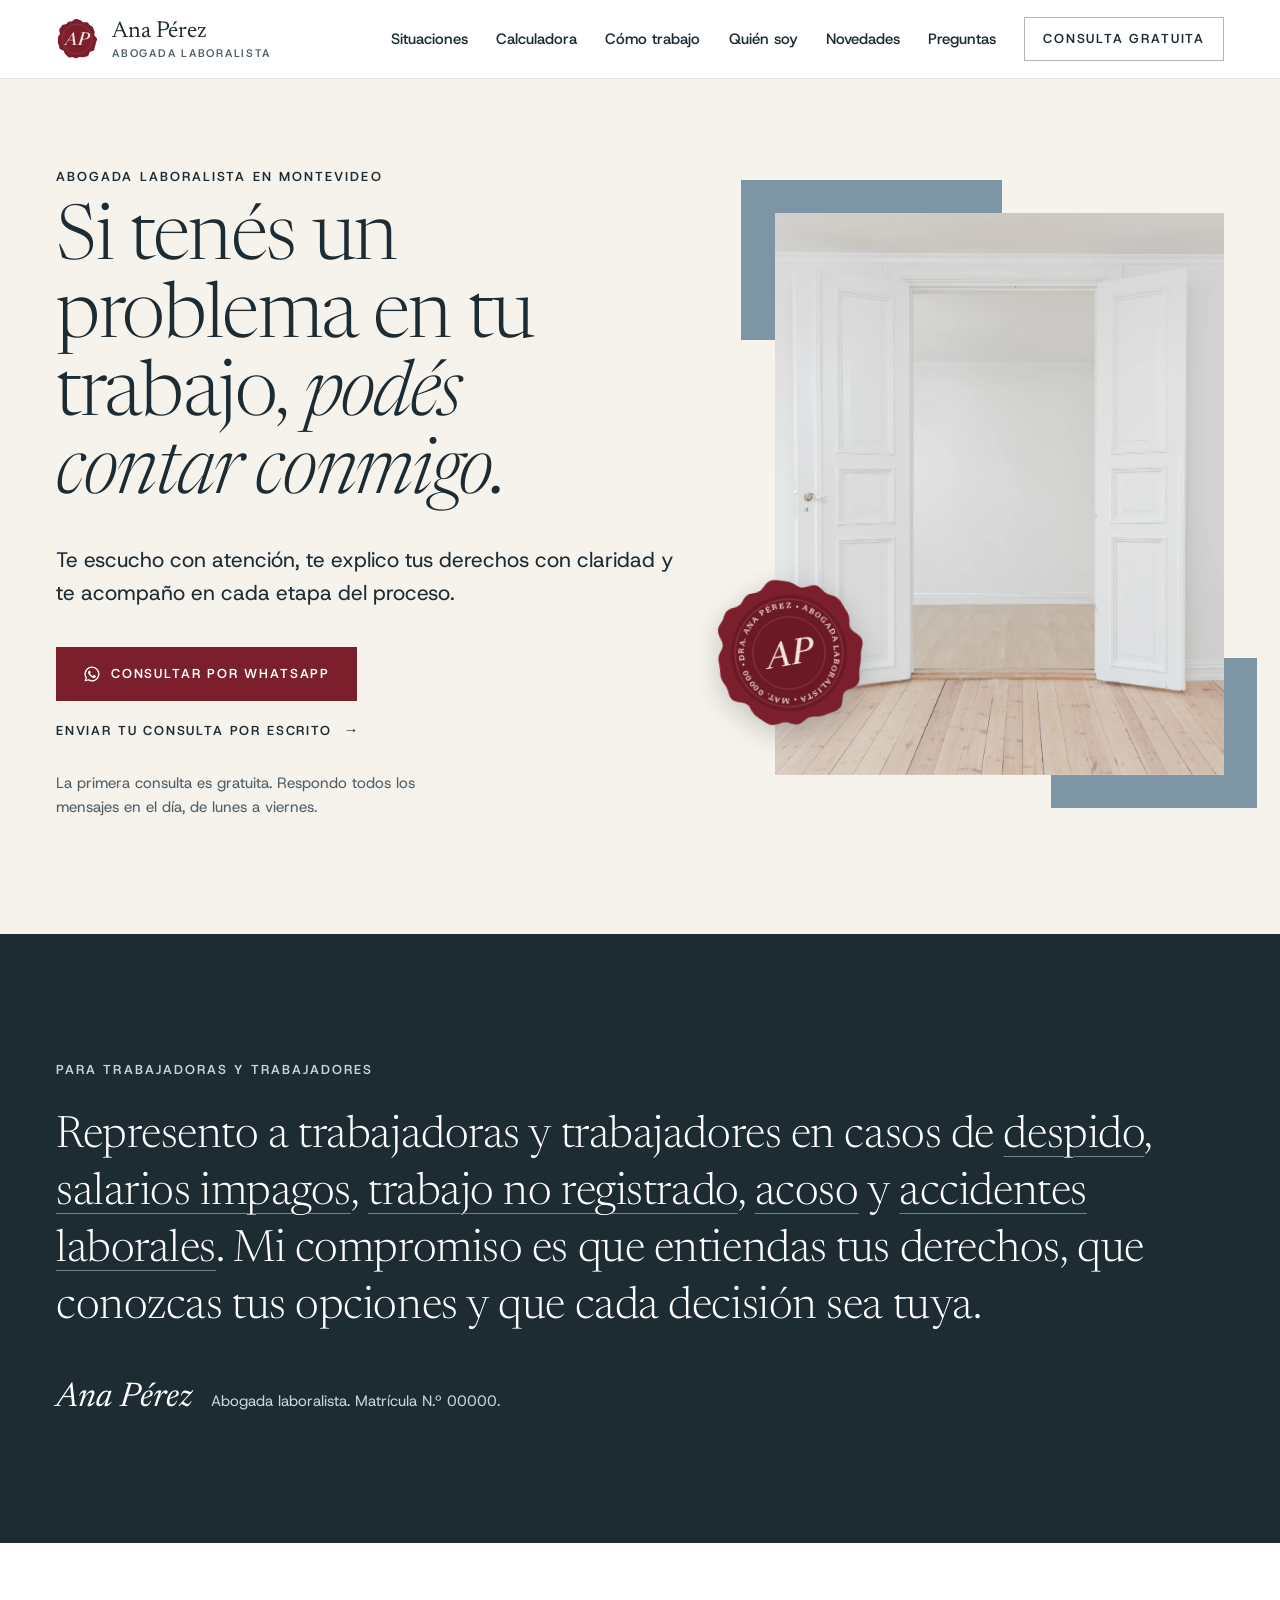
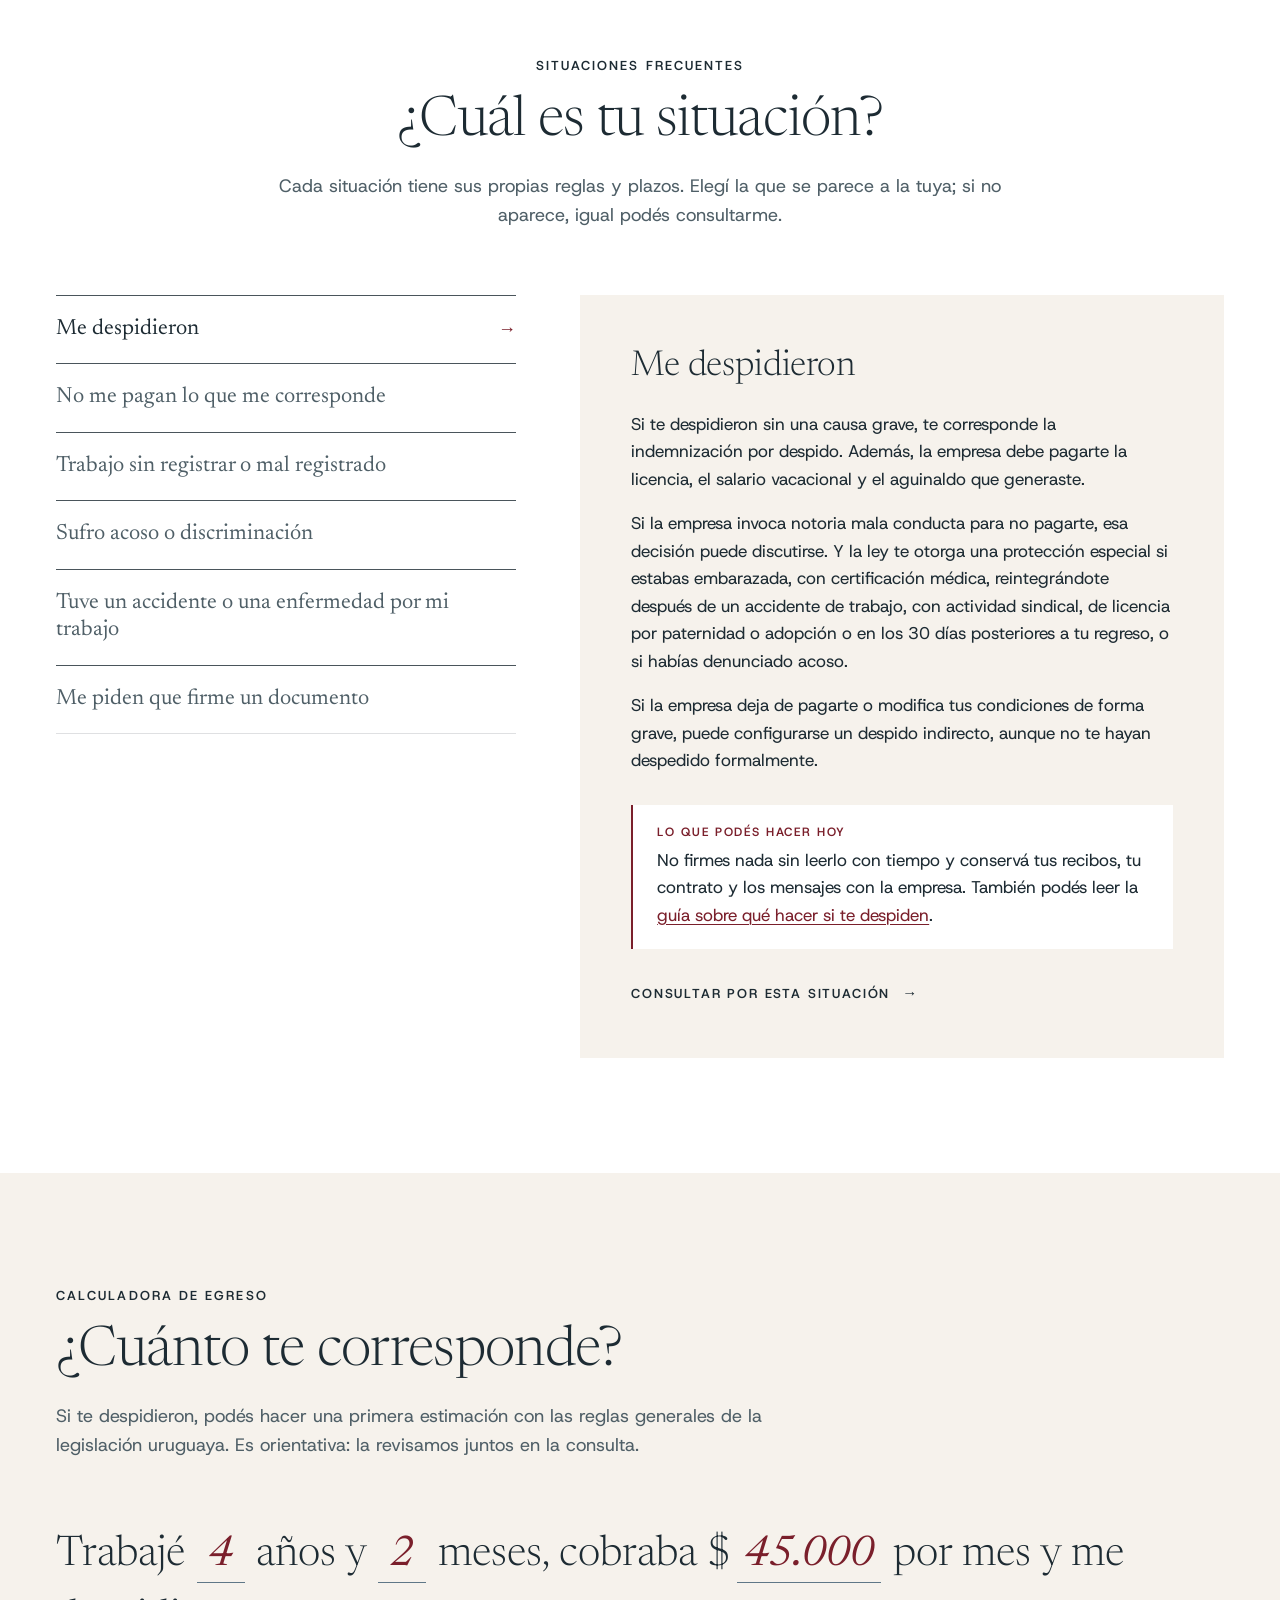
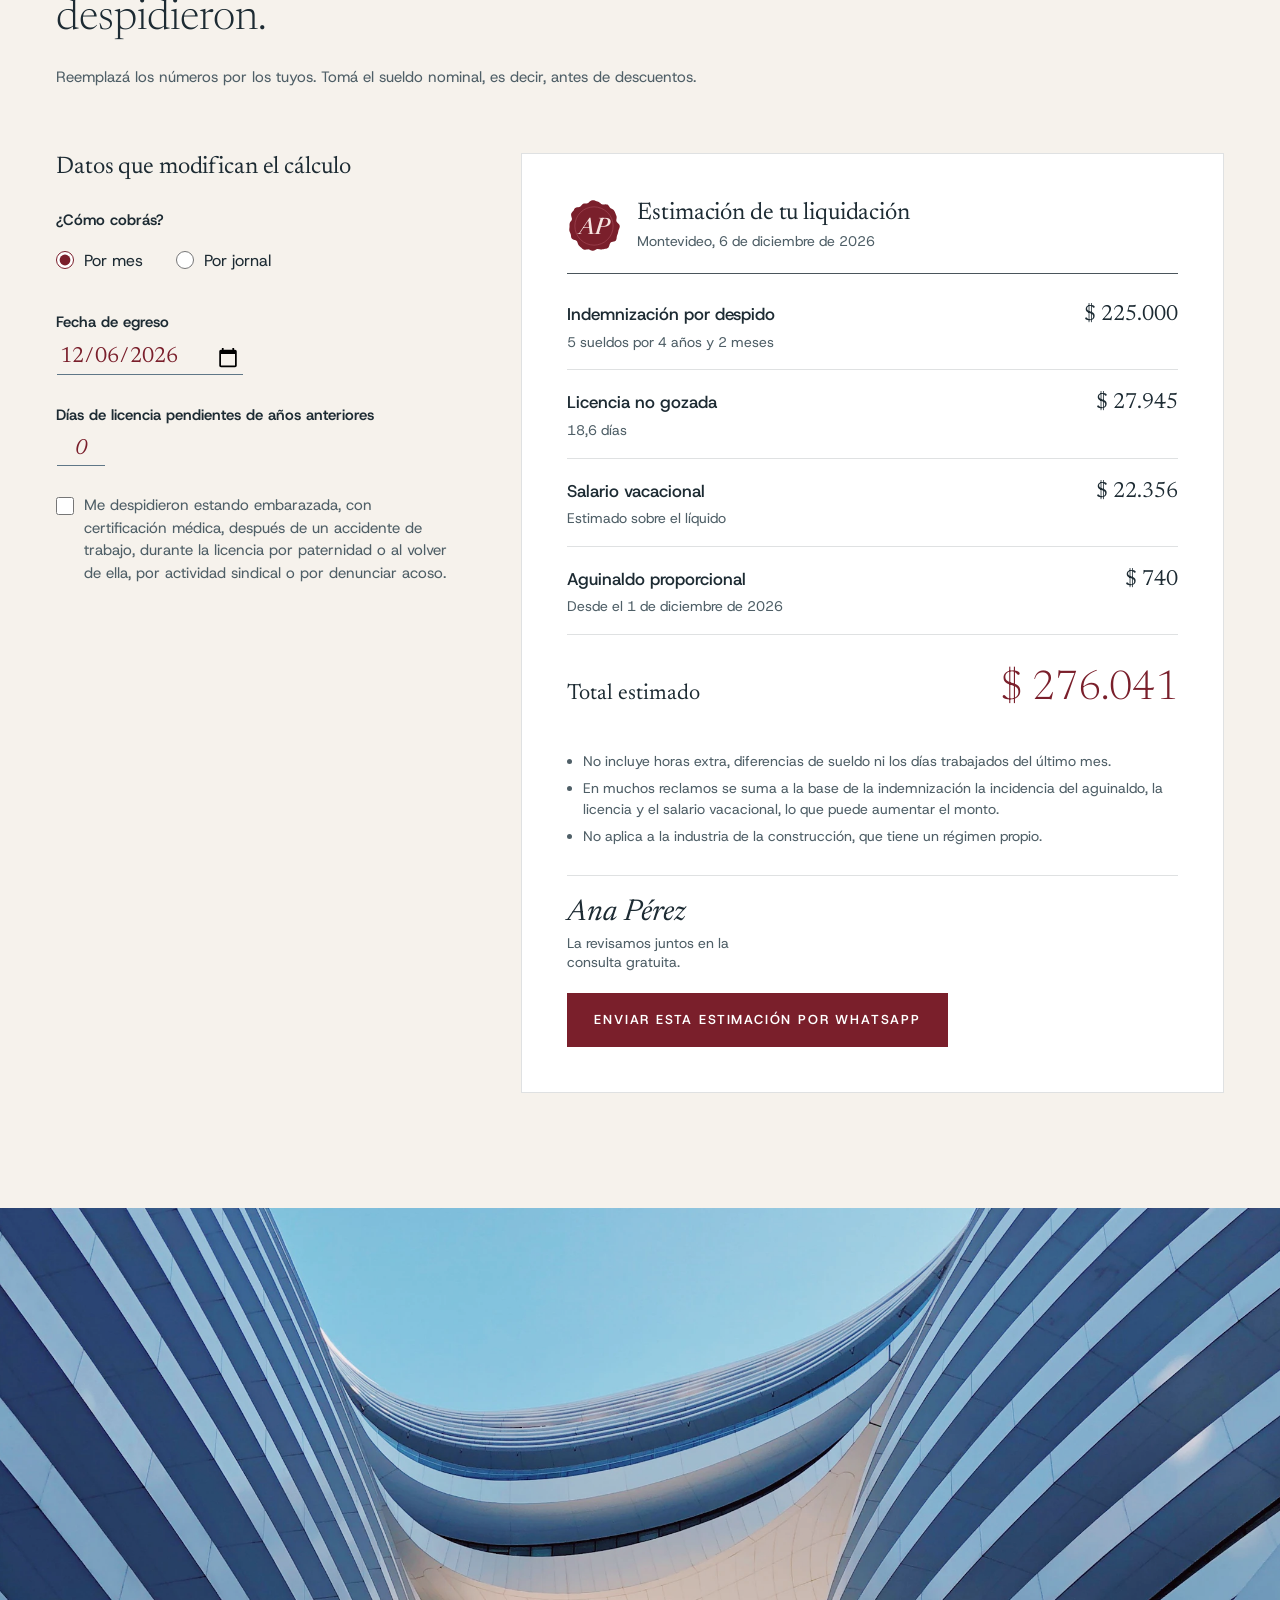
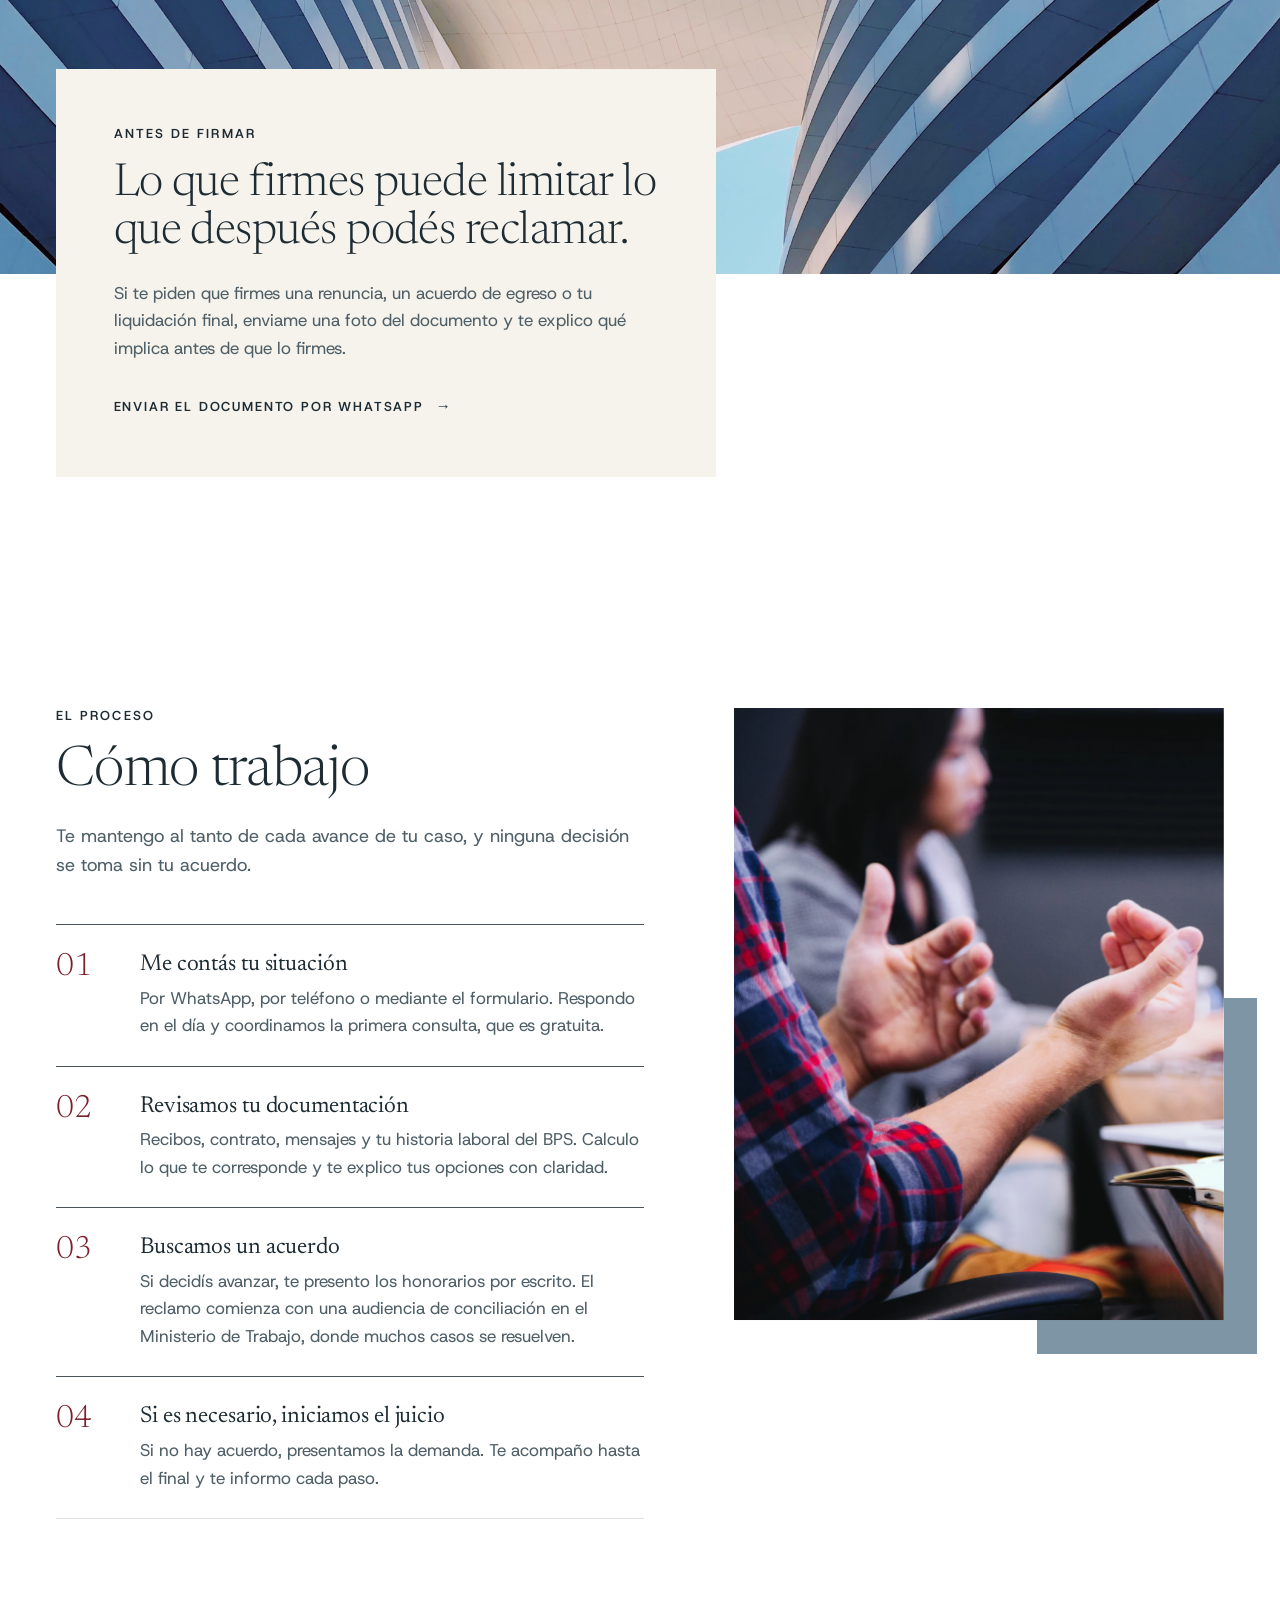
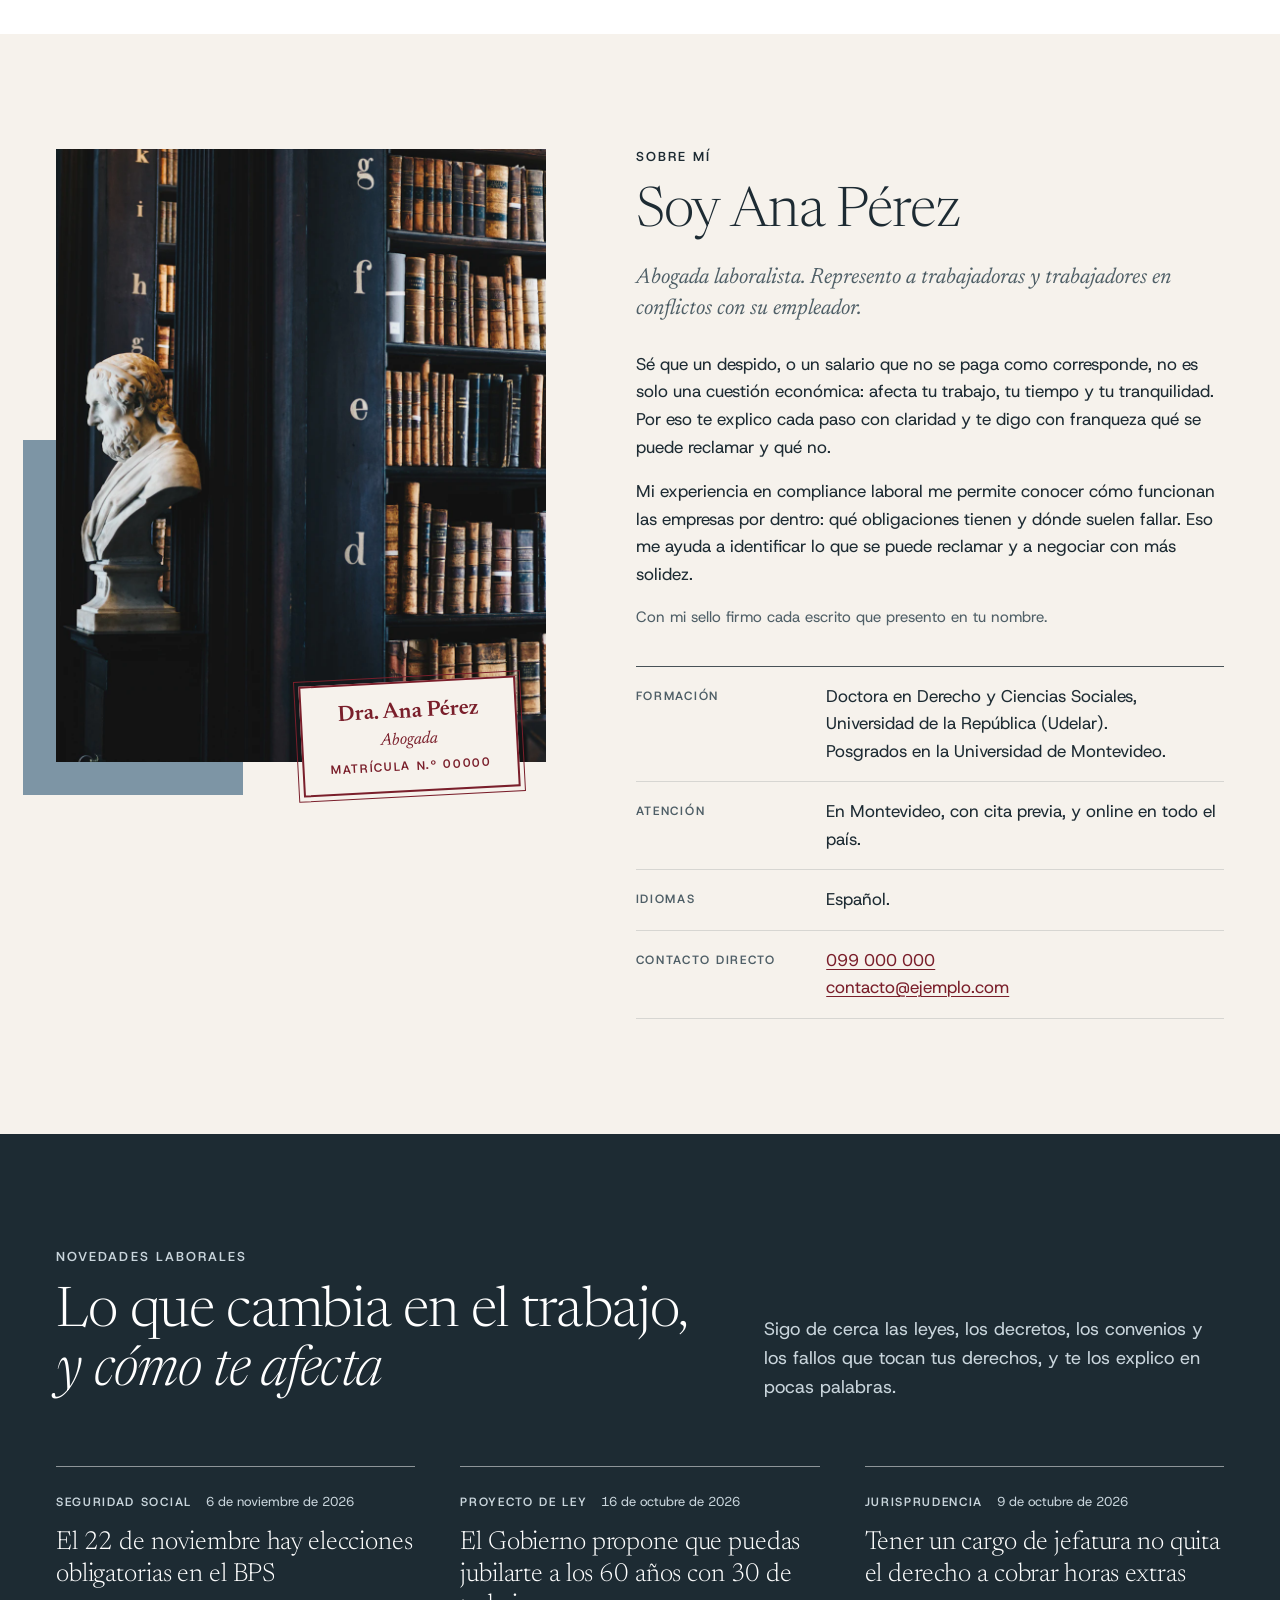
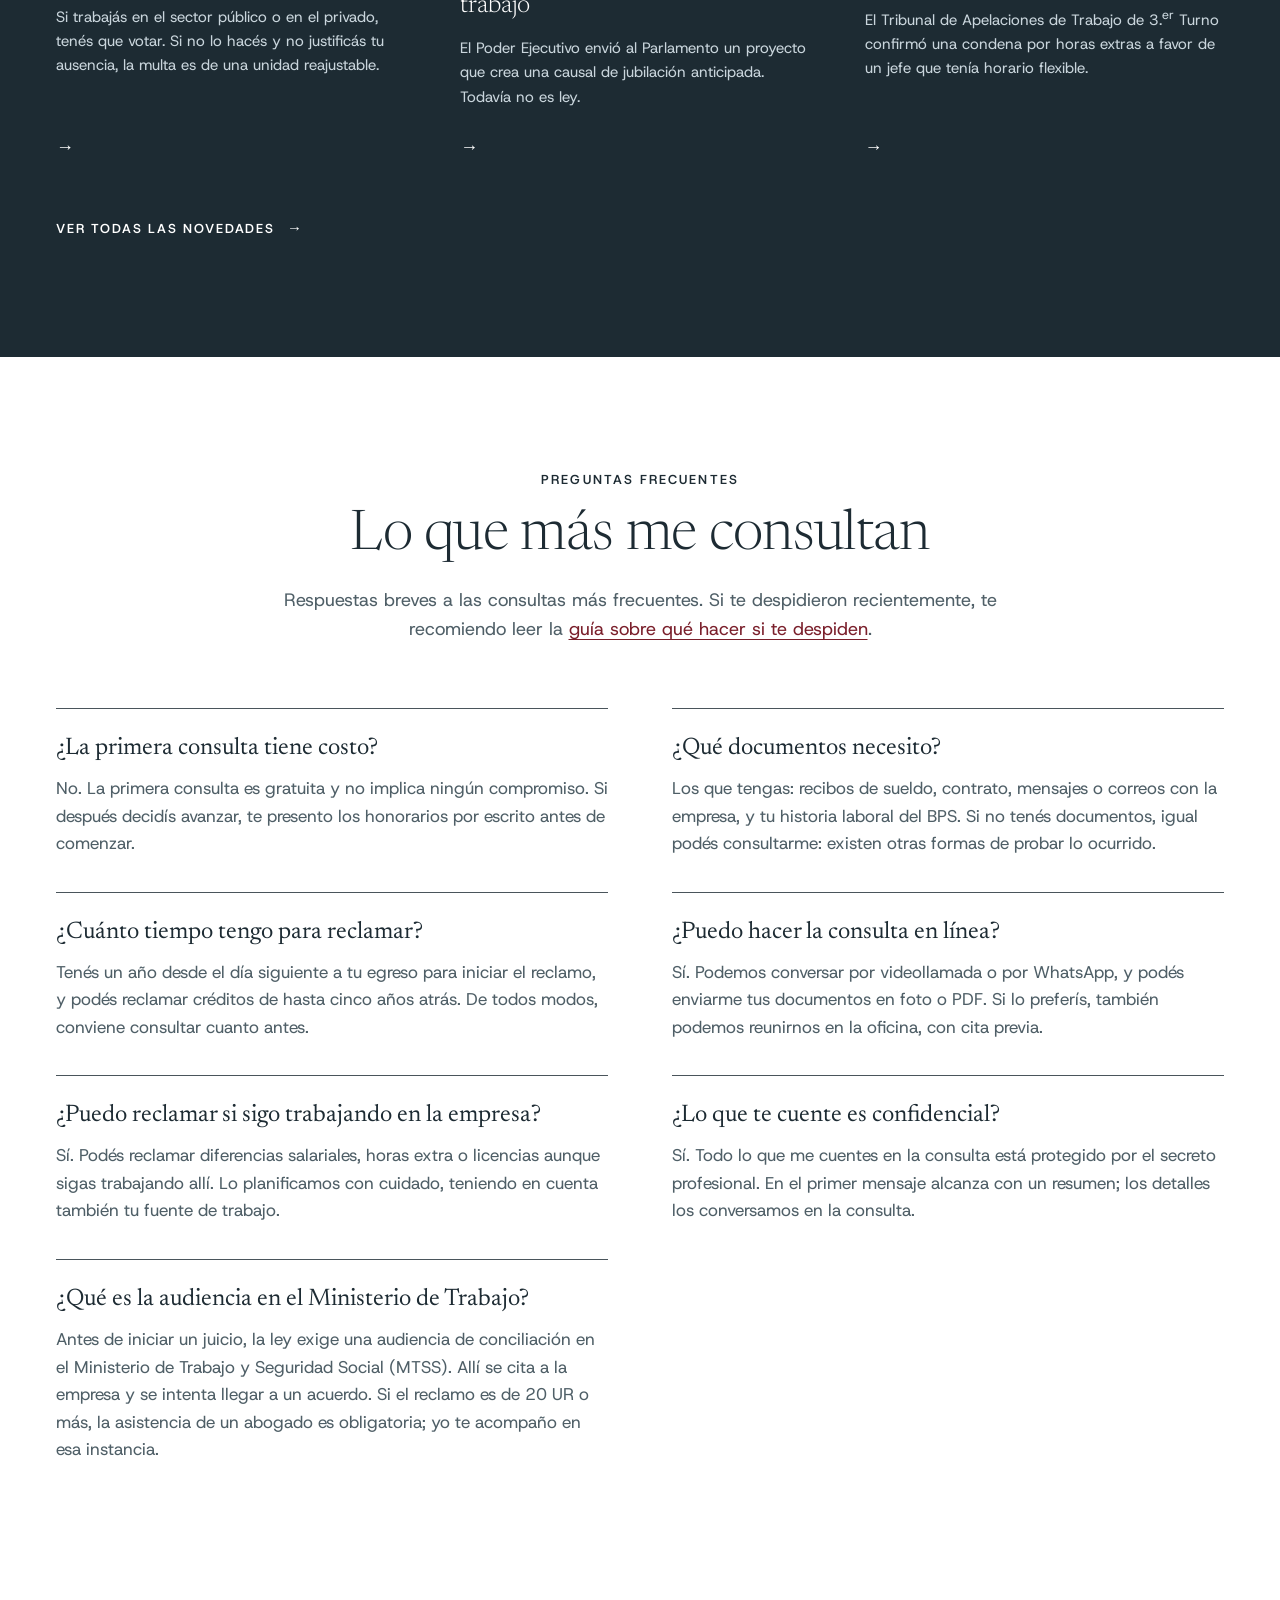
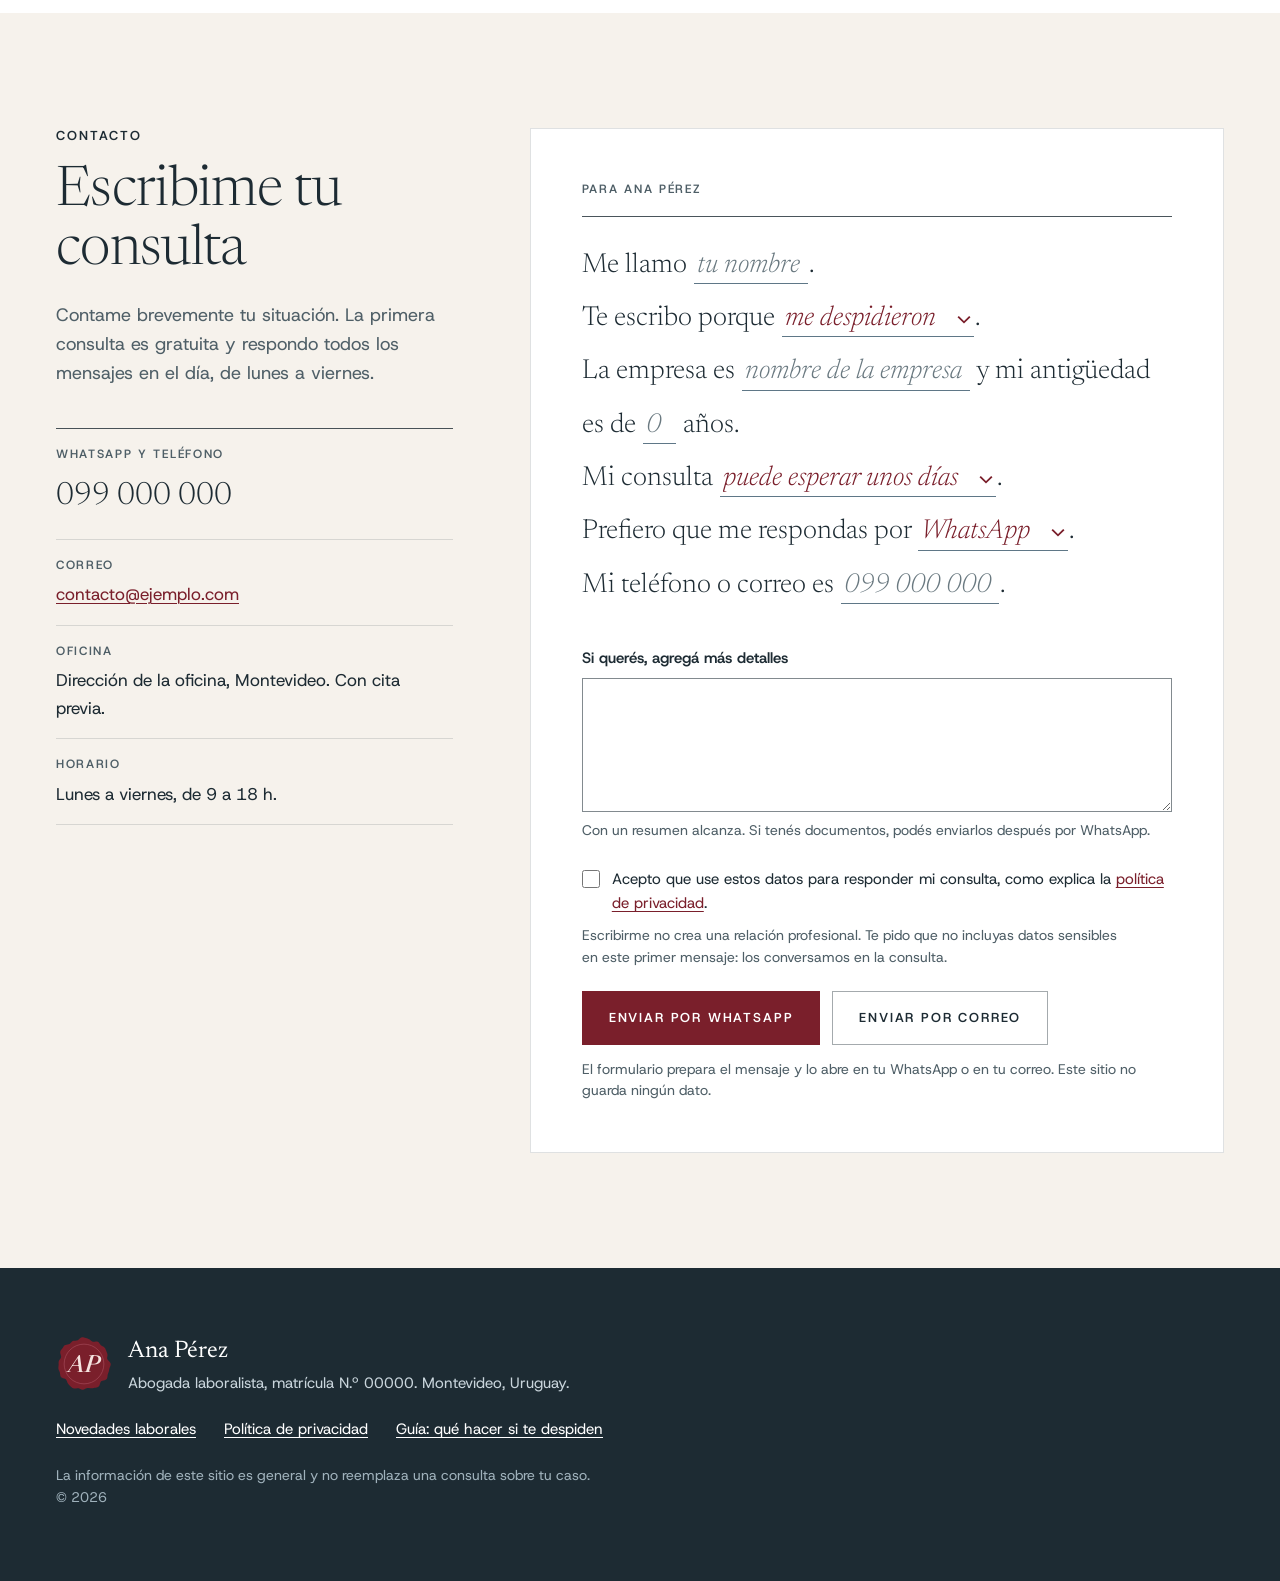
==== index.html @ 48a47f34 "Incluir la protección por paternidad entre los despidos especiales La Ley 19.161 (art. 8 bis) impide" ====
<!DOCTYPE html>
<html lang="es-UY">
<head>
  <meta charset="utf-8">
  <meta name="viewport" content="width=device-width, initial-scale=1">
  <title>Ana Pérez | Abogada laboralista en Montevideo</title>
  <meta name="description" content="Abogada laboralista en Montevideo. Despidos, salarios impagos, trabajo no registrado, acoso y accidentes laborales. Primera consulta gratuita y respuesta en el día.">
  <meta property="og:type" content="website">
  <meta property="og:locale" content="es_UY">
  <meta property="og:title" content="Ana Pérez, abogada laboralista en Montevideo">
  <meta property="og:description" content="Si tenés un problema en tu trabajo, podés contar conmigo. La primera consulta es gratuita.">
  <meta name="theme-color" content="#ffffff">
  <link rel="icon" href="favicon.svg" type="image/svg+xml">
  <link rel="preload" href="fonts/newsreader-latin-standard-normal.woff2" as="font" type="font/woff2" crossorigin>
  <link rel="preload" href="fonts/newsreader-latin-standard-italic.woff2" as="font" type="font/woff2" crossorigin>
  <link rel="preload" href="fonts/host-grotesk-latin-wght-normal.woff2" as="font" type="font/woff2" crossorigin>
  <link rel="preload" href="fotos/puertas.webp" as="image" type="image/webp">
  <link rel="stylesheet" href="styles.css">
</head>
<body>
  <!-- SELLO: forma de cera, monograma y aro con la matrícula. Para cambiar el nombre,
       las iniciales o la matrícula, editar los dos <text> de #sello y el de #sello-simple. -->
  <svg class="sr" width="0" height="0" aria-hidden="true" focusable="false">
    <defs>
      <path id="sello-aro" d="M110 110 m-64 0 a64 64 0 1 1 128 0 a64 64 0 1 1 -128 0"/>
      <symbol id="cera" viewBox="0 0 220 220">
        <path d="M214.9 110.0 L214.8 113.7 L213.8 117.3 L212.4 120.8 L211.0 124.2 L209.9 127.6 L209.1 131.1 L208.5 134.6 L207.8 138.0 L206.8 141.4 L205.6 144.8 L204.3 148.1 L203.3 151.5 L202.6 155.2 L202.2 159.0 L201.6 162.9 L200.4 166.5 L198.3 169.6 L195.1 171.9 L191.1 173.4 L186.8 174.4 L182.6 175.4 L179.1 176.7 L176.5 178.9 L174.8 181.9 L173.5 185.7 L172.4 189.9 L170.9 193.9 L168.9 197.3 L166.1 199.7 L162.7 201.3 L159.1 202.3 L155.4 203.0 L151.7 203.6 L148.1 204.3 L144.6 205.0 L141.0 205.5 L137.4 205.6 L133.7 205.2 L130.1 204.6 L126.6 204.1 L123.2 204.2 L120.0 205.0 L116.7 206.5 L113.4 208.4 L110.0 210.2 L106.5 211.2 L102.9 211.3 L99.5 210.3 L96.1 208.7 L92.9 207.0 L89.7 205.7 L86.3 205.2 L82.7 205.3 L78.8 205.9 L74.9 206.4 L71.1 206.3 L67.5 205.5 L64.2 203.8 L61.3 201.6 L58.6 199.1 L55.9 196.5 L53.3 194.1 L50.7 191.6 L48.3 189.0 L46.3 186.0 L44.6 182.6 L43.3 179.0 L42.1 175.6 L40.5 172.5 L38.3 170.2 L35.3 168.4 L31.5 167.0 L27.4 165.7 L23.5 164.0 L20.4 161.8 L18.2 158.8 L16.9 155.4 L16.4 151.7 L16.0 148.0 L15.4 144.4 L14.4 141.1 L12.9 137.8 L11.4 134.6 L10.2 131.2 L9.4 127.7 L9.3 124.2 L9.6 120.6 L10.0 117.0 L10.3 113.5 L10.3 110.0 L10.2 106.5 L10.3 103.0 L10.8 99.6 L12.1 96.2 L14.1 93.1 L16.3 90.1 L18.4 87.2 L19.7 84.1 L20.1 80.8 L19.5 77.1 L18.3 73.0 L17.1 68.7 L16.6 64.4 L17.0 60.5 L18.4 57.1 L20.6 54.1 L23.1 51.4 L25.5 48.6 L27.5 45.5 L29.2 42.2 L31.2 39.1 L33.9 36.6 L37.5 34.9 L41.6 34.0 L45.8 33.5 L49.7 32.8 L53.0 31.5 L55.7 29.5 L58.1 26.9 L60.4 24.1 L63.0 21.5 L65.9 19.6 L69.3 18.5 L72.9 18.2 L76.6 18.2 L80.2 18.1 L83.4 17.4 L86.5 15.8 L89.5 13.3 L92.5 10.5 L95.6 7.8 L99.1 5.9 L102.6 4.9 L106.3 4.8 L110.0 5.5 L113.6 6.6 L117.2 7.7 L120.6 8.8 L124.1 9.9 L127.4 11.3 L130.6 13.0 L133.6 15.2 L136.5 17.7 L139.3 20.0 L142.1 21.7 L145.3 22.5 L148.9 22.6 L152.8 22.2 L156.9 21.7 L160.9 21.9 L164.4 22.9 L167.4 24.9 L169.8 27.7 L171.9 30.7 L174.0 33.7 L176.5 36.2 L179.3 38.2 L182.5 40.0 L185.8 41.7 L188.9 43.8 L191.5 46.4 L193.5 49.4 L195.0 52.7 L196.3 56.1 L197.6 59.4 L198.9 62.7 L200.3 65.9 L201.5 69.3 L202.2 72.8 L202.2 76.4 L201.7 80.2 L201.1 83.9 L200.8 87.4 L201.4 90.6 L203.0 93.6 L205.6 96.6 L208.7 99.6 L211.7 102.9 L213.9 106.4Z" fill="#7a1f2b"/>
      </symbol>
      <symbol id="sello" viewBox="0 0 220 220">
        <path d="M214.9 110.0 L214.8 113.7 L213.8 117.3 L212.4 120.8 L211.0 124.2 L209.9 127.6 L209.1 131.1 L208.5 134.6 L207.8 138.0 L206.8 141.4 L205.6 144.8 L204.3 148.1 L203.3 151.5 L202.6 155.2 L202.2 159.0 L201.6 162.9 L200.4 166.5 L198.3 169.6 L195.1 171.9 L191.1 173.4 L186.8 174.4 L182.6 175.4 L179.1 176.7 L176.5 178.9 L174.8 181.9 L173.5 185.7 L172.4 189.9 L170.9 193.9 L168.9 197.3 L166.1 199.7 L162.7 201.3 L159.1 202.3 L155.4 203.0 L151.7 203.6 L148.1 204.3 L144.6 205.0 L141.0 205.5 L137.4 205.6 L133.7 205.2 L130.1 204.6 L126.6 204.1 L123.2 204.2 L120.0 205.0 L116.7 206.5 L113.4 208.4 L110.0 210.2 L106.5 211.2 L102.9 211.3 L99.5 210.3 L96.1 208.7 L92.9 207.0 L89.7 205.7 L86.3 205.2 L82.7 205.3 L78.8 205.9 L74.9 206.4 L71.1 206.3 L67.5 205.5 L64.2 203.8 L61.3 201.6 L58.6 199.1 L55.9 196.5 L53.3 194.1 L50.7 191.6 L48.3 189.0 L46.3 186.0 L44.6 182.6 L43.3 179.0 L42.1 175.6 L40.5 172.5 L38.3 170.2 L35.3 168.4 L31.5 167.0 L27.4 165.7 L23.5 164.0 L20.4 161.8 L18.2 158.8 L16.9 155.4 L16.4 151.7 L16.0 148.0 L15.4 144.4 L14.4 141.1 L12.9 137.8 L11.4 134.6 L10.2 131.2 L9.4 127.7 L9.3 124.2 L9.6 120.6 L10.0 117.0 L10.3 113.5 L10.3 110.0 L10.2 106.5 L10.3 103.0 L10.8 99.6 L12.1 96.2 L14.1 93.1 L16.3 90.1 L18.4 87.2 L19.7 84.1 L20.1 80.8 L19.5 77.1 L18.3 73.0 L17.1 68.7 L16.6 64.4 L17.0 60.5 L18.4 57.1 L20.6 54.1 L23.1 51.4 L25.5 48.6 L27.5 45.5 L29.2 42.2 L31.2 39.1 L33.9 36.6 L37.5 34.9 L41.6 34.0 L45.8 33.5 L49.7 32.8 L53.0 31.5 L55.7 29.5 L58.1 26.9 L60.4 24.1 L63.0 21.5 L65.9 19.6 L69.3 18.5 L72.9 18.2 L76.6 18.2 L80.2 18.1 L83.4 17.4 L86.5 15.8 L89.5 13.3 L92.5 10.5 L95.6 7.8 L99.1 5.9 L102.6 4.9 L106.3 4.8 L110.0 5.5 L113.6 6.6 L117.2 7.7 L120.6 8.8 L124.1 9.9 L127.4 11.3 L130.6 13.0 L133.6 15.2 L136.5 17.7 L139.3 20.0 L142.1 21.7 L145.3 22.5 L148.9 22.6 L152.8 22.2 L156.9 21.7 L160.9 21.9 L164.4 22.9 L167.4 24.9 L169.8 27.7 L171.9 30.7 L174.0 33.7 L176.5 36.2 L179.3 38.2 L182.5 40.0 L185.8 41.7 L188.9 43.8 L191.5 46.4 L193.5 49.4 L195.0 52.7 L196.3 56.1 L197.6 59.4 L198.9 62.7 L200.3 65.9 L201.5 69.3 L202.2 72.8 L202.2 76.4 L201.7 80.2 L201.1 83.9 L200.8 87.4 L201.4 90.6 L203.0 93.6 L205.6 96.6 L208.7 99.6 L211.7 102.9 L213.9 106.4Z" fill="#7a1f2b"/>
        <circle cx="110" cy="110" r="82" fill="#6b1a25"/>
        <circle cx="110" cy="110" r="76" fill="none" stroke="#a04553" stroke-width="1.1"/>
        <circle cx="110" cy="110" r="51" fill="none" stroke="#a04553" stroke-width="1"/>
        <text font-family="Newsreader, Georgia, serif" font-weight="600" font-size="10.5" fill="#ecd0cd"><textPath href="#sello-aro" textLength="398" lengthAdjust="spacing">DRA. ANA PÉREZ • ABOGADA LABORALISTA • MAT. 00000 •</textPath></text>
        <text x="110" y="127" text-anchor="middle" font-family="Newsreader, Georgia, serif" font-style="italic" font-weight="500" font-size="50" fill="#f6e4e1">AP</text>
      </symbol>
      <symbol id="sello-simple" viewBox="0 0 220 220">
        <path d="M214.9 110.0 L214.8 113.7 L213.8 117.3 L212.4 120.8 L211.0 124.2 L209.9 127.6 L209.1 131.1 L208.5 134.6 L207.8 138.0 L206.8 141.4 L205.6 144.8 L204.3 148.1 L203.3 151.5 L202.6 155.2 L202.2 159.0 L201.6 162.9 L200.4 166.5 L198.3 169.6 L195.1 171.9 L191.1 173.4 L186.8 174.4 L182.6 175.4 L179.1 176.7 L176.5 178.9 L174.8 181.9 L173.5 185.7 L172.4 189.9 L170.9 193.9 L168.9 197.3 L166.1 199.7 L162.7 201.3 L159.1 202.3 L155.4 203.0 L151.7 203.6 L148.1 204.3 L144.6 205.0 L141.0 205.5 L137.4 205.6 L133.7 205.2 L130.1 204.6 L126.6 204.1 L123.2 204.2 L120.0 205.0 L116.7 206.5 L113.4 208.4 L110.0 210.2 L106.5 211.2 L102.9 211.3 L99.5 210.3 L96.1 208.7 L92.9 207.0 L89.7 205.7 L86.3 205.2 L82.7 205.3 L78.8 205.9 L74.9 206.4 L71.1 206.3 L67.5 205.5 L64.2 203.8 L61.3 201.6 L58.6 199.1 L55.9 196.5 L53.3 194.1 L50.7 191.6 L48.3 189.0 L46.3 186.0 L44.6 182.6 L43.3 179.0 L42.1 175.6 L40.5 172.5 L38.3 170.2 L35.3 168.4 L31.5 167.0 L27.4 165.7 L23.5 164.0 L20.4 161.8 L18.2 158.8 L16.9 155.4 L16.4 151.7 L16.0 148.0 L15.4 144.4 L14.4 141.1 L12.9 137.8 L11.4 134.6 L10.2 131.2 L9.4 127.7 L9.3 124.2 L9.6 120.6 L10.0 117.0 L10.3 113.5 L10.3 110.0 L10.2 106.5 L10.3 103.0 L10.8 99.6 L12.1 96.2 L14.1 93.1 L16.3 90.1 L18.4 87.2 L19.7 84.1 L20.1 80.8 L19.5 77.1 L18.3 73.0 L17.1 68.7 L16.6 64.4 L17.0 60.5 L18.4 57.1 L20.6 54.1 L23.1 51.4 L25.5 48.6 L27.5 45.5 L29.2 42.2 L31.2 39.1 L33.9 36.6 L37.5 34.9 L41.6 34.0 L45.8 33.5 L49.7 32.8 L53.0 31.5 L55.7 29.5 L58.1 26.9 L60.4 24.1 L63.0 21.5 L65.9 19.6 L69.3 18.5 L72.9 18.2 L76.6 18.2 L80.2 18.1 L83.4 17.4 L86.5 15.8 L89.5 13.3 L92.5 10.5 L95.6 7.8 L99.1 5.9 L102.6 4.9 L106.3 4.8 L110.0 5.5 L113.6 6.6 L117.2 7.7 L120.6 8.8 L124.1 9.9 L127.4 11.3 L130.6 13.0 L133.6 15.2 L136.5 17.7 L139.3 20.0 L142.1 21.7 L145.3 22.5 L148.9 22.6 L152.8 22.2 L156.9 21.7 L160.9 21.9 L164.4 22.9 L167.4 24.9 L169.8 27.7 L171.9 30.7 L174.0 33.7 L176.5 36.2 L179.3 38.2 L182.5 40.0 L185.8 41.7 L188.9 43.8 L191.5 46.4 L193.5 49.4 L195.0 52.7 L196.3 56.1 L197.6 59.4 L198.9 62.7 L200.3 65.9 L201.5 69.3 L202.2 72.8 L202.2 76.4 L201.7 80.2 L201.1 83.9 L200.8 87.4 L201.4 90.6 L203.0 93.6 L205.6 96.6 L208.7 99.6 L211.7 102.9 L213.9 106.4Z" fill="#7a1f2b"/>
        <circle cx="110" cy="110" r="78" fill="none" stroke="#a04553" stroke-width="3"/>
        <text x="110" y="142" text-anchor="middle" font-family="Newsreader, Georgia, serif" font-style="italic" font-weight="500" font-size="92" fill="#f6e4e1">AP</text>
      </symbol>
    </defs>
  </svg>

  <a class="saltar" href="#contenido">Saltar al contenido</a>

  <header class="cabecera">
    <div class="contenedor cabecera-fila">
      <a class="marca" href="./">
        <svg class="marca-sello" viewBox="0 0 220 220" aria-hidden="true"><use href="#sello-simple"/></svg>
        <span class="marca-texto">
          <span class="marca-nombre">Ana Pérez</span>
          <span class="marca-rol">Abogada laboralista</span>
        </span>
      </a>
      <button class="menu-boton" type="button" aria-expanded="false" aria-controls="menu">Menú</button>
      <nav id="menu" class="menu" aria-label="Secciones">
        <a href="#situaciones">Situaciones</a>
        <a href="#calculadora">Calculadora</a>
        <a href="#como-trabajo">Cómo trabajo</a>
        <a href="#quien-soy">Quién soy</a>
        <a href="#novedades">Novedades</a>
        <a href="#preguntas">Preguntas</a>
        <a class="boton boton-chico" href="#contacto">Consulta gratuita</a>
      </nav>
    </div>
  </header>

  <main id="contenido">

    <!-- PORTADA -->
    <section class="portada" aria-labelledby="titulo">
      <div class="contenedor portada-grilla">
        <div class="portada-texto">
          <p class="ceja">Abogada laboralista en Montevideo</p>
          <h1 id="titulo">Si tenés un problema en tu trabajo, <em>podés contar conmigo.</em></h1>
          <p class="portada-bajada">Te escucho con atención, te explico tus derechos con claridad y te acompaño en cada etapa del proceso.</p>
          <div class="portada-acciones">
            <a class="boton js-wa" href="https://wa.me/59899000000" target="_blank" rel="noopener" data-texto="Hola, quisiera hacer una consulta laboral.">
              <svg class="icono-wa" viewBox="0 0 24 24" aria-hidden="true"><path d="M12 2a10 10 0 0 0-8.6 15.1L2 22l5-1.3A10 10 0 1 0 12 2zm0 18.2a8.2 8.2 0 0 1-4.2-1.1l-.3-.2-3 .8.8-2.9-.2-.3A8.2 8.2 0 1 1 12 20.2zm4.5-6.1c-.2-.1-1.5-.7-1.7-.8s-.4-.1-.6.1-.7.8-.8 1-.3.2-.5.1a6.7 6.7 0 0 1-2-1.2 7.4 7.4 0 0 1-1.4-1.7c-.1-.3 0-.4.1-.5l.4-.4.2-.4v-.4l-.8-1.9c-.2-.5-.4-.4-.6-.4h-.5a1 1 0 0 0-.7.3 3 3 0 0 0-.9 2.2 5.1 5.1 0 0 0 1.1 2.7 11.6 11.6 0 0 0 4.4 3.9c1.6.7 2.3.8 3.1.6a2.6 2.6 0 0 0 1.7-1.2 2.1 2.1 0 0 0 .2-1.2c-.1-.1-.3-.2-.5-.3z"/></svg>
              Consultar por WhatsApp
            </a>
            <a class="enlace-ceja" href="#contacto">Enviar tu consulta por escrito</a>
          </div>
          <p class="portada-nota">La primera consulta es gratuita. Respondo todos los mensajes en el día, de lunes a viernes.</p>
        </div>
        <figure class="portada-foto">
          <span class="bloque bloque-superior" aria-hidden="true"></span>
          <span class="bloque bloque-inferior" aria-hidden="true"></span>
          <img src="fotos/puertas.webp" alt="" width="1100" height="1375" fetchpriority="high">
          <svg class="portada-sello" viewBox="0 0 220 220" role="img" aria-label="Sello de la doctora Ana Pérez, abogada laboralista, matrícula 00000"><use href="#sello"/></svg>
        </figure>
      </div>
    </section>

    <!-- DECLARACIÓN -->
    <section class="declaracion" aria-labelledby="declaracion-titulo">
      <div class="contenedor">
        <h2 class="ceja" id="declaracion-titulo">Para trabajadoras y trabajadores</h2>
        <p class="declaracion-texto">Represento a trabajadoras y trabajadores en casos de <a href="#despido">despido</a>, <a href="#pagos">salarios impagos</a>, <a href="#registro">trabajo no registrado</a>, <a href="#acoso">acoso</a> y <a href="#accidente">accidentes laborales</a>. Mi compromiso es que entiendas tus derechos, que conozcas tus opciones y que cada decisión sea tuya.</p>
        <p class="declaracion-firma"><span class="firma">Ana Pérez</span>Abogada laboralista. Matrícula N.º&nbsp;00000.</p>
      </div>
    </section>

    <!-- SITUACIONES: un índice y la respuesta de cada una -->
    <section class="seccion" id="situaciones" aria-labelledby="situaciones-titulo">
      <div class="contenedor">
        <div class="encabezado encabezado-centrado">
          <p class="ceja">Situaciones frecuentes</p>
          <h2 id="situaciones-titulo">¿Cuál es tu situación?</h2>
          <p>Cada situación tiene sus propias reglas y plazos. Elegí la que se parece a la tuya; si no aparece, igual podés consultarme.</p>
        </div>

        <div class="consultorio" data-pestanas>
          <ul class="indice">
            <li><a href="#despido">Me despidieron</a></li>
            <li><a href="#pagos">No me pagan lo que me corresponde</a></li>
            <li><a href="#registro">Trabajo sin registrar o mal registrado</a></li>
            <li><a href="#acoso">Sufro acoso o discriminación</a></li>
            <li><a href="#accidente">Tuve un accidente o una enfermedad por mi trabajo</a></li>
            <li><a href="#firmar">Me piden que firme un documento</a></li>
          </ul>

          <div class="hojas">
            <article class="hoja" id="despido">
              <h3>Me despidieron</h3>
              <p>Si te despidieron sin una causa grave, te corresponde la indemnización por despido. Además, la empresa debe pagarte la licencia, el salario vacacional y el aguinaldo que generaste.</p>
              <p>Si la empresa invoca notoria mala conducta para no pagarte, esa decisión puede discutirse. Y la ley te otorga una protección especial si estabas embarazada, con certificación médica, reintegrándote después de un accidente de trabajo, con actividad sindical, de licencia por paternidad o adopción o en los 30 días posteriores a tu regreso, o si habías denunciado acoso.</p>
              <p>Si la empresa deja de pagarte o modifica tus condiciones de forma grave, puede configurarse un despido indirecto, aunque no te hayan despedido formalmente.</p>
              <p class="nota"><span class="nota-titulo">Lo que podés hacer hoy</span> No firmes nada sin leerlo con tiempo y conservá tus recibos, tu contrato y los mensajes con la empresa. También podés leer la <a href="guia-despido.html">guía sobre qué hacer si te despiden</a>.</p>
              <a class="enlace-fuerte" href="#contacto" data-tema="despido">Consultar por esta situación</a>
            </article>

            <article class="hoja" id="pagos">
              <h3>No me pagan lo que me corresponde</h3>
              <p>Salarios atrasados, horas extra que no figuran en el recibo, licencia o salario vacacional impagos, aguinaldo incompleto o un salario inferior al laudo de tu categoría.</p>
              <p>Podés reclamar aunque sigas trabajando en la empresa.</p>
              <p class="nota"><span class="nota-titulo">Lo que podés hacer hoy</span> Reuní tus recibos de sueldo y anotá tus horarios reales, con días y horas.</p>
              <a class="enlace-fuerte" href="#contacto" data-tema="pagos">Consultar por esta situación</a>
            </article>

            <article class="hoja" id="registro">
              <h3>Trabajo sin registrar o mal registrado</h3>
              <p>Si no estás registrado en el BPS, o figurás con menos horas o con un salario menor al real, perdés aportes jubilatorios y cobertura de salud, y puede verse afectado tu seguro de paro.</p>
              <p>Es posible reclamar lo adeudado y regularizar tu historia laboral.</p>
              <p class="nota"><span class="nota-titulo">Lo que podés hacer hoy</span> Revisá tu historia laboral en la web del BPS y conservá pruebas de tu trabajo, como mensajes, fotos o testigos.</p>
              <a class="enlace-fuerte" href="#contacto" data-tema="registro">Consultar por esta situación</a>
            </article>

            <article class="hoja" id="acoso">
              <h3>Sufro acoso o discriminación</h3>
              <p>Malos tratos reiterados, humillaciones, acoso sexual o discriminación por género, edad, origen, salud u otro motivo.</p>
              <p>El acoso sexual en el trabajo está regulado por la Ley 18.561, que obliga a la empresa a investigar y protege a quien denuncia.</p>
              <p class="nota"><span class="nota-titulo">Lo que podés hacer hoy</span> Anotá fechas, hechos y nombres de testigos, y conservá mensajes o correos. Todo lo que me cuentes es confidencial.</p>
              <a class="enlace-fuerte" href="#contacto" data-tema="acoso">Consultar por esta situación</a>
            </article>

            <article class="hoja" id="accidente">
              <h3>Tuve un accidente o una enfermedad por mi trabajo</h3>
              <p>Los accidentes de trabajo y las enfermedades profesionales están cubiertos por el Banco de Seguros del Estado (BSE). Te acompaño en el trámite y, si la empresa no cumplió con las medidas de seguridad, también en el reclamo correspondiente.</p>
              <p>Si te despiden después de tu reintegro, la ley te otorga una protección especial.</p>
              <p class="nota"><span class="nota-titulo">Lo que podés hacer hoy</span> Asegurate de que el accidente quede denunciado y conservá todos los certificados médicos.</p>
              <a class="enlace-fuerte" href="#contacto" data-tema="accidente">Consultar por esta situación</a>
            </article>

            <article class="hoja" id="firmar">
              <h3>Me piden que firme un documento</h3>
              <p>Una renuncia, un acuerdo de egreso, un cambio de horario o de tareas, una sanción o tu liquidación final. Lo que firmes puede limitar lo que después podés reclamar.</p>
              <p>Enviame una foto del documento por WhatsApp y te explico qué implica antes de que lo firmes.</p>
              <p class="nota"><span class="nota-titulo">Lo que podés hacer hoy</span> No firmes con apuro. Pedí una copia y tomate el tiempo necesario para leerlo.</p>
              <a class="enlace-fuerte js-wa" href="https://wa.me/59899000000" target="_blank" rel="noopener" data-texto="Hola, me piden que firme un documento y quisiera que lo revises antes.">Enviar el documento por WhatsApp</a>
            </article>
          </div>
        </div>
      </div>
    </section>

    <!-- CALCULADORA: la frase y una estimación con membrete -->
    <section class="seccion seccion-marfil" id="calculadora" aria-labelledby="calculadora-titulo">
      <div class="contenedor">
        <div class="encabezado">
          <p class="ceja">Calculadora de egreso</p>
          <h2 id="calculadora-titulo">¿Cuánto te corresponde?</h2>
          <p>Si te despidieron, podés hacer una primera estimación con las reglas generales de la legislación uruguaya. Es orientativa: la revisamos juntos en la consulta.</p>
        </div>

        <div class="frase" id="cuenta-rapida" role="group" aria-label="Datos para la cuenta">
          <p class="frase-texto">
            Trabajé
            <label class="sr" for="c-anios">Años trabajados</label><input type="text" class="blanco" id="c-anios" data-campo="anios" inputmode="numeric" autocomplete="off" maxlength="2" value="4">
            años y
            <label class="sr" for="c-meses">Meses trabajados, además de los años</label><input type="text" class="blanco" id="c-meses" data-campo="meses" inputmode="numeric" autocomplete="off" maxlength="2" value="2">
            meses, cobraba <span class="junto">$&#8239;<label class="sr" for="c-dinero" id="c-dinero-etiqueta">Sueldo nominal por mes, en pesos</label><input type="text" class="blanco" id="c-dinero" data-campo="monto" inputmode="numeric" autocomplete="off" maxlength="10" value="45.000"></span>
            <span id="c-periodo">por mes</span> y me despidieron.
          </p>
          <p class="frase-ayuda">Reemplazá los números por los tuyos. Tomá el sueldo nominal, es decir, antes de descuentos.</p>
        </div>

        <div class="calc">
          <div class="calc-form" id="calc" role="group" aria-labelledby="calc-titulo">
            <h3 class="calc-titulo" id="calc-titulo">Datos que modifican el cálculo</h3>

            <fieldset class="campo">
              <legend>¿Cómo cobrás?</legend>
              <label class="opcion"><input type="radio" name="forma" value="mes" data-campo="forma" checked> Por mes</label>
              <label class="opcion"><input type="radio" name="forma" value="jornal" data-campo="forma"> Por jornal</label>
            </fieldset>

            <div class="campo" data-solo="jornal" hidden>
              <label for="c-jornales">Jornales que trabajás por año</label>
              <input type="text" class="blanco blanco-numero" id="c-jornales" data-campo="jornalesAnio" inputmode="numeric" autocomplete="off" maxlength="3" value="290" aria-describedby="c-jornales-ayuda">
              <p class="ayuda" id="c-jornales-ayuda">Con seis días de trabajo por semana, son aproximadamente 290.</p>
            </div>

            <div class="campo">
              <label for="c-egreso">Fecha de egreso</label>
              <input class="blanco blanco-fecha" type="date" id="c-egreso" data-campo="egreso">
            </div>

            <div class="campo">
              <label for="c-pendiente">Días de licencia pendientes de años anteriores</label>
              <input type="text" class="blanco blanco-numero" id="c-pendiente" data-campo="licenciaPendiente" inputmode="numeric" autocomplete="off" maxlength="3" value="0">
            </div>

            <label class="opcion opcion-larga"><input type="checkbox" data-campo="especial"> Me despidieron estando embarazada, con certificación médica, después de un accidente de trabajo, durante la licencia por paternidad o al volver de ella, por actividad sindical o por denunciar acoso.</label>
          </div>

          <article class="estimacion" aria-labelledby="estimacion-titulo">
            <header class="membrete">
              <svg class="membrete-sello" viewBox="0 0 220 220" aria-hidden="true"><use href="#sello-simple"/></svg>
              <div>
                <h3 id="estimacion-titulo">Estimación de tu liquidación</h3>
                <p class="membrete-fecha js-fecha">Montevideo</p>
              </div>
            </header>
            <dl class="recibo-filas">
              <div class="fila">
                <dt>Indemnización por despido <span id="c-ipd-detalle">5 sueldos por 4 años y 2 meses</span></dt>
                <dd id="c-ipd">$&nbsp;225.000</dd>
              </div>
              <div class="fila">
                <dt>Licencia no gozada <span id="c-lic-detalle">Proporcional al año de egreso</span></dt>
                <dd id="c-lic">—</dd>
              </div>
              <div class="fila">
                <dt>Salario vacacional <span>Estimado sobre el líquido</span></dt>
                <dd id="c-sv">—</dd>
              </div>
              <div class="fila">
                <dt>Aguinaldo proporcional <span id="c-ag-detalle">Del semestre en curso</span></dt>
                <dd id="c-ag">—</dd>
              </div>
              <div class="fila fila-total">
                <dt>Total estimado</dt>
                <dd id="c-total">—</dd>
              </div>
            </dl>
            <ul class="recibo-notas" id="c-notas">
              <li>No incluye horas extra, diferencias de sueldo ni los días trabajados del último mes.</li>
              <li>En muchos reclamos se suma a la base de la indemnización la incidencia del aguinaldo, la licencia y el salario vacacional, lo que puede aumentar el monto.</li>
              <li>No aplica a la industria de la construcción, que tiene un régimen propio.</li>
            </ul>
            <div class="estimacion-pie">
              <p class="estimacion-firma"><span class="firma firma-chica">Ana Pérez</span>La revisamos juntos en la consulta gratuita.</p>
              <a class="boton js-wa-cuenta" href="https://wa.me/59899000000" target="_blank" rel="noopener">Enviar esta estimación por WhatsApp</a>
            </div>
          </article>
        </div>
      </div>
    </section>

    <!-- BANDA: antes de firmar -->
    <section class="banda" aria-labelledby="banda-titulo">
      <img class="banda-foto" src="fotos/arquitectura.webp" alt="" width="2200" height="1100" loading="lazy" decoding="async">
      <div class="contenedor">
        <div class="banda-tarjeta">
          <p class="ceja">Antes de firmar</p>
          <h2 id="banda-titulo">Lo que firmes puede limitar lo que después podés reclamar.</h2>
          <p>Si te piden que firmes una renuncia, un acuerdo de egreso o tu liquidación final, enviame una foto del documento y te explico qué implica antes de que lo firmes.</p>
          <a class="enlace-ceja js-wa" href="https://wa.me/59899000000" target="_blank" rel="noopener" data-texto="Hola, me piden que firme un documento y quisiera que lo revises antes.">Enviar el documento por WhatsApp</a>
        </div>
      </div>
    </section>

    <!-- CÓMO TRABAJO -->
    <section class="seccion" id="como-trabajo" aria-labelledby="como-titulo">
      <div class="contenedor dividido">
        <div class="dividido-texto">
          <p class="ceja">El proceso</p>
          <h2 id="como-titulo">Cómo trabajo</h2>
          <p class="dividido-bajada">Te mantengo al tanto de cada avance de tu caso, y ninguna decisión se toma sin tu acuerdo.</p>
          <ol class="pasos">
            <li>
              <h3>Me contás tu situación</h3>
              <p>Por WhatsApp, por teléfono o mediante el formulario. Respondo en el día y coordinamos la primera consulta, que es gratuita.</p>
            </li>
            <li>
              <h3>Revisamos tu documentación</h3>
              <p>Recibos, contrato, mensajes y tu historia laboral del BPS. Calculo lo que te corresponde y te explico tus opciones con claridad.</p>
            </li>
            <li>
              <h3>Buscamos un acuerdo</h3>
              <p>Si decidís avanzar, te presento los honorarios por escrito. El reclamo comienza con una audiencia de conciliación en el Ministerio de Trabajo, donde muchos casos se resuelven.</p>
            </li>
            <li>
              <h3>Si es necesario, iniciamos el juicio</h3>
              <p>Si no hay acuerdo, presentamos la demanda. Te acompaño hasta el final y te informo cada paso.</p>
            </li>
          </ol>
        </div>
        <figure class="dividido-foto">
          <span class="bloque bloque-lateral" aria-hidden="true"></span>
          <img src="fotos/conversacion.webp" alt="" width="1000" height="1250" loading="lazy" decoding="async">
        </figure>
      </div>
    </section>

    <!-- QUIÉN SOY -->
    <section class="seccion seccion-marfil" id="quien-soy" aria-labelledby="quien-titulo">
      <div class="contenedor dividido dividido-invertido">
        <figure class="dividido-foto">
          <span class="bloque bloque-lateral" aria-hidden="true"></span>
          <!-- Con un retrato de la abogada, reemplazar esta imagen por:
               <img src="fotos/retrato.webp" alt="Ana Pérez, abogada laboralista" width="1000" height="1250"> -->
          <img src="fotos/biblioteca.webp" alt="" width="1000" height="1250" loading="lazy" decoding="async">
          <p class="sello-profesional">
            <span class="sp-nombre">Dra. Ana Pérez</span>
            <span class="sp-rol">Abogada</span>
            <span class="sp-matricula">Matrícula N.º&nbsp;00000</span>
          </p>
        </figure>

        <div class="dividido-texto">
          <p class="ceja">Sobre mí</p>
          <h2 id="quien-titulo">Soy Ana Pérez</h2>
          <p class="perfil-rol">Abogada laboralista. Represento a trabajadoras y trabajadores en conflictos con su empleador.</p>
          <p>Sé que un despido, o un salario que no se paga como corresponde, no es solo una cuestión económica: afecta tu trabajo, tu tiempo y tu tranquilidad. Por eso te explico cada paso con claridad y te digo con franqueza qué se puede reclamar y qué no.</p>
          <p>Mi experiencia en compliance laboral me permite conocer cómo funcionan las empresas por dentro: qué obligaciones tienen y dónde suelen fallar. Eso me ayuda a identificar lo que se puede reclamar y a negociar con más solidez.</p>
          <p class="perfil-nota">Con mi sello firmo cada escrito que presento en tu nombre.</p>

          <dl class="ficha">
            <div>
              <dt>Formación</dt>
              <dd>Doctora en Derecho y Ciencias Sociales, Universidad de la República (Udelar).<br>Posgrados en la Universidad de Montevideo.</dd>
            </div>
            <div>
              <dt>Atención</dt>
              <dd>En Montevideo, con cita previa, y online en todo el país.</dd>
            </div>
            <div>
              <dt>Idiomas</dt>
              <dd>Español.</dd>
            </div>
            <!-- Agregar si corresponde:
            <div>
              <dt>Docencia y publicaciones</dt>
              <dd>…</dd>
            </div> -->
            <div>
              <dt>Contacto directo</dt>
              <dd><a class="js-tel" href="tel:+59899000000">099&nbsp;000&nbsp;000</a><br><a class="js-email" href="mailto:contacto@ejemplo.com">contacto@ejemplo.com</a></dd>
            </div>
          </dl>
        </div>
      </div>
    </section>

    <!-- NOVEDADES: las tarjetas se generan con herramientas/novedades.py a partir de novedades.html -->
    <section class="novedades" id="novedades" aria-labelledby="novedades-titulo">
      <div class="contenedor">
        <div class="novedades-encabezado">
          <div>
            <p class="ceja">Novedades laborales</p>
            <h2 id="novedades-titulo">Lo que cambia en el trabajo, <em>y cómo te afecta</em></h2>
          </div>
          <p class="novedades-bajada">Sigo de cerca las leyes, los decretos, los convenios y los fallos que tocan tus derechos, y te los explico en pocas palabras.</p>
        </div>
        <!-- NOVEDADES:INICIO -->
        <div class="novedades-grilla">
          <article class="novedad-tarjeta">
            <p class="novedad-meta"><span class="novedad-tema">Seguridad social</span> <time datetime="2026-11-06">6 de noviembre de 2026</time></p>
            <h3><a href="novedades.html#elecciones-bps">El 22 de noviembre hay elecciones obligatorias en el BPS</a></h3>
            <p>Si trabajás en el sector público o en el privado, tenés que votar. Si no lo hacés y no justificás tu ausencia, la multa es de una unidad reajustable.</p>
          </article>
          <article class="novedad-tarjeta">
            <p class="novedad-meta"><span class="novedad-tema">Proyecto de ley</span> <time datetime="2026-10-16">16 de octubre de 2026</time></p>
            <h3><a href="novedades.html#jubilacion-60">El Gobierno propone que puedas jubilarte a los 60 años con 30 de trabajo</a></h3>
            <p>El Poder Ejecutivo envió al Parlamento un proyecto que crea una causal de jubilación anticipada. Todavía no es ley.</p>
          </article>
          <article class="novedad-tarjeta">
            <p class="novedad-meta"><span class="novedad-tema">Jurisprudencia</span> <time datetime="2026-10-09">9 de octubre de 2026</time></p>
            <h3><a href="novedades.html#horas-extras-jefaturas">Tener un cargo de jefatura no quita el derecho a cobrar horas extras</a></h3>
            <p>El Tribunal de Apelaciones de Trabajo de 3.<sup>er</sup> Turno confirmó una condena por horas extras a favor de un jefe que tenía horario flexible.</p>
          </article>
        </div>
        <!-- NOVEDADES:FIN -->
        <a class="enlace-ceja" href="novedades.html">Ver todas las novedades</a>
      </div>
    </section>

    <!-- PREGUNTAS -->
    <section class="seccion" id="preguntas" aria-labelledby="preguntas-titulo">
      <div class="contenedor">
        <div class="encabezado encabezado-centrado">
          <p class="ceja">Preguntas frecuentes</p>
          <h2 id="preguntas-titulo">Lo que más me consultan</h2>
          <p>Respuestas breves a las consultas más frecuentes. Si te despidieron recientemente, te recomiendo leer la <a href="guia-despido.html">guía sobre qué hacer si te despiden</a>.</p>
        </div>
        <dl class="preguntas">
          <div class="pregunta">
            <dt>¿La primera consulta tiene costo?</dt>
            <dd>No. La primera consulta es gratuita y no implica ningún compromiso. Si después decidís avanzar, te presento los honorarios por escrito antes de comenzar.</dd>
          </div>
          <div class="pregunta">
            <dt>¿Cuánto tiempo tengo para reclamar?</dt>
            <dd>Tenés un año desde el día siguiente a tu egreso para iniciar el reclamo, y podés reclamar créditos de hasta cinco años atrás. De todos modos, conviene consultar cuanto antes.</dd>
          </div>
          <div class="pregunta">
            <dt>¿Puedo reclamar si sigo trabajando en la empresa?</dt>
            <dd>Sí. Podés reclamar diferencias salariales, horas extra o licencias aunque sigas trabajando allí. Lo planificamos con cuidado, teniendo en cuenta también tu fuente de trabajo.</dd>
          </div>
          <div class="pregunta">
            <dt>¿Qué es la audiencia en el Ministerio de Trabajo?</dt>
            <dd>Antes de iniciar un juicio, la ley exige una audiencia de conciliación en el Ministerio de Trabajo y Seguridad Social (MTSS). Allí se cita a la empresa y se intenta llegar a un acuerdo. Si el reclamo es de 20 UR o más, la asistencia de un abogado es obligatoria; yo te acompaño en esa instancia.</dd>
          </div>
          <div class="pregunta">
            <dt>¿Qué documentos necesito?</dt>
            <dd>Los que tengas: recibos de sueldo, contrato, mensajes o correos con la empresa, y tu historia laboral del BPS. Si no tenés documentos, igual podés consultarme: existen otras formas de probar lo ocurrido.</dd>
          </div>
          <div class="pregunta">
            <dt>¿Puedo hacer la consulta en línea?</dt>
            <dd>Sí. Podemos conversar por videollamada o por WhatsApp, y podés enviarme tus documentos en foto o PDF. Si lo preferís, también podemos reunirnos en la oficina, con cita previa.</dd>
          </div>
          <div class="pregunta">
            <dt>¿Lo que te cuente es confidencial?</dt>
            <dd>Sí. Todo lo que me cuentes en la consulta está protegido por el secreto profesional. En el primer mensaje alcanza con un resumen; los detalles los conversamos en la consulta.</dd>
          </div>
        </dl>
      </div>
    </section>

    <!-- CONTACTO -->
    <section class="seccion seccion-marfil" id="contacto" aria-labelledby="contacto-titulo">
      <div class="contenedor contacto-grilla">
        <div class="contacto-intro">
          <p class="ceja">Contacto</p>
          <h2 id="contacto-titulo">Escribime tu consulta</h2>
          <p>Contame brevemente tu situación. La primera consulta es gratuita y respondo todos los mensajes en el día, de lunes a viernes.</p>

          <dl class="canales">
            <div>
              <dt>WhatsApp y teléfono</dt>
              <dd><a class="js-tel canal-grande" href="tel:+59899000000">099&nbsp;000&nbsp;000</a></dd>
            </div>
            <div>
              <dt>Correo</dt>
              <dd><a class="js-email" href="mailto:contacto@ejemplo.com">contacto@ejemplo.com</a></dd>
            </div>
            <div>
              <dt>Oficina</dt>
              <dd>Dirección de la oficina, Montevideo. Con cita previa.</dd>
            </div>
            <div>
              <dt>Horario</dt>
              <dd>Lunes a viernes, de 9 a 18 h.</dd>
            </div>
          </dl>
        </div>

        <form class="formulario" id="formulario" novalidate>
          <p class="formulario-para">Para Ana Pérez</p>
          <div class="formulario-frase">
            <p>
              Me llamo
              <label class="sr" for="f-nombre">Tu nombre</label><input type="text" class="blanco" id="f-nombre" name="nombre" autocomplete="name" placeholder="tu nombre" required>.
            </p>
            <p>
              Te escribo porque
              <label class="sr" for="f-tema">Motivo de tu consulta</label><select class="blanco" id="f-tema" name="tema">
                <option value="despido">me despidieron</option>
                <option value="pagos">no me pagan lo que me corresponde</option>
                <option value="registro">no estoy registrado o estoy mal registrado</option>
                <option value="acoso">sufro acoso o discriminación</option>
                <option value="accidente">tuve un accidente o una enfermedad por mi trabajo</option>
                <option value="firmar">me piden que firme un documento</option>
                <option value="otra">tengo otra consulta</option>
              </select>.
            </p>
            <p>
              La empresa es
              <label class="sr" for="f-empresa">Nombre de la empresa (opcional)</label><input type="text" class="blanco" id="f-empresa" name="empresa" autocomplete="organization" placeholder="nombre de la empresa">
              y mi antigüedad es de
              <label class="sr" for="f-antiguedad">Años de antigüedad (opcional)</label><input type="text" class="blanco" id="f-antiguedad" name="antiguedad" inputmode="numeric" maxlength="2" placeholder="0">
              años.
            </p>
            <p>
              Mi consulta
              <label class="sr" for="f-urgencia">Urgencia de tu consulta</label><select class="blanco" id="f-urgencia" name="urgencia">
                <option value="no">puede esperar unos días</option>
                <option value="firmar">es urgente: tengo que firmar un documento</option>
                <option value="plazo">es urgente: se me vence un plazo</option>
                <option value="audiencia">es urgente: tengo una audiencia</option>
              </select>.
            </p>
            <p>
              Prefiero que me respondas por
              <label class="sr" for="f-preferencia">Cómo preferís que te responda</label><select class="blanco" id="f-preferencia" name="preferencia">
                <option value="whatsapp">WhatsApp</option>
                <option value="llamada">una llamada</option>
                <option value="correo">correo</option>
              </select><span class="js-horario" hidden>,
                <label class="sr" for="f-horario">Horario para llamarte</label><select class="blanco" id="f-horario" name="horario">
                  <option value="de mañana">de mañana</option>
                  <option value="de tarde">de tarde</option>
                  <option value="en cualquier horario">en cualquier horario</option>
                </select></span>.
            </p>
            <p>
              Mi teléfono o correo es
              <label class="sr" for="f-contacto">Tu teléfono o correo</label><input type="text" class="blanco" id="f-contacto" name="contacto" autocomplete="tel" placeholder="099 000 000">.
            </p>
          </div>

          <div class="campo-mensaje">
            <label for="f-mensaje">Si querés, agregá más detalles</label>
            <textarea id="f-mensaje" name="mensaje" rows="4" aria-describedby="f-mensaje-ayuda"></textarea>
            <p class="ayuda" id="f-mensaje-ayuda">Con un resumen alcanza. Si tenés documentos, podés enviarlos después por WhatsApp.</p>
          </div>

          <label class="consentimiento">
            <input type="checkbox" id="f-acepto" name="acepto" required>
            <span>Acepto que use estos datos para responder mi consulta, como explica la <a href="privacidad.html">política de privacidad</a>.</span>
          </label>
          <p class="aviso">Escribirme no crea una relación profesional. Te pido que no incluyas datos sensibles en este primer mensaje: los conversamos en la consulta.</p>

          <p class="form-error" id="form-error" role="alert" hidden></p>
          <div class="formulario-acciones">
            <button type="submit" class="boton" data-via="whatsapp">Enviar por WhatsApp</button>
            <button type="submit" class="boton boton-linea" data-via="email">Enviar por correo</button>
          </div>
          <p class="ayuda">El formulario prepara el mensaje y lo abre en tu WhatsApp o en tu correo. Este sitio no guarda ningún dato.</p>
        </form>
      </div>
    </section>
  </main>

  <footer class="pie">
    <div class="contenedor pie-grilla">
      <div class="pie-marca">
        <svg class="pie-sello" viewBox="0 0 220 220" aria-hidden="true"><use href="#sello-simple"/></svg>
        <p><strong>Ana Pérez</strong><br>Abogada laboralista, matrícula N.º&nbsp;00000. Montevideo, Uruguay.</p>
      </div>
      <ul class="pie-enlaces">
        <li><a href="novedades.html">Novedades laborales</a></li>
        <li><a href="privacidad.html">Política de privacidad</a></li>
        <li><a href="guia-despido.html">Guía: qué hacer si te despiden</a></li>
      </ul>
      <p class="pie-chico">La información de este sitio es general y no reemplaza una consulta sobre tu caso. ©&nbsp;<span class="js-anio">2026</span></p>
    </div>
  </footer>

  <a class="wa-flotante js-wa" href="https://wa.me/59899000000" target="_blank" rel="noopener" data-texto="Hola, quisiera hacer una consulta laboral.">
    <span class="wa-icono" aria-hidden="true"><svg viewBox="0 0 24 24"><path d="M12 2a10 10 0 0 0-8.6 15.1L2 22l5-1.3A10 10 0 1 0 12 2zm0 18.2a8.2 8.2 0 0 1-4.2-1.1l-.3-.2-3 .8.8-2.9-.2-.3A8.2 8.2 0 1 1 12 20.2zm4.5-6.1c-.2-.1-1.5-.7-1.7-.8s-.4-.1-.6.1-.7.8-.8 1-.3.2-.5.1a6.7 6.7 0 0 1-2-1.2 7.4 7.4 0 0 1-1.4-1.7c-.1-.3 0-.4.1-.5l.4-.4.2-.4v-.4l-.8-1.9c-.2-.5-.4-.4-.6-.4h-.5a1 1 0 0 0-.7.3 3 3 0 0 0-.9 2.2 5.1 5.1 0 0 0 1.1 2.7 11.6 11.6 0 0 0 4.4 3.9c1.6.7 2.3.8 3.1.6a2.6 2.6 0 0 0 1.7-1.2 2.1 2.1 0 0 0 .2-1.2c-.1-.1-.3-.2-.5-.3z"/></svg></span>
    <span class="wa-textos"><strong>WhatsApp con Ana Pérez</strong><span>Respuesta en el día</span></span>
  </a>

  <script src="calculo.js" defer></script>
  <script src="script.js" defer></script>
</body>
</html>
---- styles.css ----
/* =========================================================
   Estudio Ana Pérez · diseño editorial
   Referencias: la sobriedad editorial de los grandes estudios
   (titulares serif livianos, bloques geométricos, fotografía
   abstracta) con la identidad propia del sello de lacre.

   Tipografías (OFL, servidas desde el sitio):
   Newsreader (Production Type) para títulos y frases.
   Host Grotesk (Element Type) para texto e interfaz.
   ========================================================= */
@font-face {
  font-family: "Newsreader";
  src: url("fonts/newsreader-latin-standard-normal.woff2") format("woff2");
  font-weight: 200 800;
  font-style: normal;
  font-display: swap;
}
@font-face {
  font-family: "Newsreader";
  src: url("fonts/newsreader-latin-standard-italic.woff2") format("woff2");
  font-weight: 200 800;
  font-style: italic;
  font-display: swap;
}
@font-face {
  font-family: "Host Grotesk";
  src: url("fonts/host-grotesk-latin-wght-normal.woff2") format("woff2");
  font-weight: 300 800;
  font-style: normal;
  font-display: swap;
}

:root {
  --papel: #ffffff;
  --marfil: #f6f2ec;
  --tinta: #1d2b33;
  --tinta-suave: #4f5f67;
  --pizarra: #7d95a5;
  --pizarra-clara: #c9d5dc;
  --pizarra-oscura: #5f7787;
  --lacre: #7a1f2b;
  --lacre-oscuro: #5e1621;
  --lacre-claro: #f3e1de;
  --linea: rgba(29, 43, 51, 0.14);
  --linea-fuerte: rgba(29, 43, 51, 0.8);
  --wa: #25d366;
  --error: #8f1d22;

  --serif: "Newsreader", Georgia, "Times New Roman", serif;
  --sans: "Host Grotesk", "Helvetica Neue", Arial, sans-serif;
  --ancho: 1200px;
  --margen: clamp(16px, 4.5vw, 56px);
  --separacion: clamp(80px, 9vw, 136px);
  --bloque: clamp(18px, 2.6vw, 36px);
}

*, *::before, *::after { box-sizing: border-box; }
[hidden] { display: none !important; }

html {
  -webkit-text-size-adjust: 100%;
  text-size-adjust: 100%;
  scroll-behavior: smooth;
  scroll-padding-top: 96px;
}

body {
  margin: 0;
  background: var(--papel);
  color: var(--tinta);
  font-family: var(--sans);
  font-size: 1.0625rem;
  line-height: 1.62;
  -webkit-font-smoothing: antialiased;
  text-rendering: optimizeLegibility;
}

img { display: block; max-width: 100%; height: auto; }
figure { margin: 0; }
::selection { background: var(--lacre-claro); color: var(--tinta); }

h1, h2, h3 {
  margin: 0;
  color: var(--tinta);
  font-family: var(--serif);
  font-optical-sizing: auto;
  font-weight: 300;
}
h1 { font-size: clamp(2.75rem, 1.4rem + 4.2vw, 5.25rem); line-height: 1.02; letter-spacing: -0.018em; }
h2 { font-size: clamp(2.25rem, 1.4rem + 2.6vw, 3.75rem); line-height: 1.06; letter-spacing: -0.012em; }
h3 { font-size: 1.5rem; font-weight: 400; line-height: 1.2; letter-spacing: -0.005em; }
h1 em, h2 em { font-style: italic; font-weight: 300; }
p { margin: 0 0 1em; max-width: 64ch; }

a { color: var(--lacre); text-decoration-thickness: 1px; text-underline-offset: 0.2em; }
a:hover { color: var(--lacre-oscuro); }

:focus-visible { outline: 2px solid var(--lacre); outline-offset: 3px; }

.sr {
  position: absolute !important;
  width: 1px; height: 1px;
  margin: -1px; padding: 0;
  overflow: hidden;
  clip: rect(0 0 0 0);
  white-space: nowrap;
  border: 0;
}

.saltar {
  position: absolute;
  left: 16px; top: -60px;
  z-index: 100;
  padding: 10px 16px;
  background: var(--tinta);
  color: #fff;
}
.saltar:focus { top: 12px; color: #fff; }

.contenedor {
  width: min(var(--ancho), 100% - 2 * var(--margen));
  margin-inline: auto;
}

/* ---------- Etiquetas, botones y enlaces ---------- */
.ceja {
  max-width: none;
  margin: 0 0 18px;
  color: var(--tinta);
  font: 600 0.8125rem/1.3 var(--sans);
  letter-spacing: 0.16em;
  text-transform: uppercase;
}

.boton {
  display: inline-flex;
  align-items: center;
  justify-content: center;
  gap: 10px;
  min-height: 54px;
  padding: 0 26px;
  border: 1px solid var(--lacre);
  border-radius: 0;
  background: var(--lacre);
  color: #fff;
  font: 600 0.8125rem/1.1 var(--sans);
  letter-spacing: 0.14em;
  text-align: center;
  text-decoration: none;
  text-transform: uppercase;
  cursor: pointer;
  transition: background-color 0.2s, border-color 0.2s, color 0.2s;
}
.boton:hover { background: var(--lacre-oscuro); border-color: var(--lacre-oscuro); color: #fff; }
.boton-linea { background: transparent; border-color: rgba(29, 43, 51, 0.4); color: var(--tinta); }
.boton-linea:hover { background: var(--tinta); border-color: var(--tinta); color: #fff; }
.boton-chico { min-height: 44px; padding: 0 18px; }
.icono-wa { width: 18px; height: 18px; flex: none; fill: currentColor; }

.enlace-ceja, .enlace-fuerte {
  display: inline;
  color: var(--tinta);
  font: 600 0.8125rem/1.3 var(--sans);
  letter-spacing: 0.14em;
  text-decoration: none;
  text-transform: uppercase;
}
.enlace-ceja::after, .enlace-fuerte::after {
  content: "→";
  display: inline-block;
  margin-left: 12px;
  font-size: 1.15em;
  letter-spacing: 0;
  transition: transform 0.2s;
}
.enlace-ceja:hover, .enlace-fuerte:hover { color: var(--lacre); }
.enlace-ceja:hover::after, .enlace-fuerte:hover::after { transform: translateX(4px); }

.firma { font-family: var(--serif); font-style: italic; font-weight: 400; }

/* ---------- Cabecera ---------- */
.cabecera {
  position: sticky;
  top: 0;
  z-index: 30;
  border-bottom: 1px solid var(--linea);
  background: rgba(255, 255, 255, 0.97);
}
.cabecera-fila {
  display: flex;
  align-items: center;
  justify-content: space-between;
  gap: 24px;
  min-height: 78px;
}
.marca { display: flex; flex: none; align-items: center; gap: 14px; color: var(--tinta); text-decoration: none; }
.marca:hover { color: var(--tinta); }
.marca-sello { flex: none; width: 42px; height: 42px; }
.marca-texto { display: flex; flex-direction: column; gap: 2px; line-height: 1.1; }
.marca-nombre { font-family: var(--serif); font-size: 1.4375rem; font-weight: 400; letter-spacing: -0.005em; }
.marca-rol { color: var(--tinta-suave); font-size: 0.6875rem; font-weight: 600; letter-spacing: 0.16em; text-transform: uppercase; }

.menu { display: flex; align-items: center; gap: clamp(16px, 2.2vw, 32px); }
.menu a:not(.boton) {
  padding: 6px 0;
  color: var(--tinta);
  font-size: 0.9375rem;
  font-weight: 500;
  text-decoration: none;
  white-space: nowrap;
}
.menu a:not(.boton):hover { color: var(--lacre); }
.menu a[aria-current="page"] { color: var(--lacre); }
.menu .boton { background: transparent; border-color: rgba(29, 43, 51, 0.35); color: var(--tinta); white-space: nowrap; }
.menu .boton:hover { background: var(--tinta); border-color: var(--tinta); color: #fff; }

.menu-boton {
  display: none;
  min-height: 44px;
  padding: 0 16px;
  border: 1px solid rgba(29, 43, 51, 0.35);
  background: var(--papel);
  color: var(--tinta);
  font: 600 0.75rem var(--sans);
  letter-spacing: 0.14em;
  text-transform: uppercase;
  cursor: pointer;
}

/* ---------- Bloques geométricos (en L) ---------- */
.bloque { position: absolute; z-index: 0; background: var(--pizarra); }
.bloque::after { content: ""; position: absolute; background: inherit; }
.bloque-superior { top: calc(var(--bloque) * -1); left: calc(var(--bloque) * -1); width: 58%; height: var(--bloque); }
.bloque-superior::after { top: 0; left: 0; width: var(--bloque); height: 300%; min-height: 160px; }
.bloque-inferior { right: calc(var(--bloque) * -1); bottom: calc(var(--bloque) * -1); width: 46%; height: var(--bloque); }
.bloque-inferior::after { right: 0; bottom: 0; width: var(--bloque); height: 280%; min-height: 150px; }
.bloque-lateral { right: calc(var(--bloque) * -1); bottom: calc(var(--bloque) * -1); width: var(--bloque); height: 58%; }
.bloque-lateral::after { right: 0; bottom: 0; width: 220px; height: var(--bloque); }

/* ---------- Espacios para completar ---------- */
.blanco {
  margin: 0 0.04em;
  padding: 0 0.12em;
  min-width: 0;
  border: 0;
  border-bottom: 1.5px solid var(--pizarra-oscura);
  border-radius: 0;
  background-color: transparent;
  color: var(--lacre);
  font: inherit;
  font-style: italic;
  font-variant-numeric: lining-nums;
  line-height: 1.25;
  -webkit-appearance: none;
  appearance: none;
  transition: border-color 0.15s, background-color 0.15s;
}
.blanco:hover { border-bottom-color: var(--lacre); }
.blanco:focus { outline: none; border-bottom-color: var(--lacre); background-color: var(--lacre-claro); }
select.blanco {
  padding-right: 1.2em;
  background-image: url("data:image/svg+xml,%3Csvg xmlns='http://www.w3.org/2000/svg' viewBox='0 0 12 8'%3E%3Cpath d='M1 1.5l5 5 5-5' fill='none' stroke='%237a1f2b' stroke-width='1.6'/%3E%3C/svg%3E");
  background-repeat: no-repeat;
  background-position: right 0.1em center;
  background-size: 0.5em auto;
  cursor: pointer;
}
.junto { white-space: nowrap; }

/* ---------- Portada ---------- */
.portada {
  padding: clamp(56px, 7vw, 112px) 0 clamp(80px, 9vw, 136px);
  background: var(--marfil);
  overflow-x: hidden;
  overflow-x: clip;
}
.portada-grilla {
  display: grid;
  grid-template-columns: minmax(0, 7fr) minmax(0, 5fr);
  gap: clamp(48px, 7vw, 112px);
  align-items: center;
}
.portada-texto h1 { max-width: 12.5ch; margin-bottom: 30px; }
.portada-bajada { max-width: 32em; margin-bottom: 38px; font-size: clamp(1.125rem, 1.05rem + 0.35vw, 1.3125rem); line-height: 1.55; }
.portada-acciones { display: flex; flex-wrap: wrap; align-items: center; gap: 20px 32px; }
.portada-nota { max-width: 42ch; margin: 30px 0 0; color: var(--tinta-suave); font-size: 0.9375rem; }

.portada-foto { position: relative; }
.portada-foto img {
  position: relative;
  z-index: 1;
  width: 100%;
  aspect-ratio: 4 / 5;
  object-fit: cover;
  animation: revelar 1.1s cubic-bezier(0.2, 0.7, 0.2, 1) 0.1s both;
}
.portada-sello {
  position: absolute;
  z-index: 2;
  bottom: 44px;
  left: -64px;
  width: 156px;
  height: 156px;
  filter: drop-shadow(0 8px 14px rgba(29, 43, 51, 0.24));
  transform: rotate(-10deg);
  animation: sellar 0.7s cubic-bezier(0.2, 0.8, 0.2, 1) 0.95s both;
}
@keyframes revelar {
  from { clip-path: inset(100% 0 0 0); transform: scale(1.05); }
  to { clip-path: inset(0 0 0 0); transform: none; }
}
@keyframes sellar {
  from { opacity: 0; transform: rotate(-20deg) scale(1.25); }
  65% { opacity: 1; transform: rotate(-8deg) scale(0.96); }
  to { opacity: 1; transform: rotate(-10deg) scale(1); }
}

/* ---------- Declaración ---------- */
.declaracion { padding: clamp(88px, 10vw, 152px) 0; background: var(--tinta); color: #fff; }
.declaracion .ceja { margin-bottom: 30px; color: var(--pizarra-clara); }
.declaracion-texto {
  max-width: 27em;
  margin: 0 0 44px;
  color: #fff;
  font-family: var(--serif);
  font-size: clamp(1.75rem, 1.1rem + 2.1vw, 3rem);
  font-weight: 300;
  line-height: 1.28;
  letter-spacing: -0.01em;
}
.declaracion a { color: #fff; text-decoration-color: rgba(255, 255, 255, 0.4); text-decoration-thickness: 1px; }
.declaracion a:hover { color: #fff; text-decoration-color: #fff; }
.declaracion-firma { display: flex; flex-wrap: wrap; align-items: baseline; gap: 6px 18px; max-width: none; margin: 0; color: var(--pizarra-clara); font-size: 0.9375rem; }
.declaracion .firma { color: #fff; font-size: 2.125rem; line-height: 1; }

/* ---------- Secciones ---------- */
.seccion { padding: var(--separacion) 0; }
.seccion-marfil { background: var(--marfil); }
.encabezado { max-width: 46rem; margin-bottom: clamp(44px, 5vw, 72px); }
.encabezado > p:not(.ceja) { margin-top: 20px; color: var(--tinta-suave); font-size: 1.125rem; }
.encabezado-centrado { margin-inline: auto; text-align: center; }
.encabezado-centrado > p:not(.ceja) { margin-inline: auto; }

/* ---------- Situaciones: índice y respuesta ---------- */
.consultorio {
  display: grid;
  grid-template-columns: minmax(0, 5fr) minmax(0, 7fr);
  gap: clamp(32px, 5vw, 88px);
  align-items: start;
}
.indice { position: sticky; top: 112px; margin: 0; padding: 0; list-style: none; }
.indice li { border-top: 1px solid var(--linea-fuerte); }
.indice li:last-child { border-bottom: 1px solid var(--linea); }
.indice a, .indice button {
  display: flex;
  align-items: center;
  justify-content: space-between;
  gap: 16px;
  width: 100%;
  padding: 20px 0;
  border: 0;
  background: none;
  color: var(--tinta-suave);
  font: 400 1.375rem/1.25 var(--serif);
  text-align: left;
  text-decoration: none;
  cursor: pointer;
  transition: color 0.2s;
}
.indice a::after, .indice button::after {
  content: "→";
  flex: none;
  color: var(--lacre);
  font: 400 1.125rem var(--sans);
  opacity: 0;
  transform: translateX(-6px);
  transition: opacity 0.2s, transform 0.2s;
}
.indice a:hover, .indice button:hover, .indice [aria-selected="true"] { color: var(--tinta); }
.indice button:hover::after, .indice [aria-selected="true"]::after { opacity: 1; transform: none; }

.hoja { padding: clamp(28px, 4vw, 56px); background: var(--marfil); scroll-margin-top: 104px; }
.hoja + .hoja { margin-top: 24px; }
.con-pestanas .hoja + .hoja { margin-top: 0; }
.hoja h3 { margin-bottom: 22px; font-size: clamp(1.75rem, 1.35rem + 1.1vw, 2.5rem); font-weight: 300; }
.nota { margin: 30px 0; padding: 20px 24px; border-left: 2px solid var(--lacre); background: var(--papel); }
.nota-titulo {
  display: block;
  margin-bottom: 6px;
  color: var(--lacre);
  font: 600 0.75rem/1.3 var(--sans);
  letter-spacing: 0.14em;
  text-transform: uppercase;
}

/* ---------- Calculadora ---------- */
.frase { margin-bottom: clamp(44px, 5vw, 72px); }
.frase-texto {
  max-width: 27em;
  margin: 0;
  font-family: var(--serif);
  font-size: clamp(1.75rem, 1.2rem + 1.8vw, 2.875rem);
  font-weight: 300;
  line-height: 1.5;
}
.frase-texto .blanco { font-weight: 400; text-align: center; }
.frase-ayuda { margin: 14px 0 0; color: var(--tinta-suave); font-size: 0.9375rem; }

.calc {
  display: grid;
  grid-template-columns: minmax(0, 4fr) minmax(0, 7fr);
  gap: clamp(32px, 5vw, 88px);
  align-items: start;
}
.calc-titulo { margin-bottom: 26px; font-size: 1.5rem; }
.campo { min-width: 0; margin: 0 0 28px; padding: 0; border: 0; }
.campo > label:not(.opcion), .campo > legend { display: block; margin-bottom: 6px; padding: 0; font-size: 0.9375rem; font-weight: 600; }
.calc .blanco { padding: 2px 2px; font-family: var(--serif); font-size: 1.375rem; }
.blanco-numero { width: 4ch; text-align: center; }
.blanco-fecha { font-style: normal; }
.ayuda { margin: 8px 0 0; color: var(--tinta-suave); font-size: 0.875rem; line-height: 1.5; }

.opcion { display: inline-flex; align-items: center; gap: 10px; min-height: 44px; margin-right: 28px; font-size: 1rem; cursor: pointer; }
.opcion input { width: 18px; height: 18px; margin: 0; flex: none; accent-color: var(--lacre); }
.opcion-larga { display: flex; align-items: flex-start; max-width: 44ch; margin-right: 0; color: var(--tinta-suave); font-size: 0.9375rem; line-height: 1.5; }
.opcion-larga input { margin-top: 3px; }

.estimacion { position: sticky; top: 104px; padding: clamp(28px, 3.5vw, 52px); border: 1px solid var(--linea); background: var(--papel); }
.membrete { display: flex; align-items: center; gap: 16px; margin-bottom: 8px; padding-bottom: 20px; border-bottom: 1px solid var(--linea-fuerte); }
.membrete-sello { flex: none; width: 54px; height: 54px; }
.membrete h3 { font-size: 1.5rem; }
.membrete-fecha { margin: 2px 0 0; color: var(--tinta-suave); font-size: 0.875rem; }

.recibo-filas { margin: 0; }
.fila { display: flex; align-items: baseline; justify-content: space-between; gap: 16px; padding: 16px 0; border-bottom: 1px solid var(--linea); }
.fila dt { font-weight: 500; }
.fila dt span { display: block; margin-top: 2px; color: var(--tinta-suave); font-size: 0.875rem; font-weight: 400; }
.fila dd { margin: 0; font-family: var(--serif); font-size: 1.375rem; font-variant-numeric: lining-nums tabular-nums; white-space: nowrap; }
.fila-total { padding-top: 22px; border-bottom: 0; }
.fila-total dt { font-family: var(--serif); font-size: 1.375rem; font-weight: 400; }
.fila-total dd { color: var(--lacre); font-size: clamp(2rem, 1.6rem + 1.2vw, 2.75rem); font-weight: 300; }
.recibo-notas { margin: 12px 0 0; padding-left: 1.1em; color: var(--tinta-suave); font-size: 0.875rem; line-height: 1.5; }
.recibo-notas li + li { margin-top: 6px; }
.recibo-notas .nota-fuerte { color: var(--tinta); font-weight: 600; }
.estimacion-pie {
  display: flex;
  flex-wrap: wrap;
  align-items: flex-end;
  justify-content: space-between;
  gap: 20px;
  margin-top: 28px;
  padding-top: 22px;
  border-top: 1px solid var(--linea);
}
.estimacion-firma { max-width: 24ch; margin: 0; color: var(--tinta-suave); font-size: 0.875rem; line-height: 1.4; }
.firma-chica { display: block; margin-bottom: 4px; color: var(--tinta); font-size: 1.875rem; line-height: 1.05; }

/* Cuando una cifra cambia, se tiñe un instante para que se note qué se actualizó. */
.cambio { animation: aviso 0.8s ease-out; }
@keyframes aviso { from { color: var(--pizarra); } }

/* ---------- Banda fotográfica ---------- */
.banda { padding-bottom: var(--separacion); }
.banda-foto { width: 100%; height: clamp(360px, 52vw, 680px); object-fit: cover; filter: saturate(0.85); }
.banda .contenedor { position: relative; }
.banda-tarjeta {
  position: relative;
  max-width: 660px;
  margin-top: clamp(-280px, -16vw, -110px);
  padding: clamp(32px, 4.5vw, 64px);
  background: var(--marfil);
}
.banda-tarjeta h2 { margin-bottom: 22px; font-size: clamp(2rem, 1.4rem + 1.8vw, 3.125rem); }
.banda-tarjeta p:not(.ceja) { margin-bottom: 30px; color: var(--tinta-suave); font-size: 1.0625rem; }

/* ---------- Tarjetas divididas (cómo trabajo, quién soy) ---------- */
.dividido {
  display: grid;
  grid-template-columns: minmax(0, 6fr) minmax(0, 5fr);
  gap: clamp(48px, 7vw, 112px);
  align-items: start;
}
.dividido-invertido { grid-template-columns: minmax(0, 5fr) minmax(0, 6fr); }
.dividido-bajada { margin: 20px 0 44px; color: var(--tinta-suave); font-size: 1.125rem; }
.dividido-foto { position: sticky; top: 112px; }
.dividido-foto img { position: relative; z-index: 1; width: 100%; aspect-ratio: 4 / 5; object-fit: cover; }
.dividido-invertido .bloque-lateral { right: auto; left: calc(var(--bloque) * -1); }
.dividido-invertido .bloque-lateral::after { right: auto; left: 0; }

.pasos { margin: 0; padding: 0; list-style: none; counter-reset: paso; }
.pasos li {
  display: grid;
  grid-template-columns: 64px minmax(0, 1fr);
  column-gap: 20px;
  padding: 26px 0;
  border-top: 1px solid var(--linea-fuerte);
  counter-increment: paso;
}
.pasos li:last-child { border-bottom: 1px solid var(--linea); }
.pasos li::before {
  content: counter(paso, decimal-leading-zero);
  grid-row: span 2;
  color: var(--lacre);
  font-family: var(--serif);
  font-size: 2rem;
  font-variant-numeric: lining-nums;
  font-weight: 300;
  line-height: 1;
}
.pasos h3 { margin-bottom: 6px; font-size: 1.4375rem; }
.pasos p { margin: 0; color: var(--tinta-suave); }

.sello-profesional {
  position: absolute;
  z-index: 2;
  right: 28px;
  bottom: -30px;
  display: flex;
  flex-direction: column;
  align-items: center;
  gap: 2px;
  margin: 0;
  padding: 16px 26px 14px;
  border: 2px solid var(--lacre);
  outline: 1px solid var(--lacre);
  outline-offset: 4px;
  background: var(--marfil);
  color: var(--lacre);
  font-family: var(--serif);
  text-align: center;
  transform: rotate(-3deg);
}
.sp-nombre { font-size: 1.375rem; font-weight: 600; line-height: 1.2; }
.sp-rol { font-size: 1.0625rem; font-style: italic; }
.sp-matricula { font-family: var(--sans); font-size: 0.75rem; font-weight: 600; letter-spacing: 0.14em; text-transform: uppercase; }

.perfil-rol { margin: 20px 0 26px; color: var(--tinta-suave); font-family: var(--serif); font-size: 1.375rem; font-style: italic; line-height: 1.4; }
.perfil-nota { color: var(--tinta-suave); font-size: 0.9375rem; font-style: normal; }
.ficha { margin: 36px 0 0; border-top: 1px solid var(--linea-fuerte); }
.ficha > div { display: grid; grid-template-columns: minmax(0, 3fr) minmax(0, 7fr); gap: 20px; padding: 16px 0; border-bottom: 1px solid var(--linea); }
.ficha dt { color: var(--tinta-suave); font-size: 0.75rem; font-weight: 600; letter-spacing: 0.14em; text-transform: uppercase; padding-top: 4px; }
.ficha dd { margin: 0; }

/* ---------- Preguntas ---------- */
.preguntas { margin: 0; columns: 2; column-gap: clamp(32px, 5vw, 88px); }
.pregunta { padding: 24px 0 34px; border-top: 1px solid var(--linea-fuerte); break-inside: avoid; }
.pregunta dt { margin-bottom: 12px; font-family: var(--serif); font-size: 1.5rem; font-weight: 400; line-height: 1.25; }
.pregunta dd { margin: 0; color: var(--tinta-suave); }

/* ---------- Novedades en la portada ---------- */
.novedades { padding: var(--separacion) 0; background: var(--tinta); color: #fff; }
.novedades h2, .novedades h3 { color: #fff; }
.novedades .ceja { color: var(--pizarra-clara); }
.novedades-encabezado {
  display: grid;
  grid-template-columns: minmax(0, 7fr) minmax(0, 5fr);
  gap: 20px clamp(32px, 5vw, 88px);
  align-items: end;
  margin-bottom: clamp(44px, 5vw, 72px);
}
.novedades-encabezado h2 { max-width: 13em; }
.novedades-bajada { margin: 0; color: var(--pizarra-clara); font-size: 1.125rem; }
.novedades-grilla {
  display: grid;
  grid-template-columns: repeat(3, minmax(0, 1fr));
  gap: clamp(28px, 3.5vw, 56px);
  margin-bottom: 52px;
}
.novedad-tarjeta {
  position: relative;
  display: flex;
  flex-direction: column;
  padding-top: 24px;
  border-top: 1px solid rgba(255, 255, 255, 0.5);
}
.novedad-tarjeta::after {
  content: "→";
  margin-top: auto;
  padding-top: 24px;
  font-size: 1.125rem;
  transition: transform 0.2s;
}
.novedad-tarjeta:hover::after { transform: translateX(4px); }
.novedad-tarjeta:focus-within { outline: 2px solid #fff; outline-offset: 8px; }
.novedad-meta {
  display: flex;
  flex-wrap: wrap;
  align-items: baseline;
  gap: 4px 14px;
  max-width: none;
  margin: 0 0 16px;
  font-size: 0.8125rem;
}
.novedad-tema { font-size: 0.75rem; font-weight: 600; letter-spacing: 0.14em; text-transform: uppercase; }
.novedades .novedad-meta { color: var(--pizarra-clara); }
.novedad-tarjeta h3 { margin-bottom: 14px; font-size: 1.625rem; font-weight: 300; line-height: 1.2; }
.novedad-tarjeta h3 a { color: inherit; text-decoration: none; }
.novedad-tarjeta h3 a::after { content: ""; position: absolute; inset: 0; }
.novedad-tarjeta h3 a:focus-visible { outline: none; }
.novedad-tarjeta:hover h3 a { text-decoration: underline; text-decoration-thickness: 1px; text-underline-offset: 0.18em; }
.novedad-tarjeta p:not(.novedad-meta) { margin: 0; color: var(--pizarra-clara); font-size: 0.9375rem; }
.novedades .enlace-ceja { color: #fff; }
.novedades .enlace-ceja:hover { color: var(--pizarra-clara); }
.novedades :focus-visible { outline-color: #fff; }

/* ---------- Contacto ---------- */
.contacto-grilla {
  display: grid;
  grid-template-columns: minmax(0, 4fr) minmax(0, 7fr);
  gap: clamp(40px, 6vw, 104px);
  align-items: start;
}
.contacto-intro > p:not(.ceja) { margin-top: 20px; color: var(--tinta-suave); font-size: 1.125rem; }
.canales { margin: 40px 0 0; border-top: 1px solid var(--linea-fuerte); }
.canales > div { padding: 16px 0; border-bottom: 1px solid var(--linea); }
.canales dt { color: var(--tinta-suave); font-size: 0.75rem; font-weight: 600; letter-spacing: 0.14em; text-transform: uppercase; }
.canales dd { margin: 6px 0 0; overflow-wrap: anywhere; }
.canal-grande { color: var(--tinta); font-family: var(--serif); font-size: 2rem; font-weight: 300; text-decoration: none; }
.canal-grande:hover { color: var(--lacre); }

.formulario { padding: clamp(28px, 4vw, 56px); border: 1px solid var(--linea); background: var(--papel); }
.formulario-para {
  max-width: none;
  margin: 0 0 22px;
  padding-bottom: 16px;
  border-bottom: 1px solid var(--linea-fuerte);
  color: var(--tinta-suave);
  font-size: 0.75rem;
  font-weight: 600;
  letter-spacing: 0.14em;
  text-transform: uppercase;
}
.formulario-frase { font-family: var(--serif); font-size: clamp(1.375rem, 1.15rem + 0.7vw, 1.75rem); font-weight: 300; line-height: 1.95; }
.formulario-frase p { max-width: none; margin: 0; }
.formulario .blanco { max-width: 100%; }
.formulario .blanco::placeholder { color: #6a7980; font-style: italic; opacity: 1; }
.formulario .blanco[aria-invalid="true"] { border-bottom-color: var(--error); background-color: #f8dcdc; }
.formulario option { background: #fff; color: var(--tinta); font-style: normal; }

.campo-mensaje { margin-top: 34px; }
.campo-mensaje label { display: block; margin-bottom: 8px; font-size: 0.9375rem; font-weight: 600; }
.formulario textarea {
  display: block;
  width: 100%;
  min-height: 130px;
  padding: 14px 16px;
  border: 1px solid rgba(29, 43, 51, 0.55);
  border-radius: 0;
  background: var(--papel);
  color: var(--tinta);
  font: inherit;
  font-size: 1rem;
  resize: vertical;
}
.formulario textarea:focus { outline: none; border-color: var(--lacre); box-shadow: 0 0 0 3px var(--lacre-claro); }

.consentimiento { display: flex; align-items: flex-start; gap: 12px; max-width: 60ch; margin: 26px 0 8px; font-size: 0.9375rem; cursor: pointer; }
.consentimiento input { width: 18px; height: 18px; margin: 3px 0 0; flex: none; accent-color: var(--lacre); }
.consentimiento input[aria-invalid="true"] { outline: 2px solid var(--error); outline-offset: 2px; }
.aviso { max-width: 60ch; color: var(--tinta-suave); font-size: 0.875rem; }
.form-error { max-width: 60ch; margin: 16px 0; padding: 12px 16px; border-left: 3px solid var(--error); background: #fbeeee; color: var(--error); font-weight: 600; }
.formulario-acciones { display: flex; flex-wrap: wrap; gap: 12px; margin: 22px 0 14px; }

/* ---------- Pie ---------- */
.pie { padding: 64px 0 72px; background: var(--tinta); color: var(--pizarra-clara); font-size: 0.9375rem; }
.pie a { color: #fff; }
.pie a:hover { color: #fff; }
.pie :focus-visible { outline-color: #fff; }
.pie-grilla { display: grid; gap: 22px; }
.pie-grilla p { margin: 0; }
.pie-marca { display: flex; align-items: center; gap: 16px; }
.pie-sello { flex: none; width: 56px; height: 56px; }
.pie-marca strong { color: #fff; font-family: var(--serif); font-size: 1.5rem; font-weight: 400; }
.pie-enlaces { display: flex; flex-wrap: wrap; gap: 8px 28px; margin: 0; padding: 0; list-style: none; }
.pie-chico { color: #9fb1bb; font-size: 0.875rem; }

/* ---------- WhatsApp fijo (solo en pantallas chicas) ---------- */
.wa-flotante {
  position: fixed;
  right: 16px;
  bottom: calc(16px + env(safe-area-inset-bottom));
  z-index: 50;
  display: none;
  align-items: center;
  gap: 10px;
  padding: 6px 18px 6px 6px;
  border-radius: 999px;
  background: var(--papel);
  box-shadow: 0 4px 18px rgba(29, 43, 51, 0.2);
  color: var(--tinta);
  text-decoration: none;
  transition: opacity 0.2s, transform 0.2s;
}
.wa-flotante:hover { color: var(--tinta); }
.wa-flotante.oculto { opacity: 0; transform: translateY(12px); pointer-events: none; }
.wa-icono { display: grid; place-items: center; width: 40px; height: 40px; border-radius: 50%; background: var(--wa); }
.wa-icono svg { width: 22px; height: 22px; fill: #fff; }
.wa-textos { display: flex; flex-direction: column; line-height: 1.2; }
.wa-textos strong { font-size: 0.875rem; font-weight: 600; }
.wa-textos span { color: var(--tinta-suave); font-size: 0.75rem; }

/* ---------- Páginas interiores (guía y privacidad) ---------- */
.pagina { padding: clamp(56px, 7vw, 104px) 0 var(--separacion); }
.pagina-cuerpo { max-width: 46rem; margin-inline: auto; }
.pagina h1 { margin-bottom: 22px; font-size: clamp(2.5rem, 1.6rem + 3vw, 4.25rem); }
.pagina-bajada { color: var(--tinta-suave); font-size: 1.25rem; line-height: 1.55; }
.pagina-fecha { color: var(--tinta-suave); font-size: 0.875rem; }
.pagina h2 { margin: 48px 0 12px; font-size: clamp(1.625rem, 1.35rem + 0.9vw, 2.125rem); font-weight: 400; }
.pagina ul { padding-left: 1.2em; }
.pagina li + li { margin-top: 6px; }
.pagina-foto { position: relative; margin: 44px 0 16px; }
.pagina-foto img { position: relative; z-index: 1; width: 100%; aspect-ratio: 16 / 9; object-fit: cover; }

.guia-pasos { margin: 44px 0 0; padding: 0; list-style: none; counter-reset: paso; }
.guia-pasos li { position: relative; padding: 26px 0 10px 72px; border-top: 1px solid var(--linea-fuerte); counter-increment: paso; }
.guia-pasos li + li { margin-top: 0; }
.guia-pasos li::before {
  content: counter(paso, decimal-leading-zero);
  position: absolute;
  top: 24px;
  left: 0;
  color: var(--lacre);
  font-family: var(--serif);
  font-size: 2rem;
  font-variant-numeric: lining-nums;
  font-weight: 300;
  line-height: 1;
}
.guia-pasos h2 { margin: 0 0 6px; font-size: 1.5rem; font-weight: 400; }
.guia-pasos p { color: var(--tinta-suave); }

.cierre { display: grid; grid-template-columns: auto minmax(0, 1fr); gap: 26px; align-items: start; margin-top: 56px; padding: clamp(28px, 4vw, 48px); background: var(--marfil); }
.cierre-sello { width: 72px; height: 72px; }
.cierre h2 { margin: 0 0 10px; font-weight: 300; }
.cierre p { color: var(--tinta-suave); }
.cierre .acciones { display: flex; flex-wrap: wrap; align-items: center; gap: 16px 28px; margin-top: 22px; }

/* ---------- Página de novedades ---------- */
.novedades-cabeza { padding-bottom: 12px; }
.lista-novedades { margin-top: 36px; }
.novedad { padding: 40px 0 44px; border-top: 1px solid var(--linea-fuerte); scroll-margin-top: 104px; }
.novedad .novedad-meta { color: var(--tinta-suave); }
.novedad .novedad-tema { color: var(--lacre); }
.pagina .novedad h2 { margin: 0 0 16px; font-size: clamp(1.75rem, 1.35rem + 1.3vw, 2.5rem); font-weight: 300; line-height: 1.14; }
.novedad p { max-width: none; }
.novedad-resumen { font-size: 1.1875rem; line-height: 1.55; }
.novedad-practica { margin: 28px 0 22px; padding: 20px 24px; border-left: 2px solid var(--lacre); background: var(--marfil); }
.novedad-practica p:last-child { margin-bottom: 0; }
.novedad-fuente { margin: 0; color: var(--tinta-suave); font-size: 0.875rem; }
.novedad:target .novedad-practica { background: var(--lacre-claro); }

/* ---------- Pantallas medianas y chicas ---------- */
@media (max-width: 1000px) {
  .portada-grilla, .consultorio, .calc, .dividido, .dividido-invertido, .contacto-grilla { grid-template-columns: minmax(0, 1fr); }
  .portada-foto { max-width: 560px; margin-left: var(--bloque); }
  .portada-sello { left: -40px; }
  .estimacion, .indice { position: static; }
  .dividido-foto { position: relative; top: auto; }
  .dividido-foto { max-width: 560px; margin-right: var(--bloque); }
  .dividido-invertido .dividido-foto { margin-right: 0; margin-left: var(--bloque); }
  .preguntas { columns: 1; }
  .novedades-encabezado, .novedades-grilla { grid-template-columns: minmax(0, 1fr); }
  .novedades-grilla { gap: 40px; }
}

@media (max-width: 1180px) {
  .menu-boton { display: inline-flex; align-items: center; }
  .menu {
    position: absolute;
    top: 100%;
    left: 0;
    right: 0;
    z-index: 40;
    display: none;
    flex-direction: column;
    align-items: stretch;
    gap: 0;
    padding: 8px var(--margen) 22px;
    border-bottom: 1px solid var(--linea);
    background: var(--papel);
    box-shadow: 0 12px 24px rgba(29, 43, 51, 0.08);
  }
  .menu.abierto { display: flex; }
  .menu a:not(.boton) { padding: 15px 0; border-bottom: 1px solid var(--linea); font-size: 1.0625rem; }
  .menu .boton { margin-top: 18px; }
}

@media (max-width: 780px) {
  .wa-flotante { display: flex; }
  .pie { padding-bottom: 104px; }
  .portada-sello { left: -26px; bottom: 28px; width: 118px; height: 118px; }
}

@media (max-width: 560px) {
  body { font-size: 1rem; }
  .portada-acciones .boton, .formulario-acciones .boton { width: 100%; }
  .portada-acciones { gap: 18px; }
  .ficha > div { grid-template-columns: minmax(0, 1fr); gap: 4px; }
  .pasos li { grid-template-columns: 48px minmax(0, 1fr); column-gap: 14px; }
  .pasos li::before { font-size: 1.625rem; }
  .guia-pasos li { padding-left: 56px; }
  .guia-pasos li::before { font-size: 1.625rem; }
  .cierre { grid-template-columns: minmax(0, 1fr); }
  .estimacion-pie .boton { width: 100%; }
  .sello-profesional { right: 14px; padding: 12px 18px 10px; }
  .pagina-foto { margin-right: var(--bloque); }
  .sp-nombre { font-size: 1.125rem; }
}

@media (prefers-reduced-motion: reduce) {
  html { scroll-behavior: auto; }
  *, *::before, *::after { transition: none !important; animation: none !important; }
}
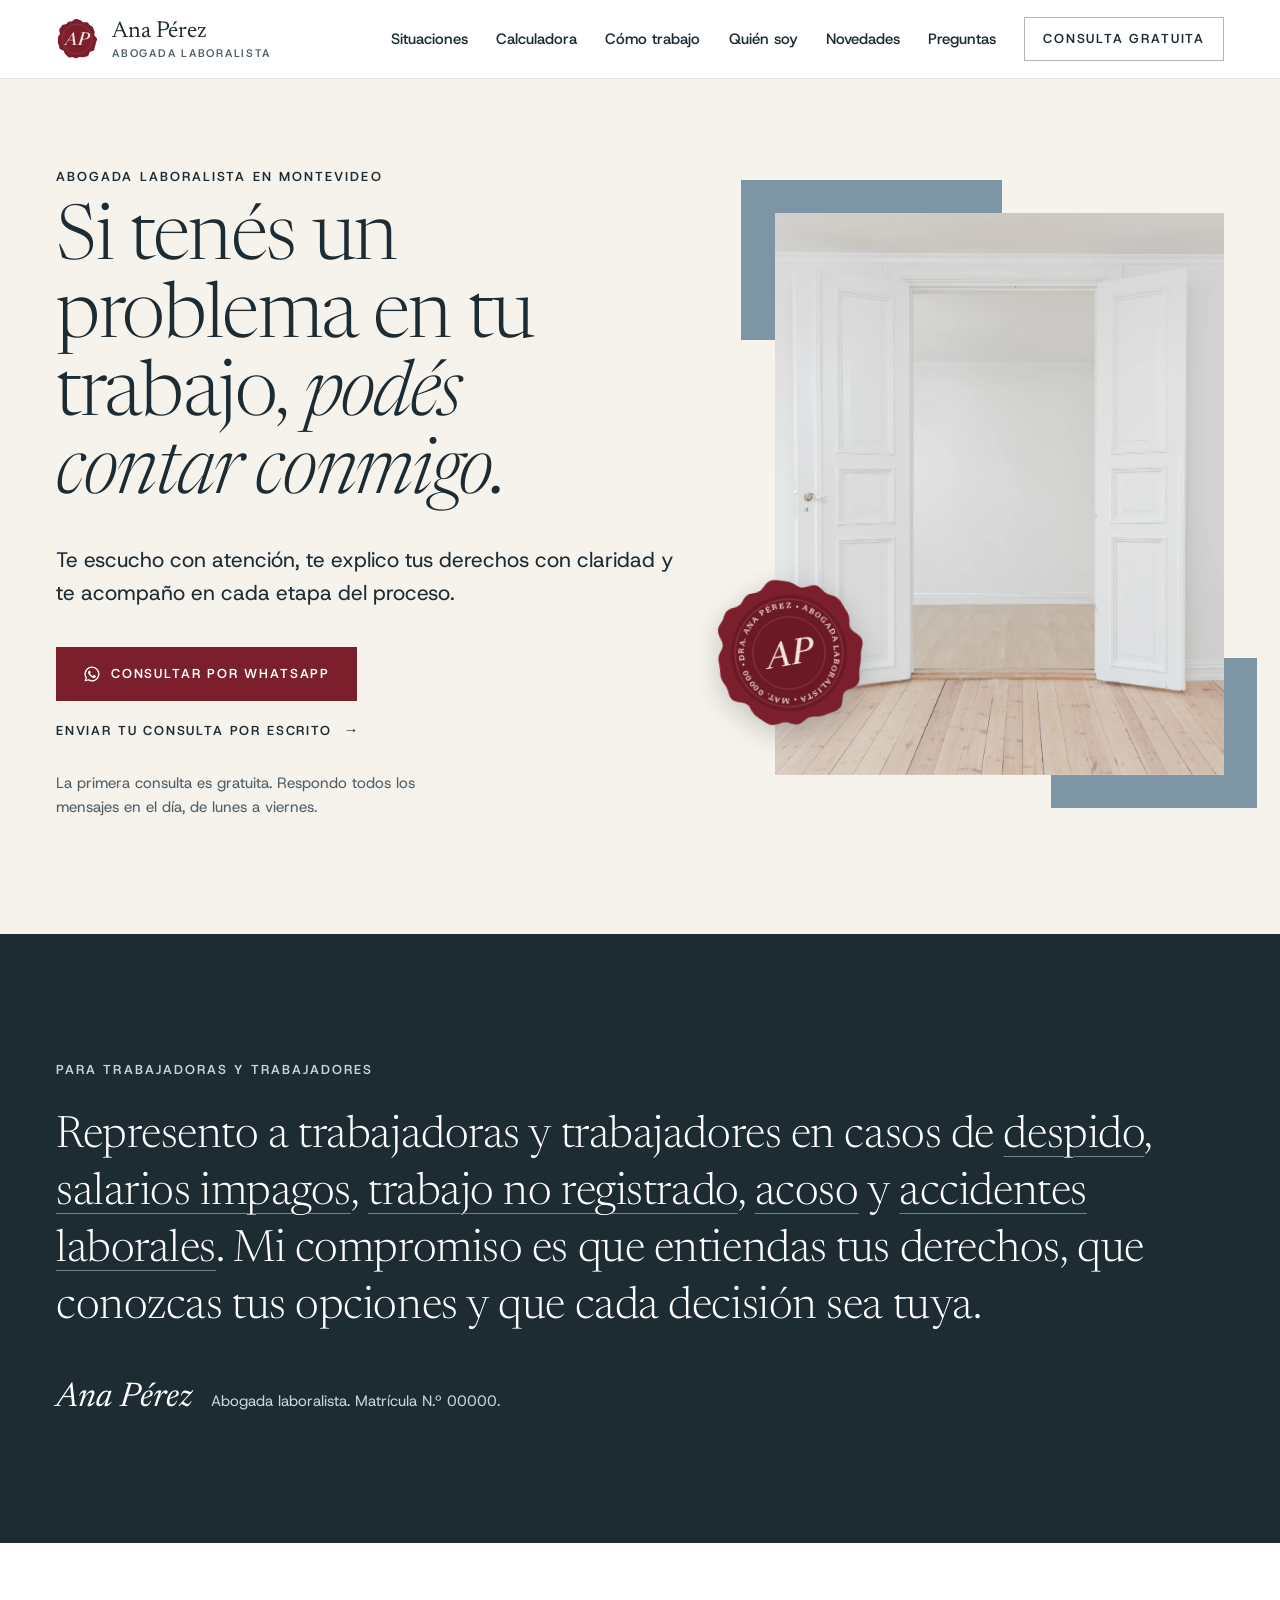
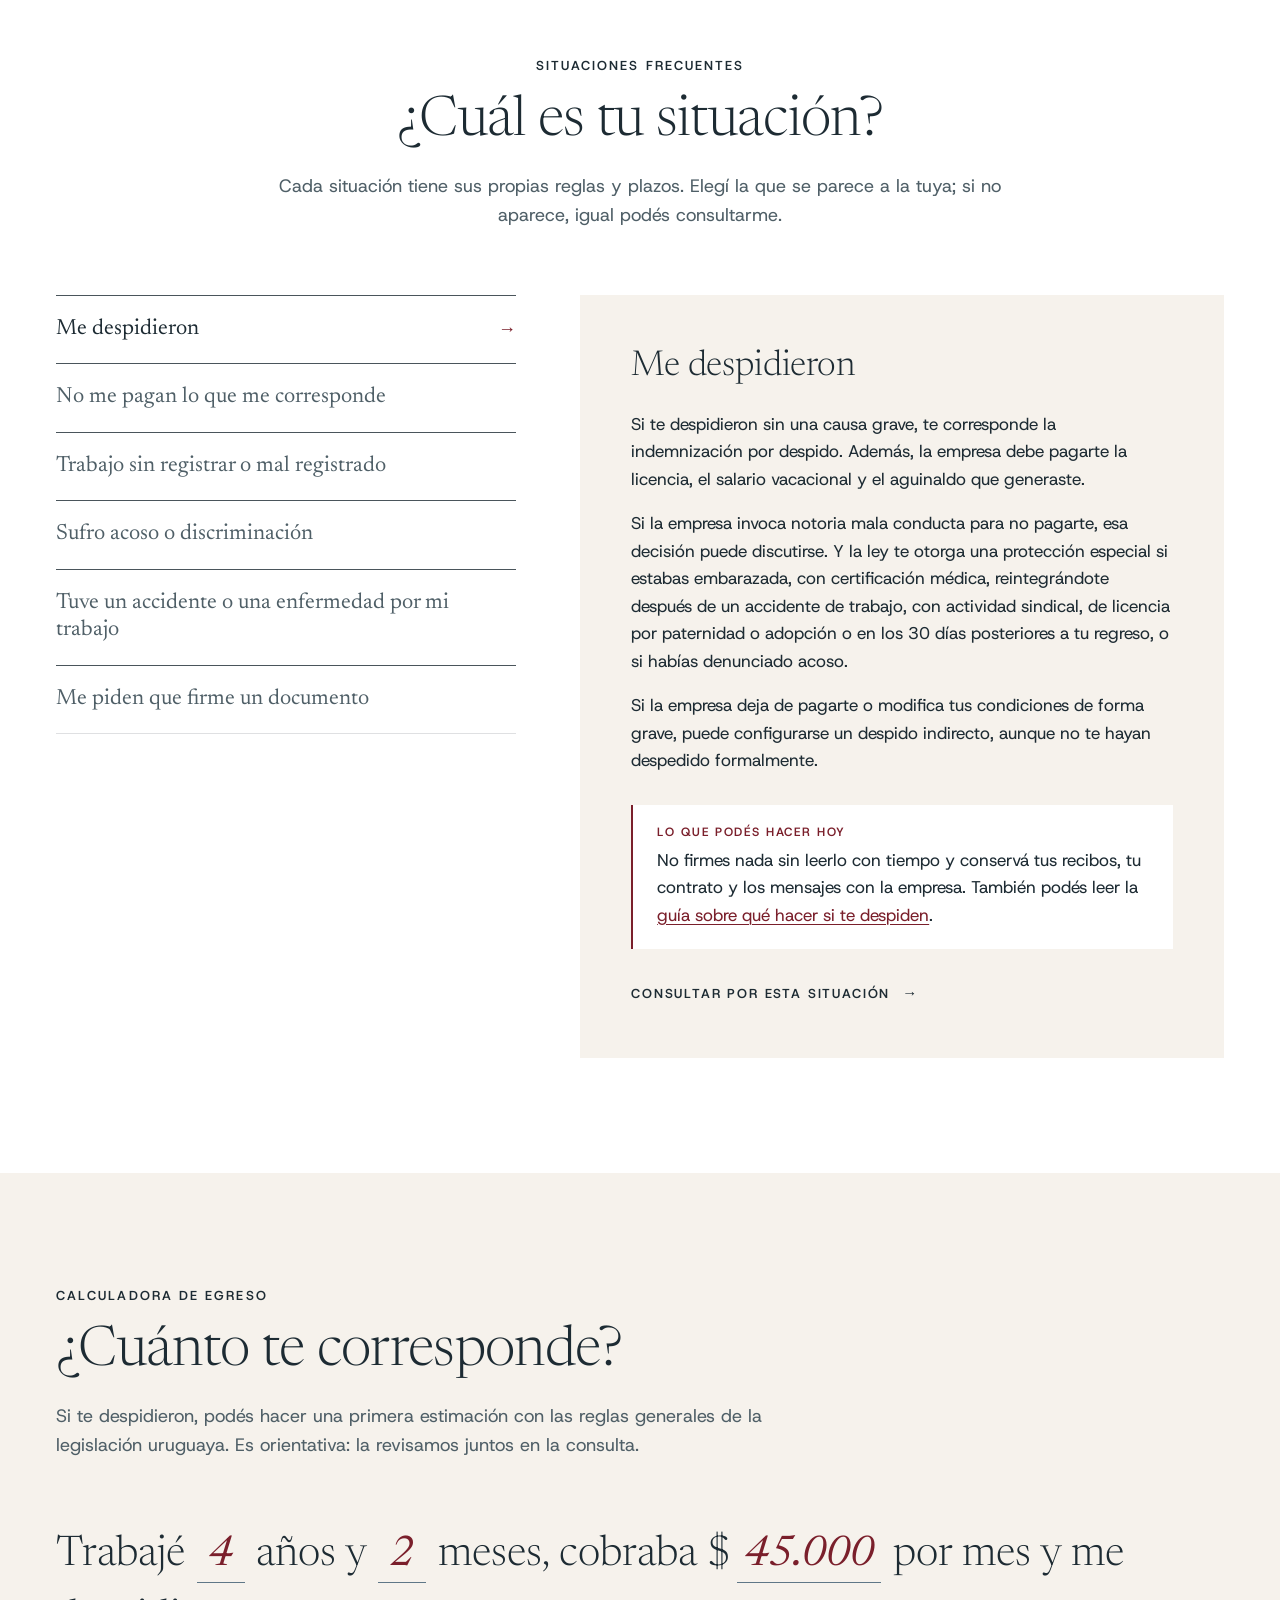
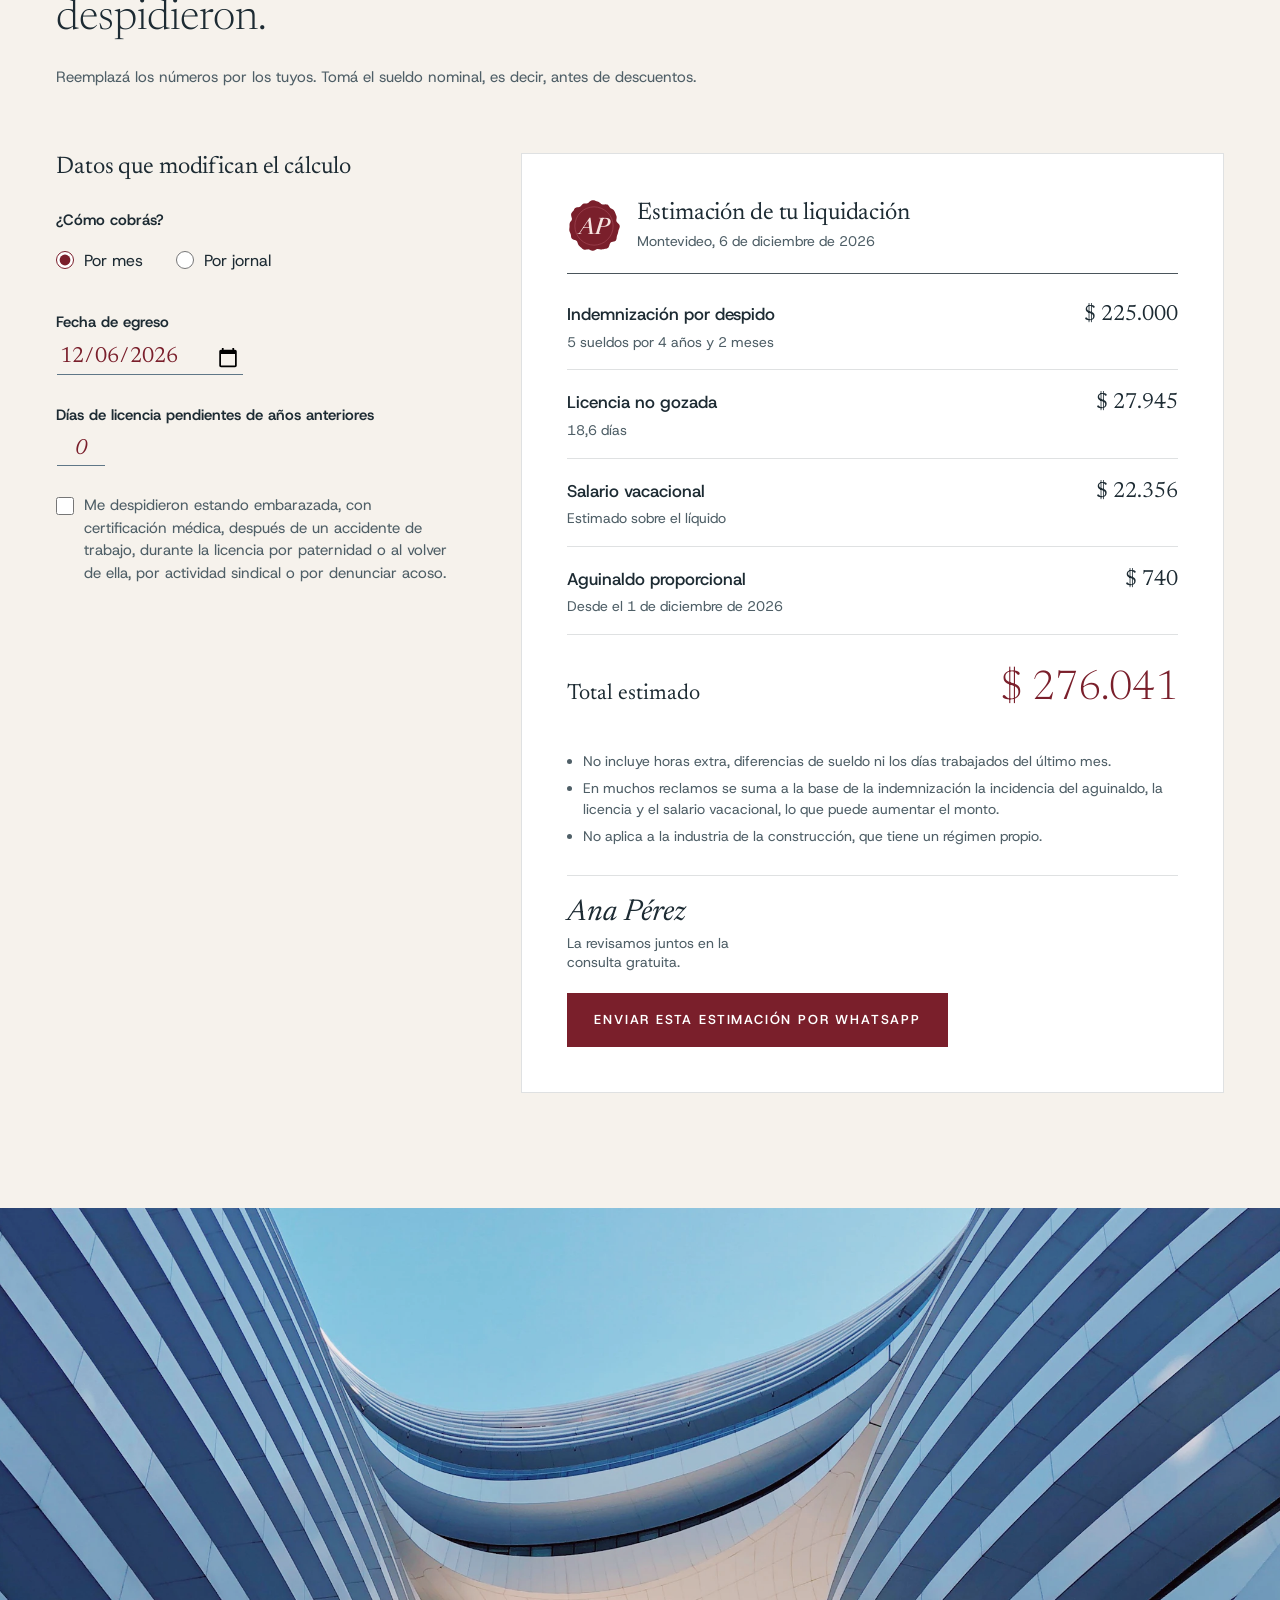
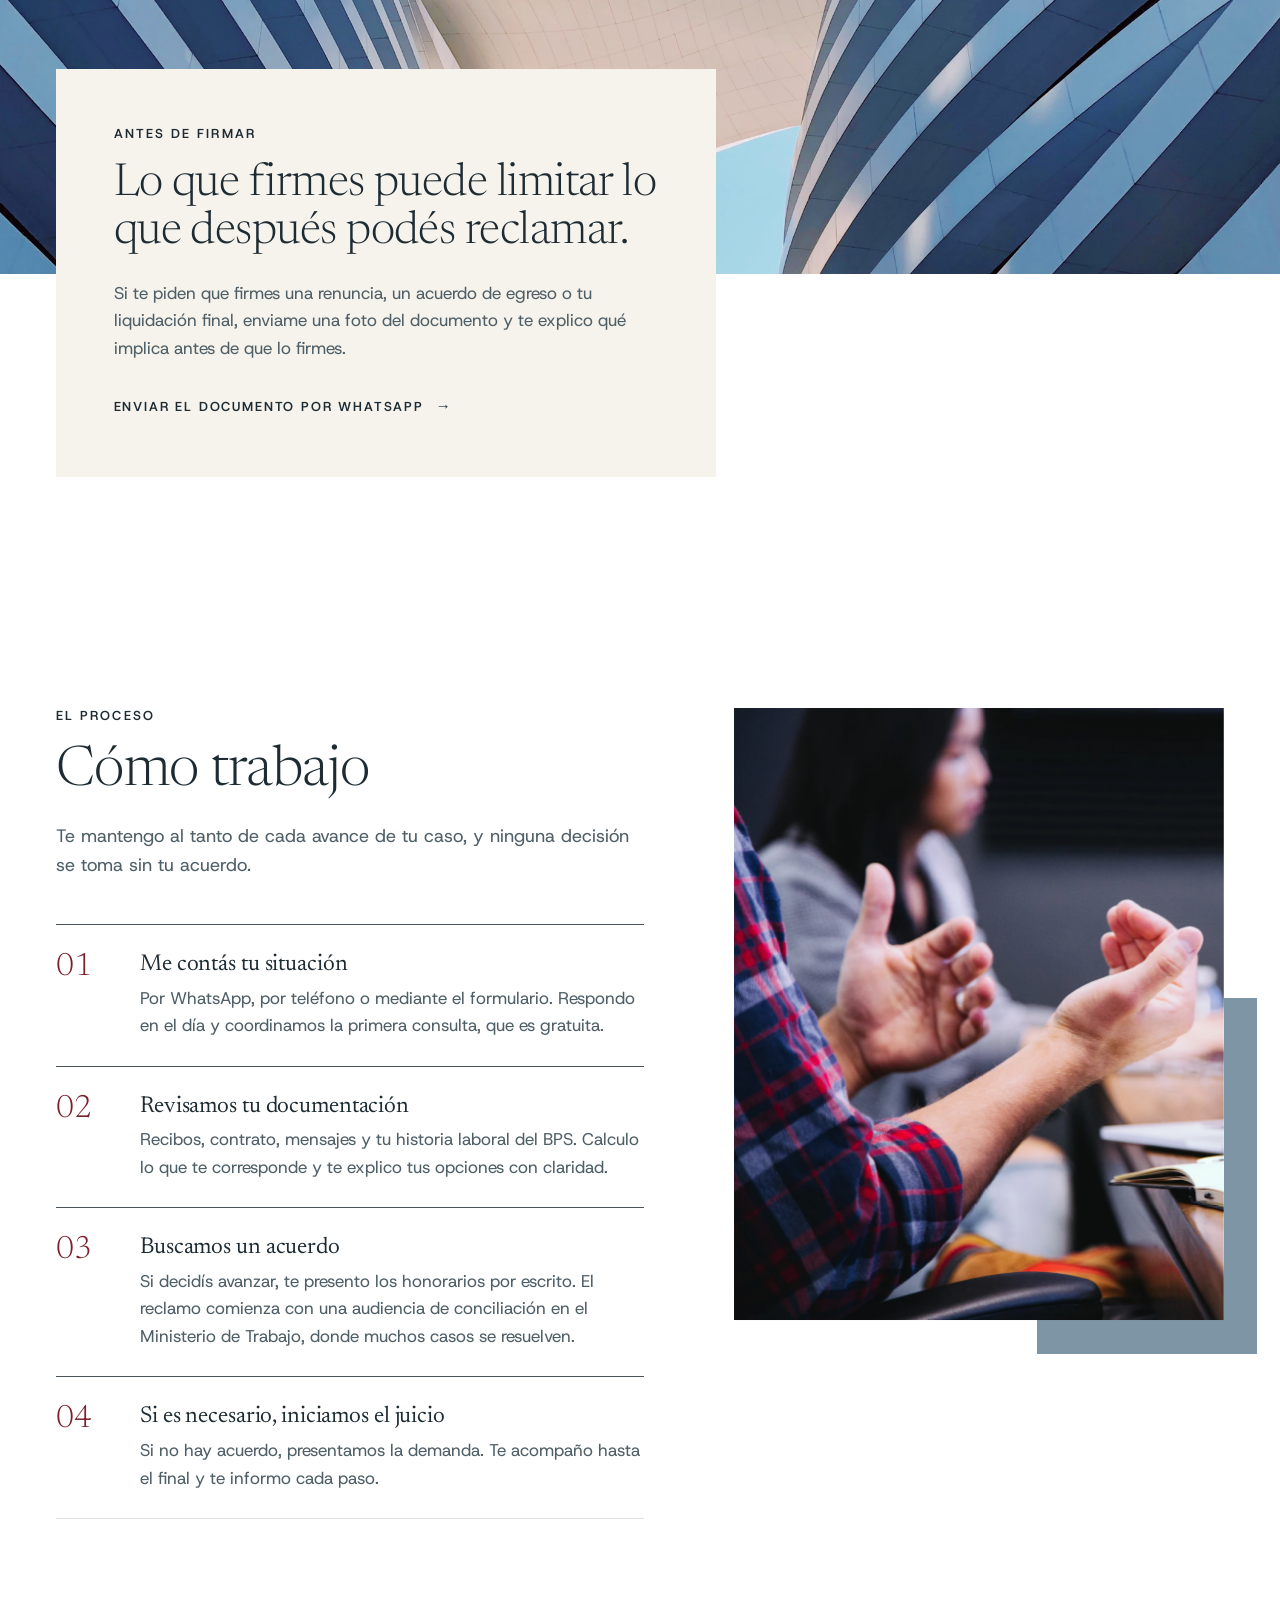
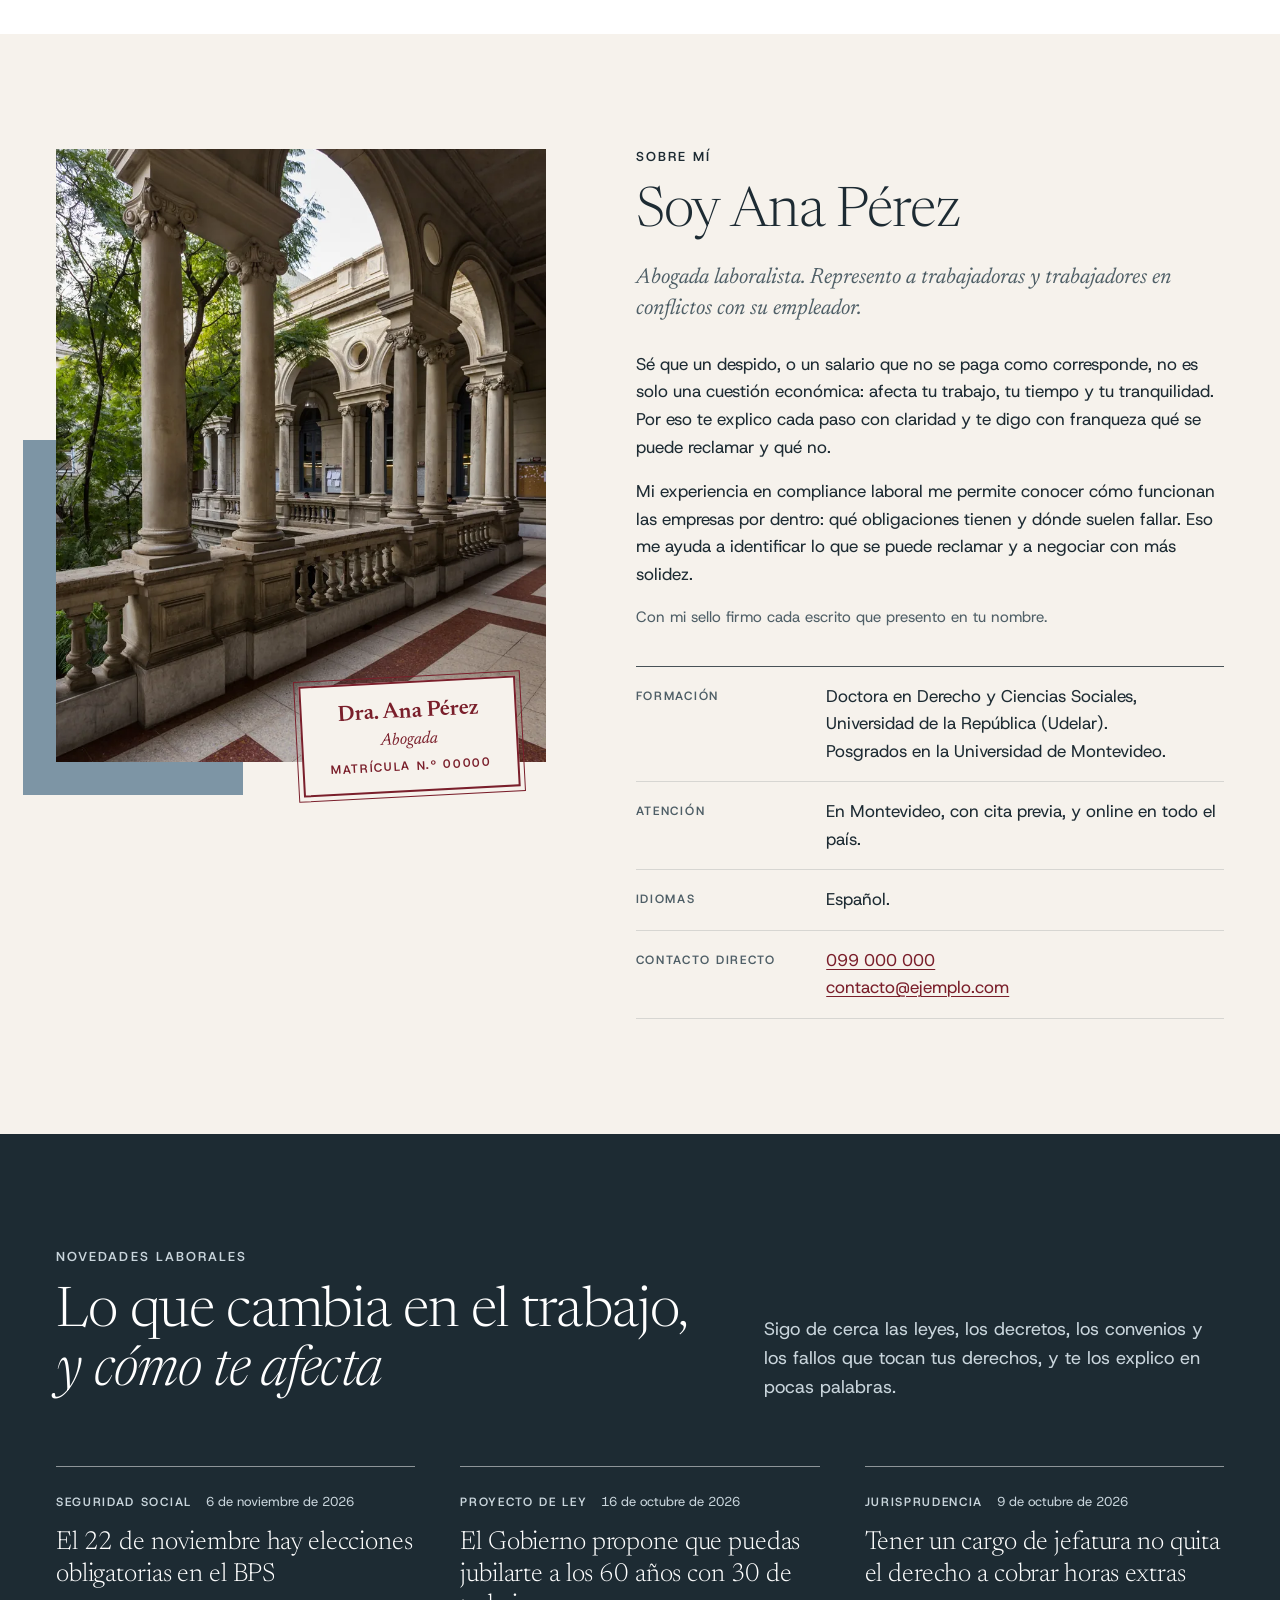
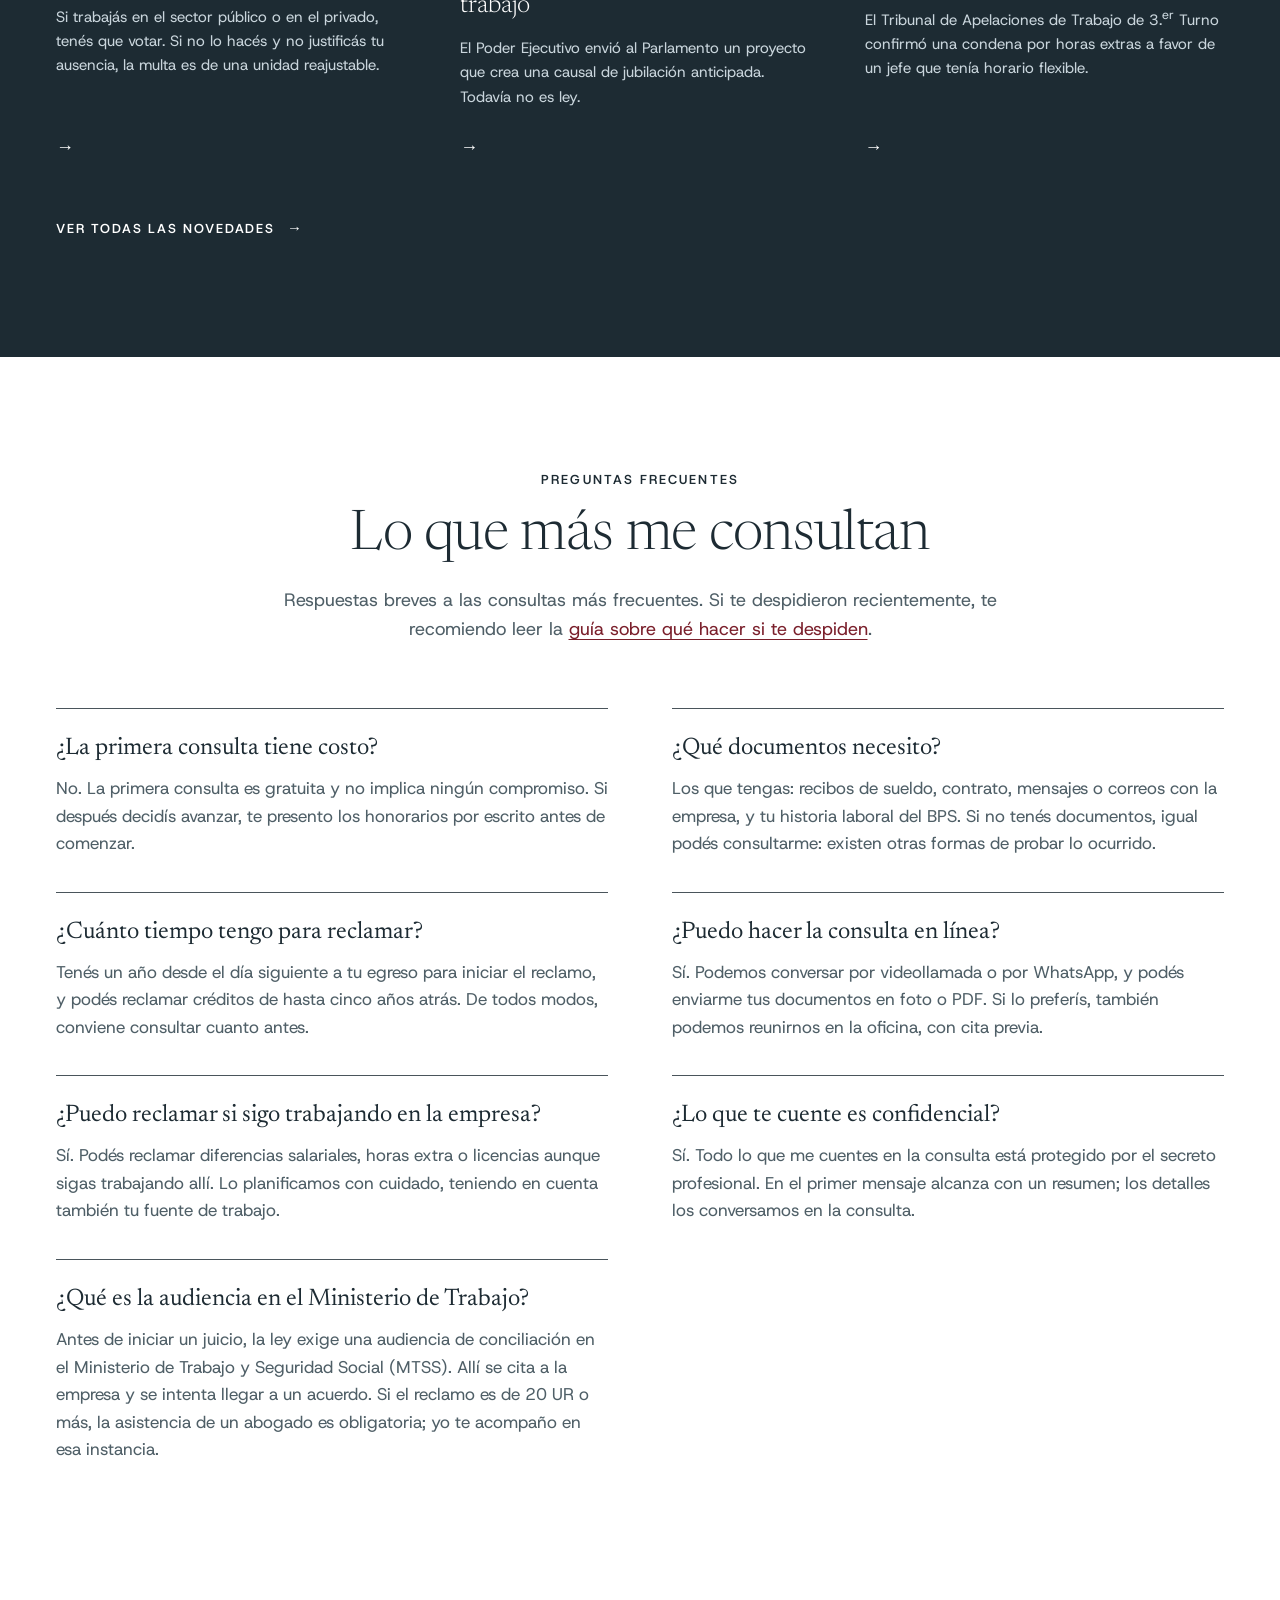
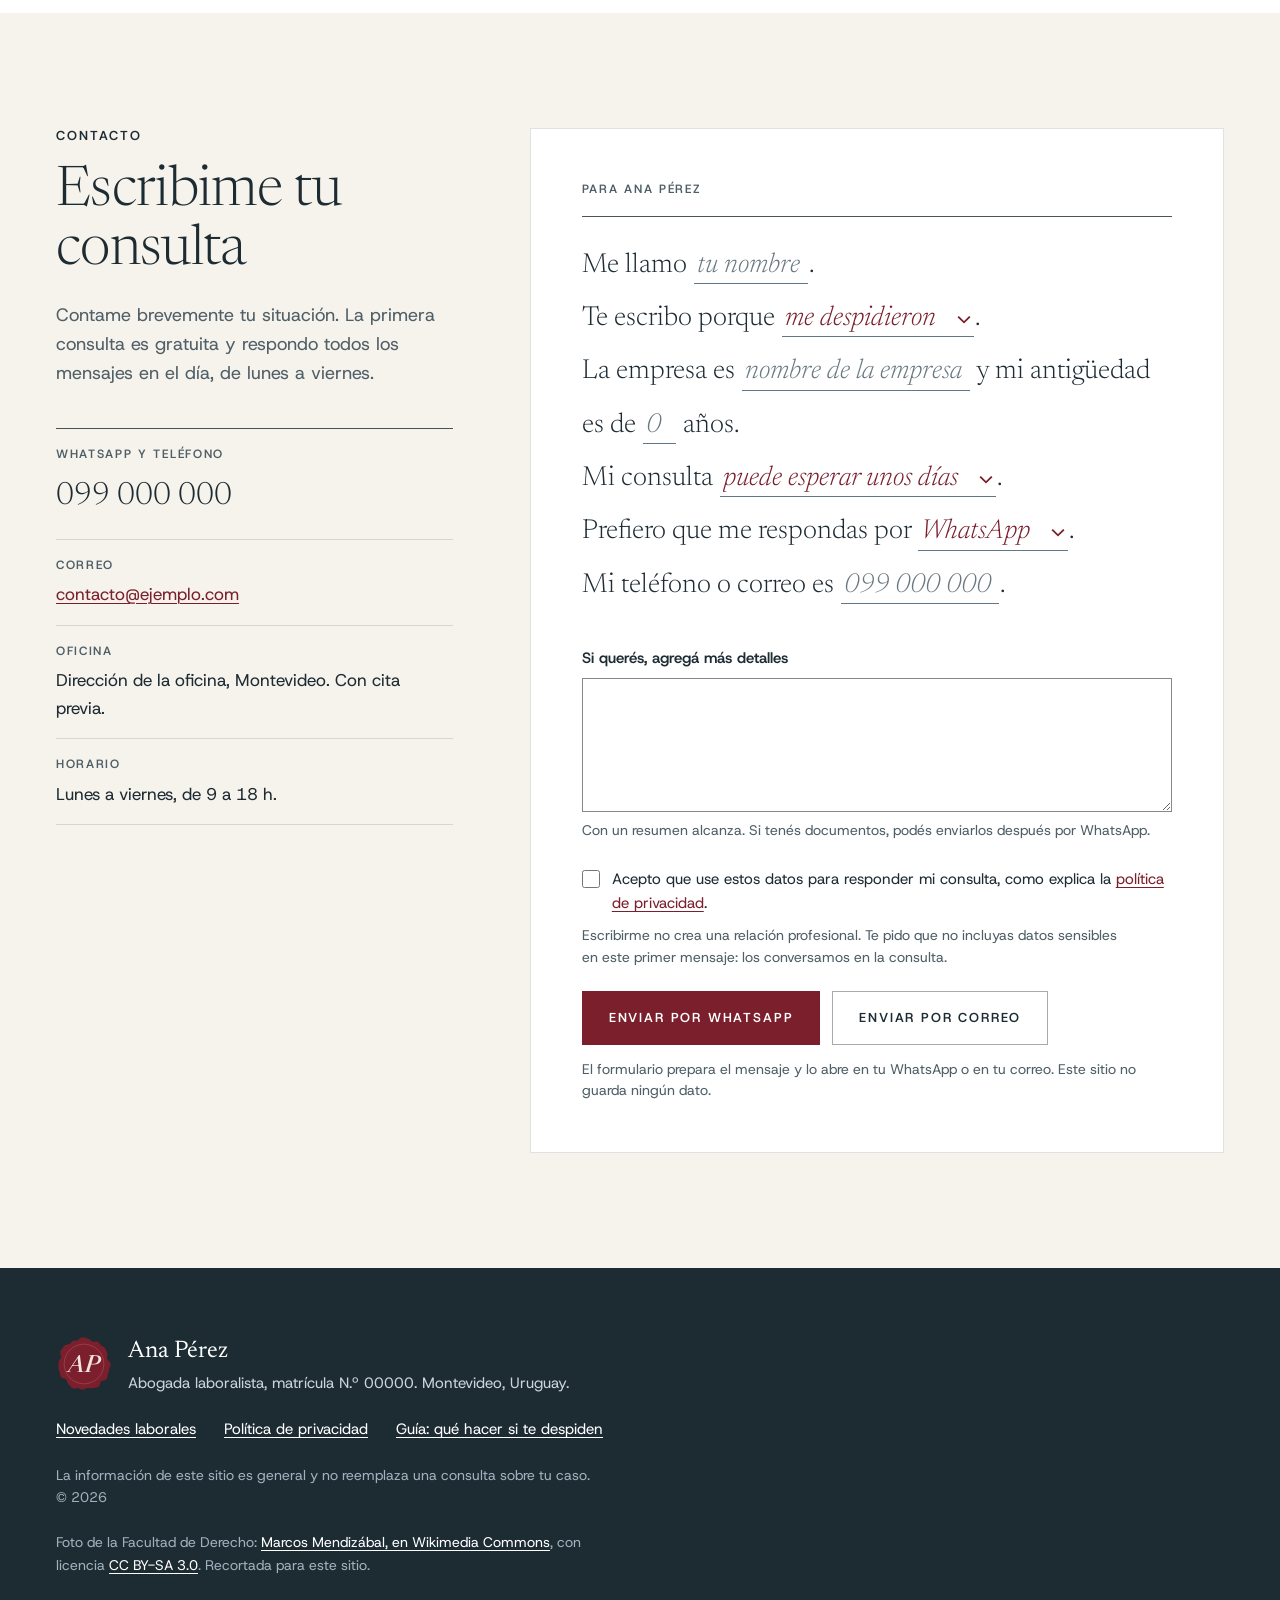
==== commit e8a4097b: "Usar una foto de la Facultad de Derecho en "Quién soy" La foto de la biblioteca se reemplaza por una" ====
--- a/index.html
+++ b/index.html
@@ -320,9 +320,9 @@
       <div class="contenedor dividido dividido-invertido">
         <figure class="dividido-foto">
           <span class="bloque bloque-lateral" aria-hidden="true"></span>
-          <!-- Con un retrato de la abogada, reemplazar esta imagen por:
+          <!-- Con un retrato de la abogada, reemplazar esta imagen por la siguiente y quitar su crédito del pie:
                <img src="fotos/retrato.webp" alt="Ana Pérez, abogada laboralista" width="1000" height="1250"> -->
-          <img src="fotos/biblioteca.webp" alt="" width="1000" height="1250" loading="lazy" decoding="async">
+          <img src="fotos/facultad.webp" alt="Galería de la Facultad de Derecho de la Universidad de la República, en Montevideo" width="800" height="1000" loading="lazy" decoding="async">
           <p class="sello-profesional">
             <span class="sp-nombre">Dra. Ana Pérez</span>
             <span class="sp-rol">Abogada</span>
@@ -556,6 +556,7 @@
         <li><a href="guia-despido.html">Guía: qué hacer si te despiden</a></li>
       </ul>
       <p class="pie-chico">La información de este sitio es general y no reemplaza una consulta sobre tu caso. ©&nbsp;<span class="js-anio">2026</span></p>
+      <p class="pie-chico">Foto de la Facultad de Derecho: <a href="https://commons.wikimedia.org/wiki/File:Facultad_de_Derecho,_exterior_14.jpg">Marcos Mendizábal, en Wikimedia Commons</a>, con licencia <a href="https://creativecommons.org/licenses/by-sa/3.0/deed.es">CC BY-SA 3.0</a>. Recortada para este sitio.</p>
     </div>
   </footer>
 
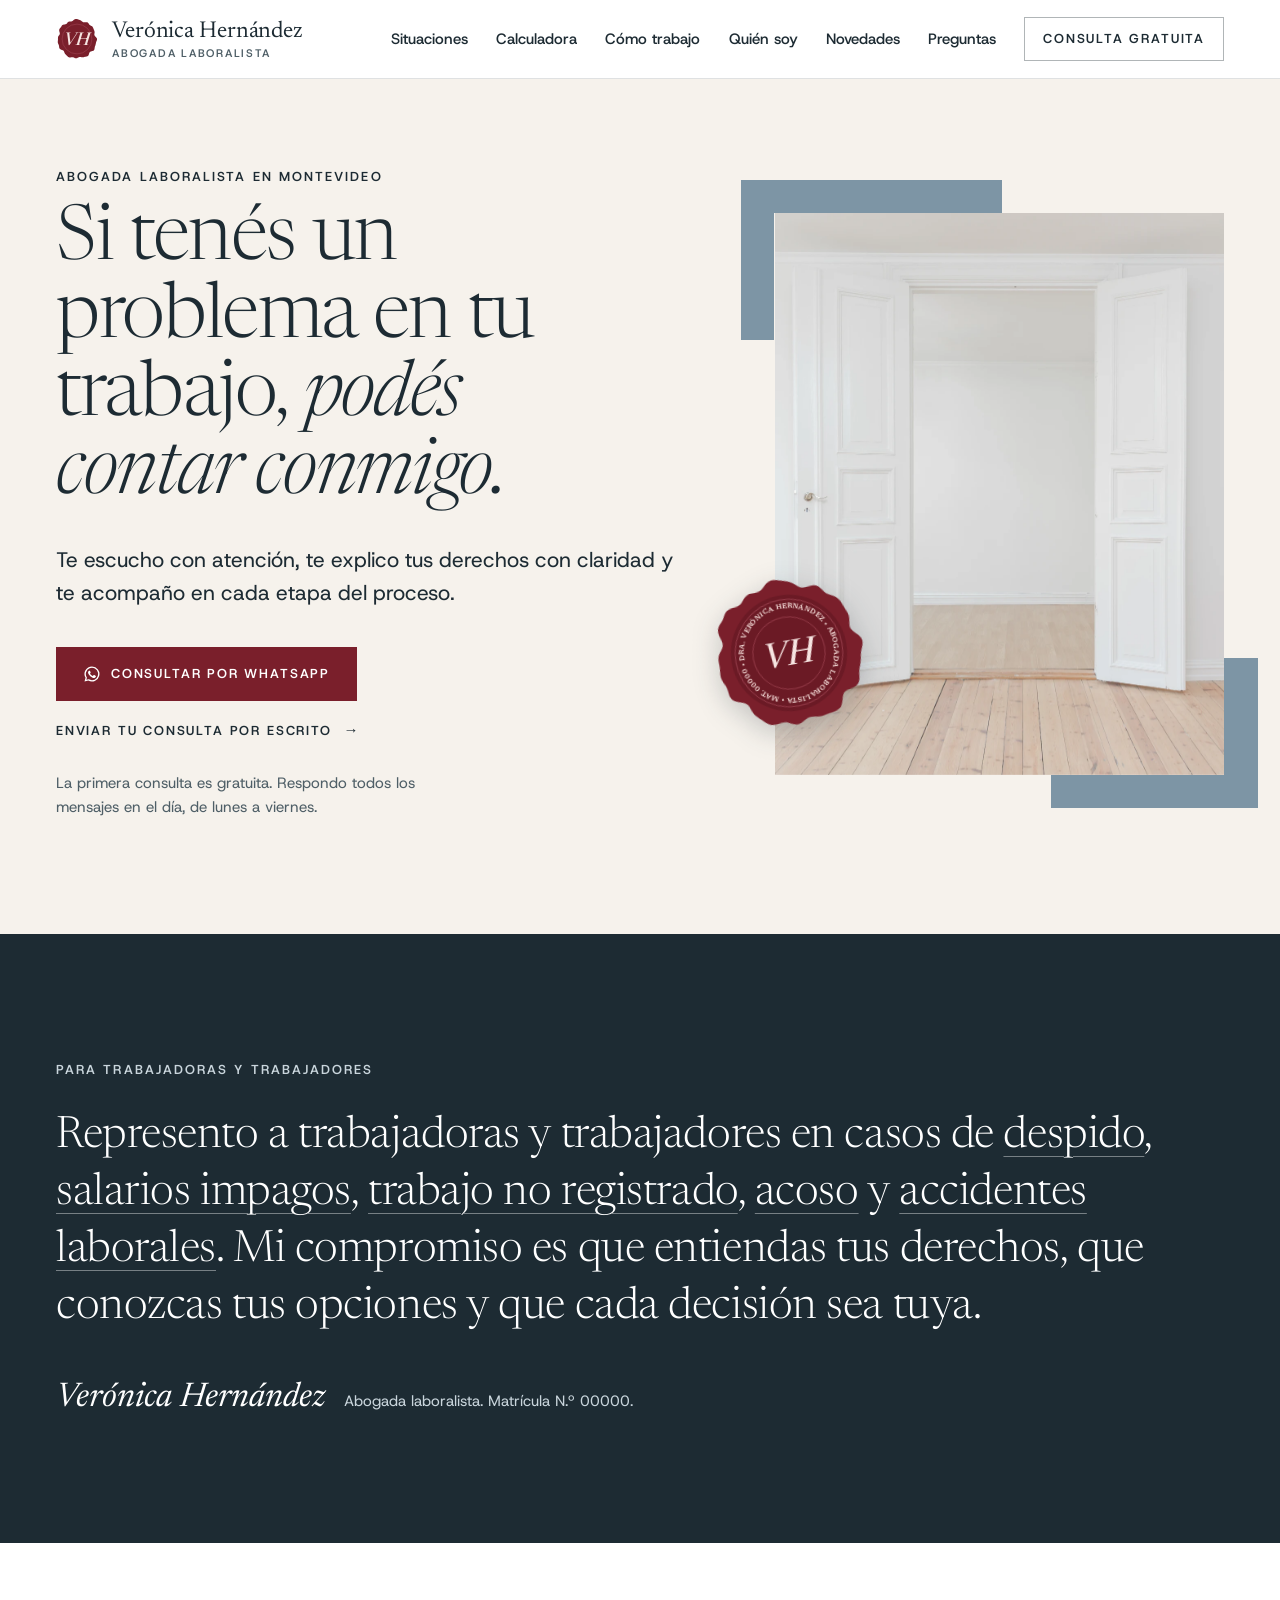
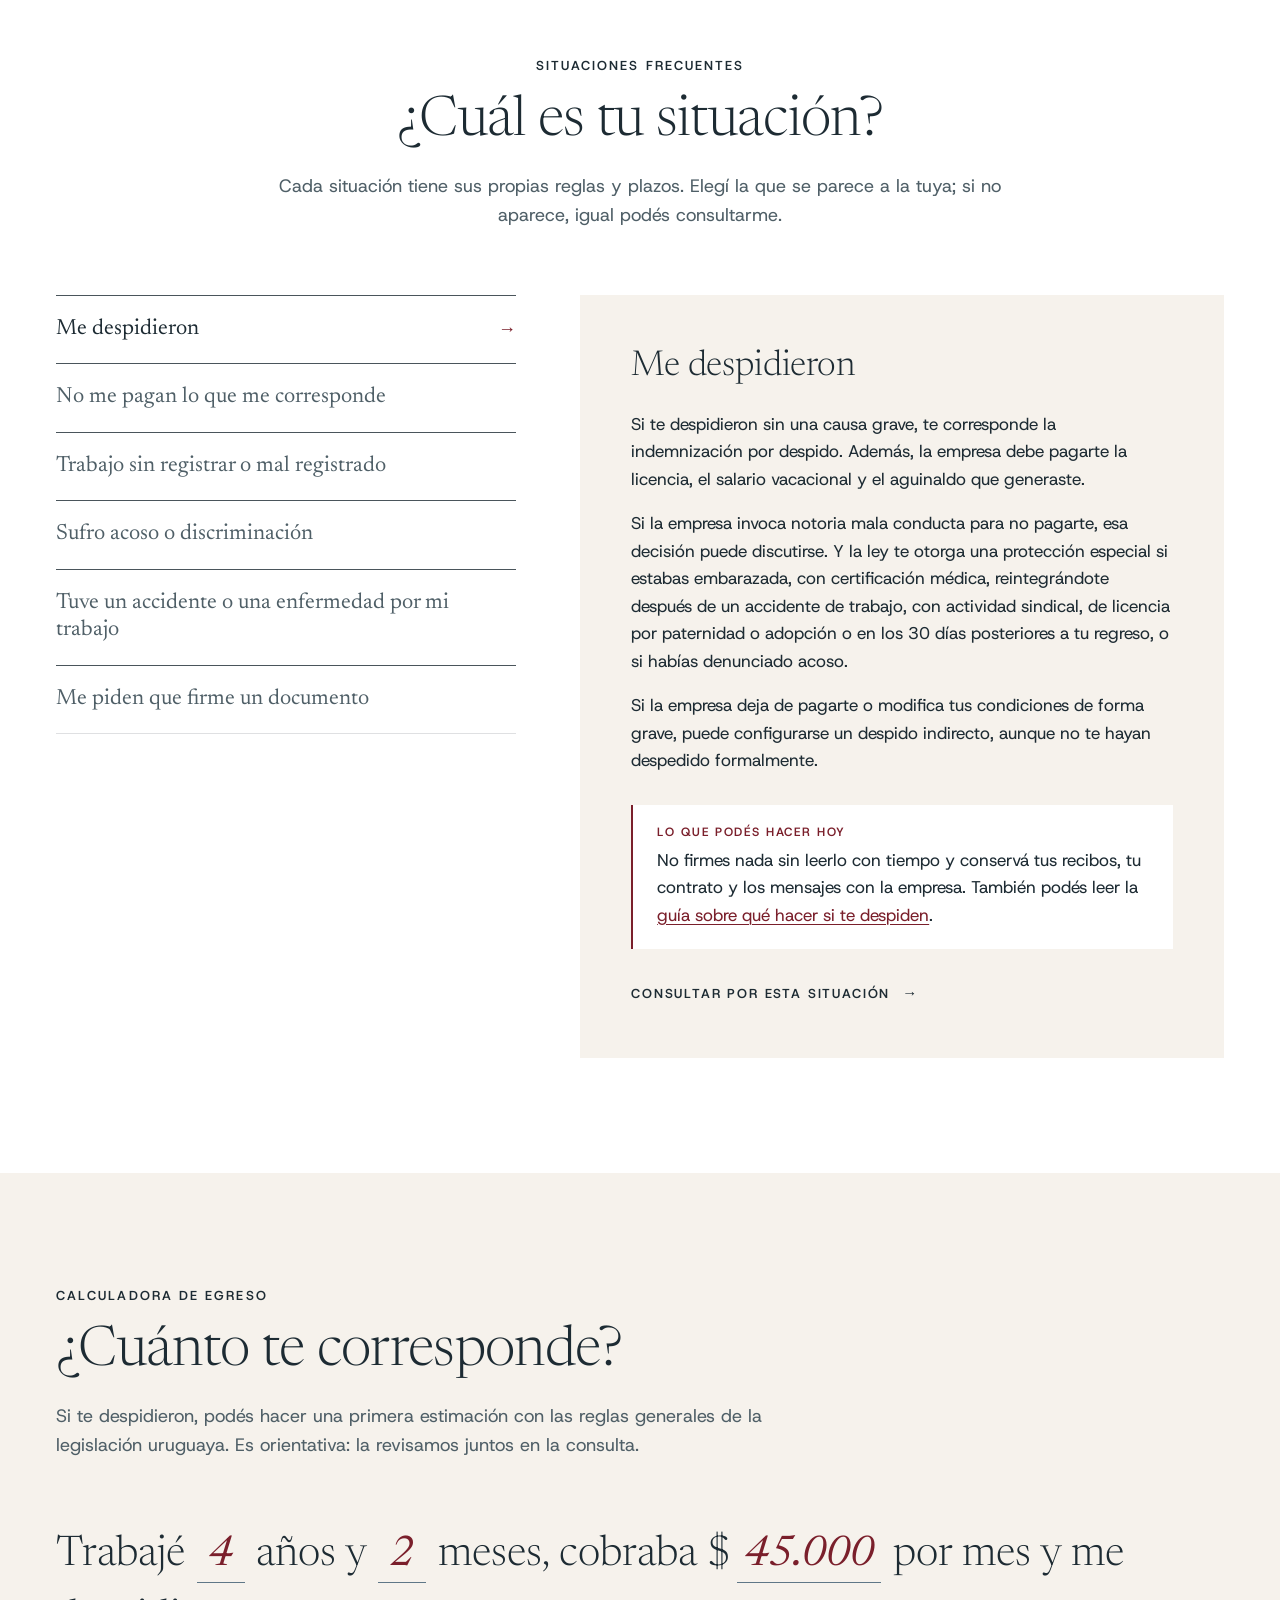
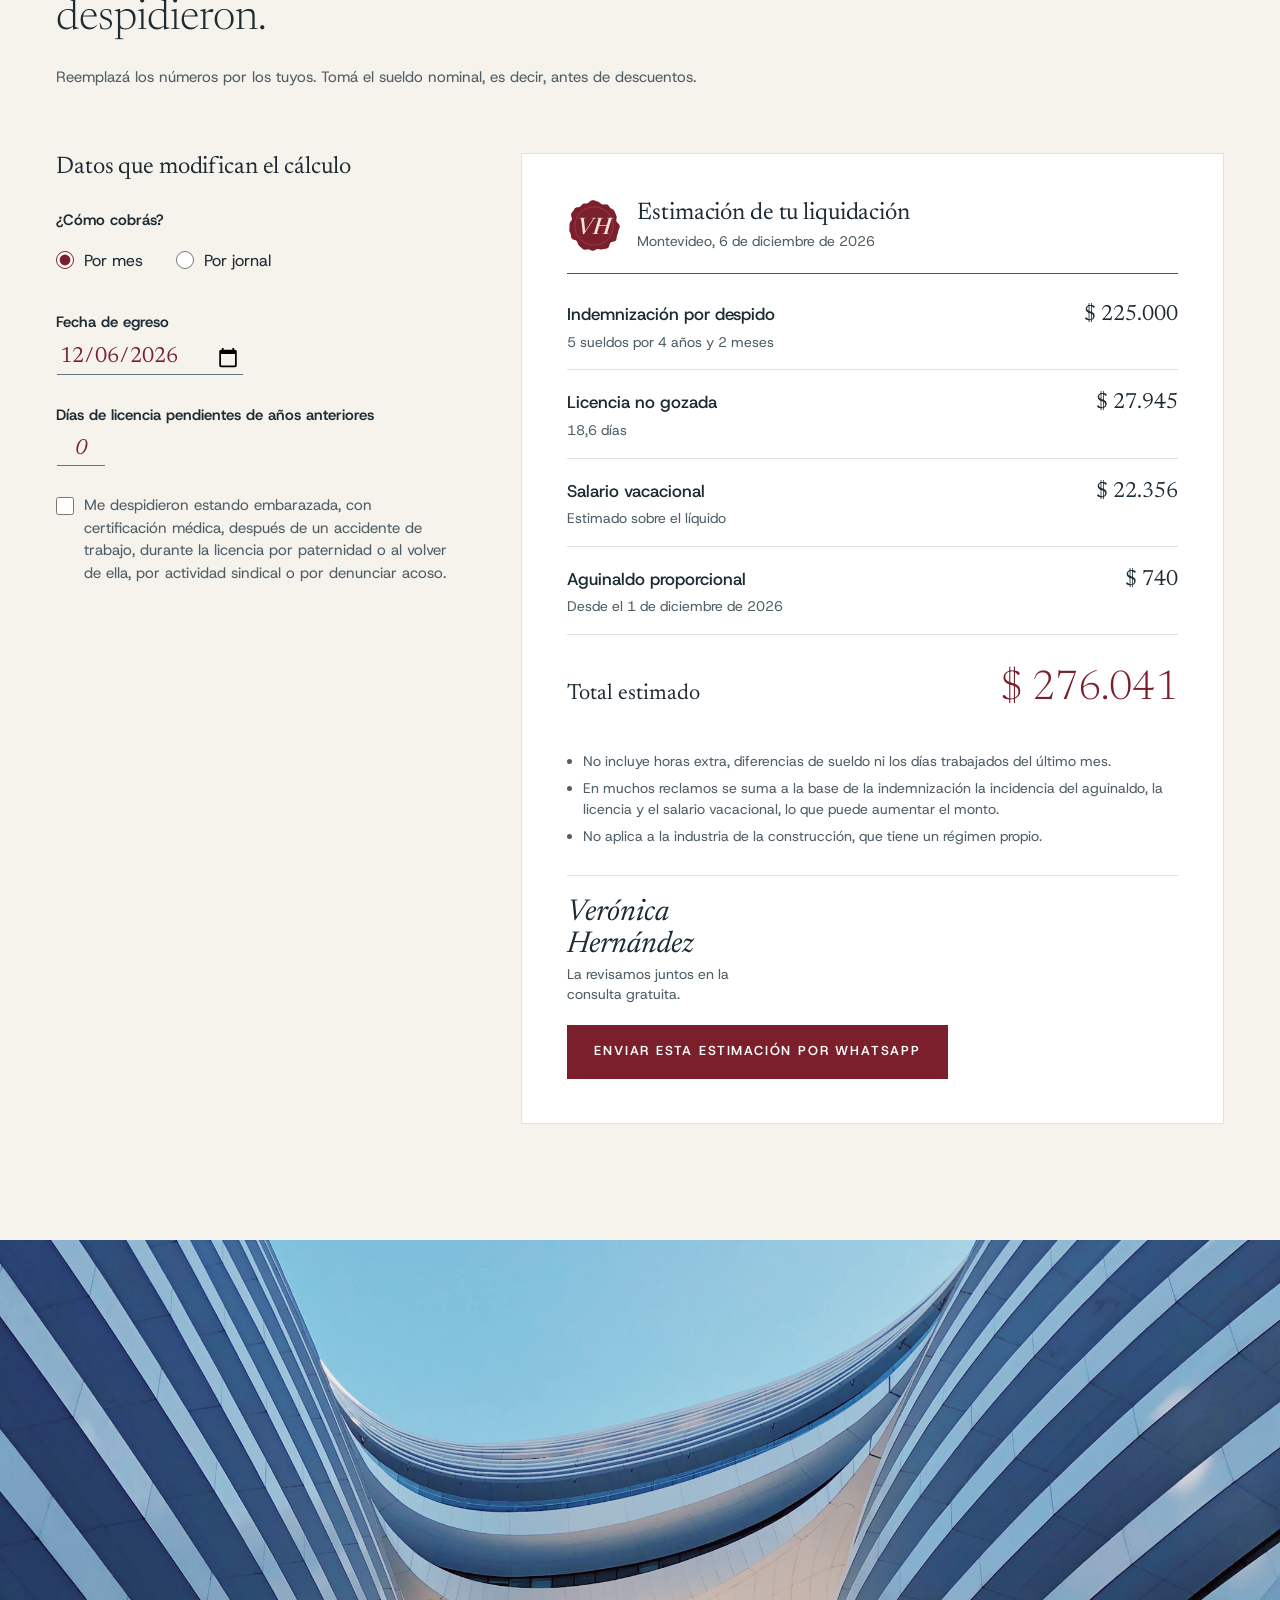
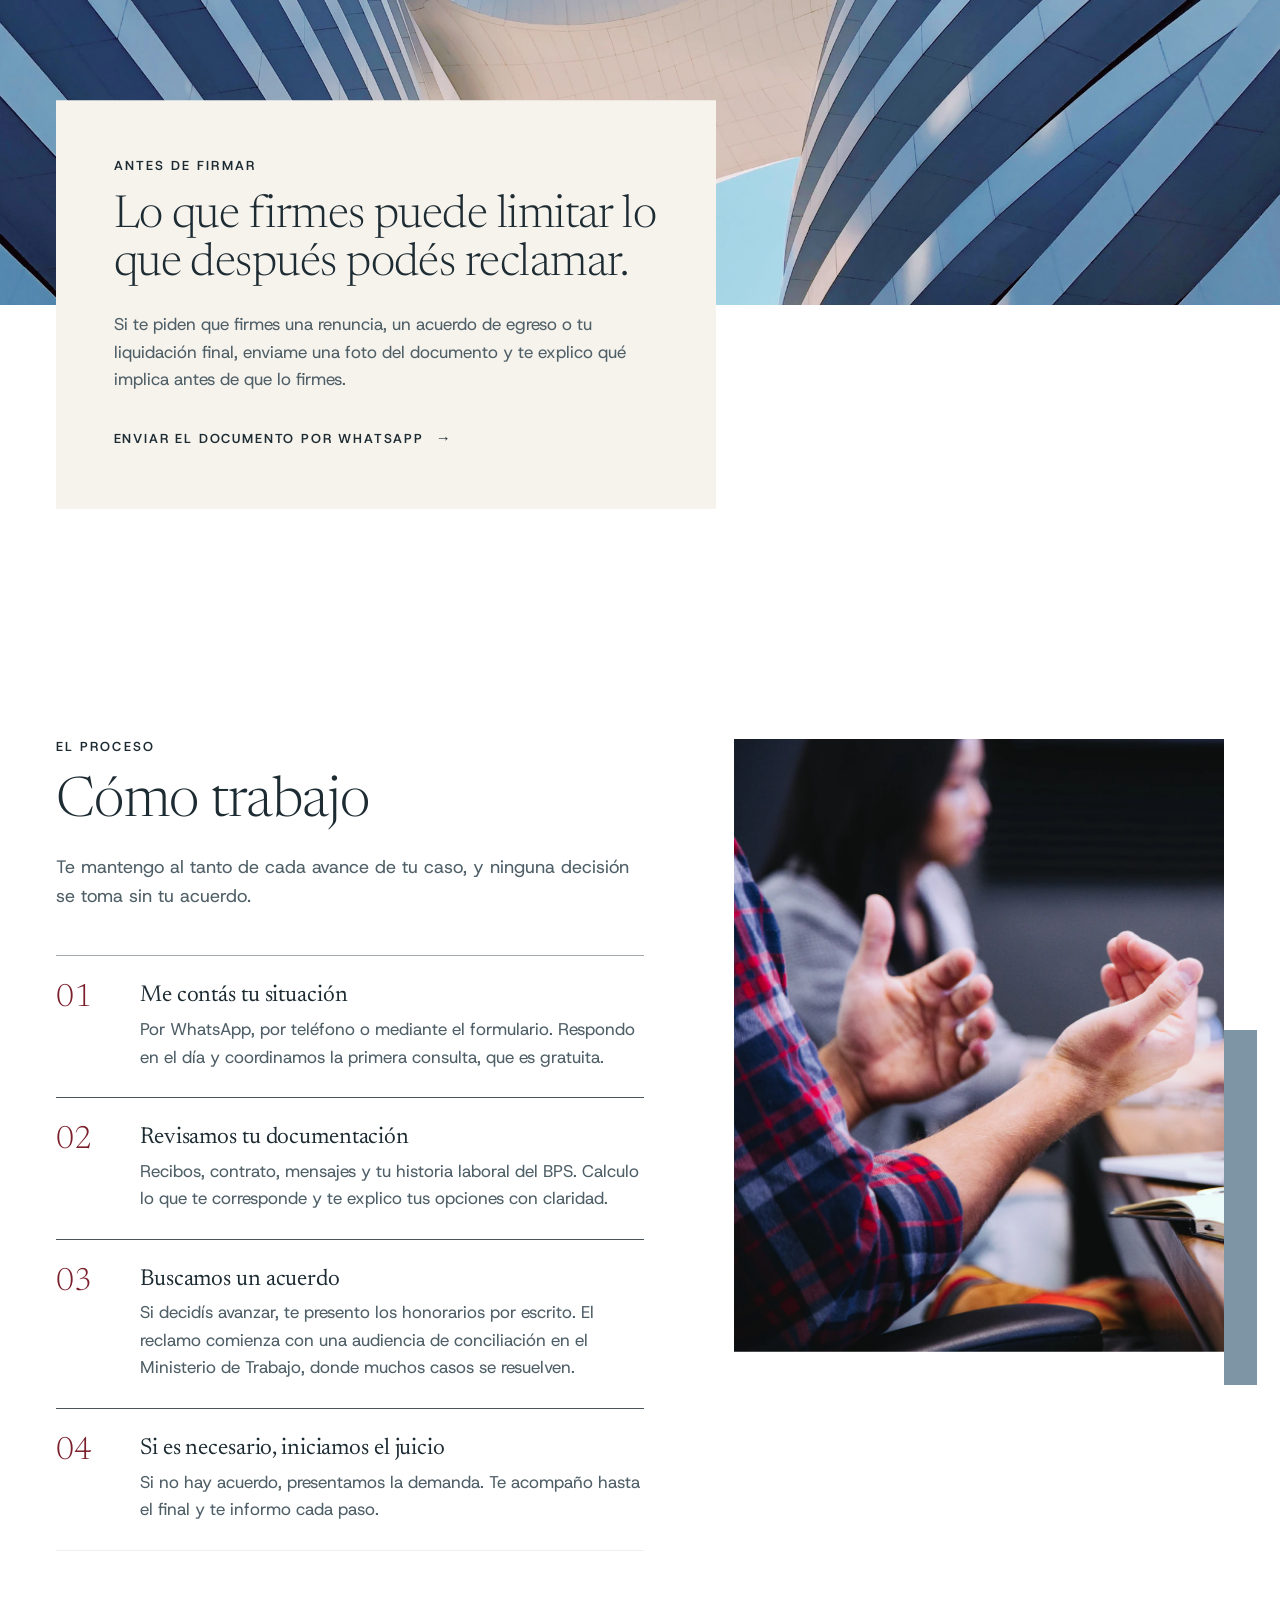
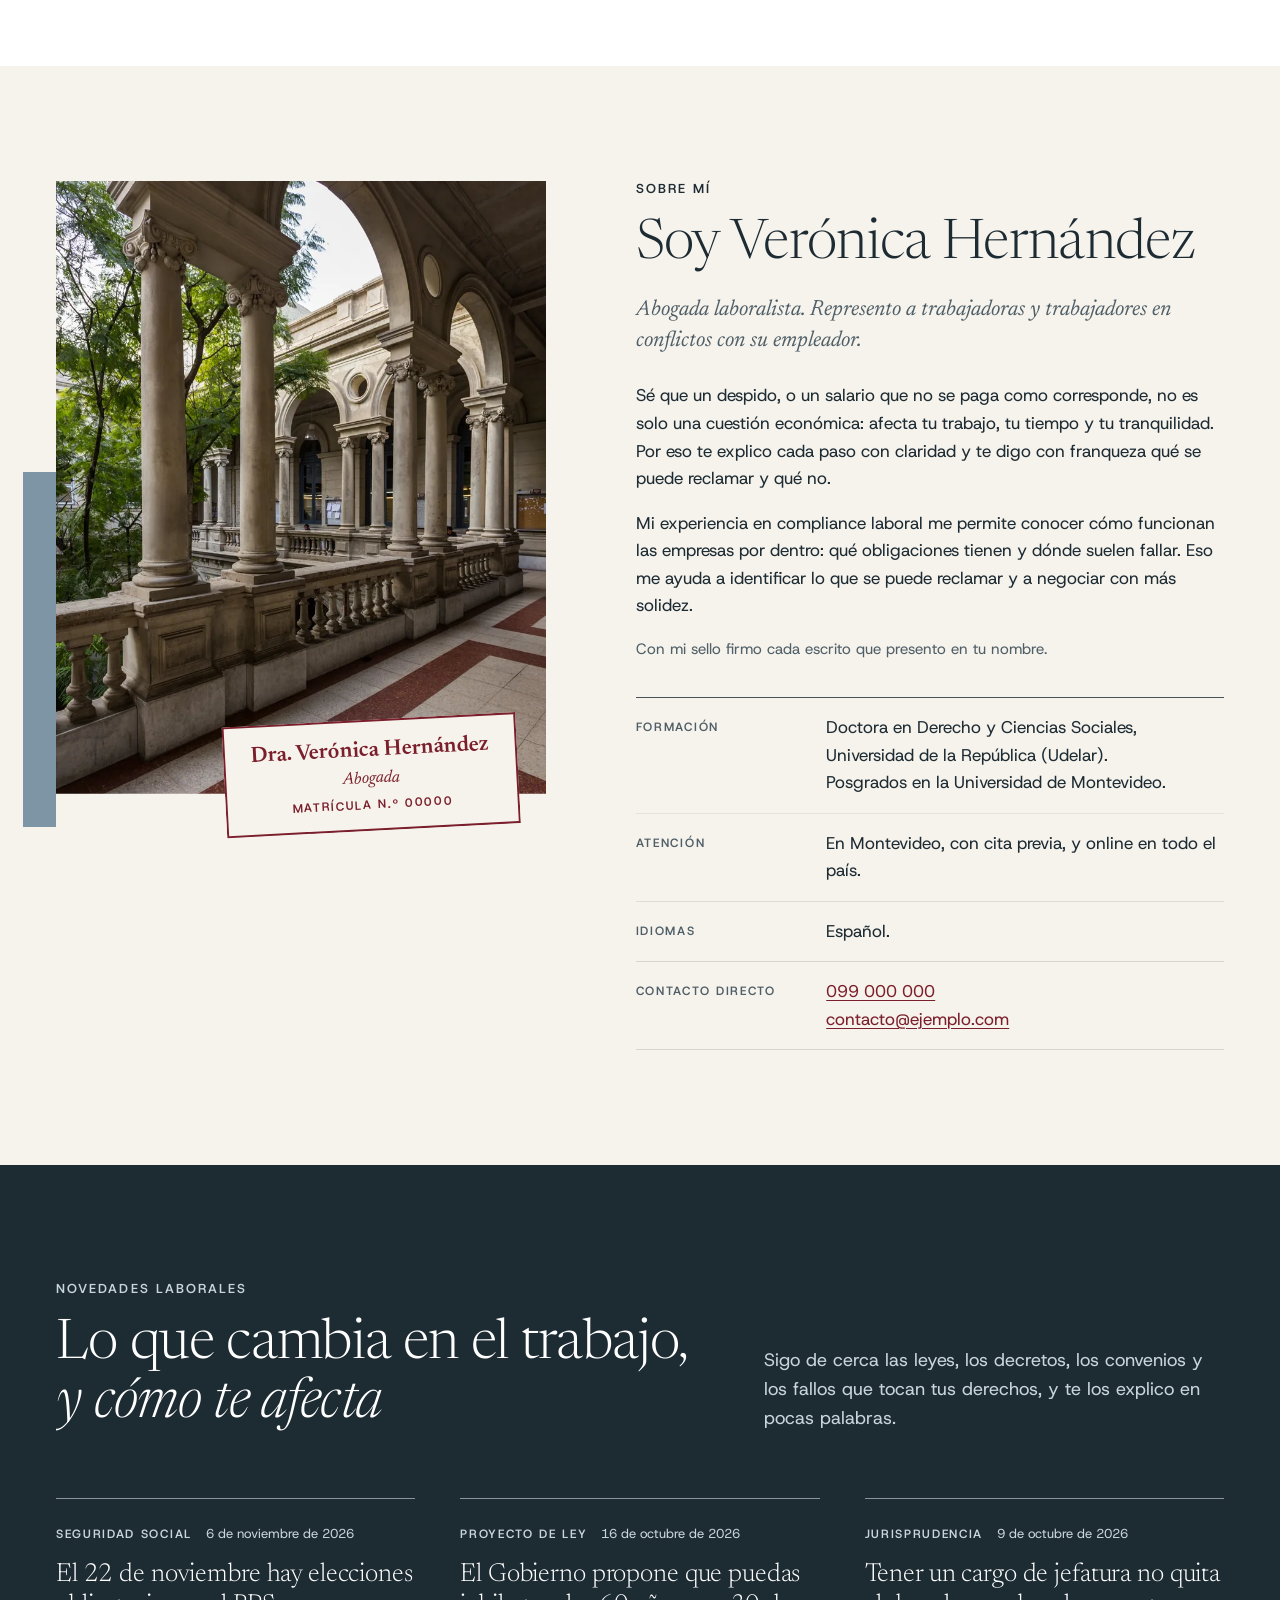
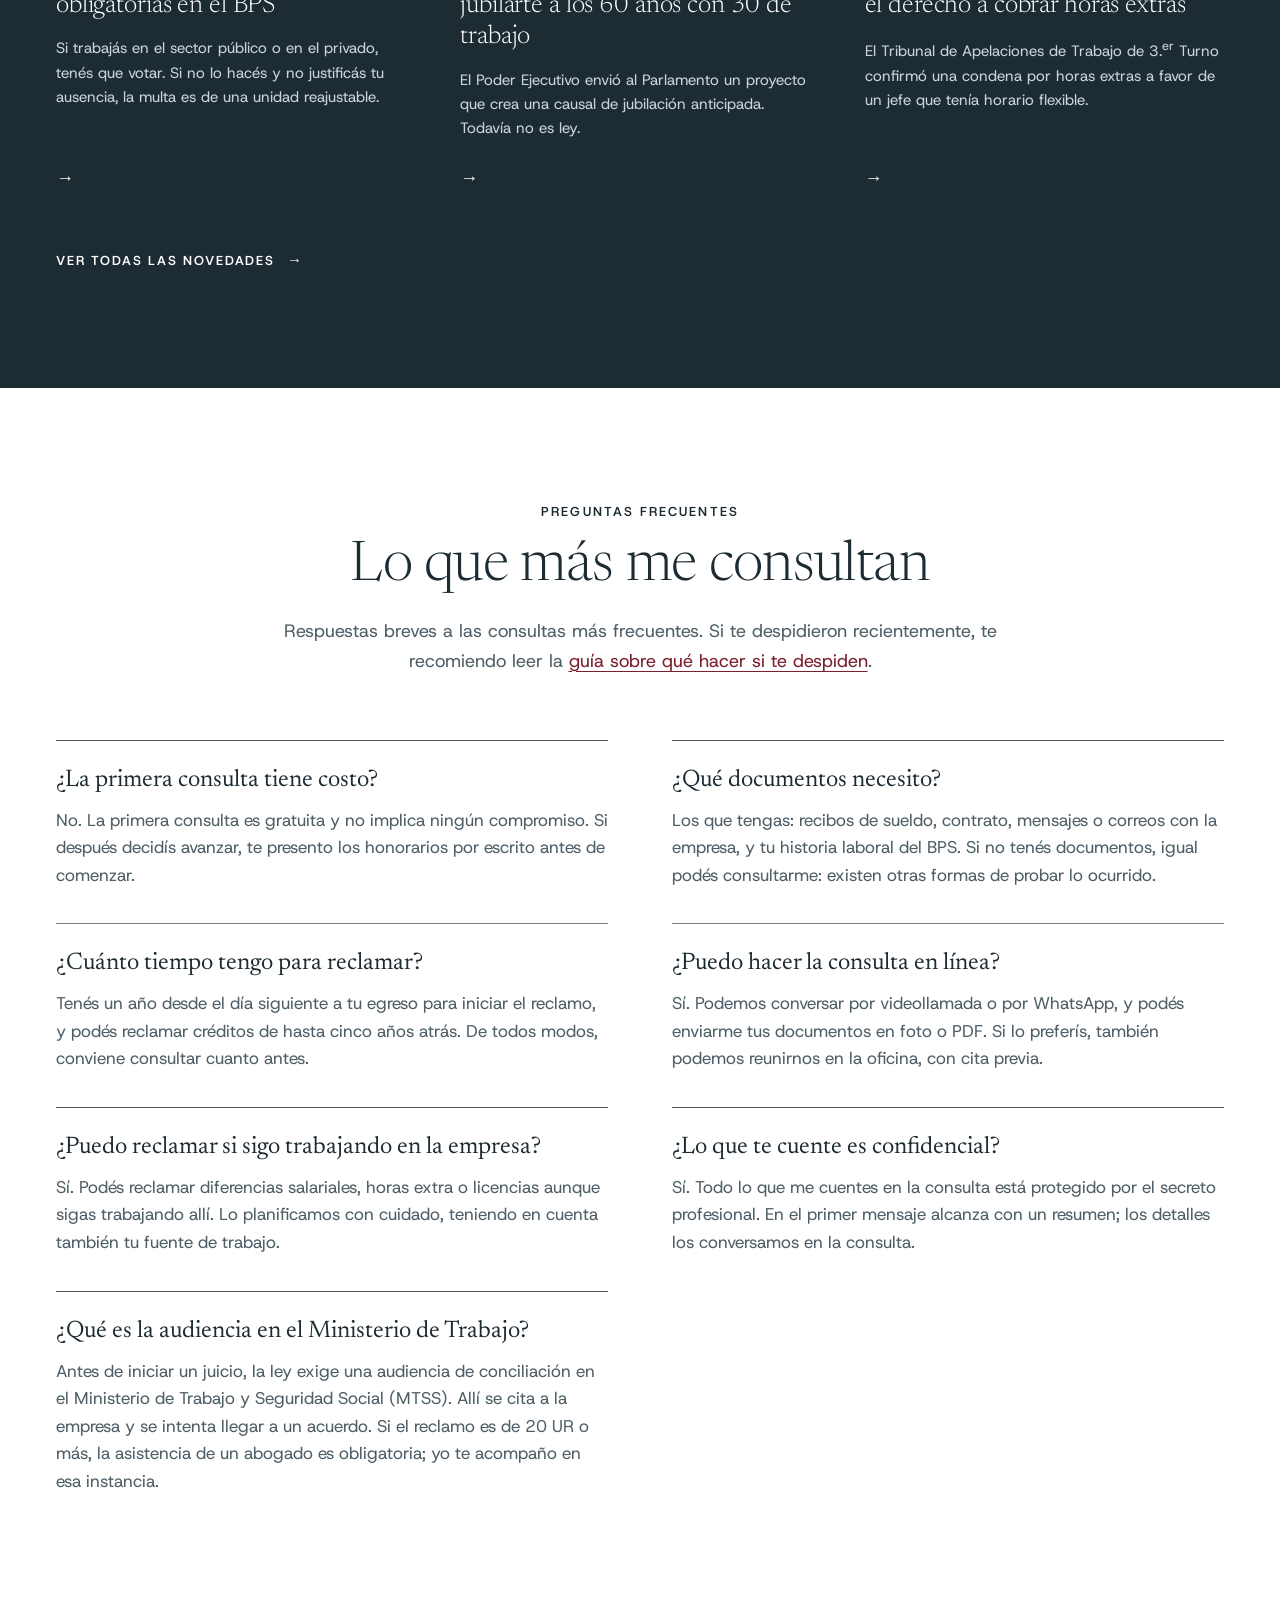
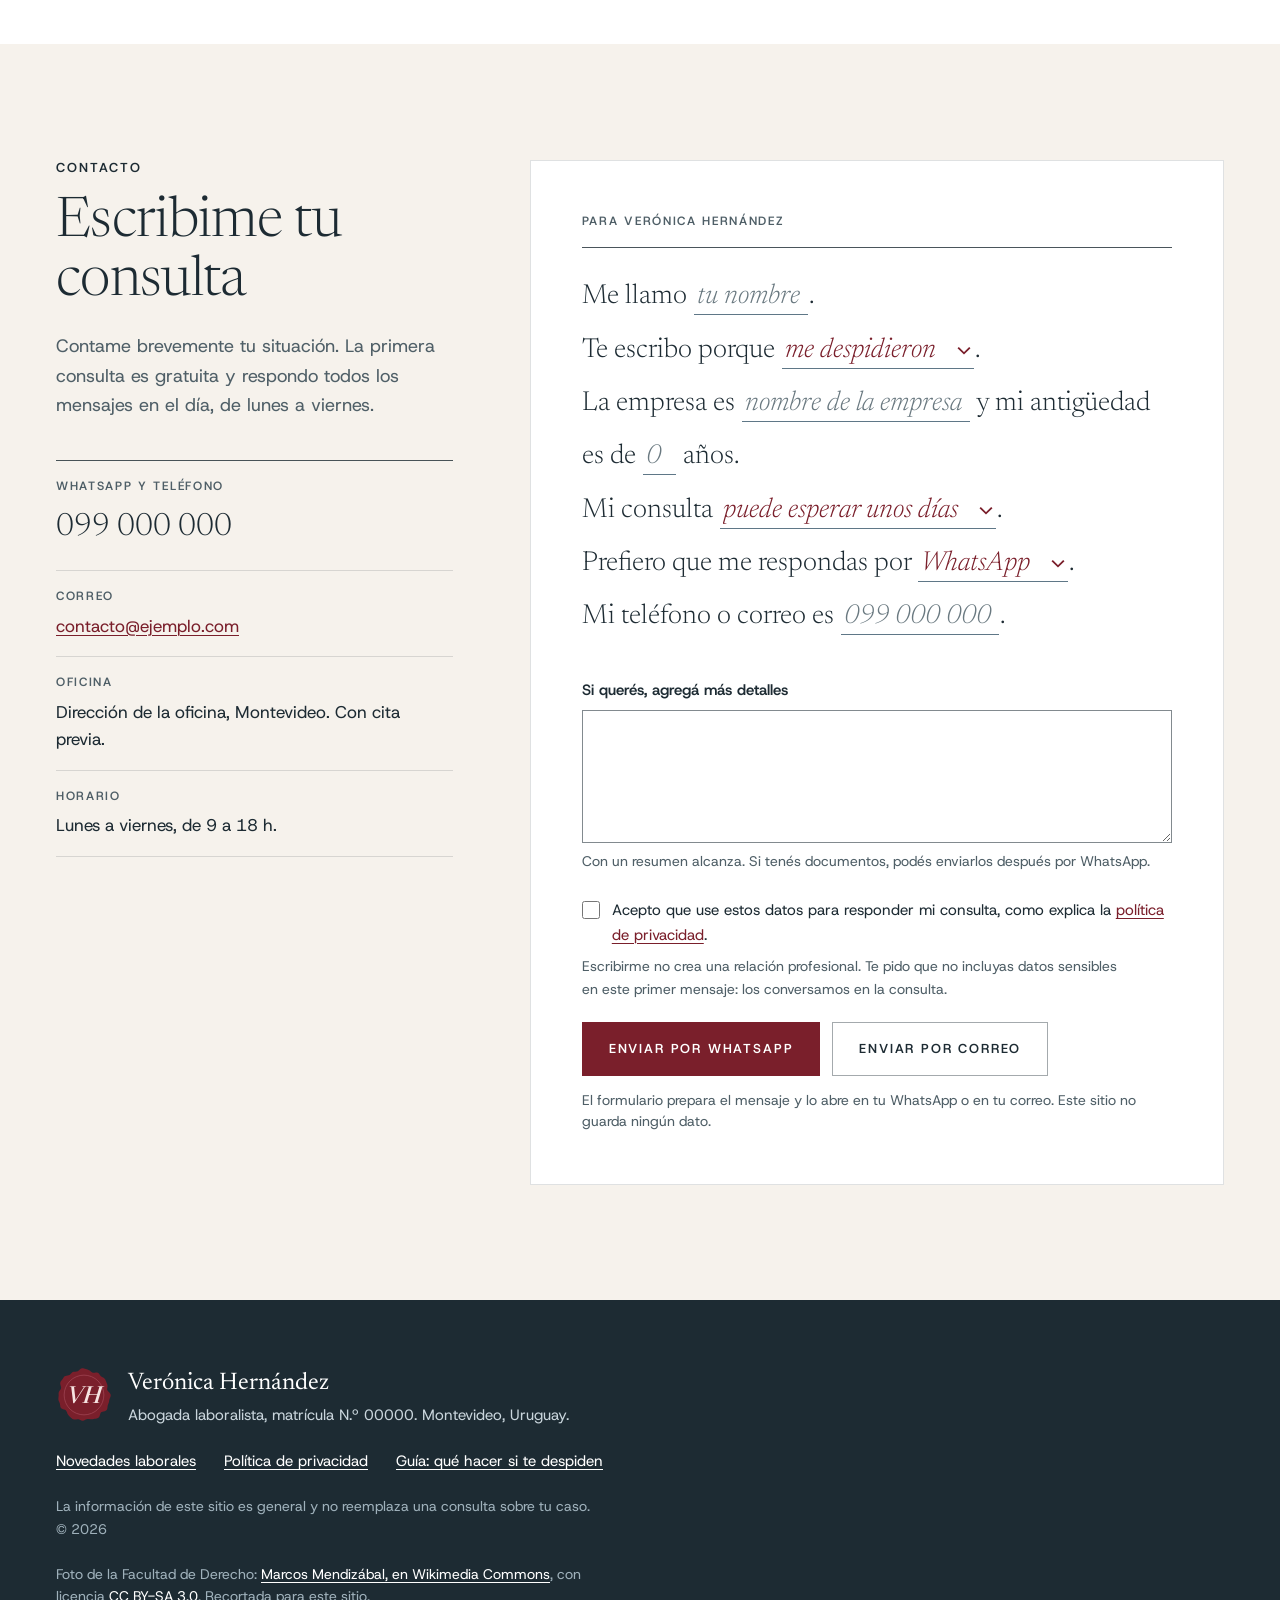
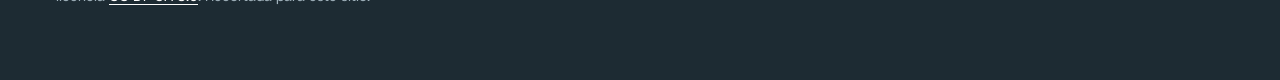
==== commit 0f65784d: "Cambiar el nombre de ejemplo a Verónica Hernández El nombre provisorio pasa a ser Verónica Hernández" ====
--- a/index.html
+++ b/index.html
@@ -3,11 +3,11 @@
 <head>
   <meta charset="utf-8">
   <meta name="viewport" content="width=device-width, initial-scale=1">
-  <title>Ana Pérez | Abogada laboralista en Montevideo</title>
+  <title>Verónica Hernández | Abogada laboralista en Montevideo</title>
   <meta name="description" content="Abogada laboralista en Montevideo. Despidos, salarios impagos, trabajo no registrado, acoso y accidentes laborales. Primera consulta gratuita y respuesta en el día.">
   <meta property="og:type" content="website">
   <meta property="og:locale" content="es_UY">
-  <meta property="og:title" content="Ana Pérez, abogada laboralista en Montevideo">
+  <meta property="og:title" content="Verónica Hernández, abogada laboralista en Montevideo">
   <meta property="og:description" content="Si tenés un problema en tu trabajo, podés contar conmigo. La primera consulta es gratuita.">
   <meta name="theme-color" content="#ffffff">
   <link rel="icon" href="favicon.svg" type="image/svg+xml">
@@ -31,13 +31,13 @@
         <circle cx="110" cy="110" r="82" fill="#6b1a25"/>
         <circle cx="110" cy="110" r="76" fill="none" stroke="#a04553" stroke-width="1.1"/>
         <circle cx="110" cy="110" r="51" fill="none" stroke="#a04553" stroke-width="1"/>
-        <text font-family="Newsreader, Georgia, serif" font-weight="600" font-size="10.5" fill="#ecd0cd"><textPath href="#sello-aro" textLength="398" lengthAdjust="spacing">DRA. ANA PÉREZ • ABOGADA LABORALISTA • MAT. 00000 •</textPath></text>
-        <text x="110" y="127" text-anchor="middle" font-family="Newsreader, Georgia, serif" font-style="italic" font-weight="500" font-size="50" fill="#f6e4e1">AP</text>
+        <text font-family="Newsreader, Georgia, serif" font-weight="600" font-size="9.8" fill="#ecd0cd"><textPath href="#sello-aro" textLength="398" lengthAdjust="spacing">DRA. VERÓNICA HERNÁNDEZ • ABOGADA LABORALISTA • MAT. 00000 •</textPath></text>
+        <text x="110" y="127" text-anchor="middle" font-family="Newsreader, Georgia, serif" font-style="italic" font-weight="500" font-size="50" fill="#f6e4e1">VH</text>
       </symbol>
       <symbol id="sello-simple" viewBox="0 0 220 220">
         <path d="M214.9 110.0 L214.8 113.7 L213.8 117.3 L212.4 120.8 L211.0 124.2 L209.9 127.6 L209.1 131.1 L208.5 134.6 L207.8 138.0 L206.8 141.4 L205.6 144.8 L204.3 148.1 L203.3 151.5 L202.6 155.2 L202.2 159.0 L201.6 162.9 L200.4 166.5 L198.3 169.6 L195.1 171.9 L191.1 173.4 L186.8 174.4 L182.6 175.4 L179.1 176.7 L176.5 178.9 L174.8 181.9 L173.5 185.7 L172.4 189.9 L170.9 193.9 L168.9 197.3 L166.1 199.7 L162.7 201.3 L159.1 202.3 L155.4 203.0 L151.7 203.6 L148.1 204.3 L144.6 205.0 L141.0 205.5 L137.4 205.6 L133.7 205.2 L130.1 204.6 L126.6 204.1 L123.2 204.2 L120.0 205.0 L116.7 206.5 L113.4 208.4 L110.0 210.2 L106.5 211.2 L102.9 211.3 L99.5 210.3 L96.1 208.7 L92.9 207.0 L89.7 205.7 L86.3 205.2 L82.7 205.3 L78.8 205.9 L74.9 206.4 L71.1 206.3 L67.5 205.5 L64.2 203.8 L61.3 201.6 L58.6 199.1 L55.9 196.5 L53.3 194.1 L50.7 191.6 L48.3 189.0 L46.3 186.0 L44.6 182.6 L43.3 179.0 L42.1 175.6 L40.5 172.5 L38.3 170.2 L35.3 168.4 L31.5 167.0 L27.4 165.7 L23.5 164.0 L20.4 161.8 L18.2 158.8 L16.9 155.4 L16.4 151.7 L16.0 148.0 L15.4 144.4 L14.4 141.1 L12.9 137.8 L11.4 134.6 L10.2 131.2 L9.4 127.7 L9.3 124.2 L9.6 120.6 L10.0 117.0 L10.3 113.5 L10.3 110.0 L10.2 106.5 L10.3 103.0 L10.8 99.6 L12.1 96.2 L14.1 93.1 L16.3 90.1 L18.4 87.2 L19.7 84.1 L20.1 80.8 L19.5 77.1 L18.3 73.0 L17.1 68.7 L16.6 64.4 L17.0 60.5 L18.4 57.1 L20.6 54.1 L23.1 51.4 L25.5 48.6 L27.5 45.5 L29.2 42.2 L31.2 39.1 L33.9 36.6 L37.5 34.9 L41.6 34.0 L45.8 33.5 L49.7 32.8 L53.0 31.5 L55.7 29.5 L58.1 26.9 L60.4 24.1 L63.0 21.5 L65.9 19.6 L69.3 18.5 L72.9 18.2 L76.6 18.2 L80.2 18.1 L83.4 17.4 L86.5 15.8 L89.5 13.3 L92.5 10.5 L95.6 7.8 L99.1 5.9 L102.6 4.9 L106.3 4.8 L110.0 5.5 L113.6 6.6 L117.2 7.7 L120.6 8.8 L124.1 9.9 L127.4 11.3 L130.6 13.0 L133.6 15.2 L136.5 17.7 L139.3 20.0 L142.1 21.7 L145.3 22.5 L148.9 22.6 L152.8 22.2 L156.9 21.7 L160.9 21.9 L164.4 22.9 L167.4 24.9 L169.8 27.7 L171.9 30.7 L174.0 33.7 L176.5 36.2 L179.3 38.2 L182.5 40.0 L185.8 41.7 L188.9 43.8 L191.5 46.4 L193.5 49.4 L195.0 52.7 L196.3 56.1 L197.6 59.4 L198.9 62.7 L200.3 65.9 L201.5 69.3 L202.2 72.8 L202.2 76.4 L201.7 80.2 L201.1 83.9 L200.8 87.4 L201.4 90.6 L203.0 93.6 L205.6 96.6 L208.7 99.6 L211.7 102.9 L213.9 106.4Z" fill="#7a1f2b"/>
         <circle cx="110" cy="110" r="78" fill="none" stroke="#a04553" stroke-width="3"/>
-        <text x="110" y="142" text-anchor="middle" font-family="Newsreader, Georgia, serif" font-style="italic" font-weight="500" font-size="92" fill="#f6e4e1">AP</text>
+        <text x="110" y="142" text-anchor="middle" font-family="Newsreader, Georgia, serif" font-style="italic" font-weight="500" font-size="92" fill="#f6e4e1">VH</text>
       </symbol>
     </defs>
   </svg>
@@ -49,7 +49,7 @@
       <a class="marca" href="./">
         <svg class="marca-sello" viewBox="0 0 220 220" aria-hidden="true"><use href="#sello-simple"/></svg>
         <span class="marca-texto">
-          <span class="marca-nombre">Ana Pérez</span>
+          <span class="marca-nombre">Verónica Hernández</span>
           <span class="marca-rol">Abogada laboralista</span>
         </span>
       </a>
@@ -88,7 +88,7 @@
           <span class="bloque bloque-superior" aria-hidden="true"></span>
           <span class="bloque bloque-inferior" aria-hidden="true"></span>
           <img src="fotos/puertas.webp" alt="" width="1100" height="1375" fetchpriority="high">
-          <svg class="portada-sello" viewBox="0 0 220 220" role="img" aria-label="Sello de la doctora Ana Pérez, abogada laboralista, matrícula 00000"><use href="#sello"/></svg>
+          <svg class="portada-sello" viewBox="0 0 220 220" role="img" aria-label="Sello de la doctora Verónica Hernández, abogada laboralista, matrícula 00000"><use href="#sello"/></svg>
         </figure>
       </div>
     </section>
@@ -98,7 +98,7 @@
       <div class="contenedor">
         <h2 class="ceja" id="declaracion-titulo">Para trabajadoras y trabajadores</h2>
         <p class="declaracion-texto">Represento a trabajadoras y trabajadores en casos de <a href="#despido">despido</a>, <a href="#pagos">salarios impagos</a>, <a href="#registro">trabajo no registrado</a>, <a href="#acoso">acoso</a> y <a href="#accidente">accidentes laborales</a>. Mi compromiso es que entiendas tus derechos, que conozcas tus opciones y que cada decisión sea tuya.</p>
-        <p class="declaracion-firma"><span class="firma">Ana Pérez</span>Abogada laboralista. Matrícula N.º&nbsp;00000.</p>
+        <p class="declaracion-firma"><span class="firma">Verónica Hernández</span>Abogada laboralista. Matrícula N.º&nbsp;00000.</p>
       </div>
     </section>
 
@@ -261,7 +261,7 @@
               <li>No aplica a la industria de la construcción, que tiene un régimen propio.</li>
             </ul>
             <div class="estimacion-pie">
-              <p class="estimacion-firma"><span class="firma firma-chica">Ana Pérez</span>La revisamos juntos en la consulta gratuita.</p>
+              <p class="estimacion-firma"><span class="firma firma-chica">Verónica Hernández</span>La revisamos juntos en la consulta gratuita.</p>
               <a class="boton js-wa-cuenta" href="https://wa.me/59899000000" target="_blank" rel="noopener">Enviar esta estimación por WhatsApp</a>
             </div>
           </article>
@@ -321,10 +321,10 @@
         <figure class="dividido-foto">
           <span class="bloque bloque-lateral" aria-hidden="true"></span>
           <!-- Con un retrato de la abogada, reemplazar esta imagen por la siguiente y quitar su crédito del pie:
-               <img src="fotos/retrato.webp" alt="Ana Pérez, abogada laboralista" width="1000" height="1250"> -->
+               <img src="fotos/retrato.webp" alt="Verónica Hernández, abogada laboralista" width="1000" height="1250"> -->
           <img src="fotos/facultad.webp" alt="Galería de la Facultad de Derecho de la Universidad de la República, en Montevideo" width="800" height="1000" loading="lazy" decoding="async">
           <p class="sello-profesional">
-            <span class="sp-nombre">Dra. Ana Pérez</span>
+            <span class="sp-nombre">Dra. Verónica Hernández</span>
             <span class="sp-rol">Abogada</span>
             <span class="sp-matricula">Matrícula N.º&nbsp;00000</span>
           </p>
@@ -332,7 +332,7 @@
 
         <div class="dividido-texto">
           <p class="ceja">Sobre mí</p>
-          <h2 id="quien-titulo">Soy Ana Pérez</h2>
+          <h2 id="quien-titulo">Soy Verónica Hernández</h2>
           <p class="perfil-rol">Abogada laboralista. Represento a trabajadoras y trabajadores en conflictos con su empleador.</p>
           <p>Sé que un despido, o un salario que no se paga como corresponde, no es solo una cuestión económica: afecta tu trabajo, tu tiempo y tu tranquilidad. Por eso te explico cada paso con claridad y te digo con franqueza qué se puede reclamar y qué no.</p>
           <p>Mi experiencia en compliance laboral me permite conocer cómo funcionan las empresas por dentro: qué obligaciones tienen y dónde suelen fallar. Eso me ayuda a identificar lo que se puede reclamar y a negociar con más solidez.</p>
@@ -468,7 +468,7 @@
         </div>
 
         <form class="formulario" id="formulario" novalidate>
-          <p class="formulario-para">Para Ana Pérez</p>
+          <p class="formulario-para">Para Verónica Hernández</p>
           <div class="formulario-frase">
             <p>
               Me llamo
@@ -548,7 +548,7 @@
     <div class="contenedor pie-grilla">
       <div class="pie-marca">
         <svg class="pie-sello" viewBox="0 0 220 220" aria-hidden="true"><use href="#sello-simple"/></svg>
-        <p><strong>Ana Pérez</strong><br>Abogada laboralista, matrícula N.º&nbsp;00000. Montevideo, Uruguay.</p>
+        <p><strong>Verónica Hernández</strong><br>Abogada laboralista, matrícula N.º&nbsp;00000. Montevideo, Uruguay.</p>
       </div>
       <ul class="pie-enlaces">
         <li><a href="novedades.html">Novedades laborales</a></li>
@@ -562,7 +562,7 @@
 
   <a class="wa-flotante js-wa" href="https://wa.me/59899000000" target="_blank" rel="noopener" data-texto="Hola, quisiera hacer una consulta laboral.">
     <span class="wa-icono" aria-hidden="true"><svg viewBox="0 0 24 24"><path d="M12 2a10 10 0 0 0-8.6 15.1L2 22l5-1.3A10 10 0 1 0 12 2zm0 18.2a8.2 8.2 0 0 1-4.2-1.1l-.3-.2-3 .8.8-2.9-.2-.3A8.2 8.2 0 1 1 12 20.2zm4.5-6.1c-.2-.1-1.5-.7-1.7-.8s-.4-.1-.6.1-.7.8-.8 1-.3.2-.5.1a6.7 6.7 0 0 1-2-1.2 7.4 7.4 0 0 1-1.4-1.7c-.1-.3 0-.4.1-.5l.4-.4.2-.4v-.4l-.8-1.9c-.2-.5-.4-.4-.6-.4h-.5a1 1 0 0 0-.7.3 3 3 0 0 0-.9 2.2 5.1 5.1 0 0 0 1.1 2.7 11.6 11.6 0 0 0 4.4 3.9c1.6.7 2.3.8 3.1.6a2.6 2.6 0 0 0 1.7-1.2 2.1 2.1 0 0 0 .2-1.2c-.1-.1-.3-.2-.5-.3z"/></svg></span>
-    <span class="wa-textos"><strong>WhatsApp con Ana Pérez</strong><span>Respuesta en el día</span></span>
+    <span class="wa-textos"><strong>WhatsApp con Verónica Hernández</strong><span>Respuesta en el día</span></span>
   </a>
 
   <script src="calculo.js" defer></script>
--- a/styles.css
+++ b/styles.css
@@ -1,5 +1,5 @@
 /* =========================================================
-   Estudio Ana Pérez · diseño editorial
+   Estudio Verónica Hernández · diseño editorial
    Referencias: la sobriedad editorial de los grandes estudios
    (titulares serif livianos, bloques geométricos, fotografía
    abstracta) con la identidad propia del sello de lacre.
@@ -52,6 +52,16 @@
   --margen: clamp(16px, 4.5vw, 56px);
   --separacion: clamp(80px, 9vw, 136px);
   --bloque: clamp(18px, 2.6vw, 36px);
+
+  /* Movimiento: tiempos y curvas (ver "Movimiento" más abajo) */
+  --mov-breve: 160ms;
+  --mov-medio: 480ms;
+  --mov-largo: 900ms;
+  --mov-escalon: 80ms;
+  --mov-distancia: 16px;
+  --curva-calma: cubic-bezier(0.22, 0.61, 0.36, 1);
+  --curva-firme: cubic-bezier(0.65, 0, 0.35, 1);
+  --curva-sello: cubic-bezier(0.2, 0.8, 0.2, 1);
 }
 
 *, *::before, *::after { box-sizing: border-box; }
@@ -149,7 +159,7 @@
   text-decoration: none;
   text-transform: uppercase;
   cursor: pointer;
-  transition: background-color 0.2s, border-color 0.2s, color 0.2s;
+  transition: background-color var(--mov-breve), border-color var(--mov-breve), color var(--mov-breve);
 }
 .boton:hover { background: var(--lacre-oscuro); border-color: var(--lacre-oscuro); color: #fff; }
 .boton-linea { background: transparent; border-color: rgba(29, 43, 51, 0.4); color: var(--tinta); }
@@ -171,8 +181,9 @@
   margin-left: 12px;
   font-size: 1.15em;
   letter-spacing: 0;
-  transition: transform 0.2s;
-}
+  transition: transform var(--mov-breve) var(--curva-calma);
+}
+.enlace-ceja, .enlace-fuerte { transition: color var(--mov-breve); }
 .enlace-ceja:hover, .enlace-fuerte:hover { color: var(--lacre); }
 .enlace-ceja:hover::after, .enlace-fuerte:hover::after { transform: translateX(4px); }
 
@@ -236,6 +247,9 @@
 .bloque-inferior::after { right: 0; bottom: 0; width: var(--bloque); height: 280%; min-height: 150px; }
 .bloque-lateral { right: calc(var(--bloque) * -1); bottom: calc(var(--bloque) * -1); width: var(--bloque); height: 58%; }
 .bloque-lateral::after { right: 0; bottom: 0; width: 220px; height: var(--bloque); }
+/* Cada L crece desde su esquina. */
+.bloque-superior { transform-origin: left top; }
+.bloque-inferior, .bloque-lateral { transform-origin: right bottom; }
 
 /* ---------- Espacios para completar ---------- */
 .blanco {
@@ -253,7 +267,7 @@
   line-height: 1.25;
   -webkit-appearance: none;
   appearance: none;
-  transition: border-color 0.15s, background-color 0.15s;
+  transition: border-color var(--mov-breve), background-color var(--mov-breve);
 }
 .blanco:hover { border-bottom-color: var(--lacre); }
 .blanco:focus { outline: none; border-bottom-color: var(--lacre); background-color: var(--lacre-claro); }
@@ -292,7 +306,7 @@
   width: 100%;
   aspect-ratio: 4 / 5;
   object-fit: cover;
-  animation: revelar 1.1s cubic-bezier(0.2, 0.7, 0.2, 1) 0.1s both;
+  animation: revelar var(--mov-largo) var(--curva-firme) 120ms both;
 }
 .portada-sello {
   position: absolute;
@@ -303,7 +317,23 @@
   height: 156px;
   filter: drop-shadow(0 8px 14px rgba(29, 43, 51, 0.24));
   transform: rotate(-10deg);
-  animation: sellar 0.7s cubic-bezier(0.2, 0.8, 0.2, 1) 0.95s both;
+  animation: sellar 700ms var(--curva-sello) 1300ms both;
+}
+/* Entrada de la portada: primero se lee y después se firma. Etiqueta, título,
+   texto, acciones y nota, de a una; la foto se revela a la par; los bloques
+   crecen desde su esquina y el sello llega al final. */
+.portada-texto > * { animation: aparecer var(--mov-medio) var(--curva-calma) both; }
+.portada-texto > :nth-child(1) { animation-delay: 100ms; }
+.portada-texto > :nth-child(2) { animation-delay: 180ms; }
+.portada-texto > :nth-child(3) { animation-delay: 260ms; }
+.portada-texto > :nth-child(4) { animation-delay: 340ms; }
+.portada-texto > :nth-child(5) { animation-delay: 420ms; }
+.portada-foto .bloque { animation: crecer var(--mov-largo) var(--curva-firme) 700ms both; }
+@keyframes aparecer {
+  from { opacity: 0; translate: 0 var(--mov-distancia); }
+}
+@keyframes crecer {
+  from { scale: 0; }
 }
 @keyframes revelar {
   from { clip-path: inset(100% 0 0 0); transform: scale(1.05); }
@@ -365,7 +395,7 @@
   text-align: left;
   text-decoration: none;
   cursor: pointer;
-  transition: color 0.2s;
+  transition: color var(--mov-breve);
 }
 .indice a::after, .indice button::after {
   content: "→";
@@ -374,7 +404,7 @@
   font: 400 1.125rem var(--sans);
   opacity: 0;
   transform: translateX(-6px);
-  transition: opacity 0.2s, transform 0.2s;
+  transition: opacity var(--mov-breve), transform var(--mov-breve) var(--curva-calma);
 }
 .indice a:hover, .indice button:hover, .indice [aria-selected="true"] { color: var(--tinta); }
 .indice button:hover::after, .indice [aria-selected="true"]::after { opacity: 1; transform: none; }
@@ -486,6 +516,7 @@
 .dividido-foto img { position: relative; z-index: 1; width: 100%; aspect-ratio: 4 / 5; object-fit: cover; }
 .dividido-invertido .bloque-lateral { right: auto; left: calc(var(--bloque) * -1); }
 .dividido-invertido .bloque-lateral::after { right: auto; left: 0; }
+.dividido-invertido .bloque-lateral { transform-origin: left bottom; }
 
 .pasos { margin: 0; padding: 0; list-style: none; counter-reset: paso; }
 .pasos li {
@@ -529,6 +560,8 @@
   font-family: var(--serif);
   text-align: center;
   transform: rotate(-3deg);
+  /* Al sellarse crece desde el borde derecho, para no salirse de la pantalla en el teléfono. */
+  transform-origin: 100% 50%;
 }
 .sp-nombre { font-size: 1.375rem; font-weight: 600; line-height: 1.2; }
 .sp-rol { font-size: 1.0625rem; font-style: italic; }
@@ -578,7 +611,7 @@
   margin-top: auto;
   padding-top: 24px;
   font-size: 1.125rem;
-  transition: transform 0.2s;
+  transition: transform var(--mov-breve) var(--curva-calma);
 }
 .novedad-tarjeta:hover::after { transform: translateX(4px); }
 .novedad-tarjeta:focus-within { outline: 2px solid #fff; outline-offset: 8px; }
@@ -689,7 +722,7 @@
   box-shadow: 0 4px 18px rgba(29, 43, 51, 0.2);
   color: var(--tinta);
   text-decoration: none;
-  transition: opacity 0.2s, transform 0.2s;
+  transition: opacity var(--mov-medio) var(--curva-calma), transform var(--mov-medio) var(--curva-calma);
 }
 .wa-flotante:hover { color: var(--tinta); }
 .wa-flotante.oculto { opacity: 0; transform: translateY(12px); pointer-events: none; }
@@ -763,7 +796,7 @@
   .novedades-grilla { gap: 40px; }
 }
 
-@media (max-width: 1180px) {
+@media (max-width: 1240px) {
   .menu-boton { display: inline-flex; align-items: center; }
   .menu {
     position: absolute;
@@ -807,6 +840,57 @@
   .sp-nombre { font-size: 1.125rem; }
 }
 
+/* ---------- Movimiento ----------
+   Lo que entra al cargar (la portada y el comienzo de cada página) usa
+   animaciones. Lo que aparece al bajar lo marca script.js con data-mov
+   ("aparece", "revela", "crece" o "sella") y el orden dentro de su grupo
+   (--orden); cuando el grupo entra en pantalla recibe .en-vista, una sola vez. */
+.pagina-cuerpo > .ceja, .pagina-cuerpo > h1, .novedades-cabeza > *, .pagina-bajada, .pagina-fecha {
+  animation: aparecer var(--mov-medio) var(--curva-calma) both;
+}
+.pagina-cuerpo > .ceja, .novedades-cabeza > .ceja { animation-delay: 100ms; }
+.pagina-cuerpo > h1, .novedades-cabeza > h1 { animation-delay: 180ms; }
+.pagina-bajada { animation-delay: 260ms; }
+.pagina-fecha { animation-delay: 340ms; }
+.pagina-foto img { animation: revelar var(--mov-largo) var(--curva-firme) 200ms both; }
+.pagina-foto .bloque { animation: crecer var(--mov-largo) var(--curva-firme) 750ms both; }
+
+[data-mov] { transition-delay: calc(var(--orden, 0) * var(--mov-escalon) + var(--mov-retraso, 0ms)); }
+[data-mov="aparece"] {
+  opacity: 0;
+  translate: 0 var(--mov-distancia);
+  transition-property: opacity, translate;
+  transition-duration: var(--mov-medio);
+  transition-timing-function: var(--curva-calma);
+}
+[data-mov="revela"] {
+  clip-path: inset(100% 0 0 0);
+  transition-property: clip-path;
+  transition-duration: var(--mov-largo);
+  transition-timing-function: var(--curva-firme);
+}
+[data-mov="crece"] {
+  --mov-retraso: 450ms;
+  scale: 0;
+  transition-property: scale;
+  transition-duration: var(--mov-largo);
+  transition-timing-function: var(--curva-firme);
+}
+[data-mov="sella"] {
+  --mov-retraso: 900ms;
+  opacity: 0;
+  scale: 1.3;
+  transition-property: opacity, scale;
+  transition-duration: 200ms, var(--mov-medio);
+  transition-timing-function: ease-out, var(--curva-sello);
+}
+.banda-tarjeta[data-mov] { --mov-retraso: 300ms; }
+.en-vista [data-mov], [data-mov].en-vista { opacity: 1; translate: 0 0; scale: 1; clip-path: inset(0 0 0 0); }
+
+@media print {
+  [data-mov] { opacity: 1 !important; translate: 0 0 !important; scale: 1 !important; clip-path: none !important; }
+}
+
 @media (prefers-reduced-motion: reduce) {
   html { scroll-behavior: auto; }
   *, *::before, *::after { transition: none !important; animation: none !important; }
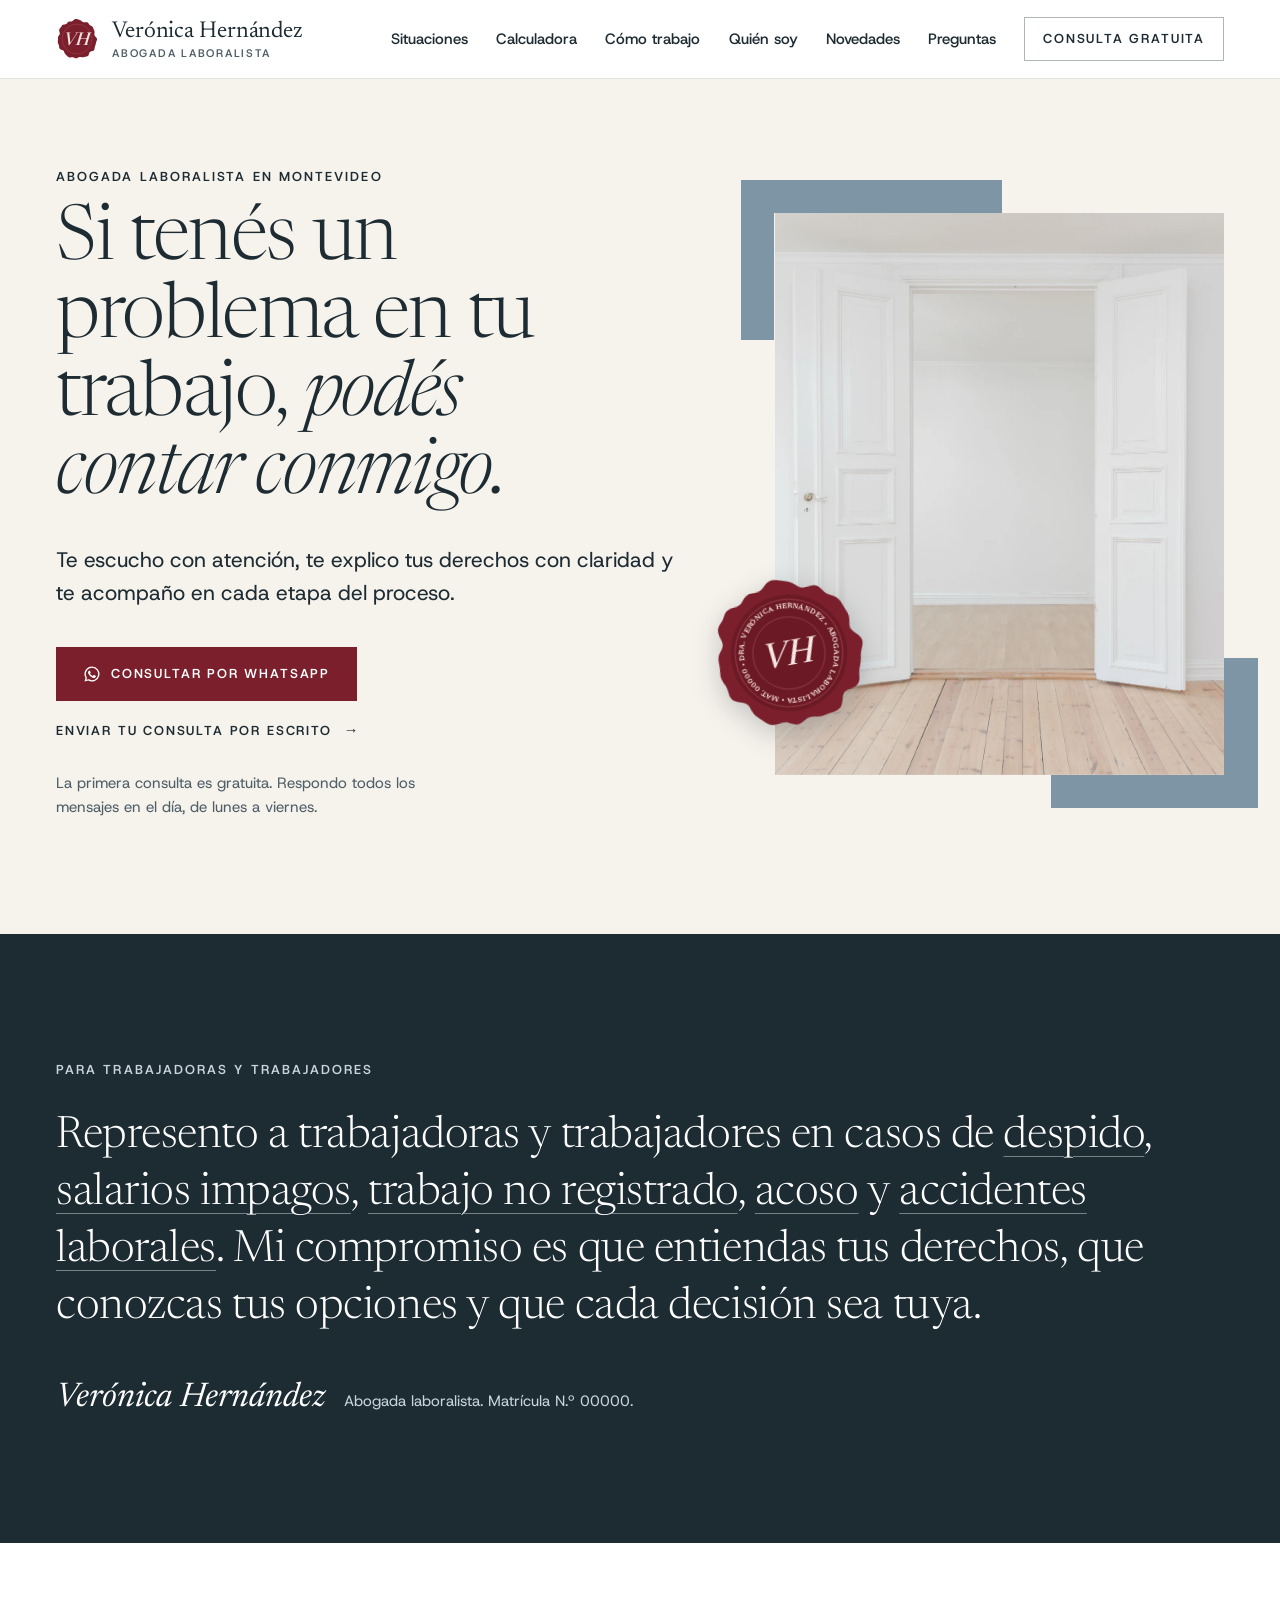
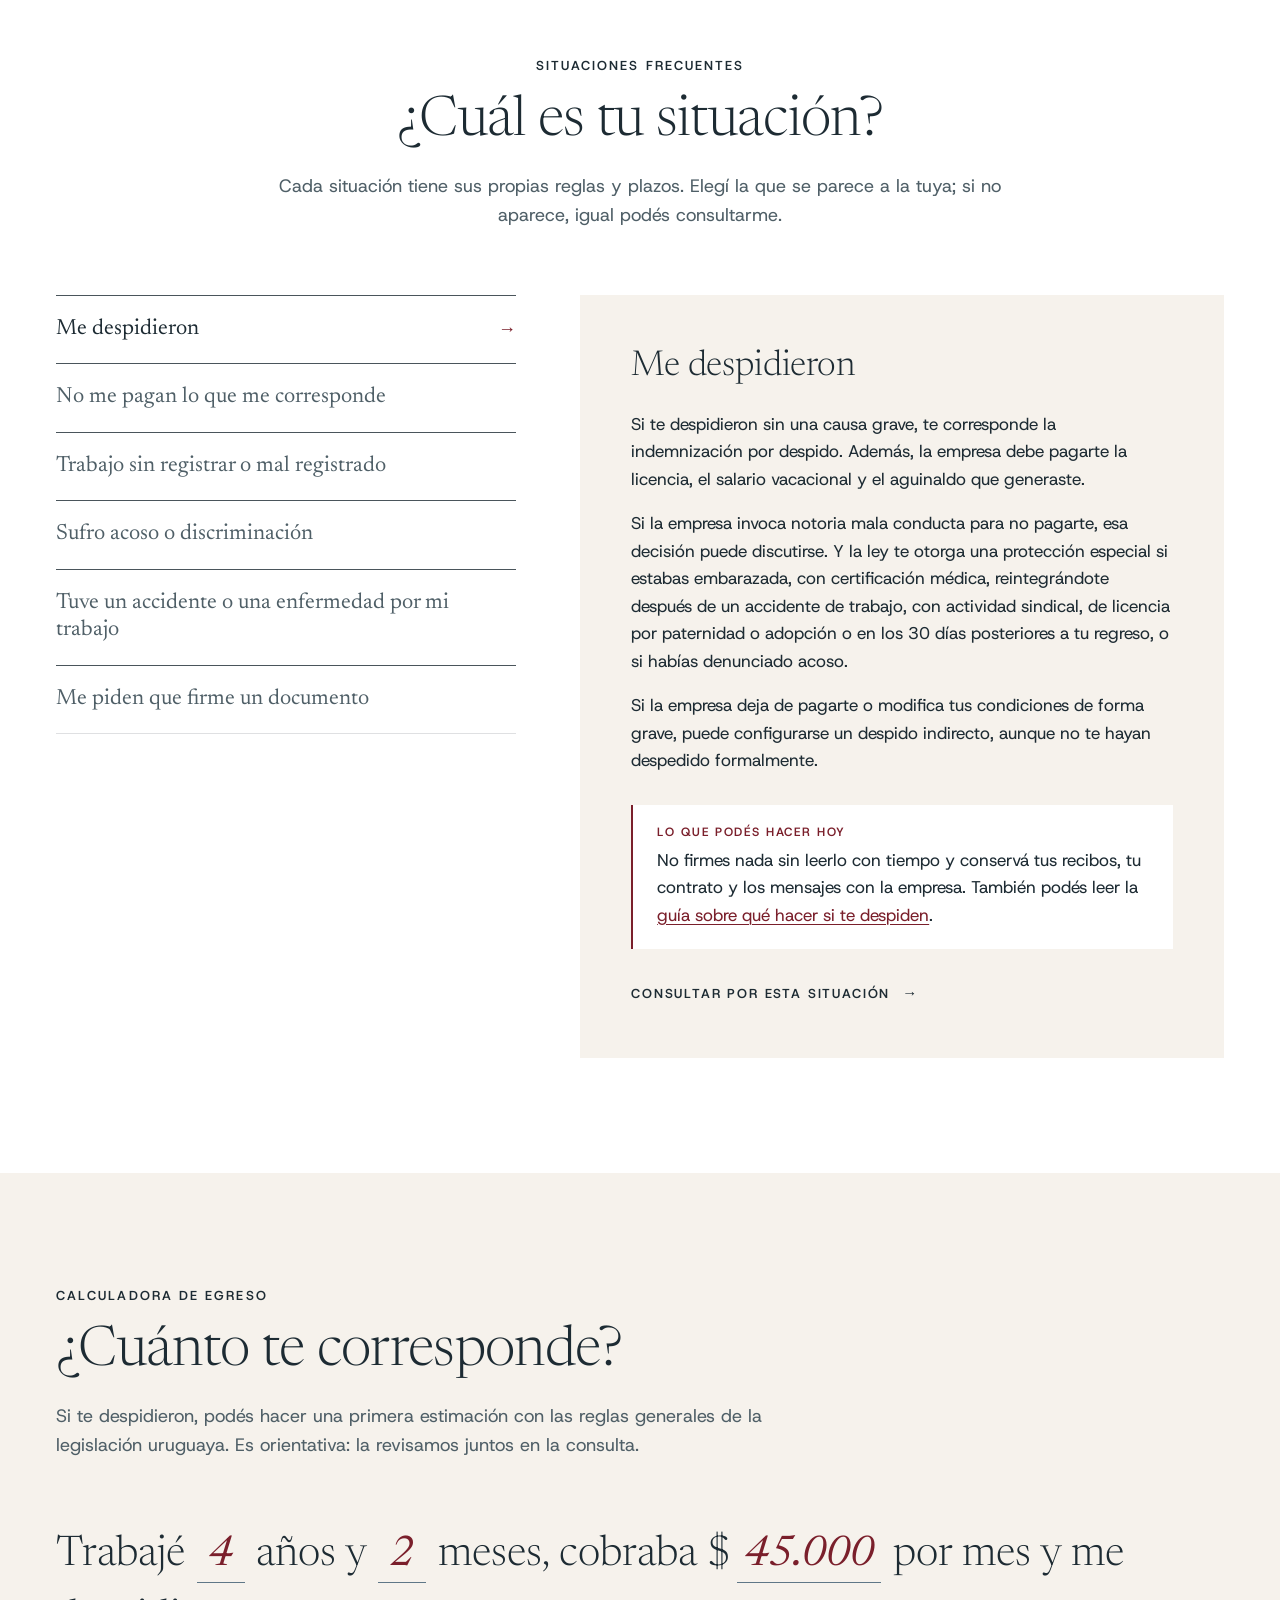
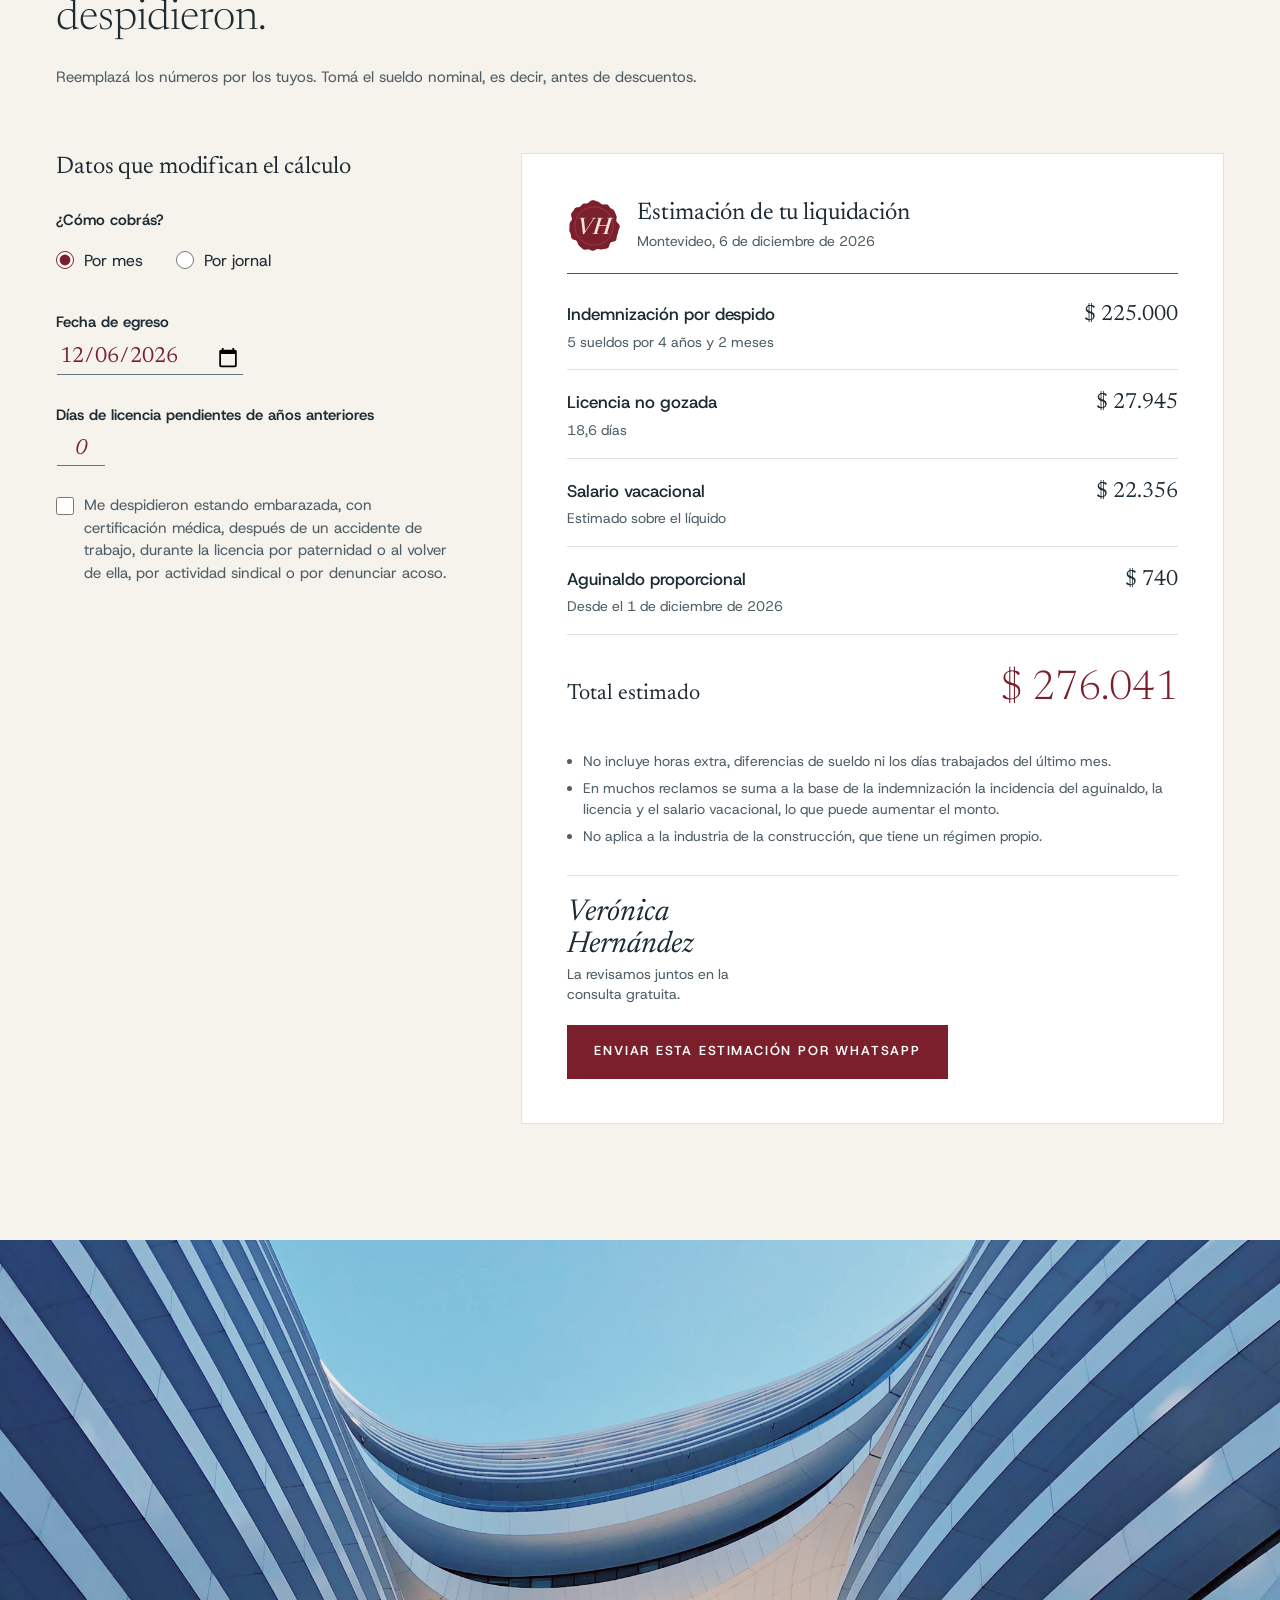
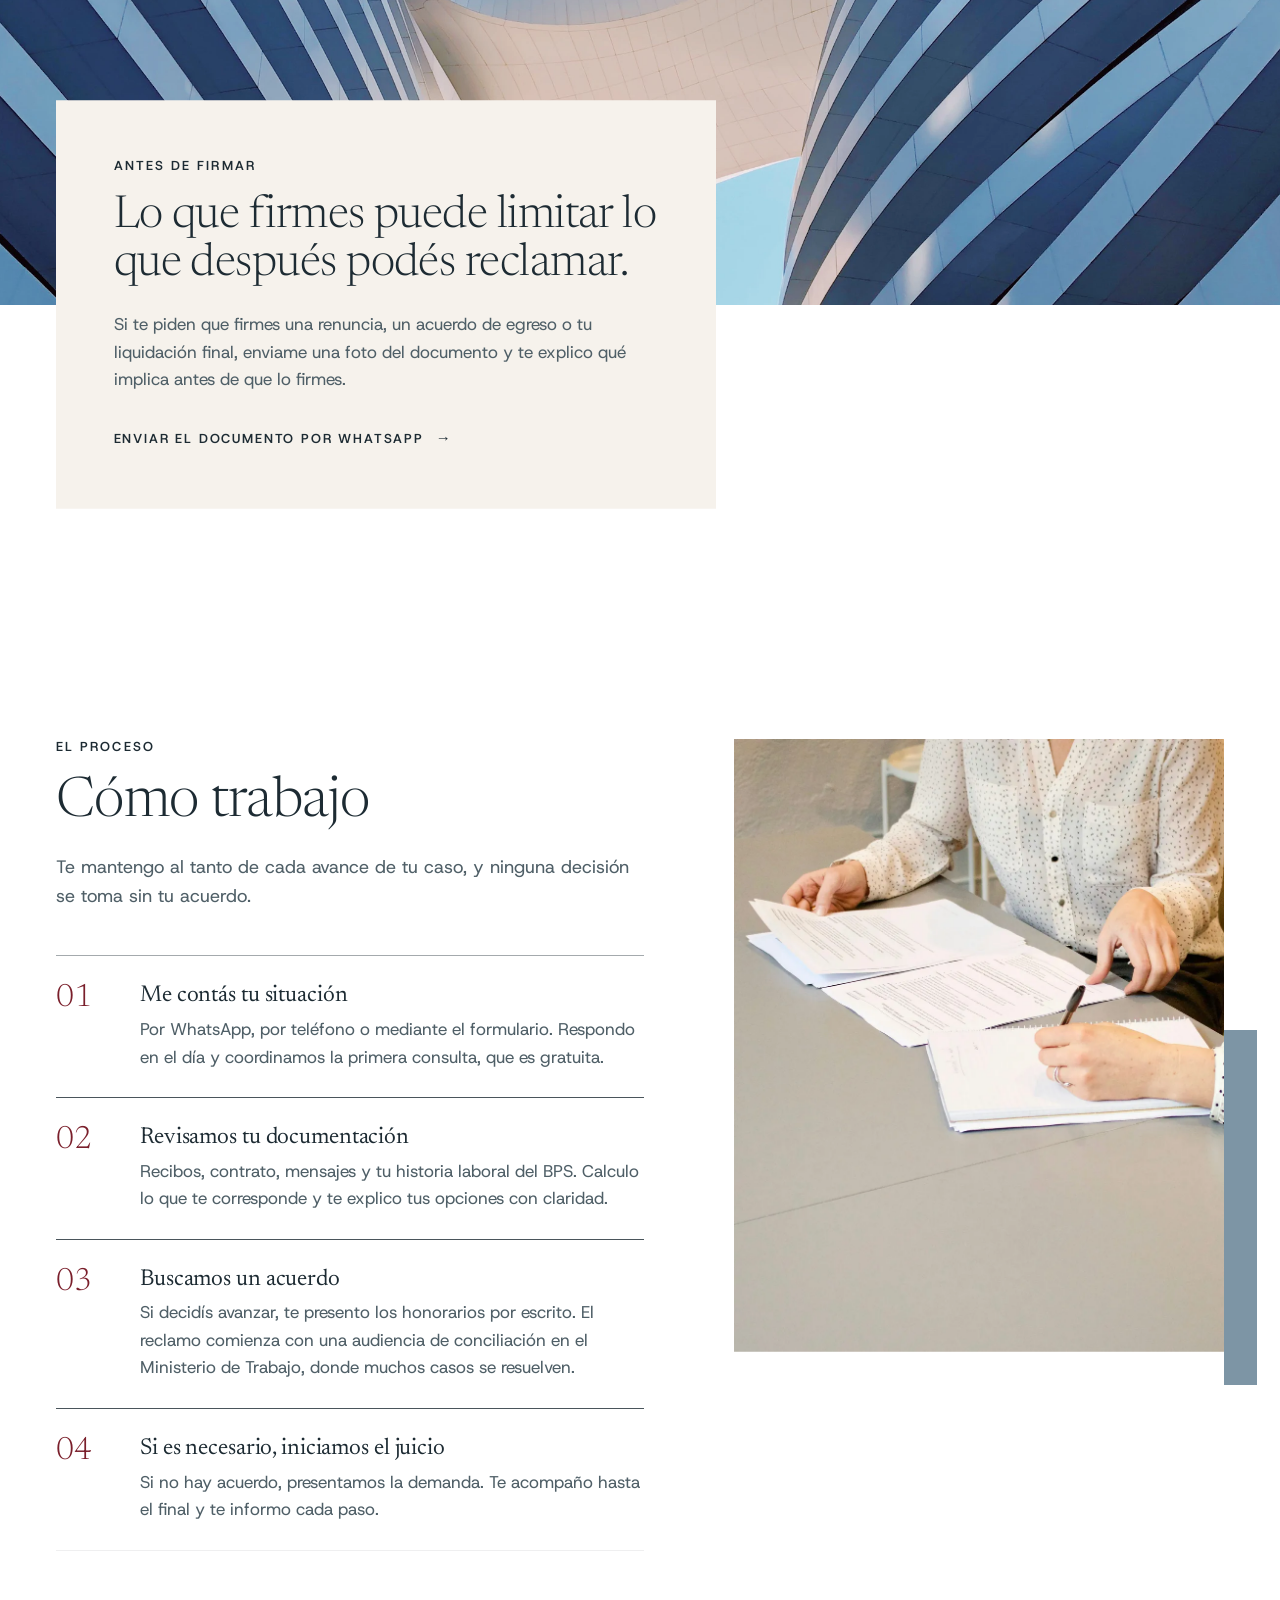
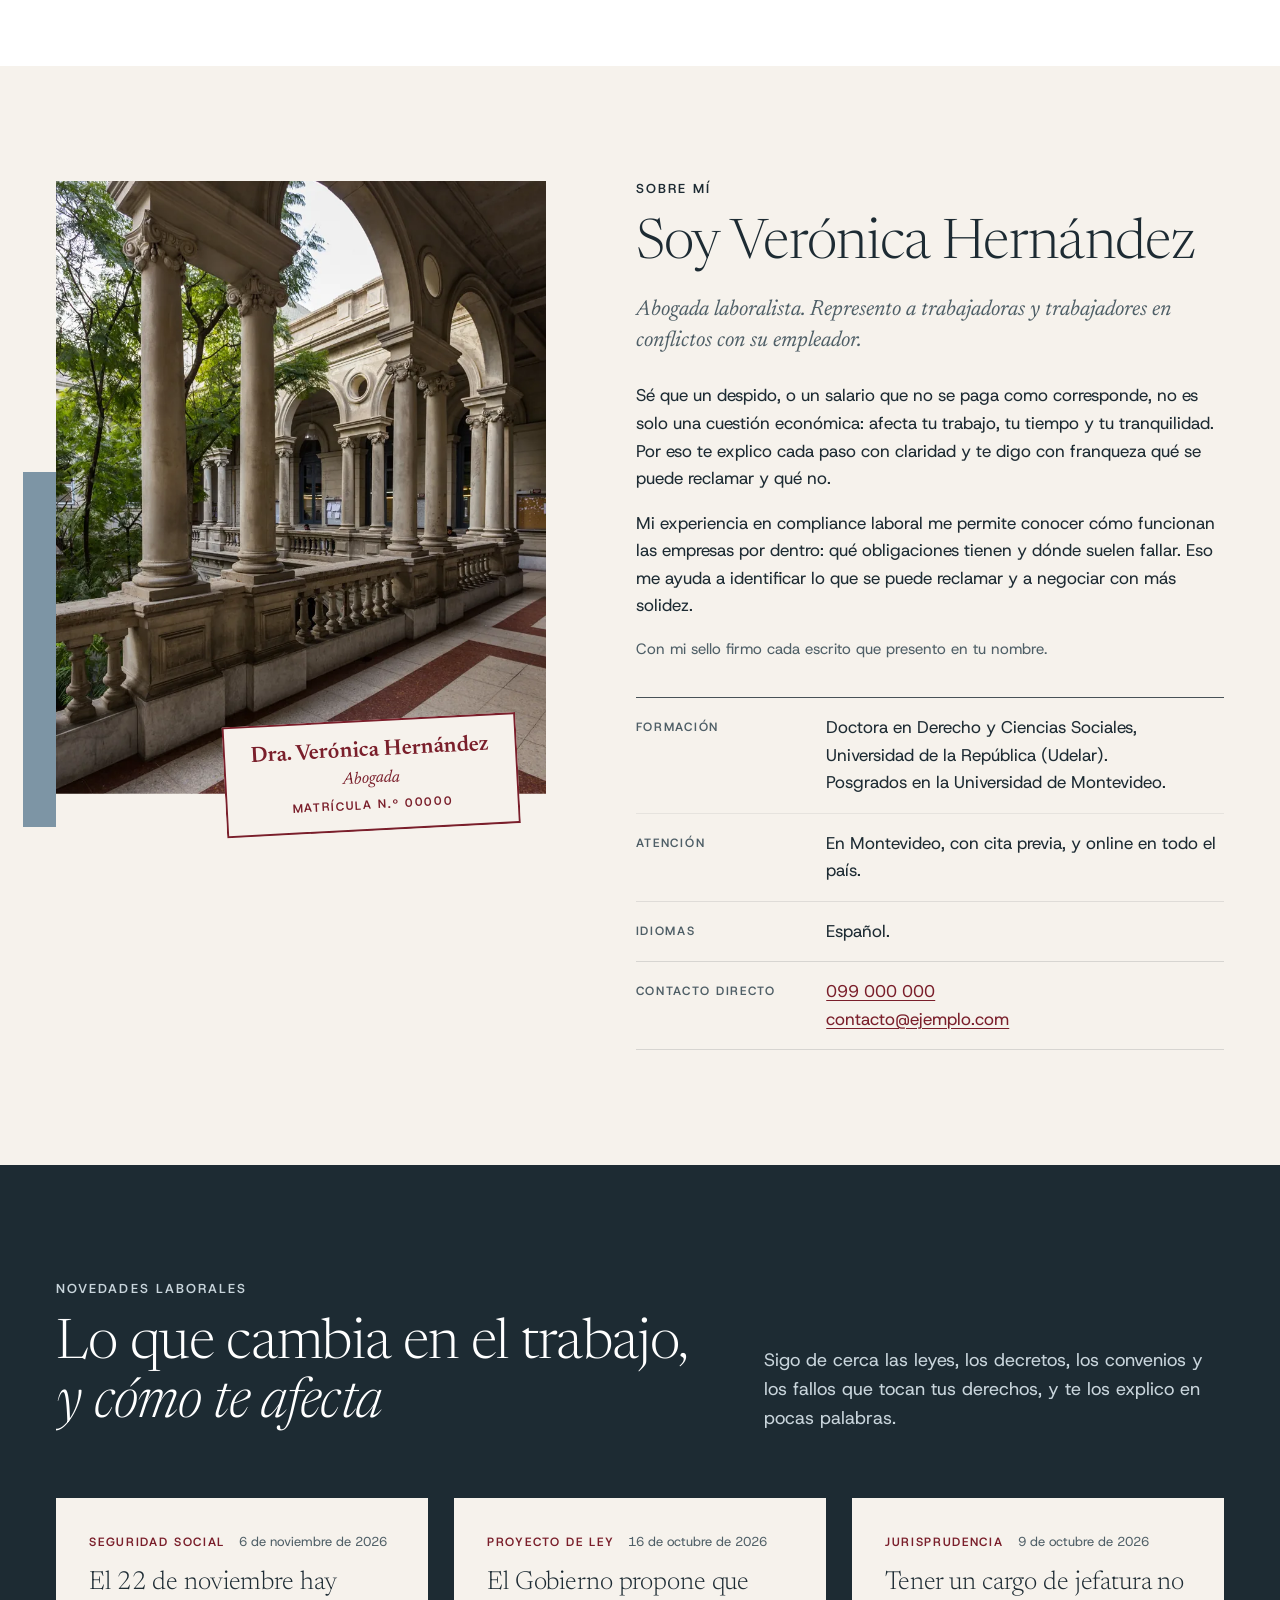
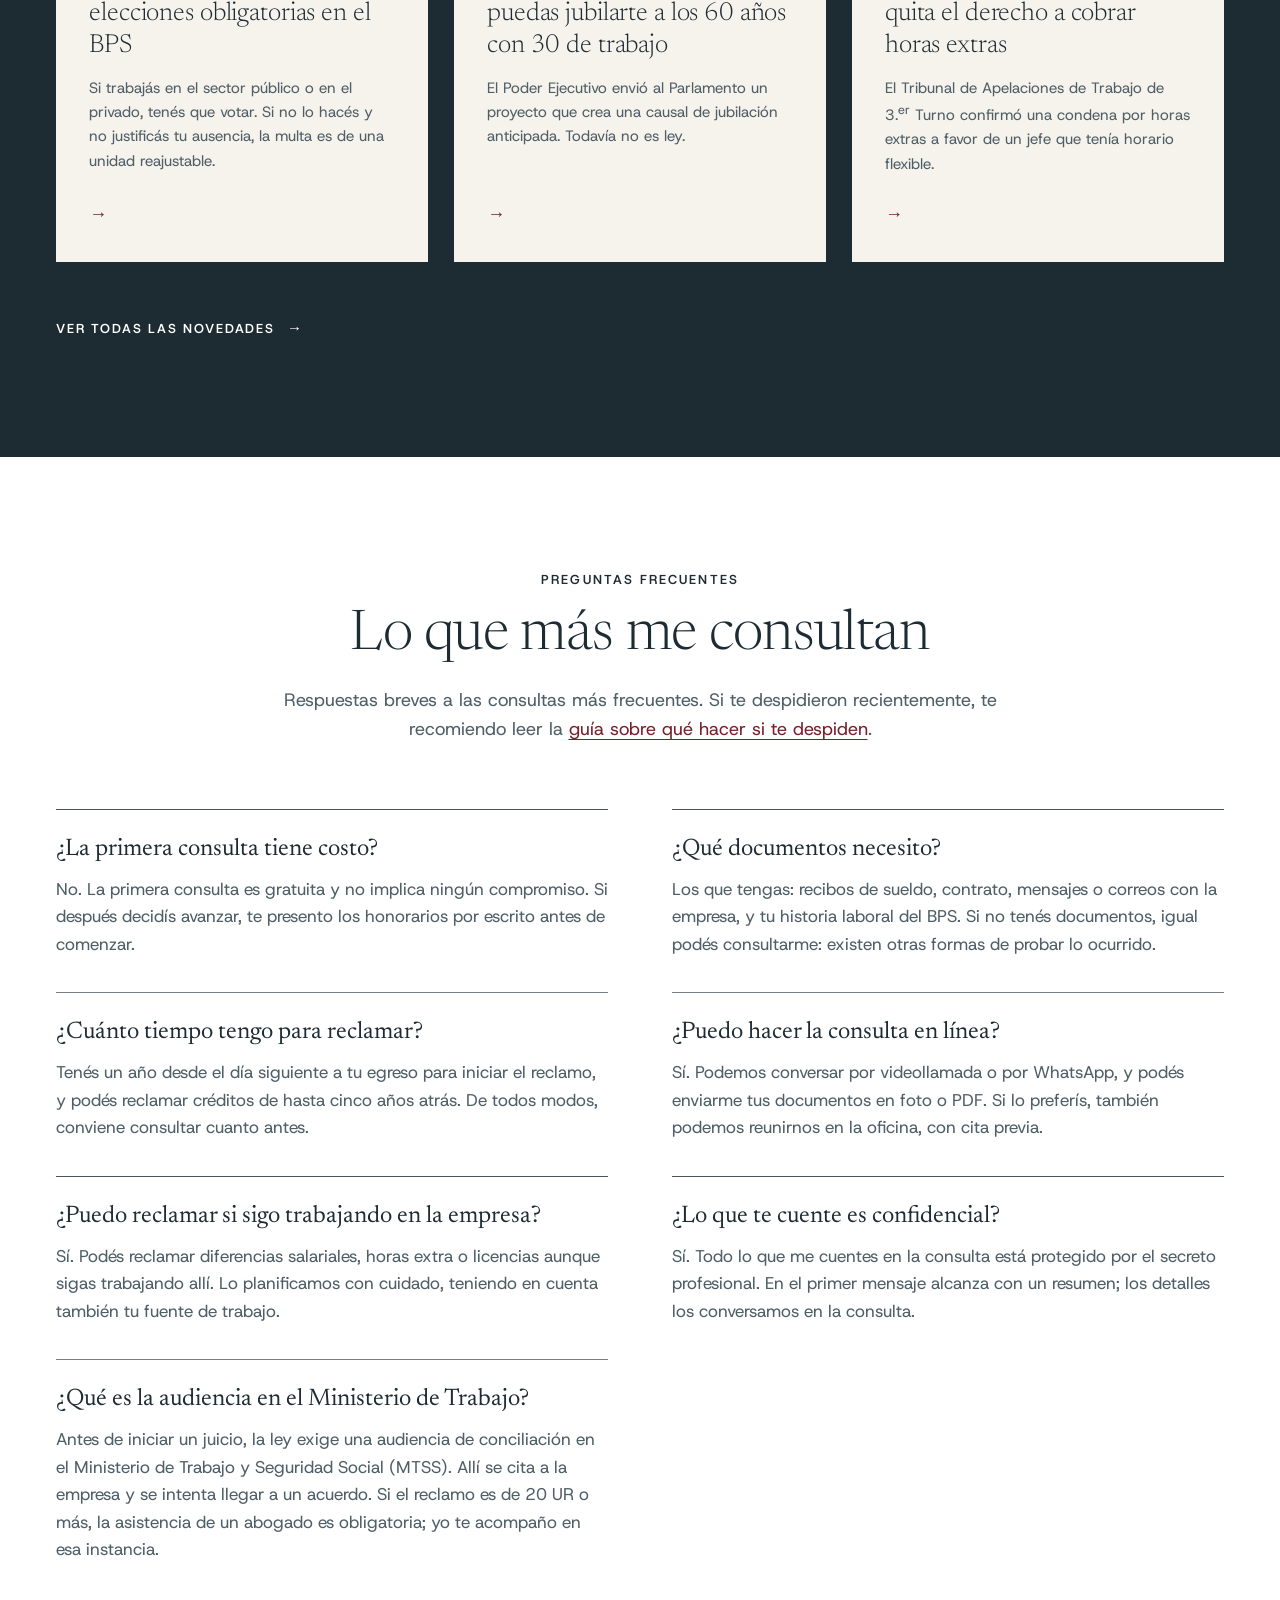
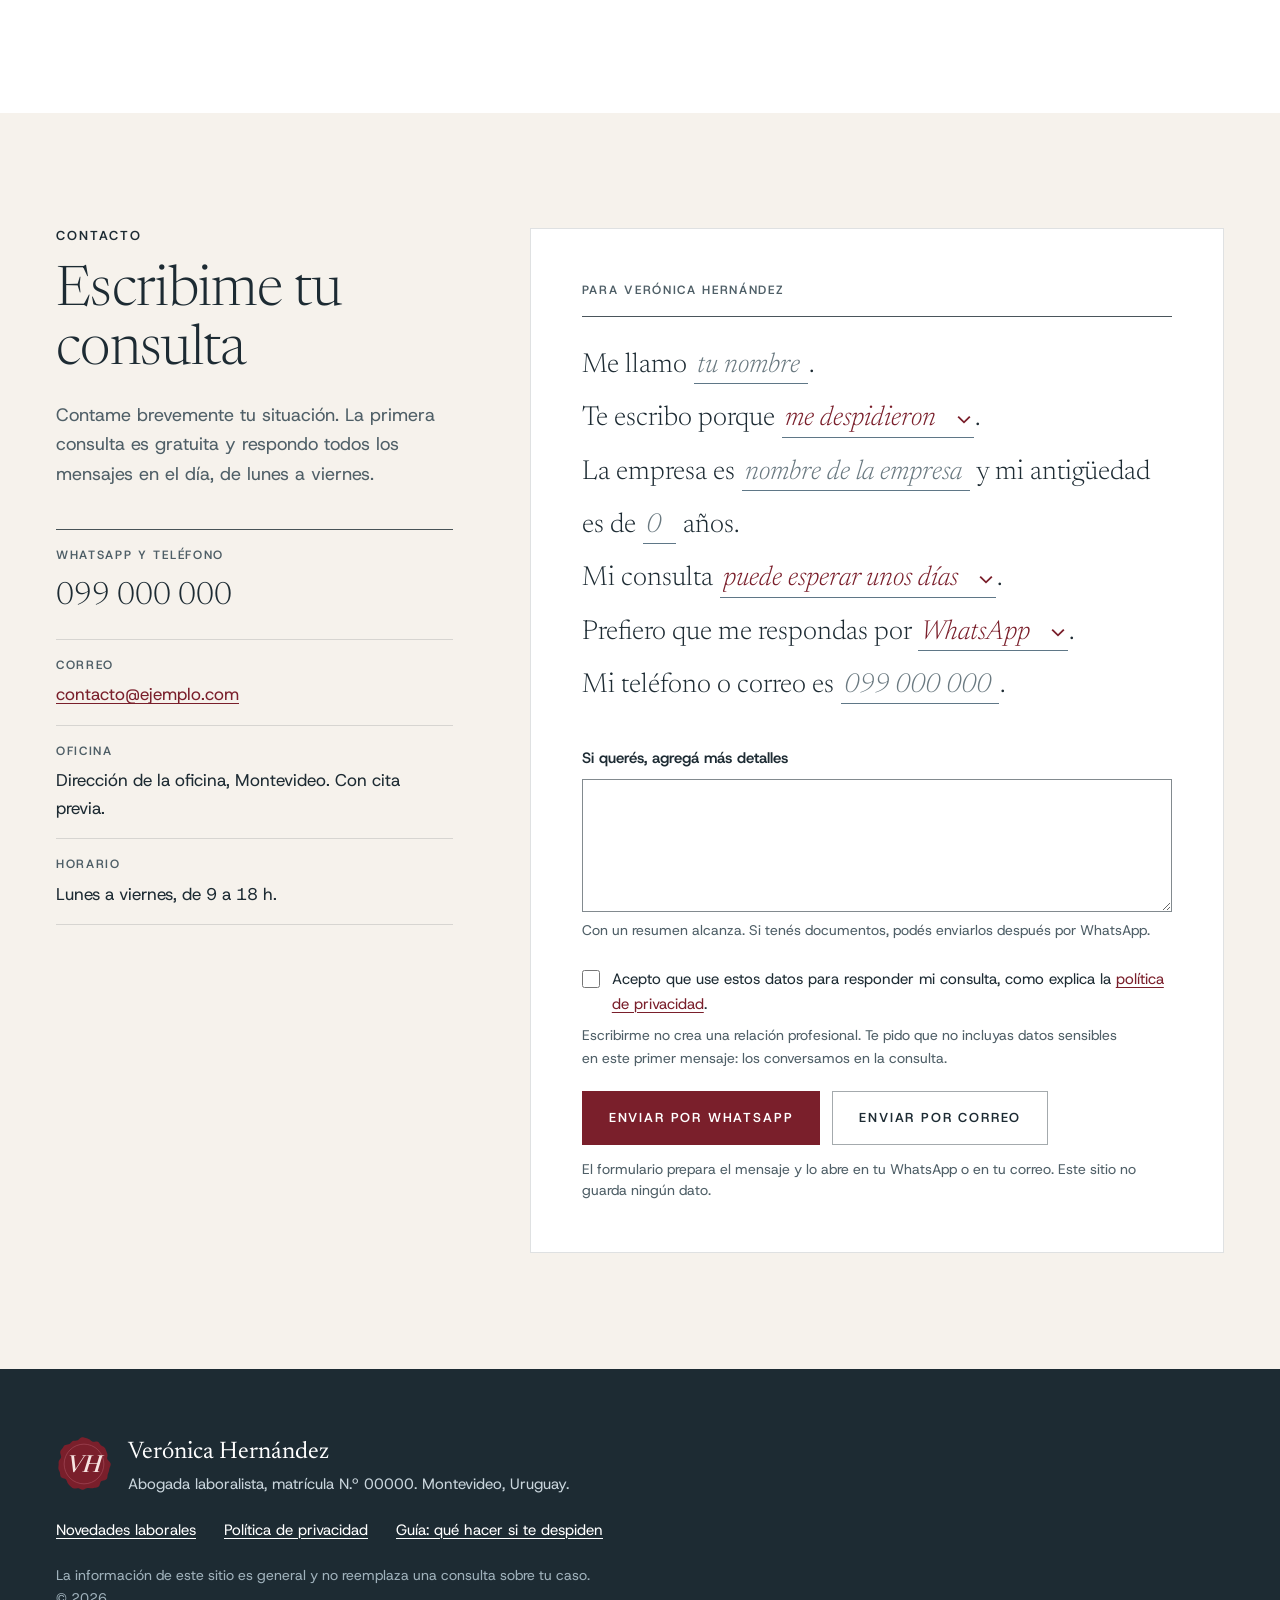
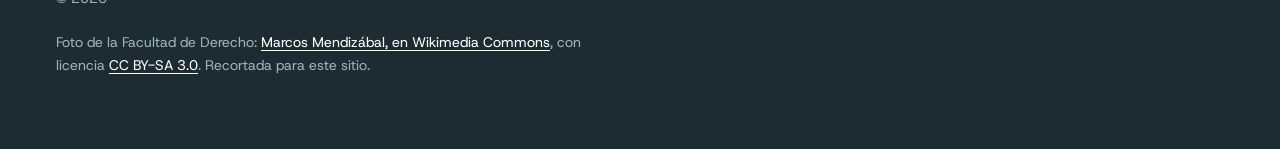
==== commit 313722b0: "Usar una foto de una firma en "Cómo trabajo" La foto de las manos conversando se reemplaza por la de" ====
--- a/index.html
+++ b/index.html
@@ -310,7 +310,7 @@
         </div>
         <figure class="dividido-foto">
           <span class="bloque bloque-lateral" aria-hidden="true"></span>
-          <img src="fotos/conversacion.webp" alt="" width="1000" height="1250" loading="lazy" decoding="async">
+          <img src="fotos/firma.webp" alt="" width="1000" height="1250" loading="lazy" decoding="async">
         </figure>
       </div>
     </section>
--- a/styles.css
+++ b/styles.css
@@ -596,25 +596,30 @@
 .novedades-grilla {
   display: grid;
   grid-template-columns: repeat(3, minmax(0, 1fr));
-  gap: clamp(28px, 3.5vw, 56px);
+  gap: clamp(16px, 2vw, 28px);
   margin-bottom: 52px;
 }
+/* Cada noticia es una tarjeta marfil sobre la franja oscura; al pasar el puntero se aclara. */
 .novedad-tarjeta {
   position: relative;
   display: flex;
   flex-direction: column;
-  padding-top: 24px;
-  border-top: 1px solid rgba(255, 255, 255, 0.5);
-}
+  padding: clamp(26px, 2.6vw, 36px);
+  background: var(--marfil);
+  color: var(--tinta);
+  transition: background-color var(--mov-breve);
+}
+.novedad-tarjeta:hover { background: var(--papel); }
 .novedad-tarjeta::after {
   content: "→";
   margin-top: auto;
   padding-top: 24px;
+  color: var(--lacre);
   font-size: 1.125rem;
   transition: transform var(--mov-breve) var(--curva-calma);
 }
 .novedad-tarjeta:hover::after { transform: translateX(4px); }
-.novedad-tarjeta:focus-within { outline: 2px solid #fff; outline-offset: 8px; }
+.novedad-tarjeta:focus-within { outline: 2px solid #fff; outline-offset: 6px; }
 .novedad-meta {
   display: flex;
   flex-wrap: wrap;
@@ -625,13 +630,15 @@
   font-size: 0.8125rem;
 }
 .novedad-tema { font-size: 0.75rem; font-weight: 600; letter-spacing: 0.14em; text-transform: uppercase; }
-.novedades .novedad-meta { color: var(--pizarra-clara); }
+.novedad-tarjeta .novedad-meta { color: var(--tinta-suave); }
+.novedad-tarjeta .novedad-tema { color: var(--lacre); }
 .novedad-tarjeta h3 { margin-bottom: 14px; font-size: 1.625rem; font-weight: 300; line-height: 1.2; }
+.novedades .novedad-tarjeta h3 { color: var(--tinta); }
 .novedad-tarjeta h3 a { color: inherit; text-decoration: none; }
 .novedad-tarjeta h3 a::after { content: ""; position: absolute; inset: 0; }
 .novedad-tarjeta h3 a:focus-visible { outline: none; }
 .novedad-tarjeta:hover h3 a { text-decoration: underline; text-decoration-thickness: 1px; text-underline-offset: 0.18em; }
-.novedad-tarjeta p:not(.novedad-meta) { margin: 0; color: var(--pizarra-clara); font-size: 0.9375rem; }
+.novedad-tarjeta p:not(.novedad-meta) { margin: 0; color: var(--tinta-suave); font-size: 0.9375rem; }
 .novedades .enlace-ceja { color: #fff; }
 .novedades .enlace-ceja:hover { color: var(--pizarra-clara); }
 .novedades :focus-visible { outline-color: #fff; }
@@ -793,7 +800,7 @@
   .dividido-invertido .dividido-foto { margin-right: 0; margin-left: var(--bloque); }
   .preguntas { columns: 1; }
   .novedades-encabezado, .novedades-grilla { grid-template-columns: minmax(0, 1fr); }
-  .novedades-grilla { gap: 40px; }
+  .novedades-grilla { gap: 16px; }
 }
 
 @media (max-width: 1240px) {
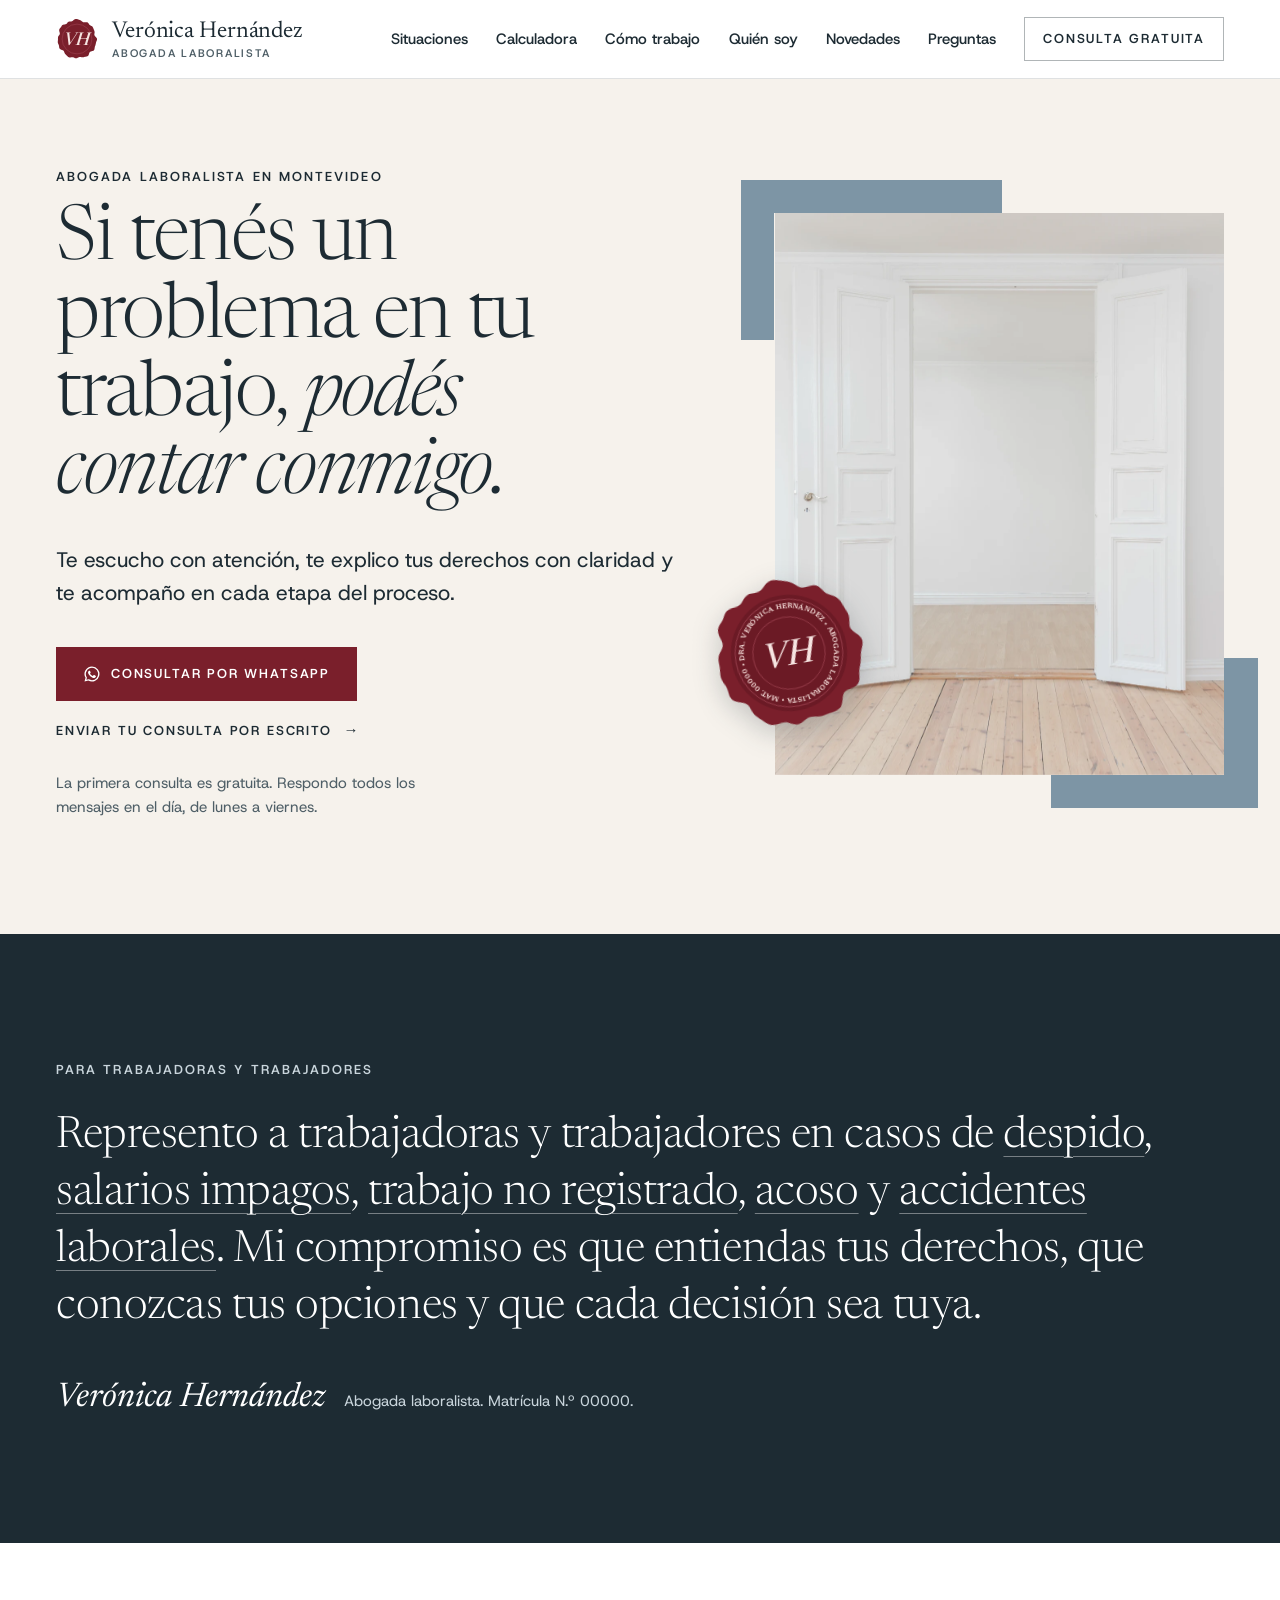
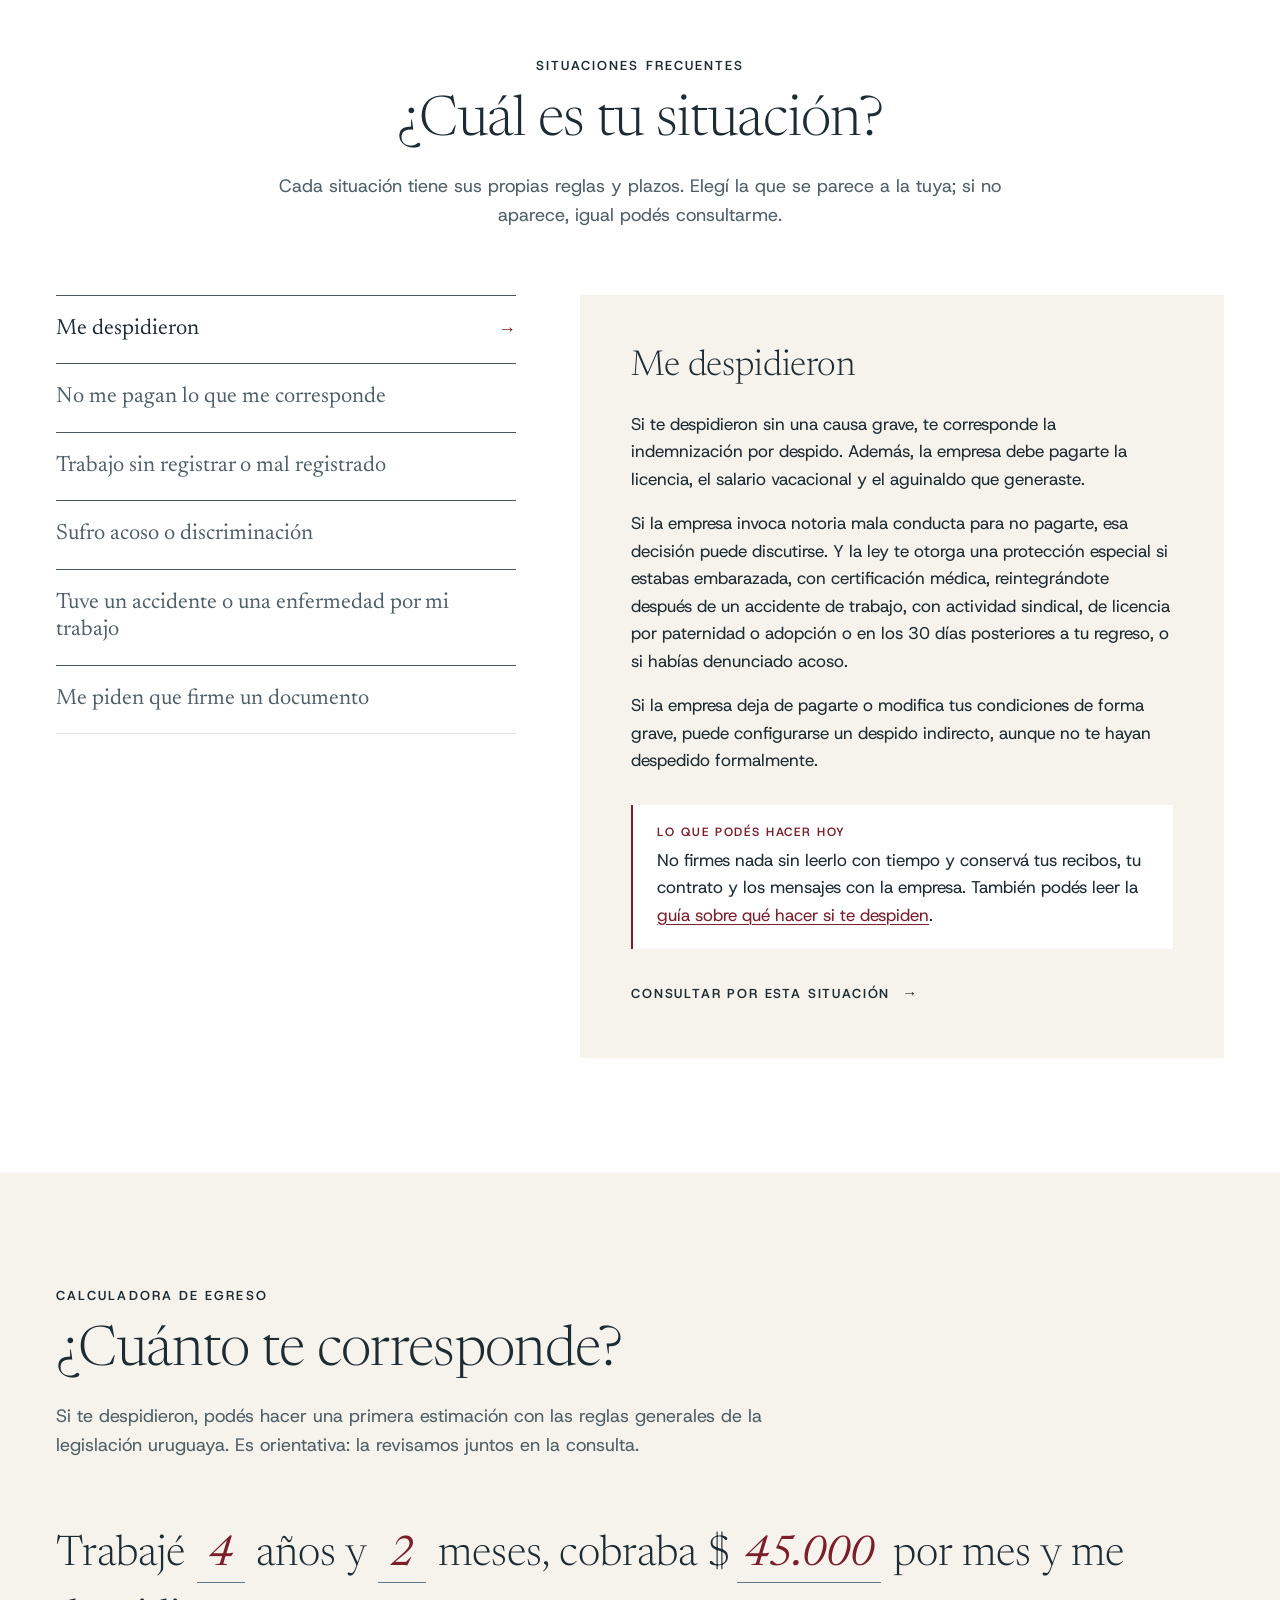
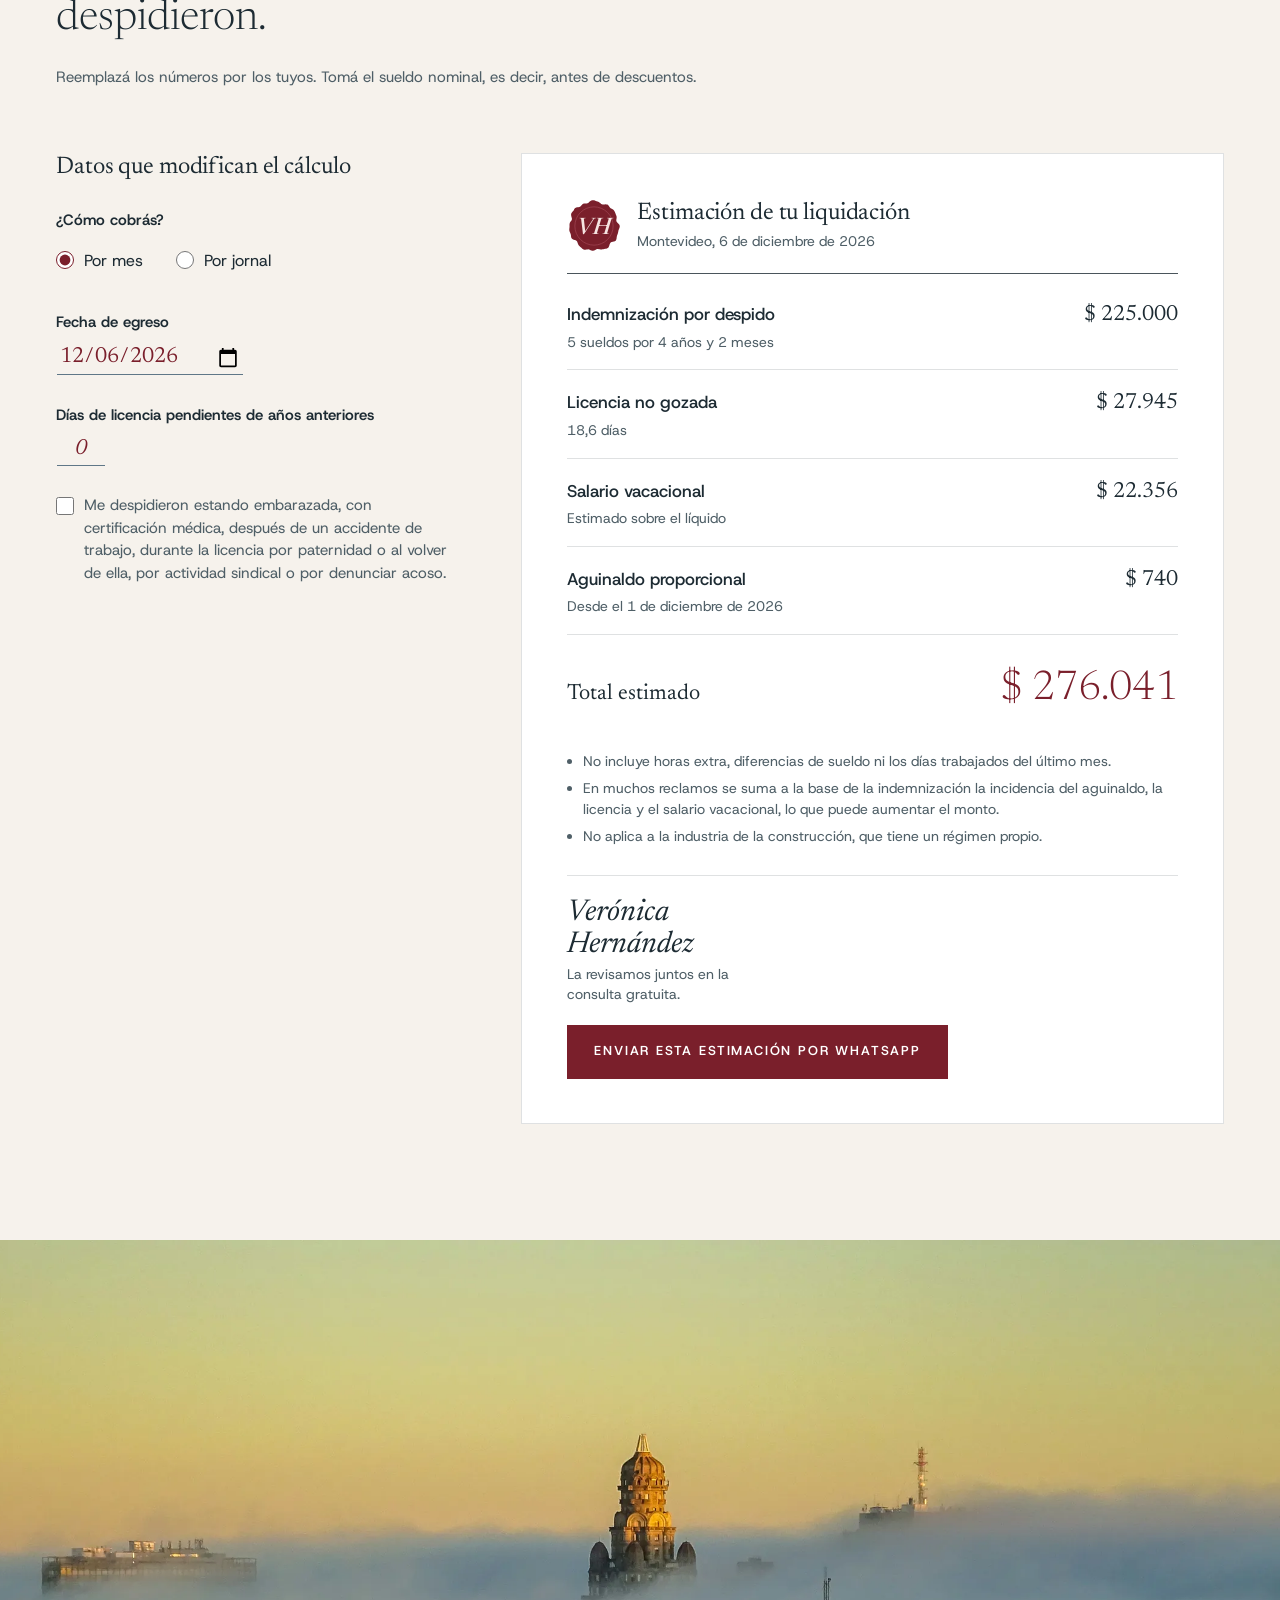
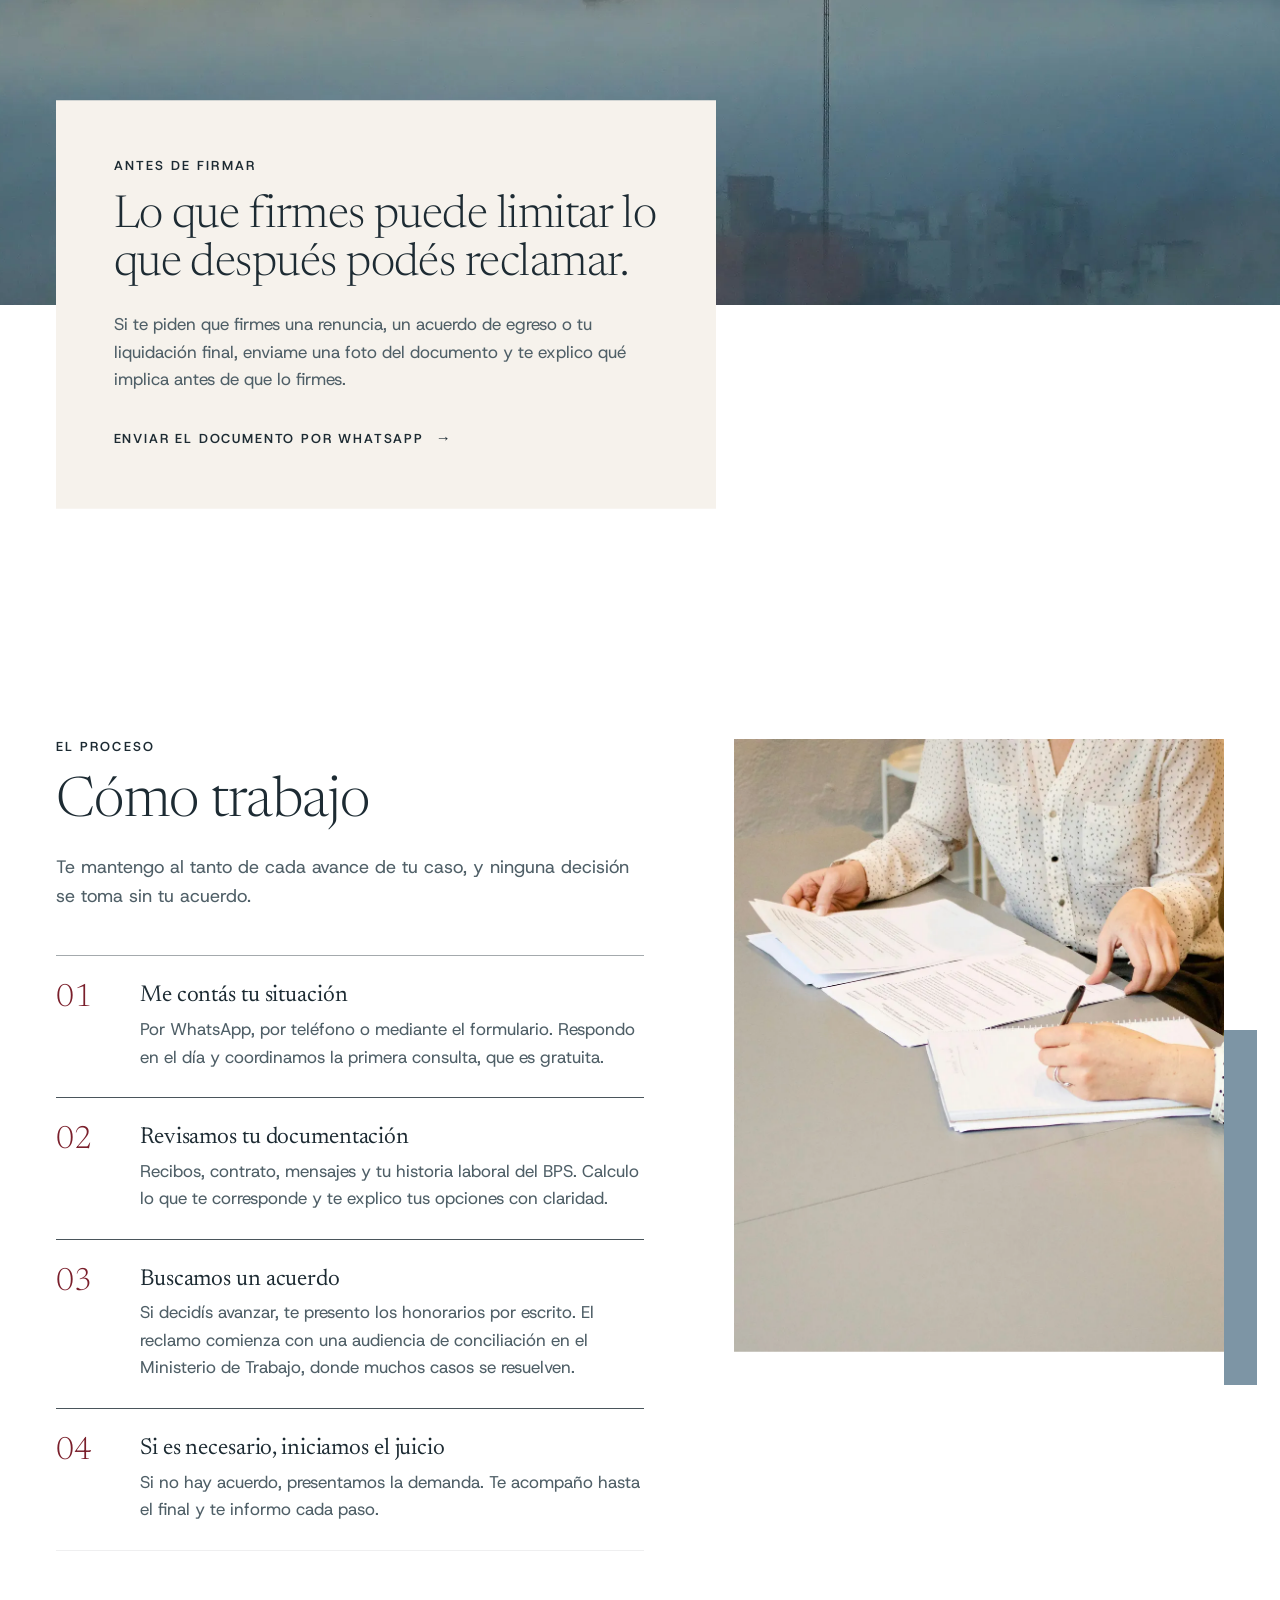
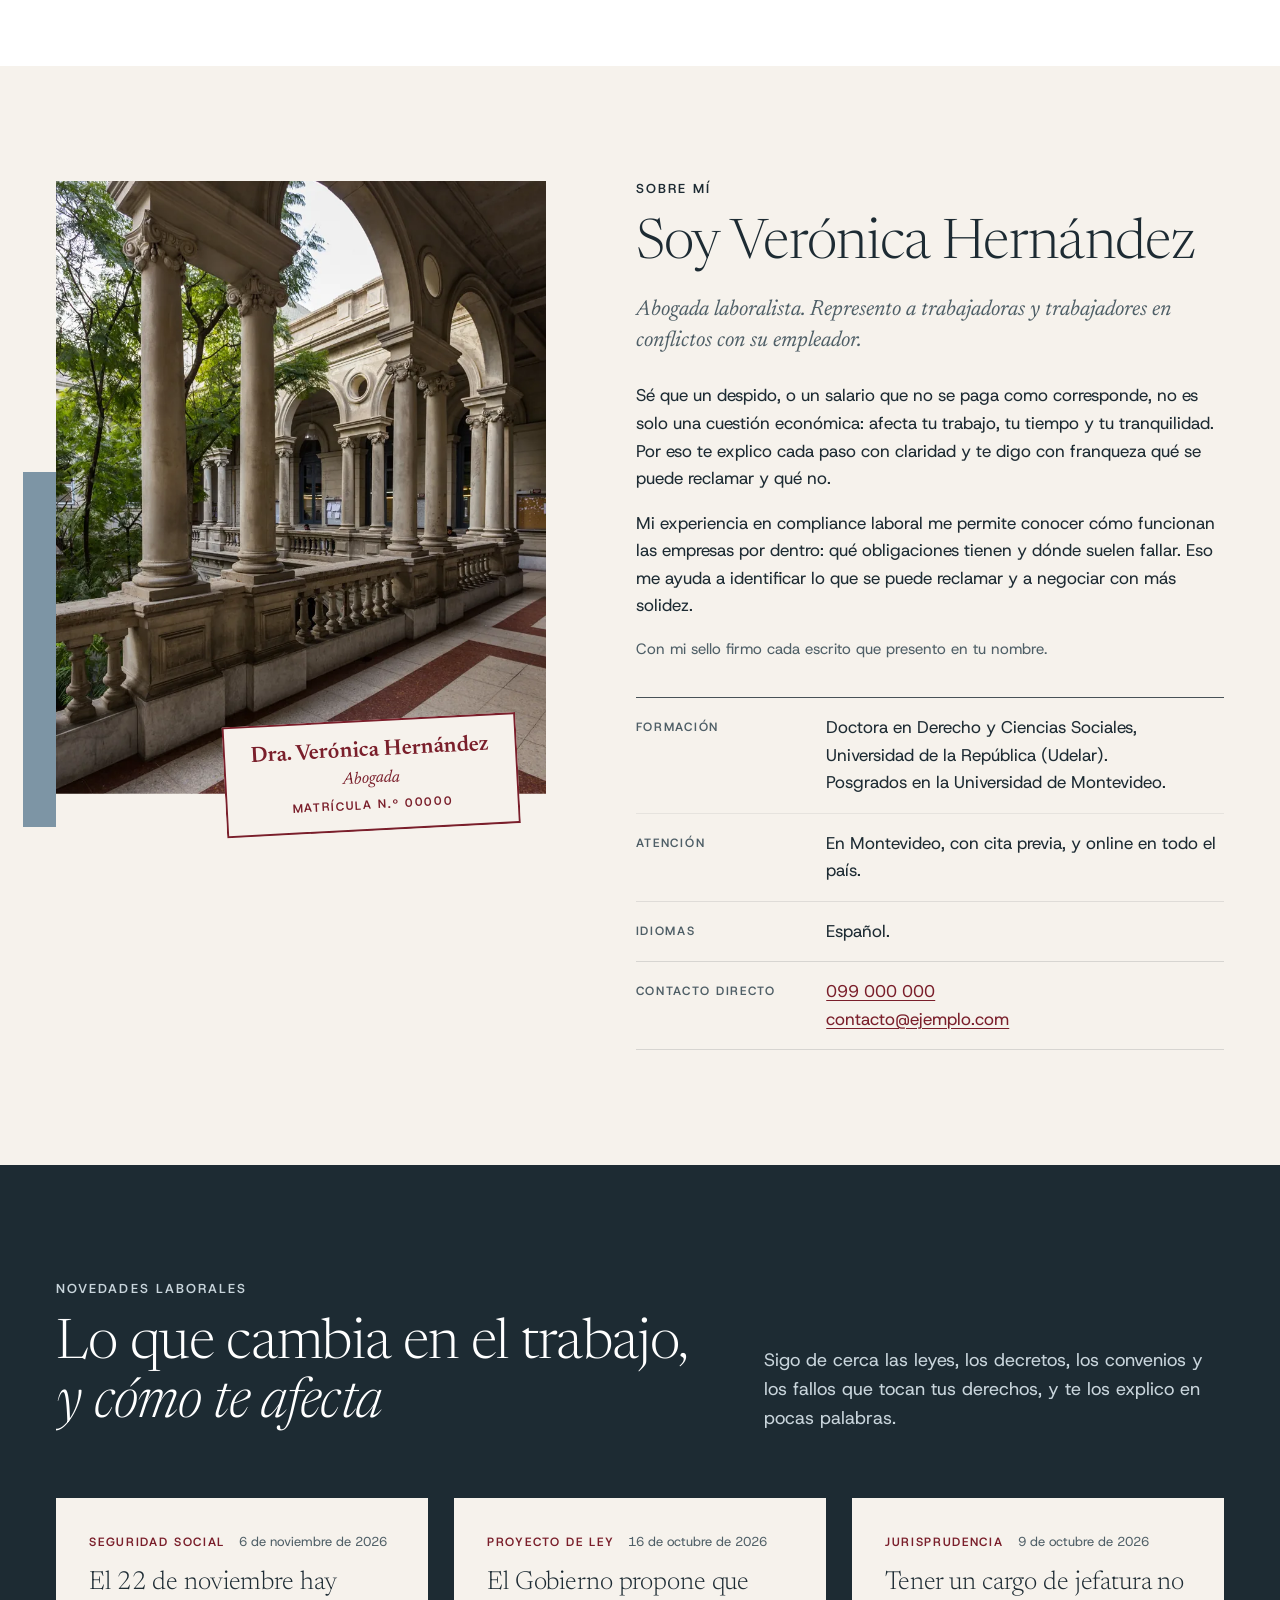
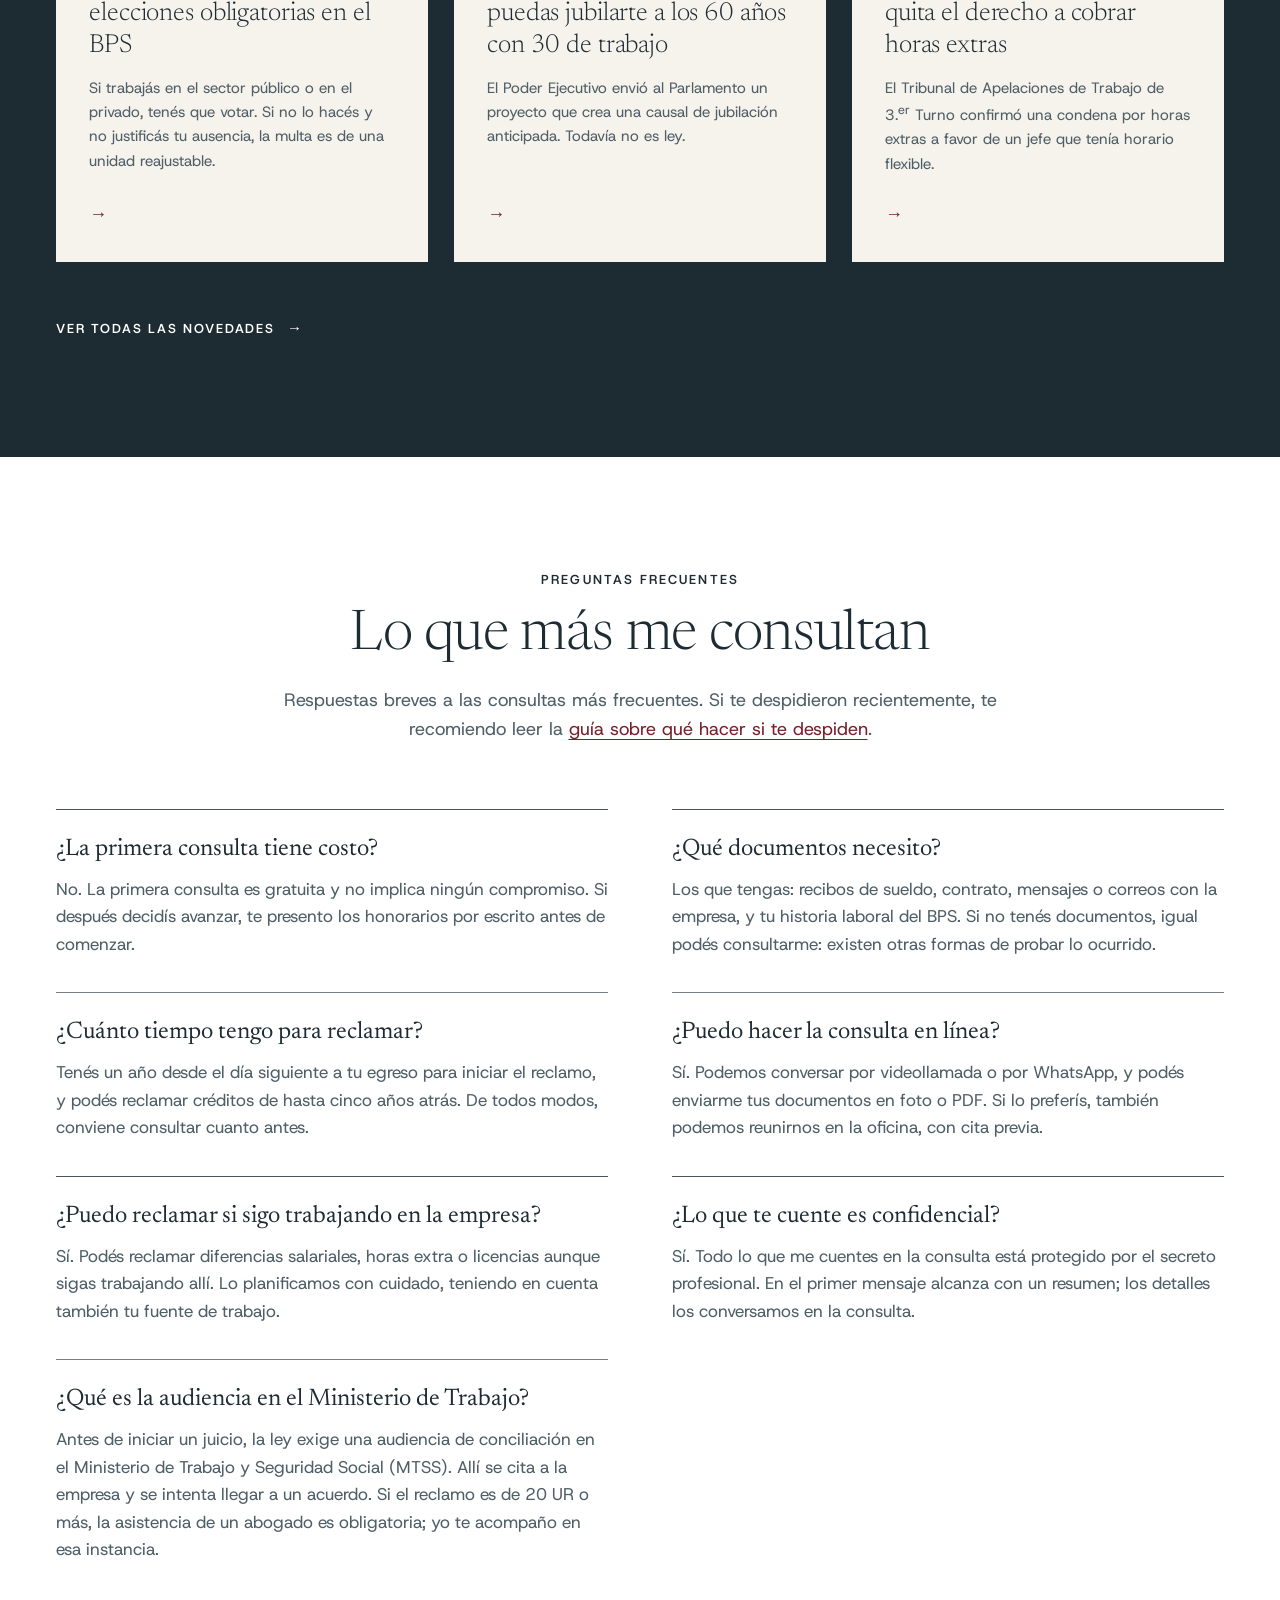
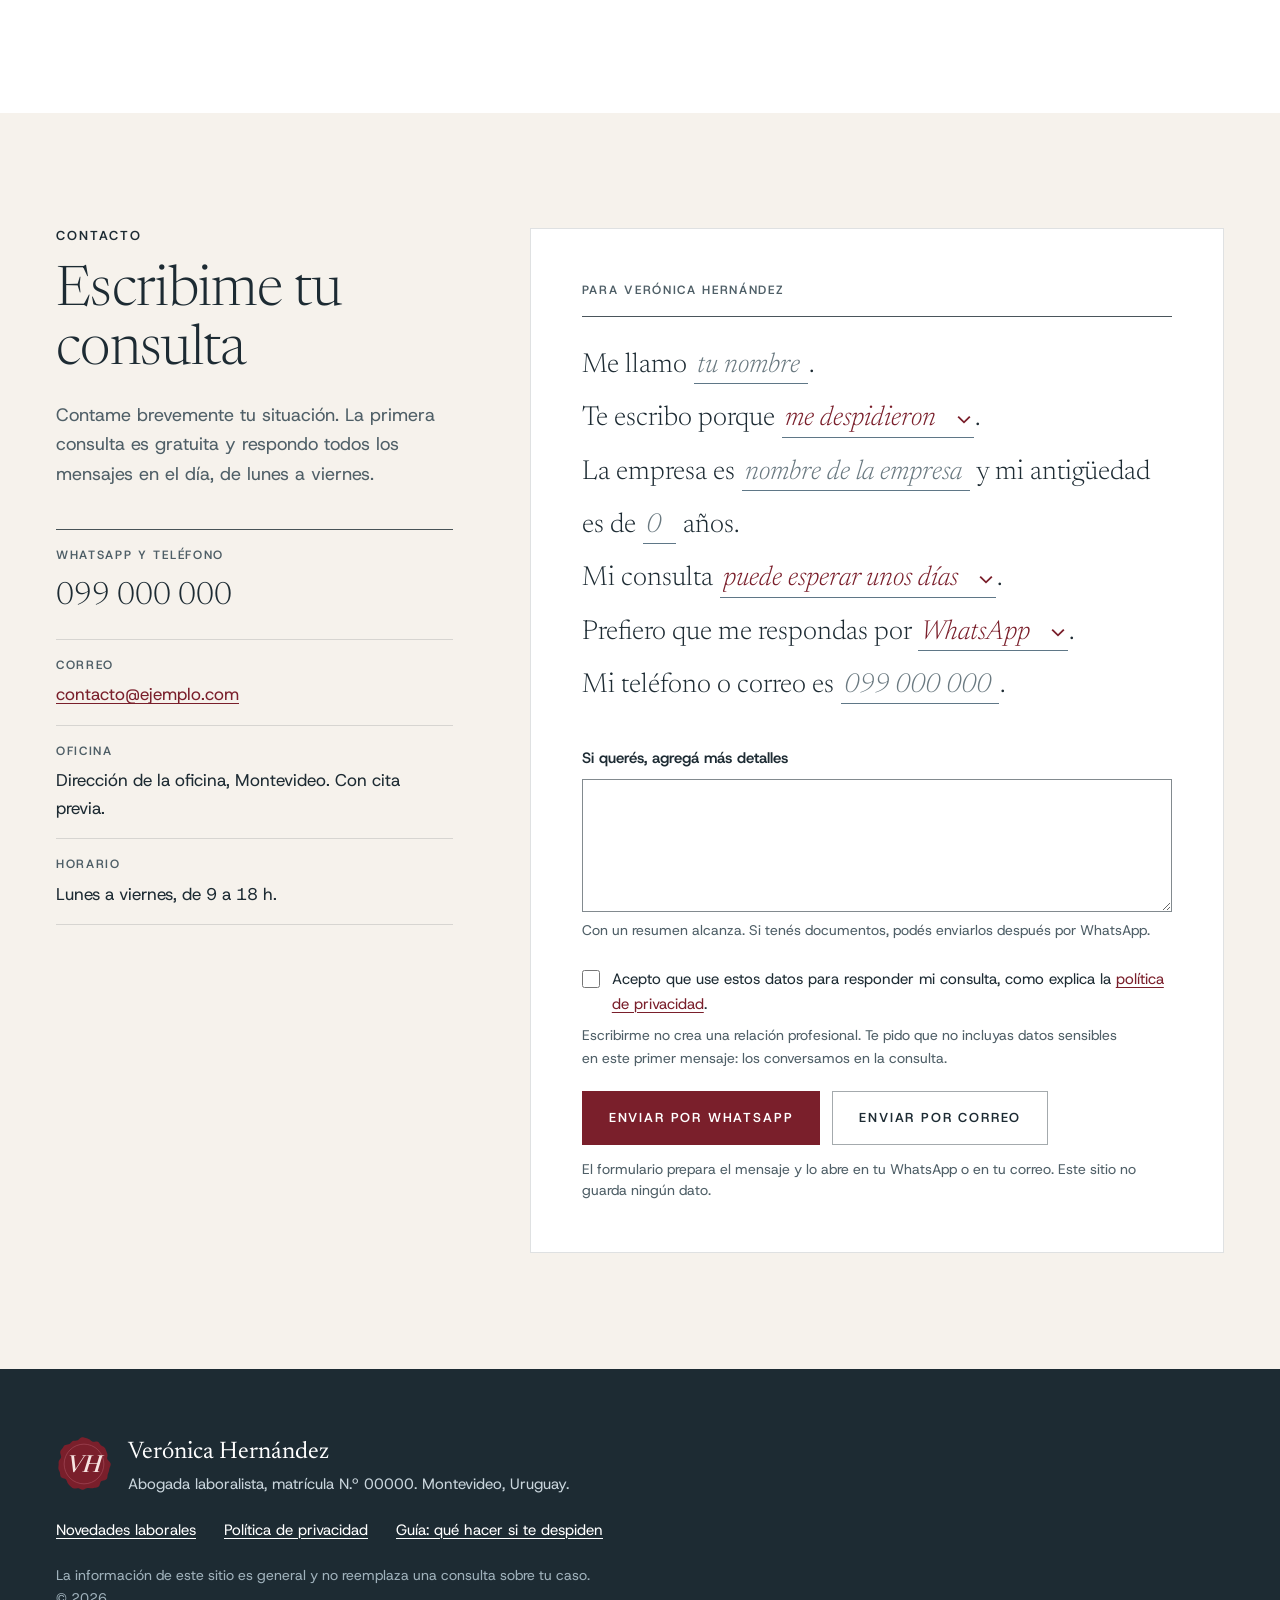
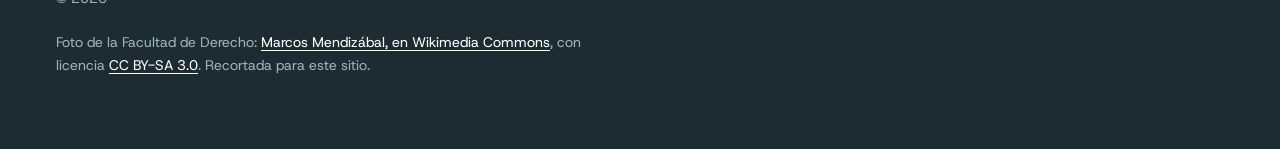
==== commit 891a3ba1: "Probar el Palacio Salvo entre la niebla en la banda "Antes de firmar" Prueba a pedido: la banda pasa" ====
--- a/index.html
+++ b/index.html
@@ -271,7 +271,7 @@
 
     <!-- BANDA: antes de firmar -->
     <section class="banda" aria-labelledby="banda-titulo">
-      <img class="banda-foto" src="fotos/arquitectura.webp" alt="" width="2200" height="1100" loading="lazy" decoding="async">
+      <img class="banda-foto" src="fotos/salvo-niebla.webp" alt="El Palacio Salvo entre la niebla, en Montevideo" width="2200" height="1100" loading="lazy" decoding="async">
       <div class="contenedor">
         <div class="banda-tarjeta">
           <p class="ceja">Antes de firmar</p>
--- a/styles.css
+++ b/styles.css
@@ -491,7 +491,7 @@
 
 /* ---------- Banda fotográfica ---------- */
 .banda { padding-bottom: var(--separacion); }
-.banda-foto { width: 100%; height: clamp(360px, 52vw, 680px); object-fit: cover; filter: saturate(0.85); }
+.banda-foto { width: 100%; height: clamp(360px, 52vw, 680px); object-fit: cover; }
 .banda .contenedor { position: relative; }
 .banda-tarjeta {
   position: relative;
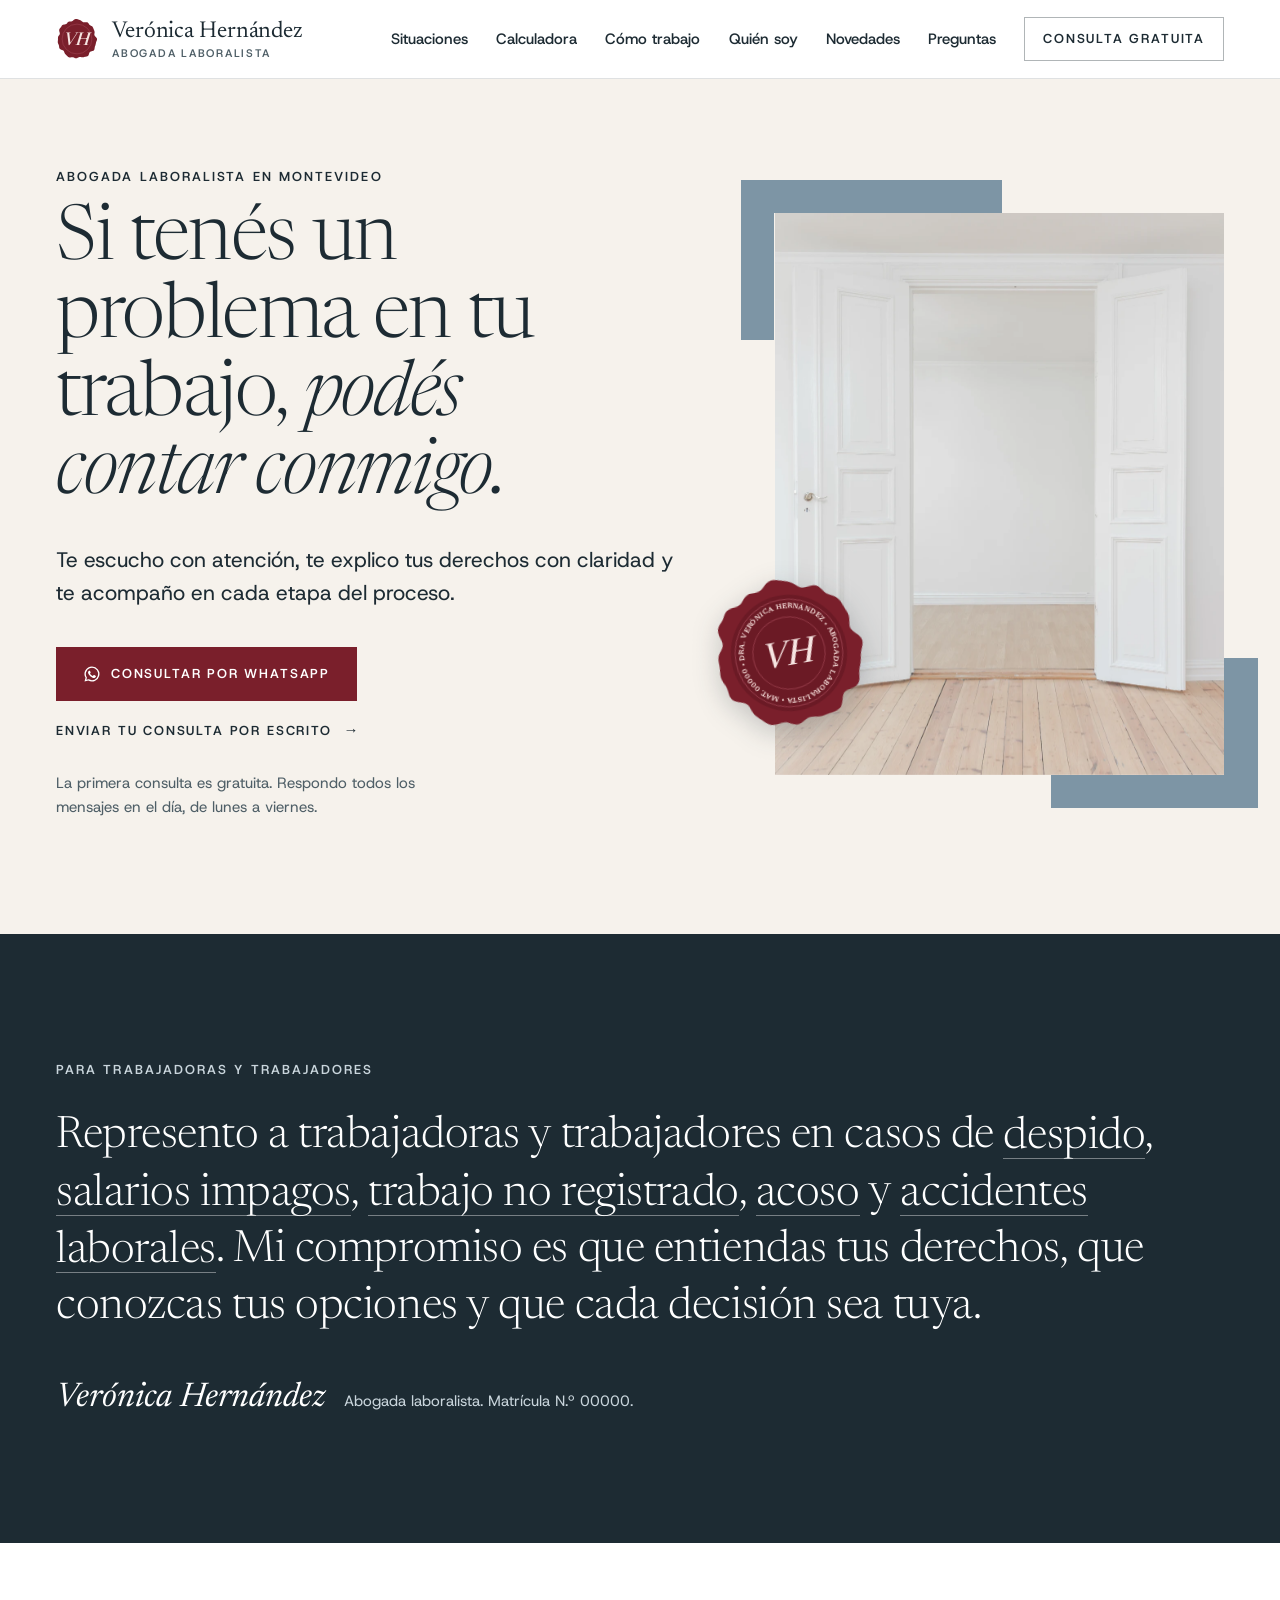
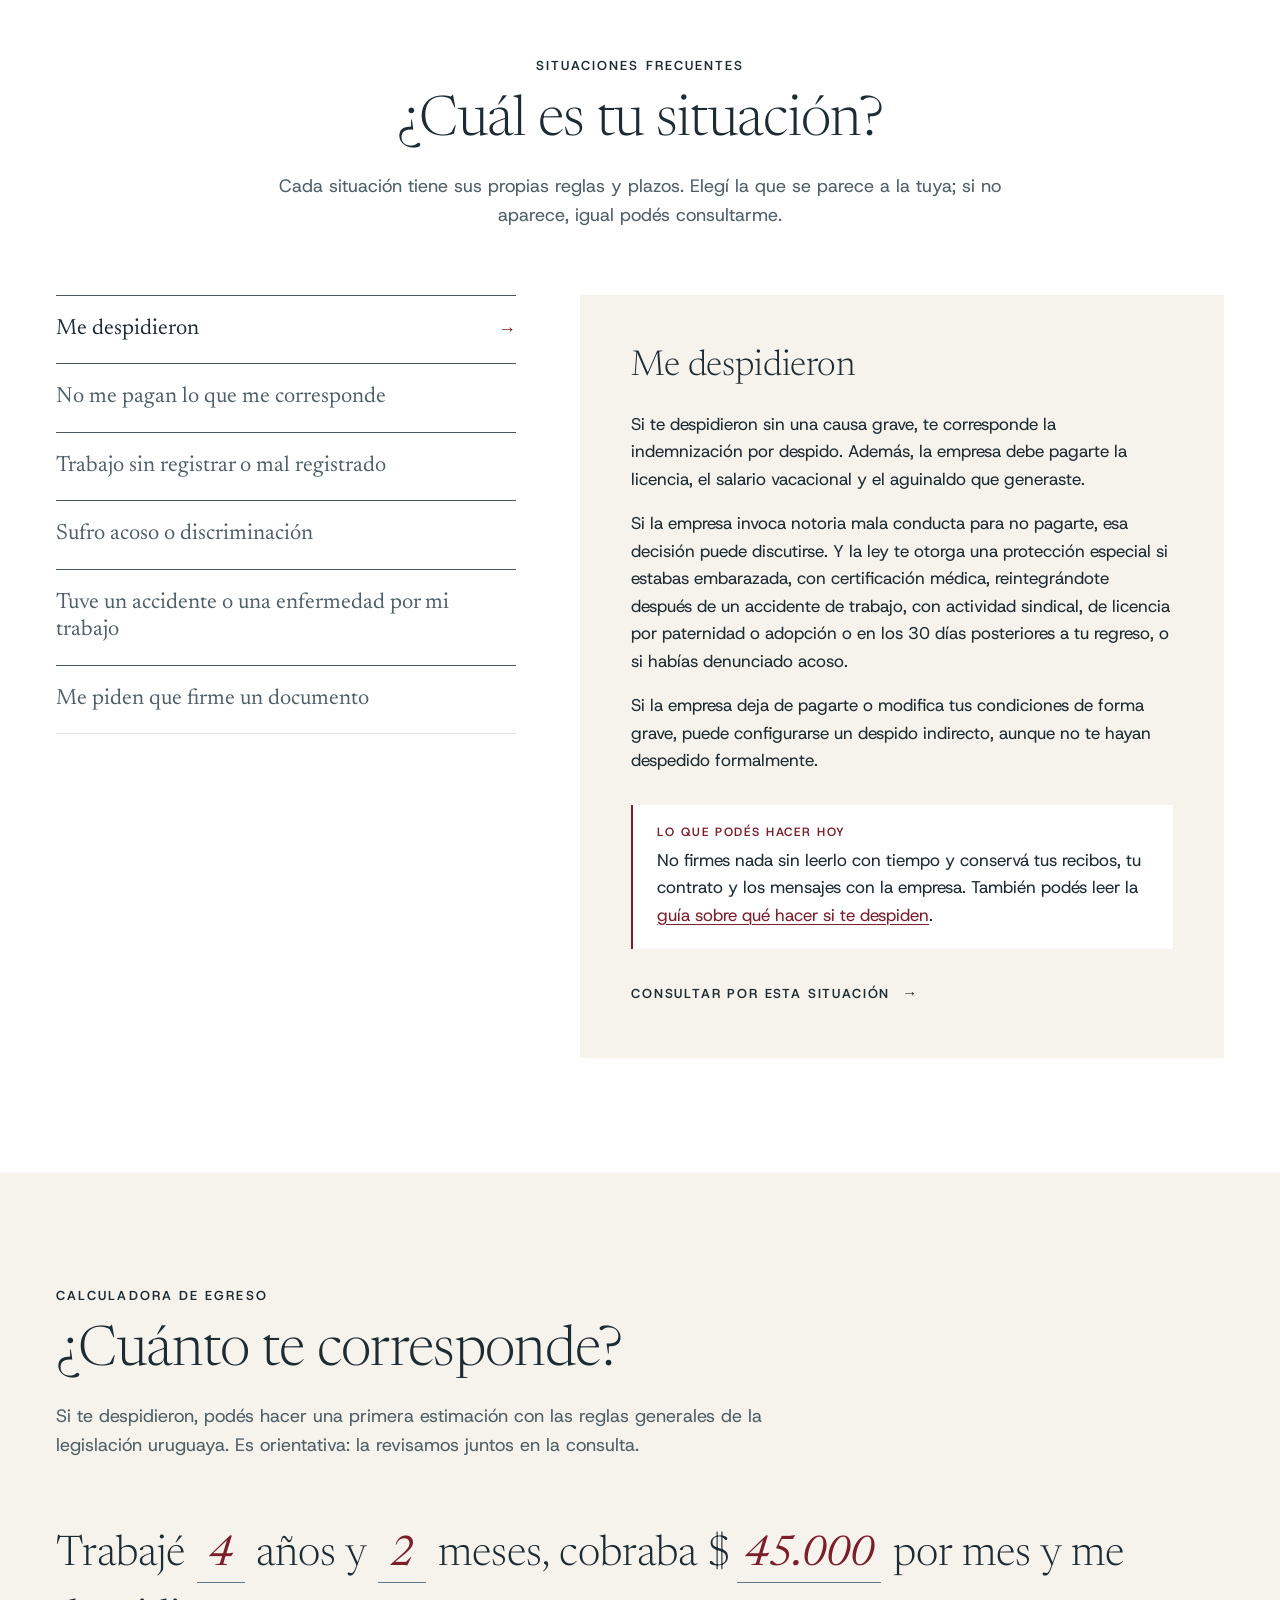
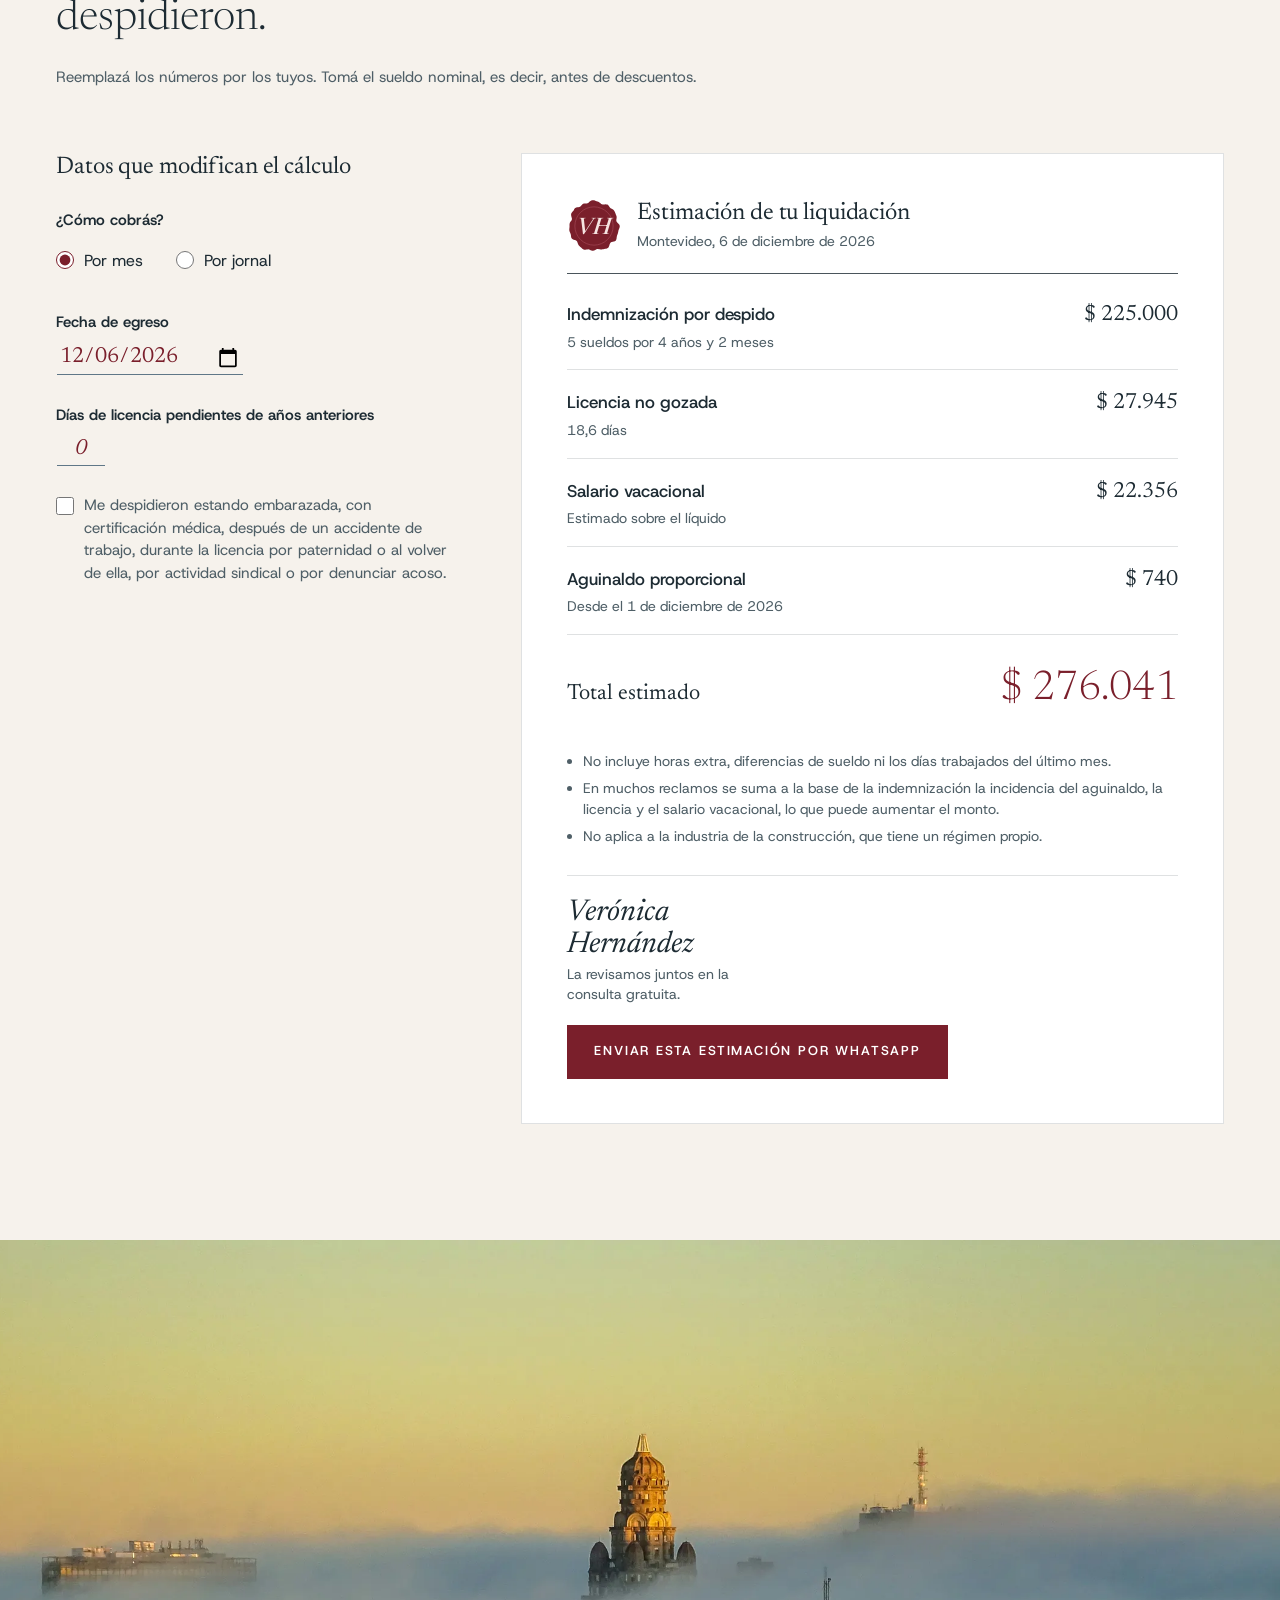
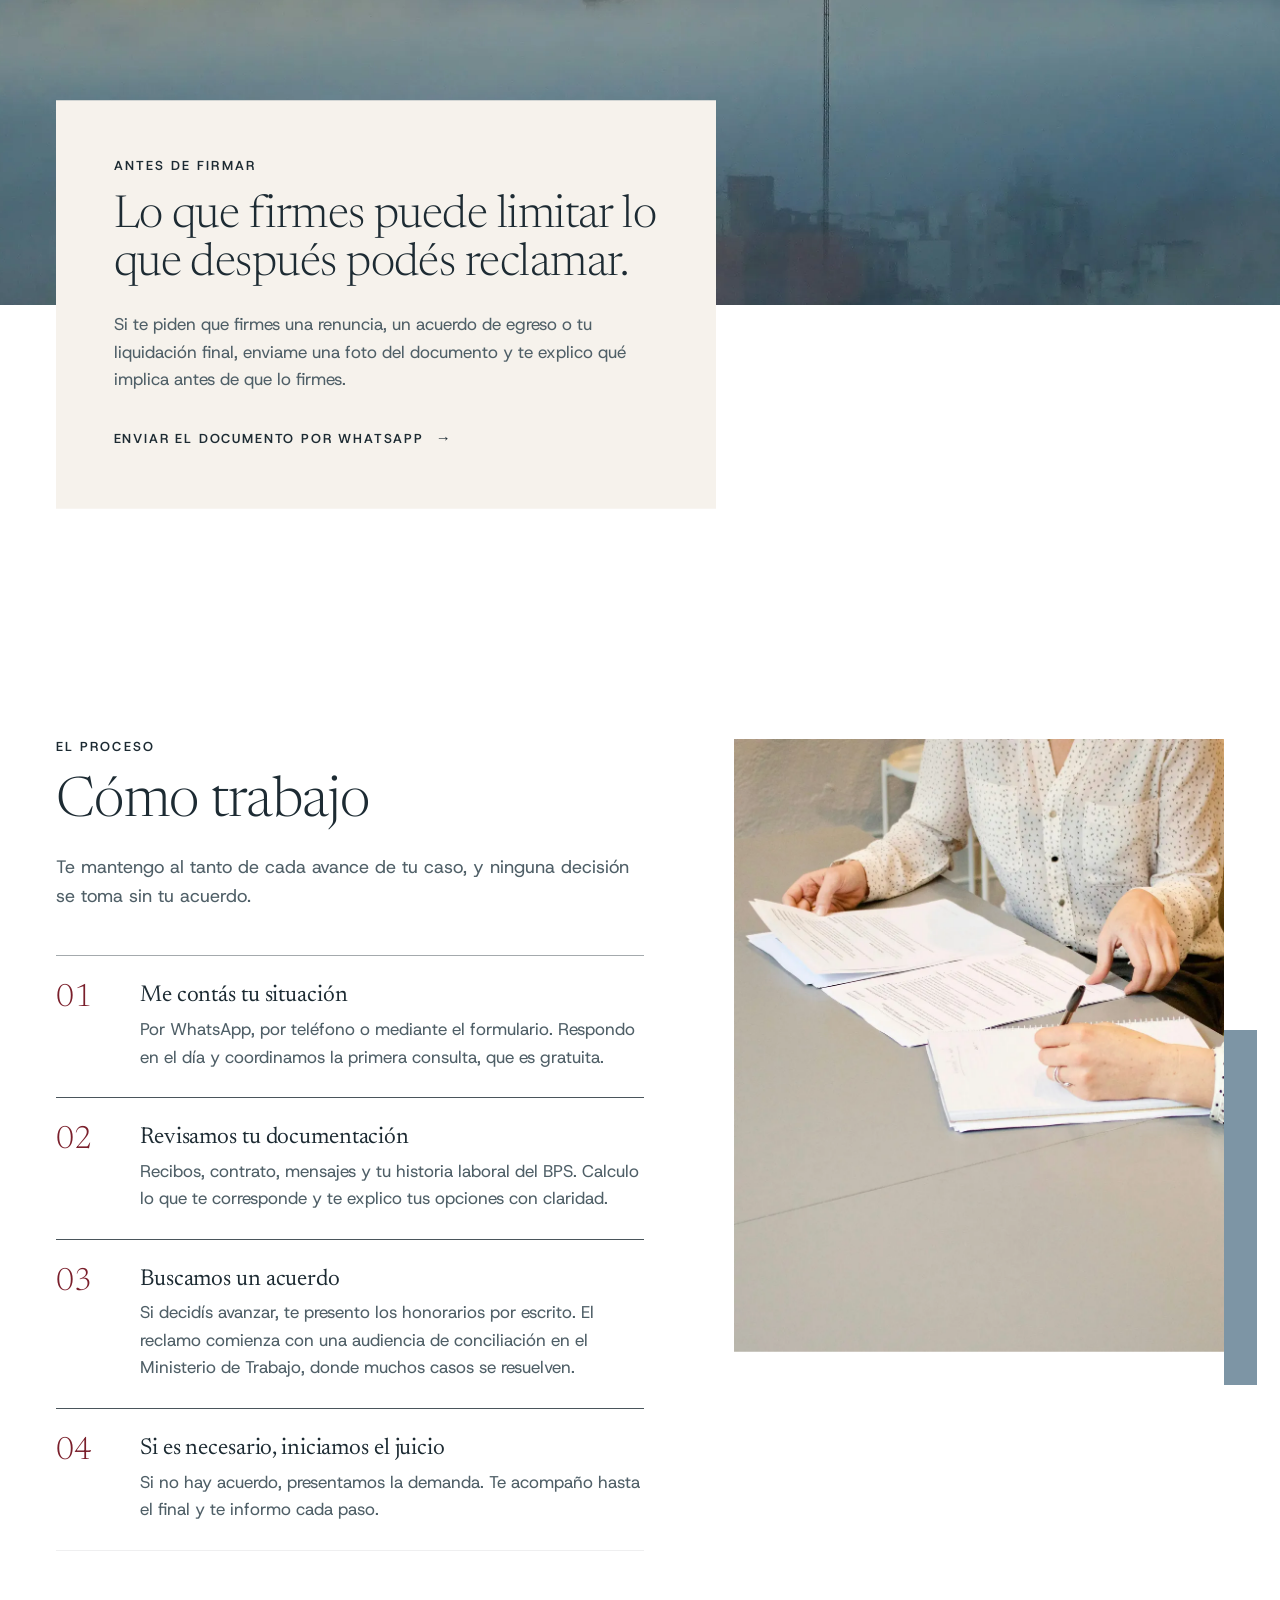
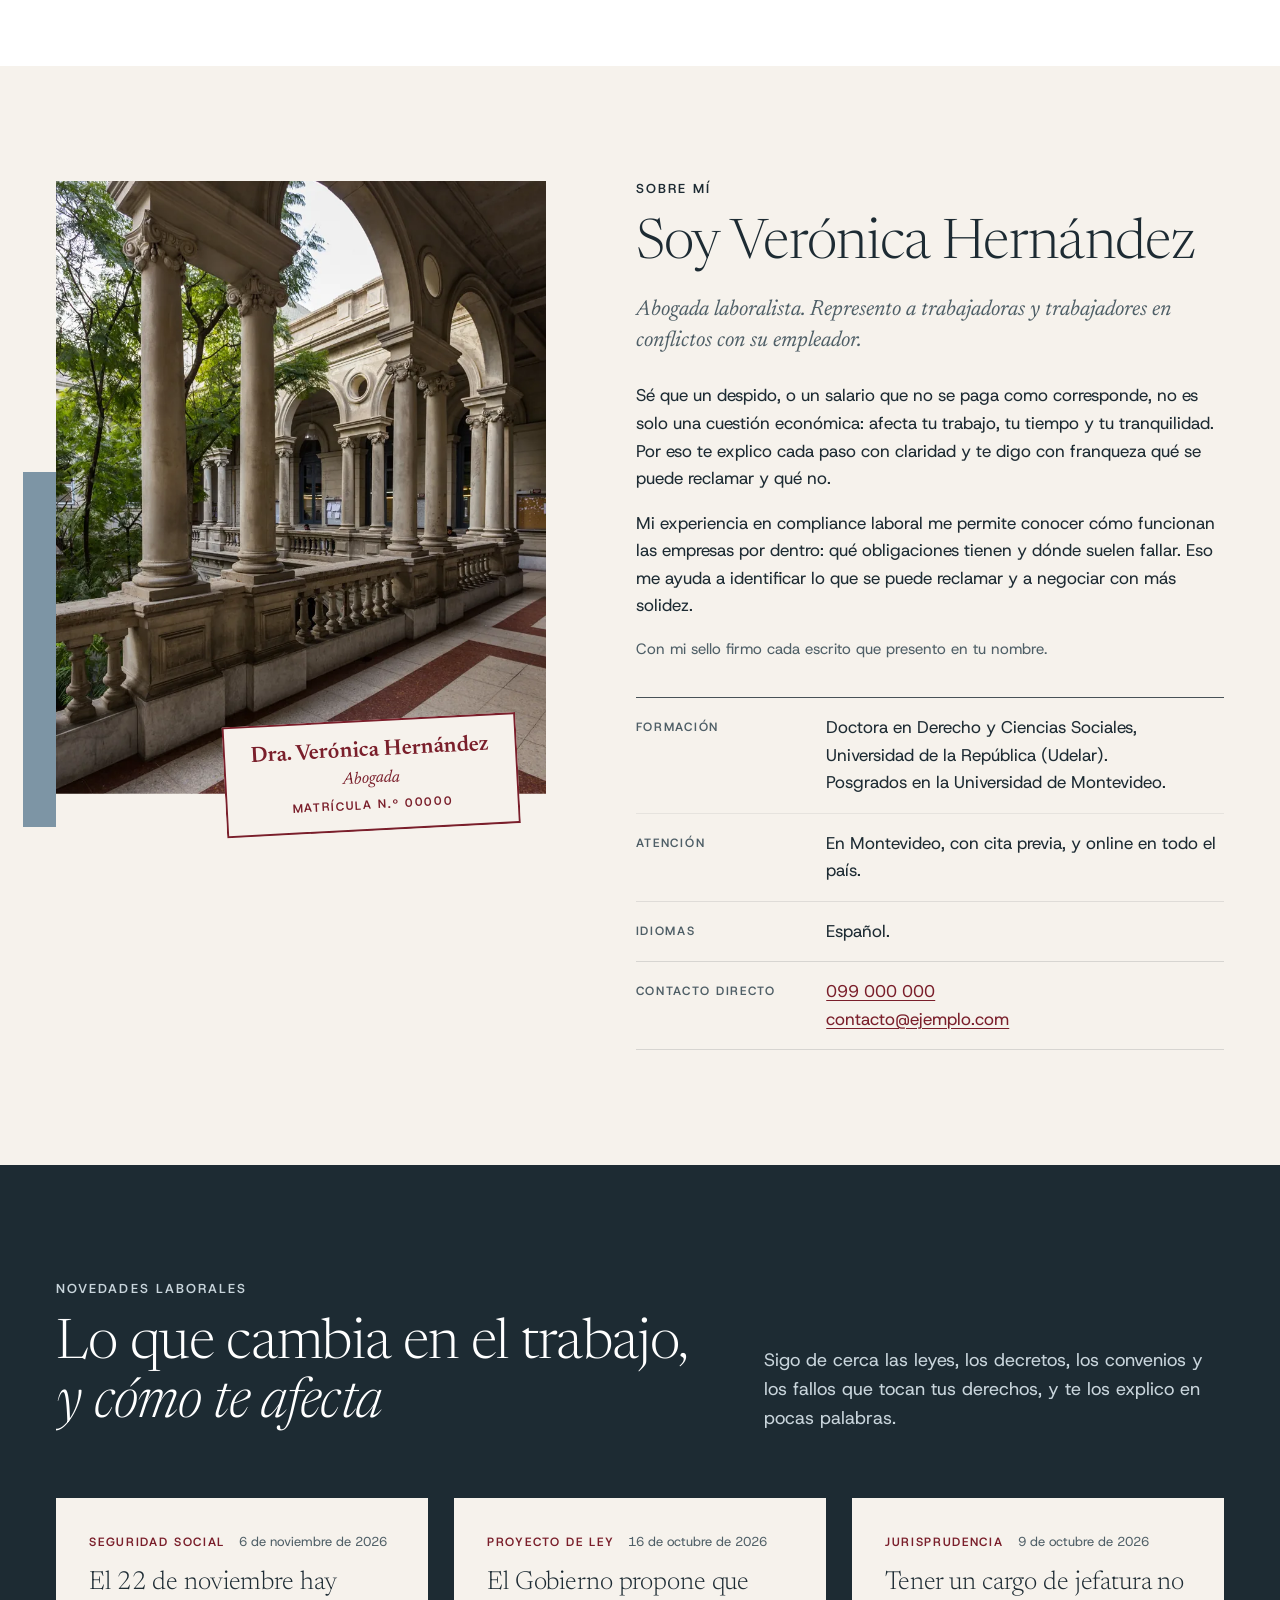
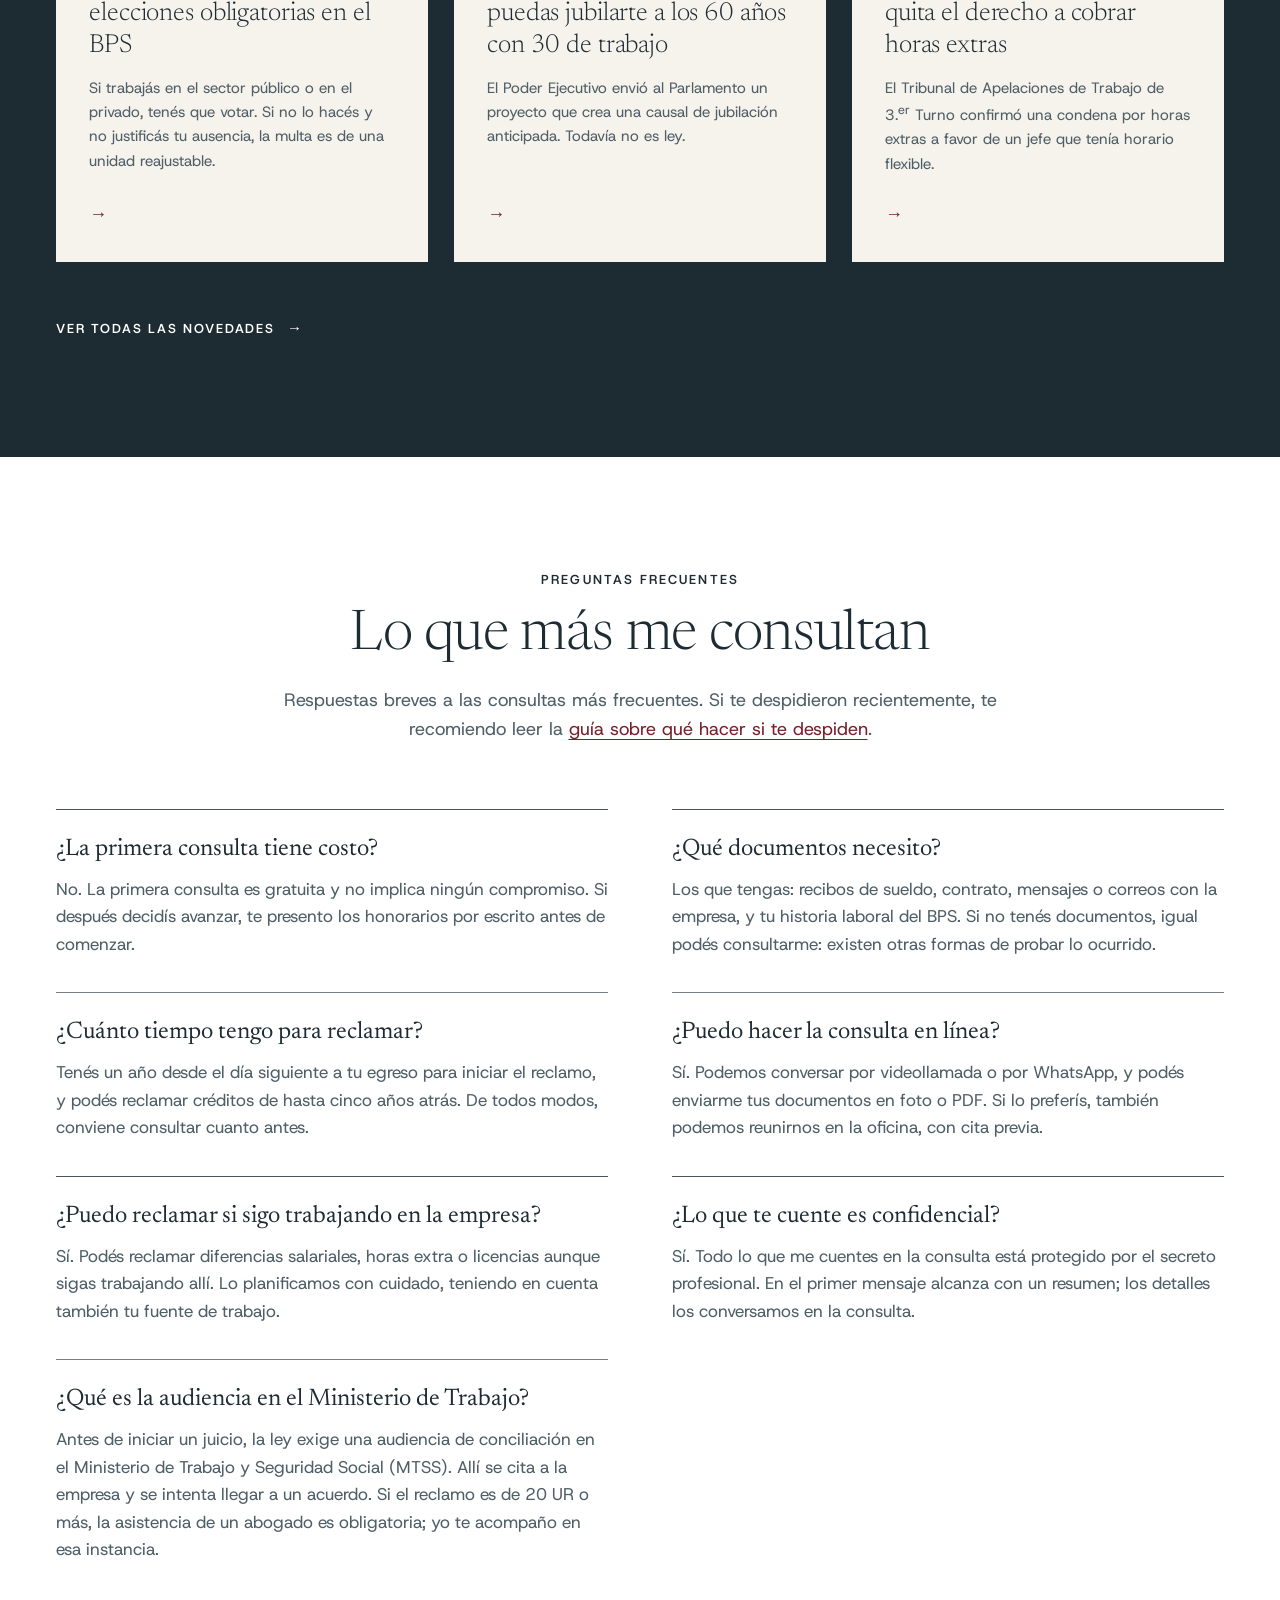
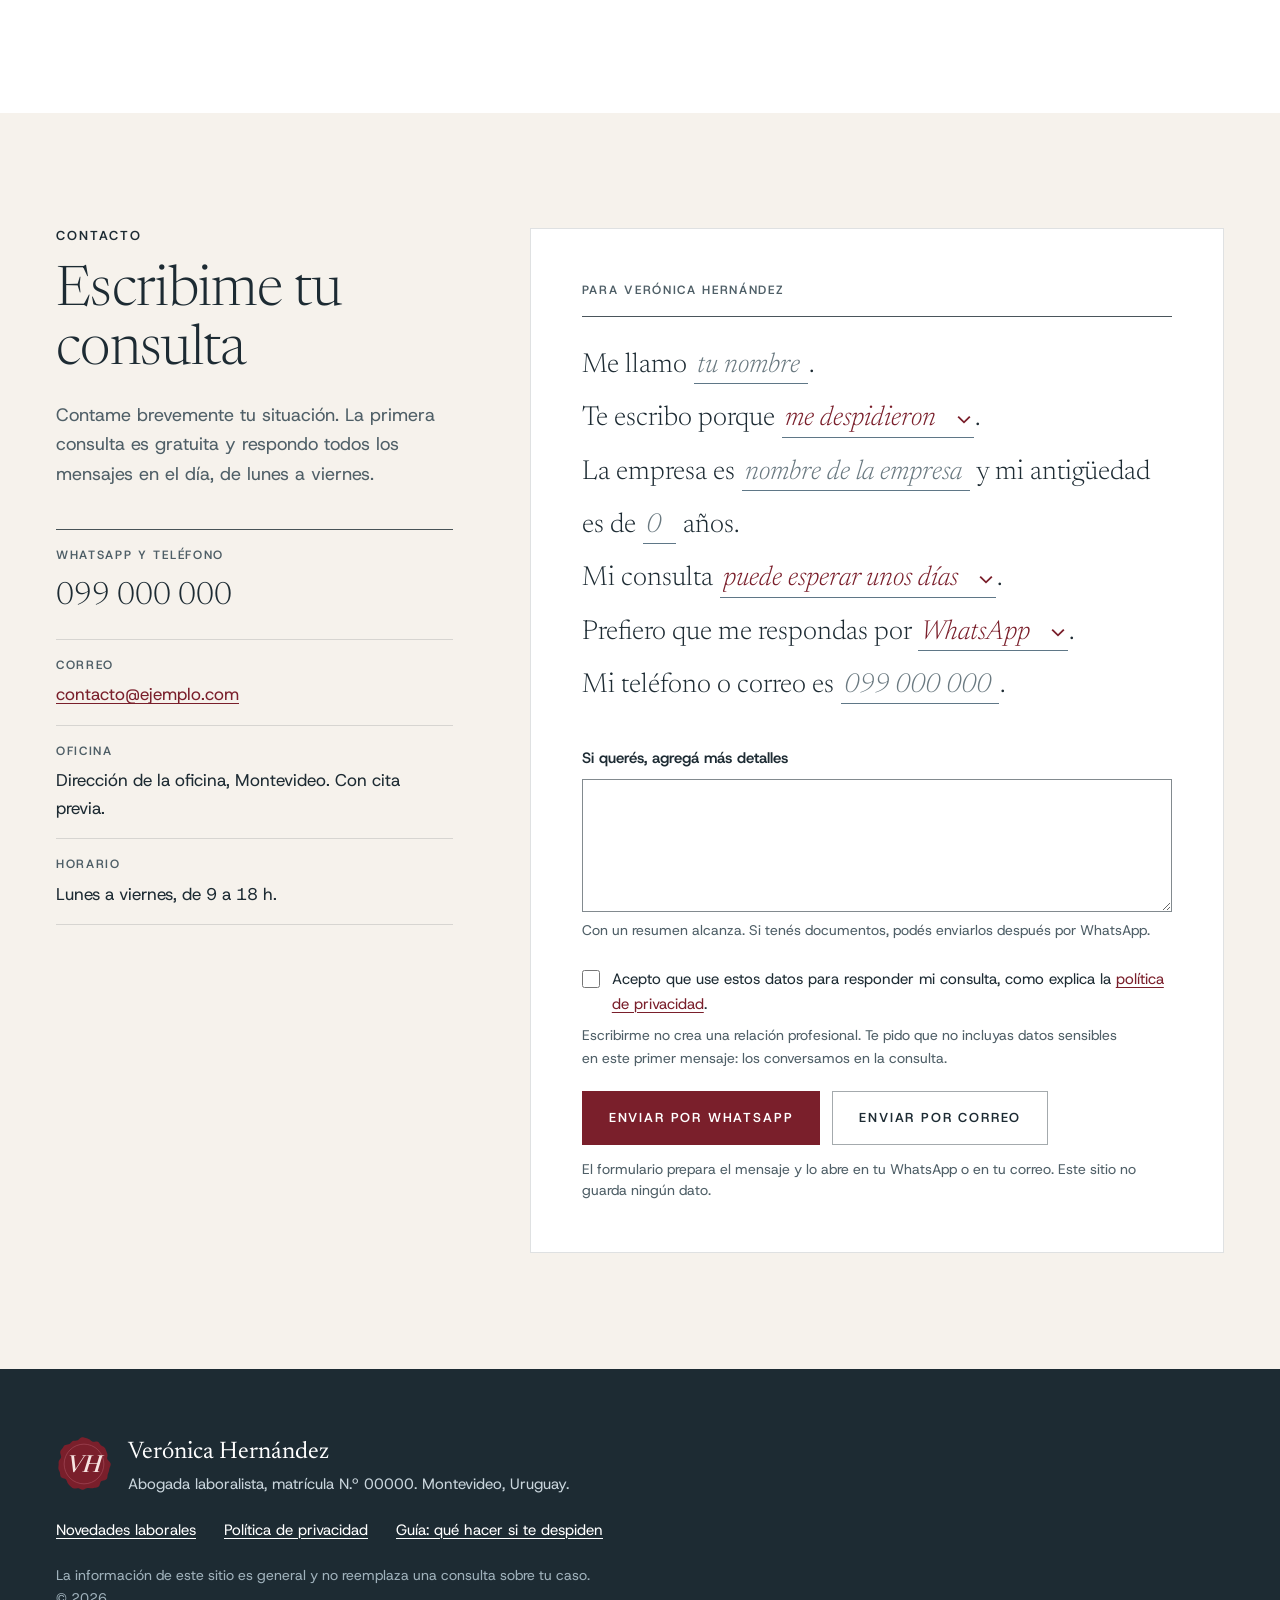
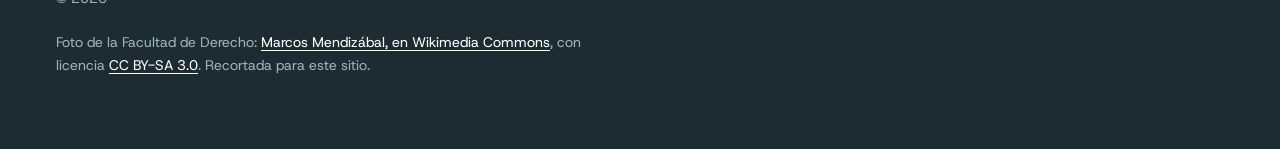
==== commit 398ae8c9: "Resaltar los enlaces de la declaración y ajustar cursores de los campos - Enlaces de "Para trabajado" ====
--- a/index.html
+++ b/index.html
@@ -97,7 +97,7 @@
     <section class="declaracion" aria-labelledby="declaracion-titulo">
       <div class="contenedor">
         <h2 class="ceja" id="declaracion-titulo">Para trabajadoras y trabajadores</h2>
-        <p class="declaracion-texto">Represento a trabajadoras y trabajadores en casos de <a href="#despido">despido</a>, <a href="#pagos">salarios impagos</a>, <a href="#registro">trabajo no registrado</a>, <a href="#acoso">acoso</a> y <a href="#accidente">accidentes laborales</a>. Mi compromiso es que entiendas tus derechos, que conozcas tus opciones y que cada decisión sea tuya.</p>
+        <p class="declaracion-texto">Represento a trabajadoras y trabajadores en casos de <a href="#despido"><span>despido</span></a>, <a href="#pagos"><span>salarios impagos</span></a>, <a href="#registro"><span>trabajo no registrado</span></a>, <a href="#acoso"><span>acoso</span></a> y <a href="#accidente"><span>accidentes laborales</span></a>. Mi compromiso es que entiendas tus derechos, que conozcas tus opciones y que cada decisión sea tuya.</p>
         <p class="declaracion-firma"><span class="firma">Verónica Hernández</span>Abogada laboralista. Matrícula N.º&nbsp;00000.</p>
       </div>
     </section>
@@ -271,7 +271,7 @@
 
     <!-- BANDA: antes de firmar -->
     <section class="banda" aria-labelledby="banda-titulo">
-      <img class="banda-foto" src="fotos/salvo-niebla.webp" alt="El Palacio Salvo entre la niebla, en Montevideo" width="2200" height="1100" loading="lazy" decoding="async">
+      <img class="banda-foto" src="fotos/salvo-niebla.webp" alt="El Palacio Salvo entre la niebla, en Montevideo" width="2200" height="1100" fetchpriority="low" decoding="async">
       <div class="contenedor">
         <div class="banda-tarjeta">
           <p class="ceja">Antes de firmar</p>
@@ -310,7 +310,7 @@
         </div>
         <figure class="dividido-foto">
           <span class="bloque bloque-lateral" aria-hidden="true"></span>
-          <img src="fotos/firma.webp" alt="" width="1000" height="1250" loading="lazy" decoding="async">
+          <img src="fotos/firma.webp" alt="" width="1000" height="1250" fetchpriority="low" decoding="async">
         </figure>
       </div>
     </section>
@@ -322,7 +322,7 @@
           <span class="bloque bloque-lateral" aria-hidden="true"></span>
           <!-- Con un retrato de la abogada, reemplazar esta imagen por la siguiente y quitar su crédito del pie:
                <img src="fotos/retrato.webp" alt="Verónica Hernández, abogada laboralista" width="1000" height="1250"> -->
-          <img src="fotos/facultad.webp" alt="Galería de la Facultad de Derecho de la Universidad de la República, en Montevideo" width="800" height="1000" loading="lazy" decoding="async">
+          <img src="fotos/facultad.webp" alt="Galería de la Facultad de Derecho de la Universidad de la República, en Montevideo" width="800" height="1000" fetchpriority="low" decoding="async">
           <p class="sello-profesional">
             <span class="sp-nombre">Dra. Verónica Hernández</span>
             <span class="sp-rol">Abogada</span>
--- a/styles.css
+++ b/styles.css
@@ -267,17 +267,22 @@
   line-height: 1.25;
   -webkit-appearance: none;
   appearance: none;
+  /* Los espacios están dentro de la frase: la mano avisa que se pueden completar
+     (sobre el texto común también aparece la barra de escribir). */
+  cursor: pointer;
   transition: border-color var(--mov-breve), background-color var(--mov-breve);
 }
 .blanco:hover { border-bottom-color: var(--lacre); }
 .blanco:focus { outline: none; border-bottom-color: var(--lacre); background-color: var(--lacre-claro); }
+/* Una vez adentro, vuelve la barra para ubicarse en el texto (salvo en la fecha y las listas). */
+input.blanco:not([type="date"]):focus { cursor: text; }
+.blanco::-webkit-calendar-picker-indicator { cursor: pointer; }
 select.blanco {
   padding-right: 1.2em;
   background-image: url("data:image/svg+xml,%3Csvg xmlns='http://www.w3.org/2000/svg' viewBox='0 0 12 8'%3E%3Cpath d='M1 1.5l5 5 5-5' fill='none' stroke='%237a1f2b' stroke-width='1.6'/%3E%3C/svg%3E");
   background-repeat: no-repeat;
   background-position: right 0.1em center;
   background-size: 0.5em auto;
-  cursor: pointer;
 }
 .junto { white-space: nowrap; }
 
@@ -359,7 +364,54 @@
   letter-spacing: -0.01em;
 }
 .declaracion a { color: #fff; text-decoration-color: rgba(255, 255, 255, 0.4); text-decoration-thickness: 1px; }
-.declaracion a:hover { color: #fff; text-decoration-color: #fff; }
+.declaracion a:hover { color: #fff; }
+.declaracion :focus-visible { outline-color: #fff; }
+/* Al pasar el puntero, cada enlace se resalta como con un resaltador: una franja
+   lacre claro entra desde la izquierda, tapa el subrayado y vuelve tinta las
+   letras a su paso. La franja y el subrayado están en el enlace; la tinta de las
+   letras, en su <span>. Las dos cajas miden lo mismo y se mueven igual, así que
+   el borde de la franja y el cambio de color avanzan juntos: nunca queda texto
+   oscuro sobre el fondo oscuro. */
+.declaracion a, .declaracion a > span { margin: 0 -0.06em; padding: 0.06em; }
+@supports ((-webkit-background-clip: text) or (background-clip: text)) and selector(:has(*)) {
+  .declaracion a, .declaracion a > span {
+    background-repeat: no-repeat;
+    background-size: calc(200% + 0.3em) 100%;
+    background-position: 100% 0;
+    transition: background-position var(--mov-breve) var(--curva-calma);
+  }
+  /* El subrayado va como fondo: con text-decoration, el navegador lo pintaría
+     del mismo color que las letras recortadas. Un enlace sin <span> conserva
+     el subrayado común y no se resalta. */
+  .declaracion a:has(> span) {
+    text-decoration: none;
+    background-image:
+      linear-gradient(100deg, var(--lacre-claro) 50%, transparent 50%),
+      linear-gradient(rgba(255, 255, 255, 0.4), rgba(255, 255, 255, 0.4));
+    background-size: calc(200% + 0.3em) 100%, 100% 1px;
+    background-position: 100% 0, 0 100%;
+    background-origin: padding-box, content-box;
+  }
+  .declaracion a > span {
+    background-image: linear-gradient(100deg, var(--tinta) 50%, #fff 50%);
+    -webkit-background-clip: text;
+    background-clip: text;
+    -webkit-text-fill-color: transparent;
+  }
+  .declaracion a > span::selection { -webkit-text-fill-color: var(--tinta); }
+  .declaracion a:focus-visible { background-position: 0 0, 0 100%; }
+  .declaracion a:focus-visible > span { background-position: 0 0; }
+  .declaracion a:focus-visible, .declaracion a:focus-visible > span { transition-duration: var(--mov-medio); transition-timing-function: var(--curva-firme); }
+  @media (hover: hover) {
+    .declaracion a:hover { background-position: 0 0, 0 100%; }
+    .declaracion a:hover > span { background-position: 0 0; }
+    .declaracion a:hover, .declaracion a:hover > span { transition-duration: var(--mov-medio); transition-timing-function: var(--curva-firme); }
+  }
+}
+@media (forced-colors: active) {
+  .declaracion a { text-decoration: underline; }
+  .declaracion a, .declaracion a > span { background: none; -webkit-text-fill-color: currentColor; }
+}
 .declaracion-firma { display: flex; flex-wrap: wrap; align-items: baseline; gap: 6px 18px; max-width: none; margin: 0; color: var(--pizarra-clara); font-size: 0.9375rem; }
 .declaracion .firma { color: #fff; font-size: 2.125rem; line-height: 1; }
 
@@ -451,7 +503,7 @@
 .ayuda { margin: 8px 0 0; color: var(--tinta-suave); font-size: 0.875rem; line-height: 1.5; }
 
 .opcion { display: inline-flex; align-items: center; gap: 10px; min-height: 44px; margin-right: 28px; font-size: 1rem; cursor: pointer; }
-.opcion input { width: 18px; height: 18px; margin: 0; flex: none; accent-color: var(--lacre); }
+.opcion input { width: 18px; height: 18px; margin: 0; flex: none; accent-color: var(--lacre); cursor: pointer; }
 .opcion-larga { display: flex; align-items: flex-start; max-width: 44ch; margin-right: 0; color: var(--tinta-suave); font-size: 0.9375rem; line-height: 1.5; }
 .opcion-larga input { margin-top: 3px; }
 
@@ -695,7 +747,7 @@
 .formulario textarea:focus { outline: none; border-color: var(--lacre); box-shadow: 0 0 0 3px var(--lacre-claro); }
 
 .consentimiento { display: flex; align-items: flex-start; gap: 12px; max-width: 60ch; margin: 26px 0 8px; font-size: 0.9375rem; cursor: pointer; }
-.consentimiento input { width: 18px; height: 18px; margin: 3px 0 0; flex: none; accent-color: var(--lacre); }
+.consentimiento input { width: 18px; height: 18px; margin: 3px 0 0; flex: none; accent-color: var(--lacre); cursor: pointer; }
 .consentimiento input[aria-invalid="true"] { outline: 2px solid var(--error); outline-offset: 2px; }
 .aviso { max-width: 60ch; color: var(--tinta-suave); font-size: 0.875rem; }
 .form-error { max-width: 60ch; margin: 16px 0; padding: 12px 16px; border-left: 3px solid var(--error); background: #fbeeee; color: var(--error); font-weight: 600; }
@@ -862,40 +914,44 @@
 .pagina-foto img { animation: revelar var(--mov-largo) var(--curva-firme) 200ms both; }
 .pagina-foto .bloque { animation: crecer var(--mov-largo) var(--curva-firme) 750ms both; }
 
-[data-mov] { transition-delay: calc(var(--orden, 0) * var(--mov-escalon) + var(--mov-retraso, 0ms)); }
-[data-mov="aparece"] {
-  opacity: 0;
-  translate: 0 var(--mov-distancia);
+/* Al marcarse, cada elemento se esconde al instante: la transición se usa solo para aparecer. */
+[data-mov="aparece"] { opacity: 0; translate: 0 var(--mov-distancia); }
+[data-mov="revela"] { clip-path: inset(100% 0 0 0); }
+[data-mov="crece"] { --mov-retraso: 450ms; scale: 0; }
+[data-mov="sella"] { --mov-retraso: 900ms; opacity: 0; scale: 1.3; }
+.banda-tarjeta[data-mov] { --mov-retraso: 300ms; }
+.en-vista [data-mov], [data-mov].en-vista {
+  opacity: 1;
+  translate: 0 0;
+  scale: 1;
+  clip-path: inset(0 0 0 0);
+  transition-delay: calc(var(--orden, 0) * var(--mov-escalon) + var(--mov-retraso, 0ms));
+}
+.en-vista [data-mov="aparece"], [data-mov="aparece"].en-vista {
   transition-property: opacity, translate;
   transition-duration: var(--mov-medio);
   transition-timing-function: var(--curva-calma);
 }
-[data-mov="revela"] {
-  clip-path: inset(100% 0 0 0);
+.en-vista [data-mov="revela"] {
   transition-property: clip-path;
   transition-duration: var(--mov-largo);
   transition-timing-function: var(--curva-firme);
 }
-[data-mov="crece"] {
-  --mov-retraso: 450ms;
-  scale: 0;
+.en-vista [data-mov="crece"] {
   transition-property: scale;
   transition-duration: var(--mov-largo);
   transition-timing-function: var(--curva-firme);
 }
-[data-mov="sella"] {
-  --mov-retraso: 900ms;
-  opacity: 0;
-  scale: 1.3;
+.en-vista [data-mov="sella"] {
   transition-property: opacity, scale;
   transition-duration: 200ms, var(--mov-medio);
   transition-timing-function: ease-out, var(--curva-sello);
 }
-.banda-tarjeta[data-mov] { --mov-retraso: 300ms; }
-.en-vista [data-mov], [data-mov].en-vista { opacity: 1; translate: 0 0; scale: 1; clip-path: inset(0 0 0 0); }
 
 @media print {
   [data-mov] { opacity: 1 !important; translate: 0 0 !important; scale: 1 !important; clip-path: none !important; }
+  .declaracion a { text-decoration: underline; }
+  .declaracion a, .declaracion a > span { background: none !important; -webkit-text-fill-color: currentColor; }
 }
 
 @media (prefers-reduced-motion: reduce) {
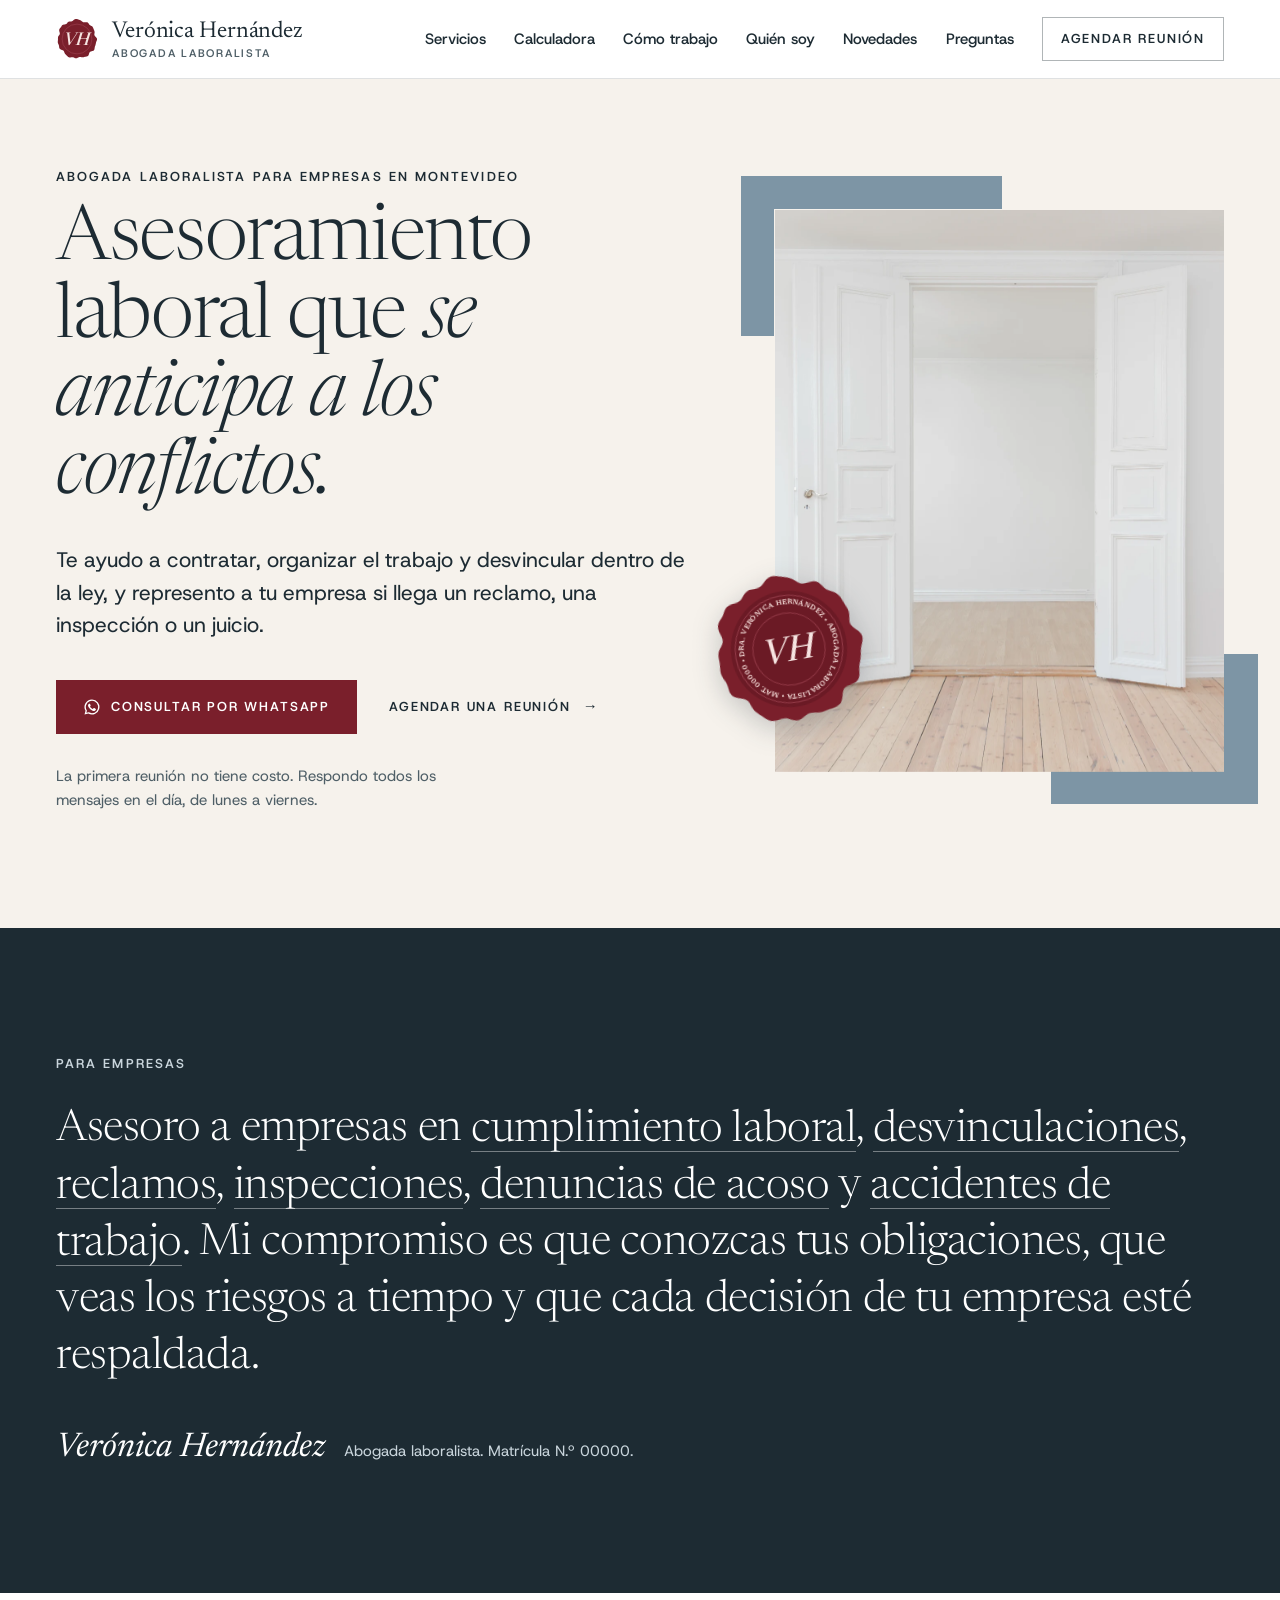
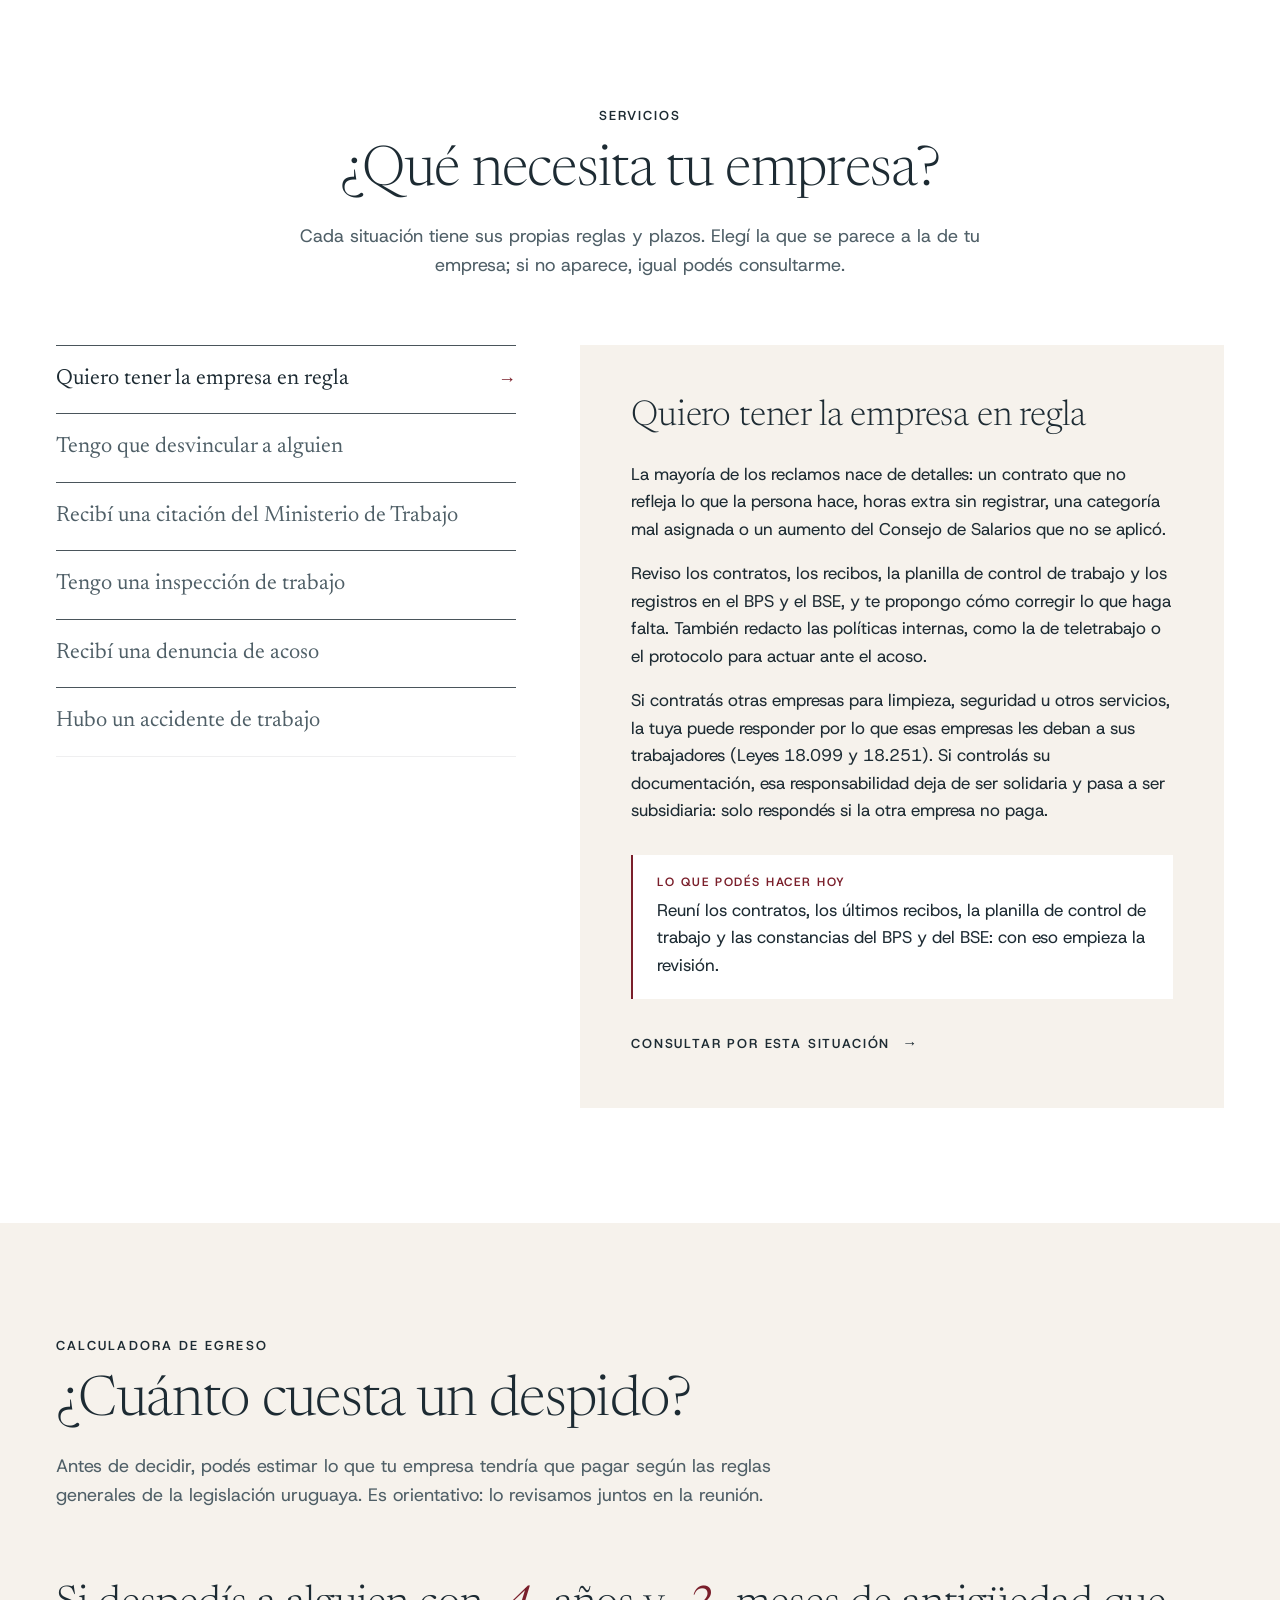
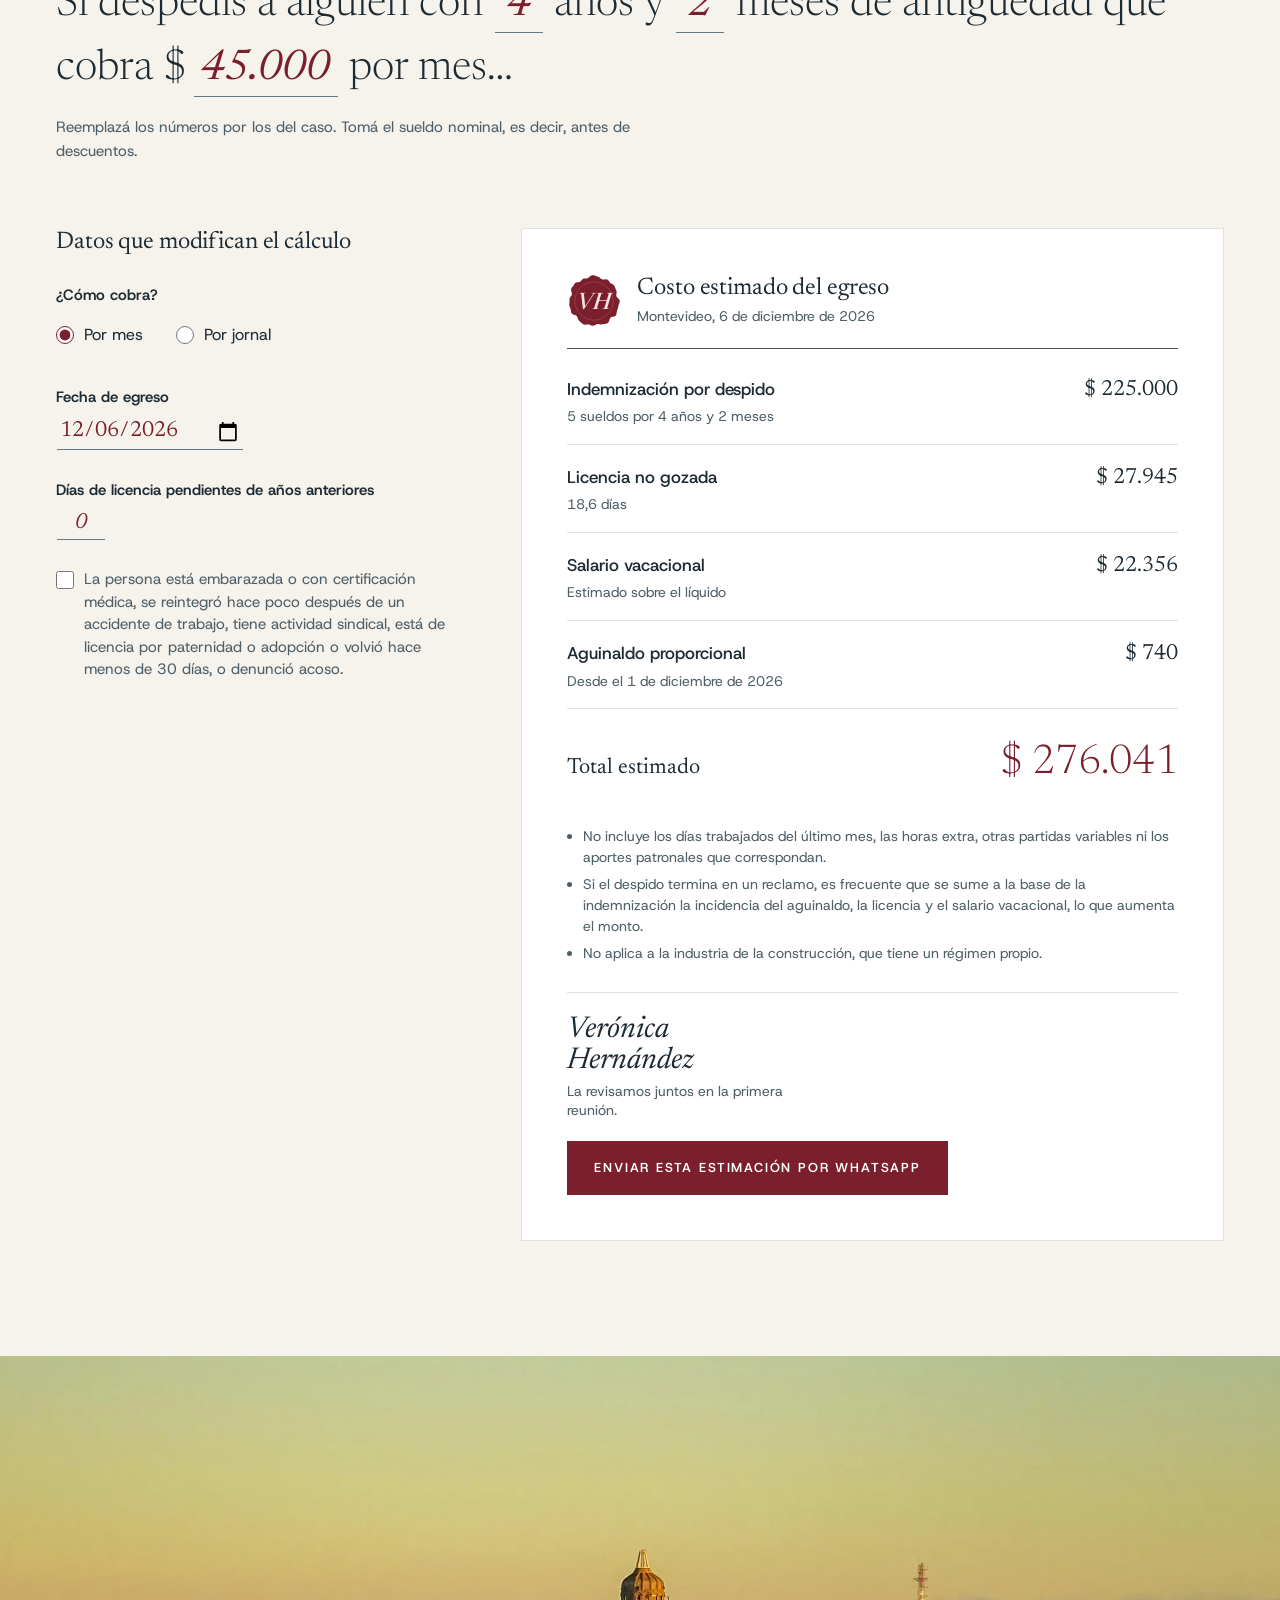
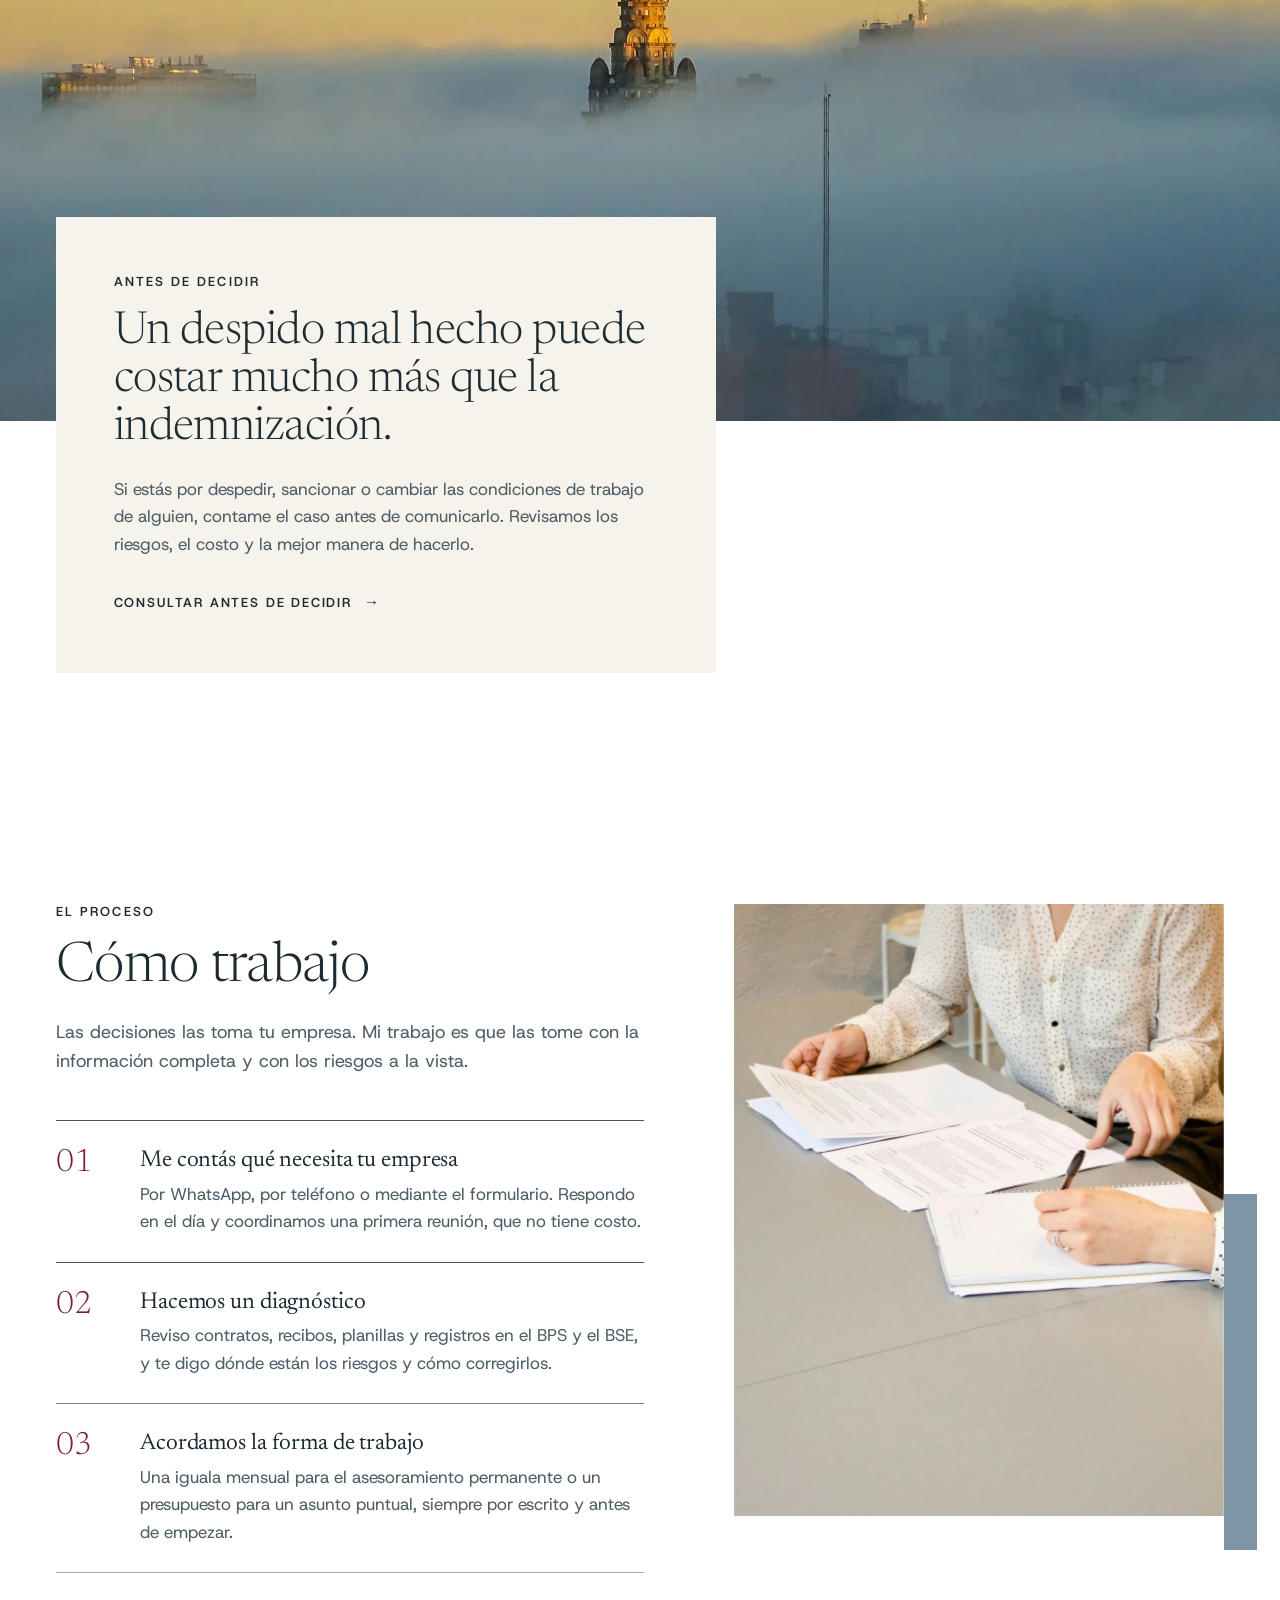
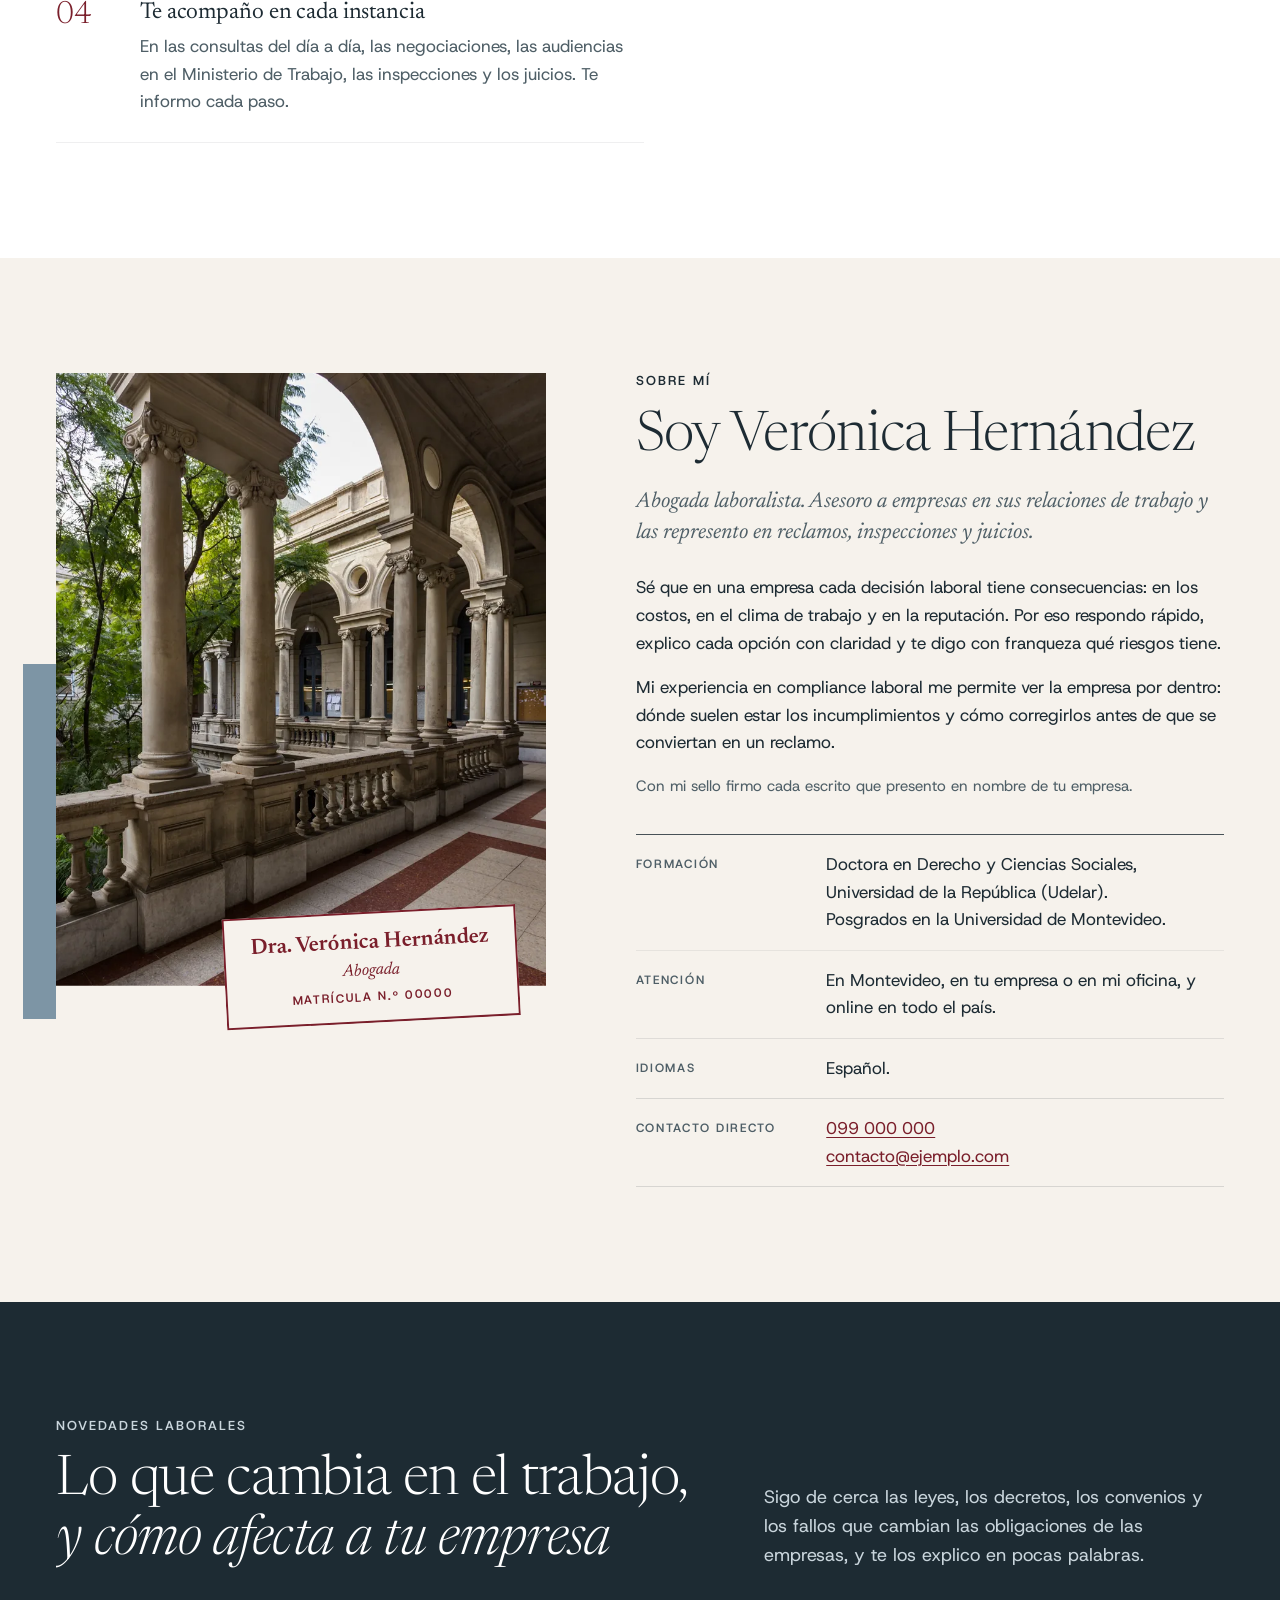
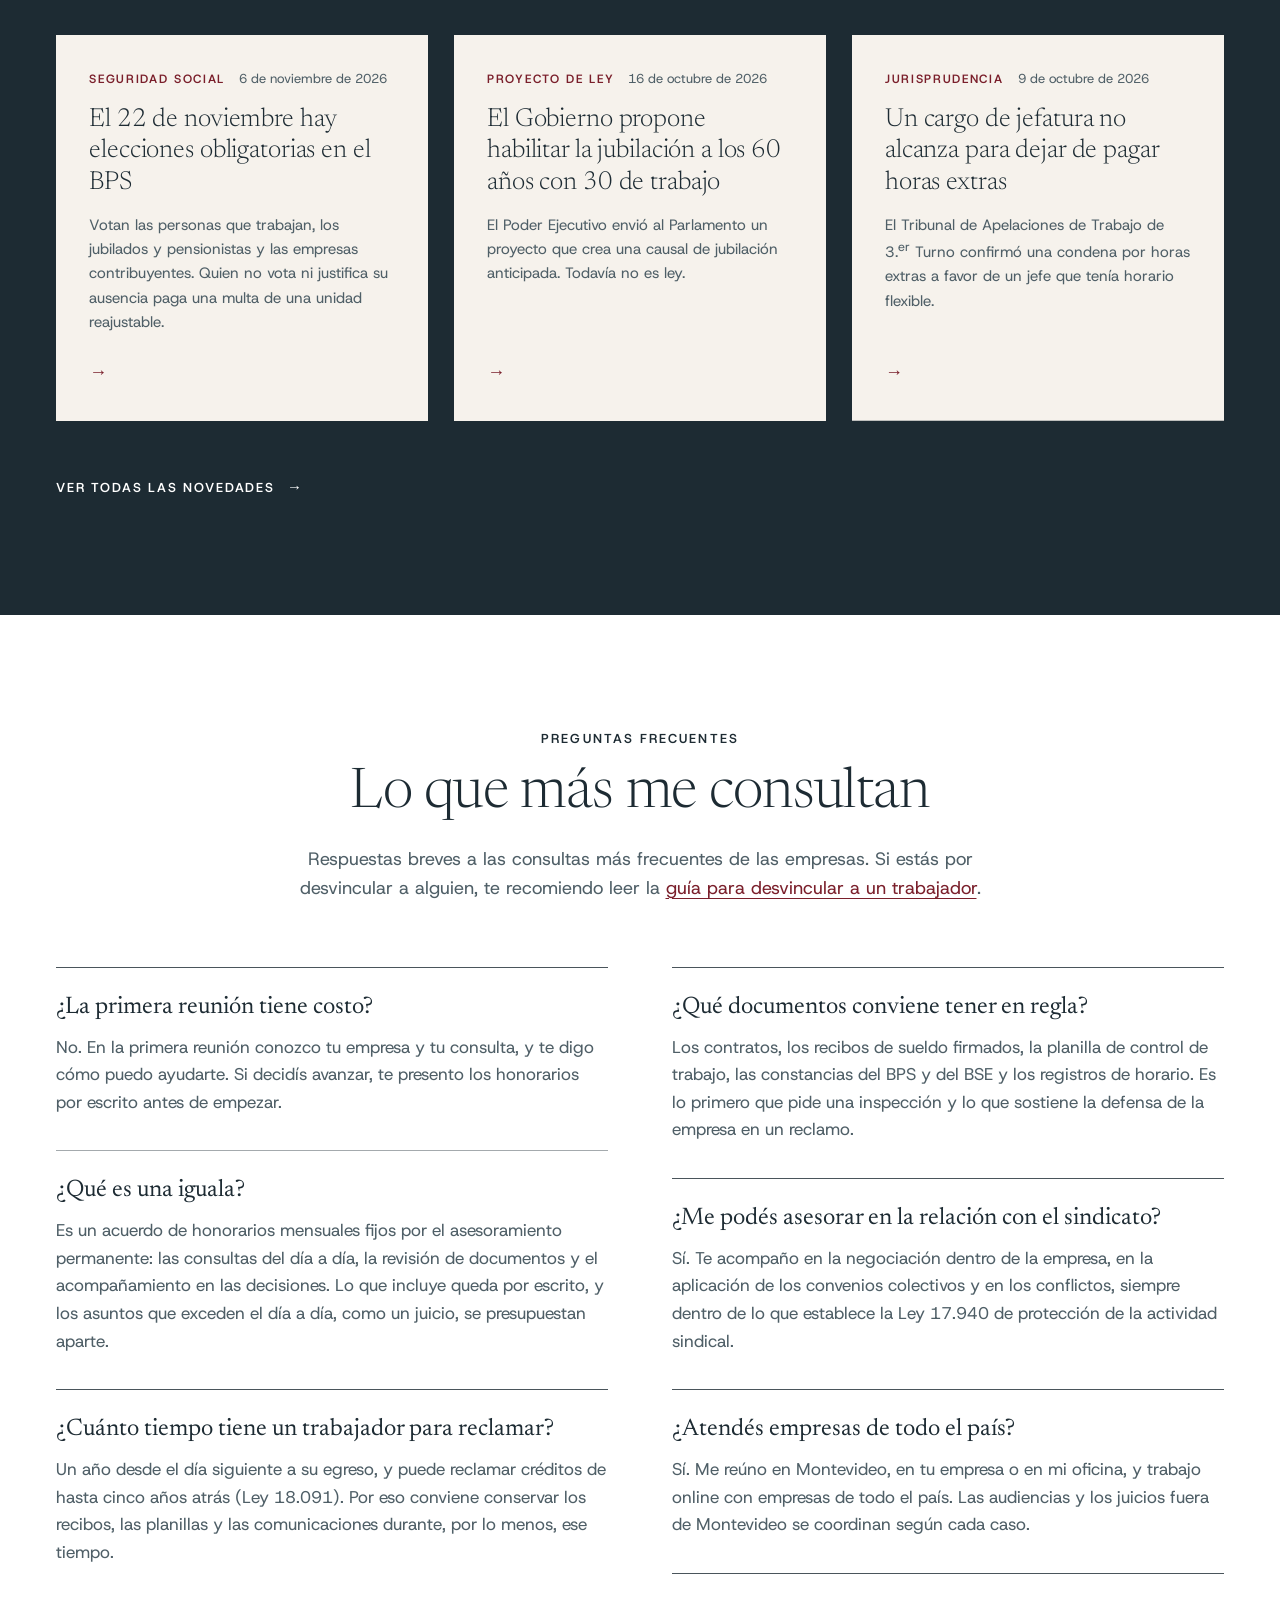
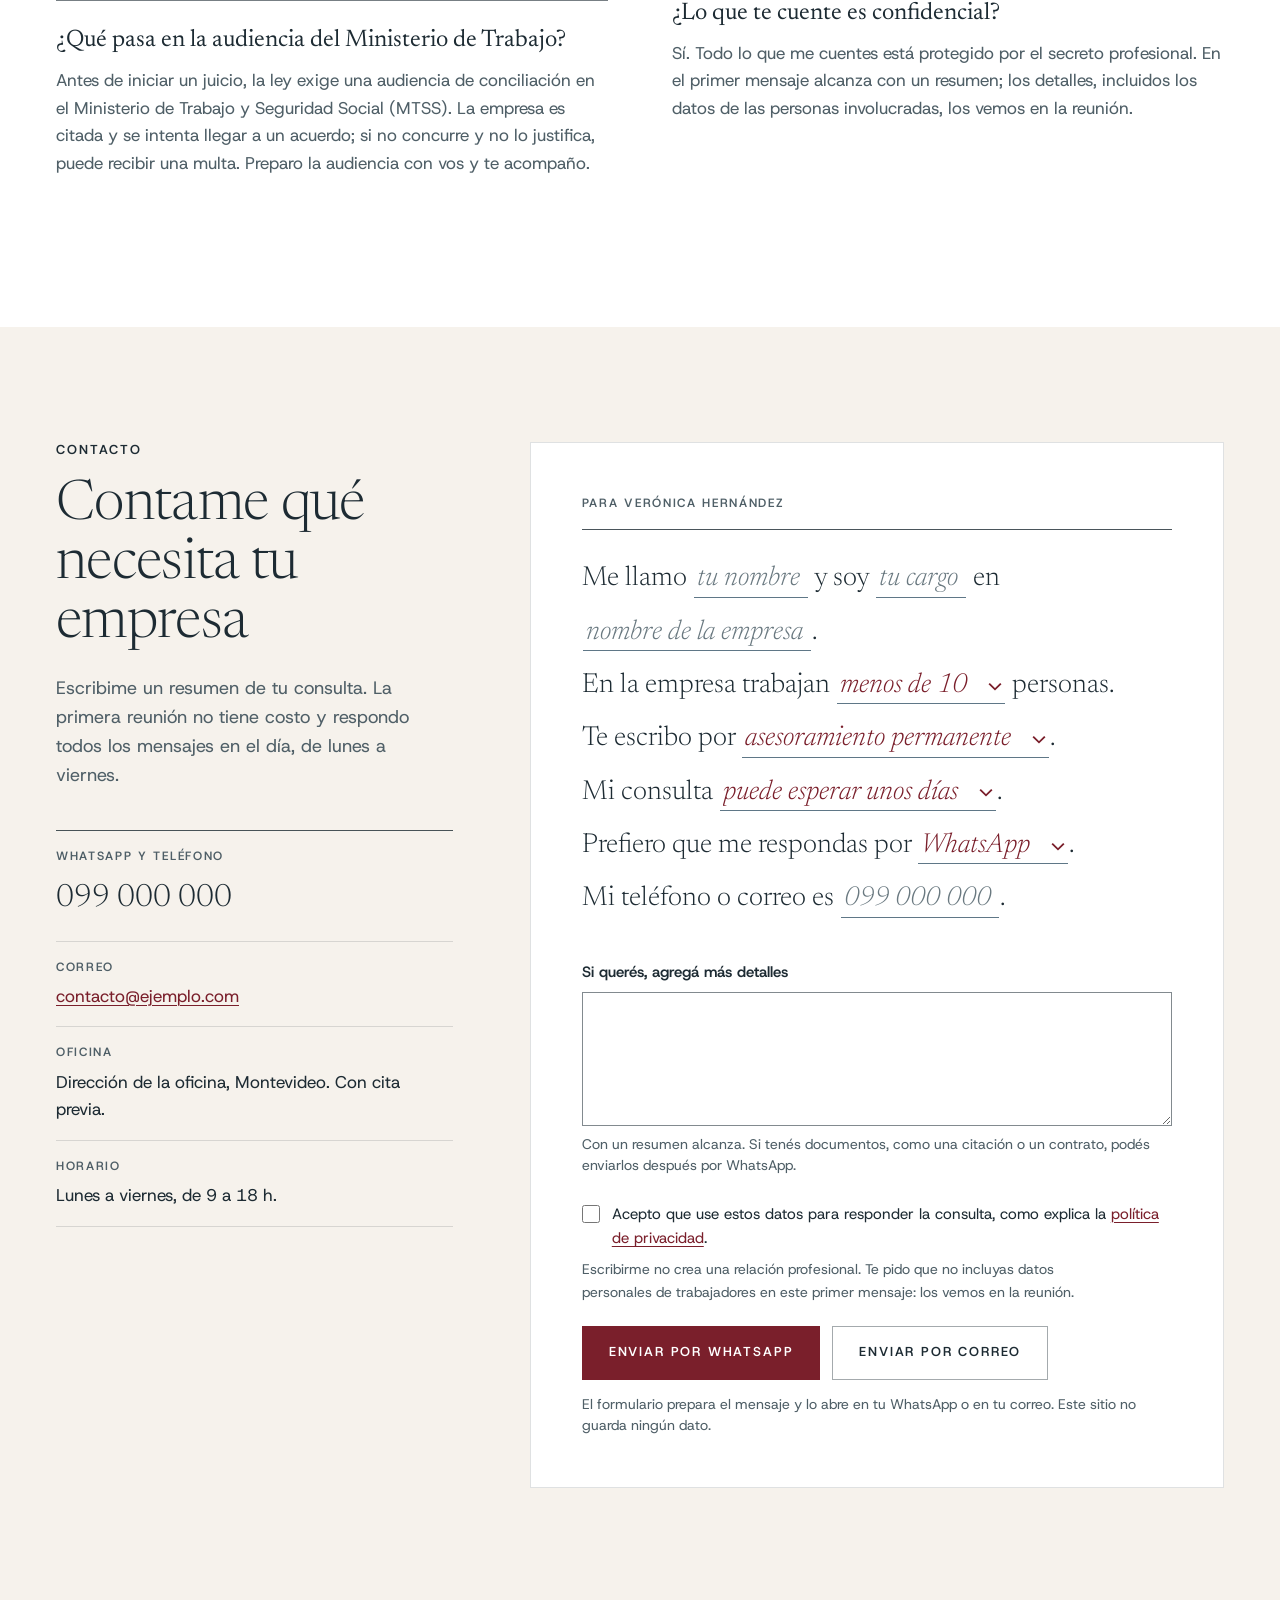
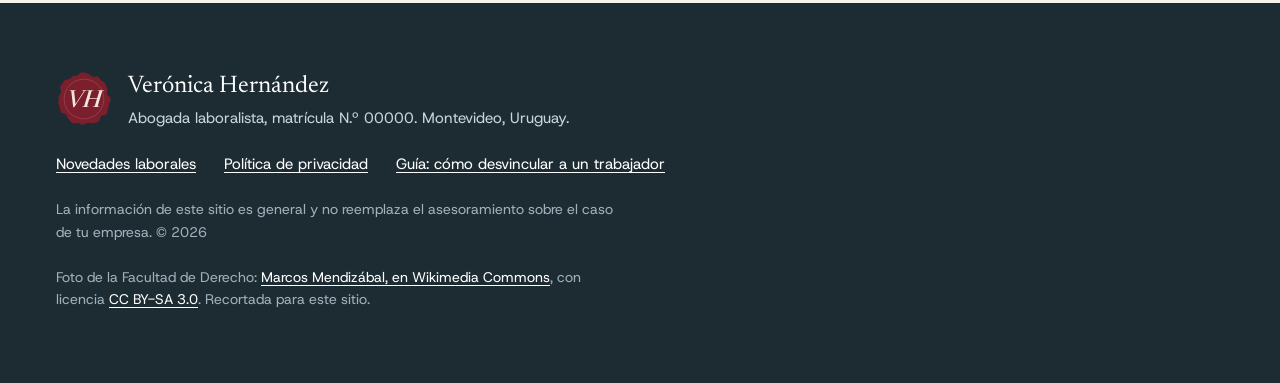
==== commit 85cf5ed6: "Cambiar el foco del sitio a servicios para empresas La versión para trabajadoras y trabajadores qued" ====
--- a/index.html
+++ b/index.html
@@ -3,12 +3,12 @@
 <head>
   <meta charset="utf-8">
   <meta name="viewport" content="width=device-width, initial-scale=1">
-  <title>Verónica Hernández | Abogada laboralista en Montevideo</title>
-  <meta name="description" content="Abogada laboralista en Montevideo. Despidos, salarios impagos, trabajo no registrado, acoso y accidentes laborales. Primera consulta gratuita y respuesta en el día.">
+  <title>Verónica Hernández | Abogada laboralista para empresas</title>
+  <meta name="description" content="Asesoramiento laboral para empresas en Montevideo: cumplimiento, despidos, reclamos en el Ministerio de Trabajo, inspecciones, acoso y accidentes de trabajo. Primera reunión sin costo.">
   <meta property="og:type" content="website">
   <meta property="og:locale" content="es_UY">
-  <meta property="og:title" content="Verónica Hernández, abogada laboralista en Montevideo">
-  <meta property="og:description" content="Si tenés un problema en tu trabajo, podés contar conmigo. La primera consulta es gratuita.">
+  <meta property="og:title" content="Verónica Hernández, abogada laboralista para empresas">
+  <meta property="og:description" content="Asesoramiento laboral que se anticipa a los conflictos. La primera reunión no tiene costo.">
   <meta name="theme-color" content="#ffffff">
   <link rel="icon" href="favicon.svg" type="image/svg+xml">
   <link rel="preload" href="fonts/newsreader-latin-standard-normal.woff2" as="font" type="font/woff2" crossorigin>
@@ -55,13 +55,13 @@
       </a>
       <button class="menu-boton" type="button" aria-expanded="false" aria-controls="menu">Menú</button>
       <nav id="menu" class="menu" aria-label="Secciones">
-        <a href="#situaciones">Situaciones</a>
+        <a href="#situaciones">Servicios</a>
         <a href="#calculadora">Calculadora</a>
         <a href="#como-trabajo">Cómo trabajo</a>
         <a href="#quien-soy">Quién soy</a>
         <a href="#novedades">Novedades</a>
         <a href="#preguntas">Preguntas</a>
-        <a class="boton boton-chico" href="#contacto">Consulta gratuita</a>
+        <a class="boton boton-chico" href="#contacto">Agendar reunión</a>
       </nav>
     </div>
   </header>
@@ -72,17 +72,17 @@
     <section class="portada" aria-labelledby="titulo">
       <div class="contenedor portada-grilla">
         <div class="portada-texto">
-          <p class="ceja">Abogada laboralista en Montevideo</p>
-          <h1 id="titulo">Si tenés un problema en tu trabajo, <em>podés contar conmigo.</em></h1>
-          <p class="portada-bajada">Te escucho con atención, te explico tus derechos con claridad y te acompaño en cada etapa del proceso.</p>
+          <p class="ceja">Abogada laboralista para empresas en Montevideo</p>
+          <h1 id="titulo">Asesoramiento laboral que <em>se anticipa a los conflictos.</em></h1>
+          <p class="portada-bajada">Te ayudo a contratar, organizar el trabajo y desvincular dentro de la ley, y represento a tu empresa si llega un reclamo, una inspección o un juicio.</p>
           <div class="portada-acciones">
-            <a class="boton js-wa" href="https://wa.me/59899000000" target="_blank" rel="noopener" data-texto="Hola, quisiera hacer una consulta laboral.">
+            <a class="boton js-wa" href="https://wa.me/59899000000" target="_blank" rel="noopener" data-texto="Hola, quisiera hacer una consulta laboral para mi empresa.">
               <svg class="icono-wa" viewBox="0 0 24 24" aria-hidden="true"><path d="M12 2a10 10 0 0 0-8.6 15.1L2 22l5-1.3A10 10 0 1 0 12 2zm0 18.2a8.2 8.2 0 0 1-4.2-1.1l-.3-.2-3 .8.8-2.9-.2-.3A8.2 8.2 0 1 1 12 20.2zm4.5-6.1c-.2-.1-1.5-.7-1.7-.8s-.4-.1-.6.1-.7.8-.8 1-.3.2-.5.1a6.7 6.7 0 0 1-2-1.2 7.4 7.4 0 0 1-1.4-1.7c-.1-.3 0-.4.1-.5l.4-.4.2-.4v-.4l-.8-1.9c-.2-.5-.4-.4-.6-.4h-.5a1 1 0 0 0-.7.3 3 3 0 0 0-.9 2.2 5.1 5.1 0 0 0 1.1 2.7 11.6 11.6 0 0 0 4.4 3.9c1.6.7 2.3.8 3.1.6a2.6 2.6 0 0 0 1.7-1.2 2.1 2.1 0 0 0 .2-1.2c-.1-.1-.3-.2-.5-.3z"/></svg>
               Consultar por WhatsApp
             </a>
-            <a class="enlace-ceja" href="#contacto">Enviar tu consulta por escrito</a>
-          </div>
-          <p class="portada-nota">La primera consulta es gratuita. Respondo todos los mensajes en el día, de lunes a viernes.</p>
+            <a class="enlace-ceja" href="#contacto">Agendar una reunión</a>
+          </div>
+          <p class="portada-nota">La primera reunión no tiene costo. Respondo todos los mensajes en el día, de lunes a viernes.</p>
         </div>
         <figure class="portada-foto">
           <span class="bloque bloque-superior" aria-hidden="true"></span>
@@ -96,79 +96,81 @@
     <!-- DECLARACIÓN -->
     <section class="declaracion" aria-labelledby="declaracion-titulo">
       <div class="contenedor">
-        <h2 class="ceja" id="declaracion-titulo">Para trabajadoras y trabajadores</h2>
-        <p class="declaracion-texto">Represento a trabajadoras y trabajadores en casos de <a href="#despido"><span>despido</span></a>, <a href="#pagos"><span>salarios impagos</span></a>, <a href="#registro"><span>trabajo no registrado</span></a>, <a href="#acoso"><span>acoso</span></a> y <a href="#accidente"><span>accidentes laborales</span></a>. Mi compromiso es que entiendas tus derechos, que conozcas tus opciones y que cada decisión sea tuya.</p>
+        <h2 class="ceja" id="declaracion-titulo">Para empresas</h2>
+        <p class="declaracion-texto">Asesoro a empresas en <a href="#prevencion"><span>cumplimiento laboral</span></a>, <a href="#desvinculacion"><span>desvinculaciones</span></a>, <a href="#reclamo"><span>reclamos</span></a>, <a href="#inspeccion"><span>inspecciones</span></a>, <a href="#acoso"><span>denuncias de acoso</span></a> y <a href="#accidente"><span>accidentes de trabajo</span></a>. Mi compromiso es que conozcas tus obligaciones, que veas los riesgos a tiempo y que cada decisión de tu empresa esté respaldada.</p>
         <p class="declaracion-firma"><span class="firma">Verónica Hernández</span>Abogada laboralista. Matrícula N.º&nbsp;00000.</p>
       </div>
     </section>
 
-    <!-- SITUACIONES: un índice y la respuesta de cada una -->
+    <!-- SERVICIOS: un índice de situaciones y la respuesta de cada una -->
     <section class="seccion" id="situaciones" aria-labelledby="situaciones-titulo">
       <div class="contenedor">
         <div class="encabezado encabezado-centrado">
-          <p class="ceja">Situaciones frecuentes</p>
-          <h2 id="situaciones-titulo">¿Cuál es tu situación?</h2>
-          <p>Cada situación tiene sus propias reglas y plazos. Elegí la que se parece a la tuya; si no aparece, igual podés consultarme.</p>
+          <p class="ceja">Servicios</p>
+          <h2 id="situaciones-titulo">¿Qué necesita tu empresa?</h2>
+          <p>Cada situación tiene sus propias reglas y plazos. Elegí la que se parece a la de tu empresa; si no aparece, igual podés consultarme.</p>
         </div>
 
         <div class="consultorio" data-pestanas>
           <ul class="indice">
-            <li><a href="#despido">Me despidieron</a></li>
-            <li><a href="#pagos">No me pagan lo que me corresponde</a></li>
-            <li><a href="#registro">Trabajo sin registrar o mal registrado</a></li>
-            <li><a href="#acoso">Sufro acoso o discriminación</a></li>
-            <li><a href="#accidente">Tuve un accidente o una enfermedad por mi trabajo</a></li>
-            <li><a href="#firmar">Me piden que firme un documento</a></li>
+            <li><a href="#prevencion">Quiero tener la empresa en regla</a></li>
+            <li><a href="#desvinculacion">Tengo que desvincular a alguien</a></li>
+            <li><a href="#reclamo">Recibí una citación del Ministerio de Trabajo</a></li>
+            <li><a href="#inspeccion">Tengo una inspección de trabajo</a></li>
+            <li><a href="#acoso">Recibí una denuncia de acoso</a></li>
+            <li><a href="#accidente">Hubo un accidente de trabajo</a></li>
           </ul>
 
           <div class="hojas">
-            <article class="hoja" id="despido">
-              <h3>Me despidieron</h3>
-              <p>Si te despidieron sin una causa grave, te corresponde la indemnización por despido. Además, la empresa debe pagarte la licencia, el salario vacacional y el aguinaldo que generaste.</p>
-              <p>Si la empresa invoca notoria mala conducta para no pagarte, esa decisión puede discutirse. Y la ley te otorga una protección especial si estabas embarazada, con certificación médica, reintegrándote después de un accidente de trabajo, con actividad sindical, de licencia por paternidad o adopción o en los 30 días posteriores a tu regreso, o si habías denunciado acoso.</p>
-              <p>Si la empresa deja de pagarte o modifica tus condiciones de forma grave, puede configurarse un despido indirecto, aunque no te hayan despedido formalmente.</p>
-              <p class="nota"><span class="nota-titulo">Lo que podés hacer hoy</span> No firmes nada sin leerlo con tiempo y conservá tus recibos, tu contrato y los mensajes con la empresa. También podés leer la <a href="guia-despido.html">guía sobre qué hacer si te despiden</a>.</p>
-              <a class="enlace-fuerte" href="#contacto" data-tema="despido">Consultar por esta situación</a>
+            <article class="hoja" id="prevencion">
+              <h3>Quiero tener la empresa en regla</h3>
+              <p>La mayoría de los reclamos nace de detalles: un contrato que no refleja lo que la persona hace, horas extra sin registrar, una categoría mal asignada o un aumento del Consejo de Salarios que no se aplicó.</p>
+              <p>Reviso los contratos, los recibos, la planilla de control de trabajo y los registros en el BPS y el BSE, y te propongo cómo corregir lo que haga falta. También redacto las políticas internas, como la de teletrabajo o el protocolo para actuar ante el acoso.</p>
+              <p>Si contratás otras empresas para limpieza, seguridad u otros servicios, la tuya puede responder por lo que esas empresas les deban a sus trabajadores (Leyes 18.099 y 18.251). Si controlás su documentación, esa responsabilidad deja de ser solidaria y pasa a ser subsidiaria: solo respondés si la otra empresa no paga.</p>
+              <p class="nota"><span class="nota-titulo">Lo que podés hacer hoy</span> Reuní los contratos, los últimos recibos, la planilla de control de trabajo y las constancias del BPS y del BSE: con eso empieza la revisión.</p>
+              <a class="enlace-fuerte" href="#contacto" data-tema="asesoramiento">Consultar por esta situación</a>
             </article>
 
-            <article class="hoja" id="pagos">
-              <h3>No me pagan lo que me corresponde</h3>
-              <p>Salarios atrasados, horas extra que no figuran en el recibo, licencia o salario vacacional impagos, aguinaldo incompleto o un salario inferior al laudo de tu categoría.</p>
-              <p>Podés reclamar aunque sigas trabajando en la empresa.</p>
-              <p class="nota"><span class="nota-titulo">Lo que podés hacer hoy</span> Reuní tus recibos de sueldo y anotá tus horarios reales, con días y horas.</p>
-              <a class="enlace-fuerte" href="#contacto" data-tema="pagos">Consultar por esta situación</a>
+            <article class="hoja" id="desvinculacion">
+              <h3>Tengo que desvincular a alguien</h3>
+              <p>Un despido sin una causa grave obliga a pagar la indemnización por despido, además de la licencia, el salario vacacional y el aguinaldo que la persona generó. Podés estimar el costo con la <a href="#calculadora">calculadora</a>.</p>
+              <p>Si pensás invocar notoria mala conducta para no pagar la indemnización, la falta tiene que ser grave y la empresa tiene que poder probarla.</p>
+              <p>Algunas situaciones tienen una protección especial: el embarazo, la certificación médica, el reintegro después de un accidente de trabajo, la actividad sindical, la licencia por paternidad o adopción y los 30 días posteriores al regreso, o una denuncia de acoso. En esos casos el despido cuesta más y, si hay actividad sindical, la persona puede pedir que la reintegren.</p>
+              <p class="nota"><span class="nota-titulo">Lo que podés hacer hoy</span> Antes de comunicar la decisión, revisá si la persona está en alguna de esas situaciones y leé la <a href="guia-despido.html">guía para desvincular a un trabajador</a>.</p>
+              <a class="enlace-fuerte" href="#contacto" data-tema="desvinculacion">Consultar por esta situación</a>
             </article>
 
-            <article class="hoja" id="registro">
-              <h3>Trabajo sin registrar o mal registrado</h3>
-              <p>Si no estás registrado en el BPS, o figurás con menos horas o con un salario menor al real, perdés aportes jubilatorios y cobertura de salud, y puede verse afectado tu seguro de paro.</p>
-              <p>Es posible reclamar lo adeudado y regularizar tu historia laboral.</p>
-              <p class="nota"><span class="nota-titulo">Lo que podés hacer hoy</span> Revisá tu historia laboral en la web del BPS y conservá pruebas de tu trabajo, como mensajes, fotos o testigos.</p>
-              <a class="enlace-fuerte" href="#contacto" data-tema="registro">Consultar por esta situación</a>
+            <article class="hoja" id="reclamo">
+              <h3>Recibí una citación del Ministerio de Trabajo</h3>
+              <p>Antes de iniciar un juicio, la ley exige una audiencia de conciliación en el Ministerio de Trabajo y Seguridad Social (MTSS). La empresa es citada para intentar un acuerdo, y muchos casos se resuelven allí. Si no concurre y no lo justifica, puede recibir una multa.</p>
+              <p>Preparo la audiencia con vos: revisamos lo que se reclama y la documentación de la empresa, y vemos si conviene proponer un acuerdo. Si no lo hay y llega una demanda, en el proceso laboral común la empresa tiene diez días hábiles para contestarla.</p>
+              <p>Quien trabajó en la empresa tiene un año desde su egreso para reclamar, y puede reclamar créditos de hasta cinco años atrás (Ley 18.091).</p>
+              <p class="nota"><span class="nota-titulo">Lo que podés hacer hoy</span> Anotá la fecha de la audiencia, enviame la citación y reuní los recibos, las planillas y el contrato de la persona que reclama.</p>
+              <a class="enlace-fuerte" href="#contacto" data-tema="reclamo">Consultar por esta situación</a>
             </article>
 
+            <article class="hoja" id="inspeccion">
+              <h3>Tengo una inspección de trabajo</h3>
+              <p>La Inspección General del Trabajo y de la Seguridad Social (IGTSS) puede llegar por una denuncia o por un control propio. Revisa, entre otras cosas, la planilla de control de trabajo, los recibos, el registro en el BPS, el seguro del BSE y las condiciones de seguridad y salud.</p>
+              <p>Si encuentra un incumplimiento, puede intimar a la empresa a corregirlo y proponer una multa, y la empresa puede presentar sus descargos antes de que se resuelva. Te acompaño en la visita, preparo los descargos y, si corresponde, los recursos.</p>
+              <p class="nota"><span class="nota-titulo">Lo que podés hacer hoy</span> Tené a mano la planilla de control de trabajo, los recibos firmados y las constancias del BPS y del BSE, y anotá todo lo que pida la inspección y en qué plazo.</p>
+              <a class="enlace-fuerte" href="#contacto" data-tema="inspeccion">Consultar por esta situación</a>
+            </article>
+
             <article class="hoja" id="acoso">
-              <h3>Sufro acoso o discriminación</h3>
-              <p>Malos tratos reiterados, humillaciones, acoso sexual o discriminación por género, edad, origen, salud u otro motivo.</p>
-              <p>El acoso sexual en el trabajo está regulado por la Ley 18.561, que obliga a la empresa a investigar y protege a quien denuncia.</p>
-              <p class="nota"><span class="nota-titulo">Lo que podés hacer hoy</span> Anotá fechas, hechos y nombres de testigos, y conservá mensajes o correos. Todo lo que me cuentes es confidencial.</p>
+              <h3>Recibí una denuncia de acoso</h3>
+              <p>La Ley 18.561 obliga a la empresa a prevenir el acoso sexual y, cuando recibe una denuncia, a proteger desde ese momento a quien denuncia. La investigación interna tiene que constar por escrito, ser reservada, escuchar a las dos partes y terminar en 60 días como máximo. Si la empresa no está en condiciones de investigar, debe enviar la denuncia a la Inspección de Trabajo dentro de los cinco días.</p>
+              <p>Una investigación mal llevada, o una represalia contra quien denunció, puede generar indemnizaciones especiales. También te acompaño ante situaciones de acoso laboral o de discriminación, y redacto el protocolo para prevenirlas.</p>
+              <p class="nota"><span class="nota-titulo">Lo que podés hacer hoy</span> No resuelvas la denuncia de manera informal: dejá registro de cada paso y cuidá la reserva de todas las personas involucradas.</p>
               <a class="enlace-fuerte" href="#contacto" data-tema="acoso">Consultar por esta situación</a>
             </article>
 
             <article class="hoja" id="accidente">
-              <h3>Tuve un accidente o una enfermedad por mi trabajo</h3>
-              <p>Los accidentes de trabajo y las enfermedades profesionales están cubiertos por el Banco de Seguros del Estado (BSE). Te acompaño en el trámite y, si la empresa no cumplió con las medidas de seguridad, también en el reclamo correspondiente.</p>
-              <p>Si te despiden después de tu reintegro, la ley te otorga una protección especial.</p>
-              <p class="nota"><span class="nota-titulo">Lo que podés hacer hoy</span> Asegurate de que el accidente quede denunciado y conservá todos los certificados médicos.</p>
+              <h3>Hubo un accidente de trabajo</h3>
+              <p>Los accidentes de trabajo y las enfermedades profesionales están cubiertos por el seguro obligatorio del Banco de Seguros del Estado (BSE), que toda empresa tiene que tener (Ley 16.074). Si la empresa está asegurada, el BSE se hace cargo de la atención y de las prestaciones; si no lo está, el BSE le cobra esos costos.</p>
+              <p>Si hubo culpa grave de la empresa, la persona puede reclamarle la reparación integral del daño. Y si no se adoptaron las medidas de seguridad y eso puso en peligro grave la vida o la salud de un trabajador, quien dirige la empresa puede tener responsabilidad penal, aunque no haya habido un daño (Ley 19.196). Además, cuando la persona se reintegra, tiene una protección especial frente al despido.</p>
+              <p class="nota"><span class="nota-titulo">Lo que podés hacer hoy</span> Denunciá el accidente al BSE cuanto antes, documentá cómo ocurrió y guardá los registros de capacitación y de entrega de equipos de protección.</p>
               <a class="enlace-fuerte" href="#contacto" data-tema="accidente">Consultar por esta situación</a>
-            </article>
-
-            <article class="hoja" id="firmar">
-              <h3>Me piden que firme un documento</h3>
-              <p>Una renuncia, un acuerdo de egreso, un cambio de horario o de tareas, una sanción o tu liquidación final. Lo que firmes puede limitar lo que después podés reclamar.</p>
-              <p>Enviame una foto del documento por WhatsApp y te explico qué implica antes de que lo firmes.</p>
-              <p class="nota"><span class="nota-titulo">Lo que podés hacer hoy</span> No firmes con apuro. Pedí una copia y tomate el tiempo necesario para leerlo.</p>
-              <a class="enlace-fuerte js-wa" href="https://wa.me/59899000000" target="_blank" rel="noopener" data-texto="Hola, me piden que firme un documento y quisiera que lo revises antes.">Enviar el documento por WhatsApp</a>
             </article>
           </div>
         </div>
@@ -180,20 +182,20 @@
       <div class="contenedor">
         <div class="encabezado">
           <p class="ceja">Calculadora de egreso</p>
-          <h2 id="calculadora-titulo">¿Cuánto te corresponde?</h2>
-          <p>Si te despidieron, podés hacer una primera estimación con las reglas generales de la legislación uruguaya. Es orientativa: la revisamos juntos en la consulta.</p>
+          <h2 id="calculadora-titulo">¿Cuánto cuesta un despido?</h2>
+          <p>Antes de decidir, podés estimar lo que tu empresa tendría que pagar según las reglas generales de la legislación uruguaya. Es orientativo: lo revisamos juntos en la reunión.</p>
         </div>
 
         <div class="frase" id="cuenta-rapida" role="group" aria-label="Datos para la cuenta">
           <p class="frase-texto">
-            Trabajé
-            <label class="sr" for="c-anios">Años trabajados</label><input type="text" class="blanco" id="c-anios" data-campo="anios" inputmode="numeric" autocomplete="off" maxlength="2" value="4">
+            Si despedís a alguien con
+            <label class="sr" for="c-anios">Años de antigüedad</label><input type="text" class="blanco" id="c-anios" data-campo="anios" inputmode="numeric" autocomplete="off" maxlength="2" value="4">
             años y
-            <label class="sr" for="c-meses">Meses trabajados, además de los años</label><input type="text" class="blanco" id="c-meses" data-campo="meses" inputmode="numeric" autocomplete="off" maxlength="2" value="2">
-            meses, cobraba <span class="junto">$&#8239;<label class="sr" for="c-dinero" id="c-dinero-etiqueta">Sueldo nominal por mes, en pesos</label><input type="text" class="blanco" id="c-dinero" data-campo="monto" inputmode="numeric" autocomplete="off" maxlength="10" value="45.000"></span>
-            <span id="c-periodo">por mes</span> y me despidieron.
+            <label class="sr" for="c-meses">Meses de antigüedad, además de los años</label><input type="text" class="blanco" id="c-meses" data-campo="meses" inputmode="numeric" autocomplete="off" maxlength="2" value="2">
+            meses de antigüedad que cobra <span class="junto">$&#8239;<label class="sr" for="c-dinero" id="c-dinero-etiqueta">Sueldo nominal por mes, en pesos</label><input type="text" class="blanco" id="c-dinero" data-campo="monto" inputmode="numeric" autocomplete="off" maxlength="10" value="45.000"></span>
+            <span id="c-periodo">por mes</span>…
           </p>
-          <p class="frase-ayuda">Reemplazá los números por los tuyos. Tomá el sueldo nominal, es decir, antes de descuentos.</p>
+          <p class="frase-ayuda">Reemplazá los números por los del caso. Tomá el sueldo nominal, es decir, antes de descuentos.</p>
         </div>
 
         <div class="calc">
@@ -201,13 +203,13 @@
             <h3 class="calc-titulo" id="calc-titulo">Datos que modifican el cálculo</h3>
 
             <fieldset class="campo">
-              <legend>¿Cómo cobrás?</legend>
+              <legend>¿Cómo cobra?</legend>
               <label class="opcion"><input type="radio" name="forma" value="mes" data-campo="forma" checked> Por mes</label>
               <label class="opcion"><input type="radio" name="forma" value="jornal" data-campo="forma"> Por jornal</label>
             </fieldset>
 
             <div class="campo" data-solo="jornal" hidden>
-              <label for="c-jornales">Jornales que trabajás por año</label>
+              <label for="c-jornales">Jornales que trabaja por año</label>
               <input type="text" class="blanco blanco-numero" id="c-jornales" data-campo="jornalesAnio" inputmode="numeric" autocomplete="off" maxlength="3" value="290" aria-describedby="c-jornales-ayuda">
               <p class="ayuda" id="c-jornales-ayuda">Con seis días de trabajo por semana, son aproximadamente 290.</p>
             </div>
@@ -222,14 +224,14 @@
               <input type="text" class="blanco blanco-numero" id="c-pendiente" data-campo="licenciaPendiente" inputmode="numeric" autocomplete="off" maxlength="3" value="0">
             </div>
 
-            <label class="opcion opcion-larga"><input type="checkbox" data-campo="especial"> Me despidieron estando embarazada, con certificación médica, después de un accidente de trabajo, durante la licencia por paternidad o al volver de ella, por actividad sindical o por denunciar acoso.</label>
+            <label class="opcion opcion-larga"><input type="checkbox" data-campo="especial"> La persona está embarazada o con certificación médica, se reintegró hace poco después de un accidente de trabajo, tiene actividad sindical, está de licencia por paternidad o adopción o volvió hace menos de 30 días, o denunció acoso.</label>
           </div>
 
           <article class="estimacion" aria-labelledby="estimacion-titulo">
             <header class="membrete">
               <svg class="membrete-sello" viewBox="0 0 220 220" aria-hidden="true"><use href="#sello-simple"/></svg>
               <div>
-                <h3 id="estimacion-titulo">Estimación de tu liquidación</h3>
+                <h3 id="estimacion-titulo">Costo estimado del egreso</h3>
                 <p class="membrete-fecha js-fecha">Montevideo</p>
               </div>
             </header>
@@ -256,12 +258,12 @@
               </div>
             </dl>
             <ul class="recibo-notas" id="c-notas">
-              <li>No incluye horas extra, diferencias de sueldo ni los días trabajados del último mes.</li>
-              <li>En muchos reclamos se suma a la base de la indemnización la incidencia del aguinaldo, la licencia y el salario vacacional, lo que puede aumentar el monto.</li>
+              <li>No incluye los días trabajados del último mes, las horas extra, otras partidas variables ni los aportes patronales que correspondan.</li>
+              <li>Si el despido termina en un reclamo, es frecuente que se sume a la base de la indemnización la incidencia del aguinaldo, la licencia y el salario vacacional, lo que aumenta el monto.</li>
               <li>No aplica a la industria de la construcción, que tiene un régimen propio.</li>
             </ul>
             <div class="estimacion-pie">
-              <p class="estimacion-firma"><span class="firma firma-chica">Verónica Hernández</span>La revisamos juntos en la consulta gratuita.</p>
+              <p class="estimacion-firma"><span class="firma firma-chica">Verónica Hernández</span>La revisamos juntos en la primera reunión.</p>
               <a class="boton js-wa-cuenta" href="https://wa.me/59899000000" target="_blank" rel="noopener">Enviar esta estimación por WhatsApp</a>
             </div>
           </article>
@@ -269,15 +271,15 @@
       </div>
     </section>
 
-    <!-- BANDA: antes de firmar -->
+    <!-- BANDA: antes de decidir -->
     <section class="banda" aria-labelledby="banda-titulo">
       <img class="banda-foto" src="fotos/salvo-niebla.webp" alt="El Palacio Salvo entre la niebla, en Montevideo" width="2200" height="1100" fetchpriority="low" decoding="async">
       <div class="contenedor">
         <div class="banda-tarjeta">
-          <p class="ceja">Antes de firmar</p>
-          <h2 id="banda-titulo">Lo que firmes puede limitar lo que después podés reclamar.</h2>
-          <p>Si te piden que firmes una renuncia, un acuerdo de egreso o tu liquidación final, enviame una foto del documento y te explico qué implica antes de que lo firmes.</p>
-          <a class="enlace-ceja js-wa" href="https://wa.me/59899000000" target="_blank" rel="noopener" data-texto="Hola, me piden que firme un documento y quisiera que lo revises antes.">Enviar el documento por WhatsApp</a>
+          <p class="ceja">Antes de decidir</p>
+          <h2 id="banda-titulo">Un despido mal hecho puede costar mucho más que la indemnización.</h2>
+          <p>Si estás por despedir, sancionar o cambiar las condiciones de trabajo de alguien, contame el caso antes de comunicarlo. Revisamos los riesgos, el costo y la mejor manera de hacerlo.</p>
+          <a class="enlace-ceja js-wa" href="https://wa.me/59899000000" target="_blank" rel="noopener" data-texto="Hola, estoy por tomar una decisión laboral en mi empresa y quisiera consultarla antes.">Consultar antes de decidir</a>
         </div>
       </div>
     </section>
@@ -288,23 +290,23 @@
         <div class="dividido-texto">
           <p class="ceja">El proceso</p>
           <h2 id="como-titulo">Cómo trabajo</h2>
-          <p class="dividido-bajada">Te mantengo al tanto de cada avance de tu caso, y ninguna decisión se toma sin tu acuerdo.</p>
+          <p class="dividido-bajada">Las decisiones las toma tu empresa. Mi trabajo es que las tome con la información completa y con los riesgos a la vista.</p>
           <ol class="pasos">
             <li>
-              <h3>Me contás tu situación</h3>
-              <p>Por WhatsApp, por teléfono o mediante el formulario. Respondo en el día y coordinamos la primera consulta, que es gratuita.</p>
+              <h3>Me contás qué necesita tu empresa</h3>
+              <p>Por WhatsApp, por teléfono o mediante el formulario. Respondo en el día y coordinamos una primera reunión, que no tiene costo.</p>
             </li>
             <li>
-              <h3>Revisamos tu documentación</h3>
-              <p>Recibos, contrato, mensajes y tu historia laboral del BPS. Calculo lo que te corresponde y te explico tus opciones con claridad.</p>
+              <h3>Hacemos un diagnóstico</h3>
+              <p>Reviso contratos, recibos, planillas y registros en el BPS y el BSE, y te digo dónde están los riesgos y cómo corregirlos.</p>
             </li>
             <li>
-              <h3>Buscamos un acuerdo</h3>
-              <p>Si decidís avanzar, te presento los honorarios por escrito. El reclamo comienza con una audiencia de conciliación en el Ministerio de Trabajo, donde muchos casos se resuelven.</p>
+              <h3>Acordamos la forma de trabajo</h3>
+              <p>Una iguala mensual para el asesoramiento permanente o un presupuesto para un asunto puntual, siempre por escrito y antes de empezar.</p>
             </li>
             <li>
-              <h3>Si es necesario, iniciamos el juicio</h3>
-              <p>Si no hay acuerdo, presentamos la demanda. Te acompaño hasta el final y te informo cada paso.</p>
+              <h3>Te acompaño en cada instancia</h3>
+              <p>En las consultas del día a día, las negociaciones, las audiencias en el Ministerio de Trabajo, las inspecciones y los juicios. Te informo cada paso.</p>
             </li>
           </ol>
         </div>
@@ -333,10 +335,10 @@
         <div class="dividido-texto">
           <p class="ceja">Sobre mí</p>
           <h2 id="quien-titulo">Soy Verónica Hernández</h2>
-          <p class="perfil-rol">Abogada laboralista. Represento a trabajadoras y trabajadores en conflictos con su empleador.</p>
-          <p>Sé que un despido, o un salario que no se paga como corresponde, no es solo una cuestión económica: afecta tu trabajo, tu tiempo y tu tranquilidad. Por eso te explico cada paso con claridad y te digo con franqueza qué se puede reclamar y qué no.</p>
-          <p>Mi experiencia en compliance laboral me permite conocer cómo funcionan las empresas por dentro: qué obligaciones tienen y dónde suelen fallar. Eso me ayuda a identificar lo que se puede reclamar y a negociar con más solidez.</p>
-          <p class="perfil-nota">Con mi sello firmo cada escrito que presento en tu nombre.</p>
+          <p class="perfil-rol">Abogada laboralista. Asesoro a empresas en sus relaciones de trabajo y las represento en reclamos, inspecciones y juicios.</p>
+          <p>Sé que en una empresa cada decisión laboral tiene consecuencias: en los costos, en el clima de trabajo y en la reputación. Por eso respondo rápido, explico cada opción con claridad y te digo con franqueza qué riesgos tiene.</p>
+          <p>Mi experiencia en compliance laboral me permite ver la empresa por dentro: dónde suelen estar los incumplimientos y cómo corregirlos antes de que se conviertan en un reclamo.</p>
+          <p class="perfil-nota">Con mi sello firmo cada escrito que presento en nombre de tu empresa.</p>
 
           <dl class="ficha">
             <div>
@@ -345,7 +347,7 @@
             </div>
             <div>
               <dt>Atención</dt>
-              <dd>En Montevideo, con cita previa, y online en todo el país.</dd>
+              <dd>En Montevideo, en tu empresa o en mi oficina, y online en todo el país.</dd>
             </div>
             <div>
               <dt>Idiomas</dt>
@@ -371,25 +373,25 @@
         <div class="novedades-encabezado">
           <div>
             <p class="ceja">Novedades laborales</p>
-            <h2 id="novedades-titulo">Lo que cambia en el trabajo, <em>y cómo te afecta</em></h2>
-          </div>
-          <p class="novedades-bajada">Sigo de cerca las leyes, los decretos, los convenios y los fallos que tocan tus derechos, y te los explico en pocas palabras.</p>
+            <h2 id="novedades-titulo">Lo que cambia en el trabajo, <em>y cómo afecta a tu empresa</em></h2>
+          </div>
+          <p class="novedades-bajada">Sigo de cerca las leyes, los decretos, los convenios y los fallos que cambian las obligaciones de las empresas, y te los explico en pocas palabras.</p>
         </div>
         <!-- NOVEDADES:INICIO -->
         <div class="novedades-grilla">
           <article class="novedad-tarjeta">
             <p class="novedad-meta"><span class="novedad-tema">Seguridad social</span> <time datetime="2026-11-06">6 de noviembre de 2026</time></p>
             <h3><a href="novedades.html#elecciones-bps">El 22 de noviembre hay elecciones obligatorias en el BPS</a></h3>
-            <p>Si trabajás en el sector público o en el privado, tenés que votar. Si no lo hacés y no justificás tu ausencia, la multa es de una unidad reajustable.</p>
+            <p>Votan las personas que trabajan, los jubilados y pensionistas y las empresas contribuyentes. Quien no vota ni justifica su ausencia paga una multa de una unidad reajustable.</p>
           </article>
           <article class="novedad-tarjeta">
             <p class="novedad-meta"><span class="novedad-tema">Proyecto de ley</span> <time datetime="2026-10-16">16 de octubre de 2026</time></p>
-            <h3><a href="novedades.html#jubilacion-60">El Gobierno propone que puedas jubilarte a los 60 años con 30 de trabajo</a></h3>
+            <h3><a href="novedades.html#jubilacion-60">El Gobierno propone habilitar la jubilación a los 60 años con 30 de trabajo</a></h3>
             <p>El Poder Ejecutivo envió al Parlamento un proyecto que crea una causal de jubilación anticipada. Todavía no es ley.</p>
           </article>
           <article class="novedad-tarjeta">
             <p class="novedad-meta"><span class="novedad-tema">Jurisprudencia</span> <time datetime="2026-10-09">9 de octubre de 2026</time></p>
-            <h3><a href="novedades.html#horas-extras-jefaturas">Tener un cargo de jefatura no quita el derecho a cobrar horas extras</a></h3>
+            <h3><a href="novedades.html#horas-extras-jefaturas">Un cargo de jefatura no alcanza para dejar de pagar horas extras</a></h3>
             <p>El Tribunal de Apelaciones de Trabajo de 3.<sup>er</sup> Turno confirmó una condena por horas extras a favor de un jefe que tenía horario flexible.</p>
           </article>
         </div>
@@ -404,36 +406,40 @@
         <div class="encabezado encabezado-centrado">
           <p class="ceja">Preguntas frecuentes</p>
           <h2 id="preguntas-titulo">Lo que más me consultan</h2>
-          <p>Respuestas breves a las consultas más frecuentes. Si te despidieron recientemente, te recomiendo leer la <a href="guia-despido.html">guía sobre qué hacer si te despiden</a>.</p>
+          <p>Respuestas breves a las consultas más frecuentes de las empresas. Si estás por desvincular a alguien, te recomiendo leer la <a href="guia-despido.html">guía para desvincular a un trabajador</a>.</p>
         </div>
         <dl class="preguntas">
           <div class="pregunta">
-            <dt>¿La primera consulta tiene costo?</dt>
-            <dd>No. La primera consulta es gratuita y no implica ningún compromiso. Si después decidís avanzar, te presento los honorarios por escrito antes de comenzar.</dd>
-          </div>
-          <div class="pregunta">
-            <dt>¿Cuánto tiempo tengo para reclamar?</dt>
-            <dd>Tenés un año desde el día siguiente a tu egreso para iniciar el reclamo, y podés reclamar créditos de hasta cinco años atrás. De todos modos, conviene consultar cuanto antes.</dd>
-          </div>
-          <div class="pregunta">
-            <dt>¿Puedo reclamar si sigo trabajando en la empresa?</dt>
-            <dd>Sí. Podés reclamar diferencias salariales, horas extra o licencias aunque sigas trabajando allí. Lo planificamos con cuidado, teniendo en cuenta también tu fuente de trabajo.</dd>
-          </div>
-          <div class="pregunta">
-            <dt>¿Qué es la audiencia en el Ministerio de Trabajo?</dt>
-            <dd>Antes de iniciar un juicio, la ley exige una audiencia de conciliación en el Ministerio de Trabajo y Seguridad Social (MTSS). Allí se cita a la empresa y se intenta llegar a un acuerdo. Si el reclamo es de 20 UR o más, la asistencia de un abogado es obligatoria; yo te acompaño en esa instancia.</dd>
-          </div>
-          <div class="pregunta">
-            <dt>¿Qué documentos necesito?</dt>
-            <dd>Los que tengas: recibos de sueldo, contrato, mensajes o correos con la empresa, y tu historia laboral del BPS. Si no tenés documentos, igual podés consultarme: existen otras formas de probar lo ocurrido.</dd>
-          </div>
-          <div class="pregunta">
-            <dt>¿Puedo hacer la consulta en línea?</dt>
-            <dd>Sí. Podemos conversar por videollamada o por WhatsApp, y podés enviarme tus documentos en foto o PDF. Si lo preferís, también podemos reunirnos en la oficina, con cita previa.</dd>
+            <dt>¿La primera reunión tiene costo?</dt>
+            <dd>No. En la primera reunión conozco tu empresa y tu consulta, y te digo cómo puedo ayudarte. Si decidís avanzar, te presento los honorarios por escrito antes de empezar.</dd>
+          </div>
+          <div class="pregunta">
+            <dt>¿Qué es una iguala?</dt>
+            <dd>Es un acuerdo de honorarios mensuales fijos por el asesoramiento permanente: las consultas del día a día, la revisión de documentos y el acompañamiento en las decisiones. Lo que incluye queda por escrito, y los asuntos que exceden el día a día, como un juicio, se presupuestan aparte.</dd>
+          </div>
+          <div class="pregunta">
+            <dt>¿Cuánto tiempo tiene un trabajador para reclamar?</dt>
+            <dd>Un año desde el día siguiente a su egreso, y puede reclamar créditos de hasta cinco años atrás (Ley 18.091). Por eso conviene conservar los recibos, las planillas y las comunicaciones durante, por lo menos, ese tiempo.</dd>
+          </div>
+          <div class="pregunta">
+            <dt>¿Qué pasa en la audiencia del Ministerio de Trabajo?</dt>
+            <dd>Antes de iniciar un juicio, la ley exige una audiencia de conciliación en el Ministerio de Trabajo y Seguridad Social (MTSS). La empresa es citada y se intenta llegar a un acuerdo; si no concurre y no lo justifica, puede recibir una multa. Preparo la audiencia con vos y te acompaño.</dd>
+          </div>
+          <div class="pregunta">
+            <dt>¿Qué documentos conviene tener en regla?</dt>
+            <dd>Los contratos, los recibos de sueldo firmados, la planilla de control de trabajo, las constancias del BPS y del BSE y los registros de horario. Es lo primero que pide una inspección y lo que sostiene la defensa de la empresa en un reclamo.</dd>
+          </div>
+          <div class="pregunta">
+            <dt>¿Me podés asesorar en la relación con el sindicato?</dt>
+            <dd>Sí. Te acompaño en la negociación dentro de la empresa, en la aplicación de los convenios colectivos y en los conflictos, siempre dentro de lo que establece la Ley 17.940 de protección de la actividad sindical.</dd>
+          </div>
+          <div class="pregunta">
+            <dt>¿Atendés empresas de todo el país?</dt>
+            <dd>Sí. Me reúno en Montevideo, en tu empresa o en mi oficina, y trabajo online con empresas de todo el país. Las audiencias y los juicios fuera de Montevideo se coordinan según cada caso.</dd>
           </div>
           <div class="pregunta">
             <dt>¿Lo que te cuente es confidencial?</dt>
-            <dd>Sí. Todo lo que me cuentes en la consulta está protegido por el secreto profesional. En el primer mensaje alcanza con un resumen; los detalles los conversamos en la consulta.</dd>
+            <dd>Sí. Todo lo que me cuentes está protegido por el secreto profesional. En el primer mensaje alcanza con un resumen; los detalles, incluidos los datos de las personas involucradas, los vemos en la reunión.</dd>
           </div>
         </dl>
       </div>
@@ -444,8 +450,8 @@
       <div class="contenedor contacto-grilla">
         <div class="contacto-intro">
           <p class="ceja">Contacto</p>
-          <h2 id="contacto-titulo">Escribime tu consulta</h2>
-          <p>Contame brevemente tu situación. La primera consulta es gratuita y respondo todos los mensajes en el día, de lunes a viernes.</p>
+          <h2 id="contacto-titulo">Contame qué necesita tu empresa</h2>
+          <p>Escribime un resumen de tu consulta. La primera reunión no tiene costo y respondo todos los mensajes en el día, de lunes a viernes.</p>
 
           <dl class="canales">
             <div>
@@ -472,35 +478,42 @@
           <div class="formulario-frase">
             <p>
               Me llamo
-              <label class="sr" for="f-nombre">Tu nombre</label><input type="text" class="blanco" id="f-nombre" name="nombre" autocomplete="name" placeholder="tu nombre" required>.
+              <label class="sr" for="f-nombre">Tu nombre</label><input type="text" class="blanco" id="f-nombre" name="nombre" autocomplete="name" placeholder="tu nombre" required>
+              y soy
+              <label class="sr" for="f-cargo">Tu cargo (opcional)</label><input type="text" class="blanco" id="f-cargo" name="cargo" autocomplete="organization-title" placeholder="tu cargo">
+              en
+              <span class="junto"><label class="sr" for="f-empresa">Nombre de la empresa (opcional)</label><input type="text" class="blanco" id="f-empresa" name="empresa" autocomplete="organization" placeholder="nombre de la empresa">.</span>
             </p>
             <p>
-              Te escribo porque
-              <label class="sr" for="f-tema">Motivo de tu consulta</label><select class="blanco" id="f-tema" name="tema">
-                <option value="despido">me despidieron</option>
-                <option value="pagos">no me pagan lo que me corresponde</option>
-                <option value="registro">no estoy registrado o estoy mal registrado</option>
-                <option value="acoso">sufro acoso o discriminación</option>
-                <option value="accidente">tuve un accidente o una enfermedad por mi trabajo</option>
-                <option value="firmar">me piden que firme un documento</option>
-                <option value="otra">tengo otra consulta</option>
-              </select>.
+              En la empresa trabajan
+              <label class="sr" for="f-personal">Cantidad de personas que trabajan en la empresa</label><select class="blanco" id="f-personal" name="personal">
+                <option value="menos-10">menos de 10</option>
+                <option value="10-49">entre 10 y 49</option>
+                <option value="50-199">entre 50 y 199</option>
+                <option value="200-o-mas">200 o más</option>
+              </select>
+              personas.
             </p>
             <p>
-              La empresa es
-              <label class="sr" for="f-empresa">Nombre de la empresa (opcional)</label><input type="text" class="blanco" id="f-empresa" name="empresa" autocomplete="organization" placeholder="nombre de la empresa">
-              y mi antigüedad es de
-              <label class="sr" for="f-antiguedad">Años de antigüedad (opcional)</label><input type="text" class="blanco" id="f-antiguedad" name="antiguedad" inputmode="numeric" maxlength="2" placeholder="0">
-              años.
+              Te escribo por
+              <span class="junto"><label class="sr" for="f-tema">Motivo de tu consulta</label><select class="blanco" id="f-tema" name="tema">
+                <option value="asesoramiento">asesoramiento permanente</option>
+                <option value="desvinculacion">una desvinculación</option>
+                <option value="reclamo">un reclamo o una citación</option>
+                <option value="inspeccion">una inspección de trabajo</option>
+                <option value="acoso">una denuncia de acoso</option>
+                <option value="accidente">un accidente de trabajo</option>
+                <option value="otra">otra consulta</option>
+              </select>.</span>
             </p>
             <p>
               Mi consulta
-              <label class="sr" for="f-urgencia">Urgencia de tu consulta</label><select class="blanco" id="f-urgencia" name="urgencia">
+              <span class="junto"><label class="sr" for="f-urgencia">Urgencia de tu consulta</label><select class="blanco" id="f-urgencia" name="urgencia">
                 <option value="no">puede esperar unos días</option>
-                <option value="firmar">es urgente: tengo que firmar un documento</option>
-                <option value="plazo">es urgente: se me vence un plazo</option>
-                <option value="audiencia">es urgente: tengo una audiencia</option>
-              </select>.
+                <option value="decision">es urgente: hay que decidir</option>
+                <option value="plazo">es urgente: vence un plazo</option>
+                <option value="audiencia">es urgente: hay una audiencia</option>
+              </select>.</span>
             </p>
             <p>
               Prefiero que me respondas por
@@ -517,21 +530,21 @@
             </p>
             <p>
               Mi teléfono o correo es
-              <label class="sr" for="f-contacto">Tu teléfono o correo</label><input type="text" class="blanco" id="f-contacto" name="contacto" autocomplete="tel" placeholder="099 000 000">.
+              <span class="junto"><label class="sr" for="f-contacto">Tu teléfono o correo</label><input type="text" class="blanco" id="f-contacto" name="contacto" autocomplete="tel" placeholder="099 000 000">.</span>
             </p>
           </div>
 
           <div class="campo-mensaje">
             <label for="f-mensaje">Si querés, agregá más detalles</label>
             <textarea id="f-mensaje" name="mensaje" rows="4" aria-describedby="f-mensaje-ayuda"></textarea>
-            <p class="ayuda" id="f-mensaje-ayuda">Con un resumen alcanza. Si tenés documentos, podés enviarlos después por WhatsApp.</p>
+            <p class="ayuda" id="f-mensaje-ayuda">Con un resumen alcanza. Si tenés documentos, como una citación o un contrato, podés enviarlos después por WhatsApp.</p>
           </div>
 
           <label class="consentimiento">
             <input type="checkbox" id="f-acepto" name="acepto" required>
-            <span>Acepto que use estos datos para responder mi consulta, como explica la <a href="privacidad.html">política de privacidad</a>.</span>
+            <span>Acepto que use estos datos para responder la consulta, como explica la <a href="privacidad.html">política de privacidad</a>.</span>
           </label>
-          <p class="aviso">Escribirme no crea una relación profesional. Te pido que no incluyas datos sensibles en este primer mensaje: los conversamos en la consulta.</p>
+          <p class="aviso">Escribirme no crea una relación profesional. Te pido que no incluyas datos personales de trabajadores en este primer mensaje: los vemos en la reunión.</p>
 
           <p class="form-error" id="form-error" role="alert" hidden></p>
           <div class="formulario-acciones">
@@ -553,14 +566,14 @@
       <ul class="pie-enlaces">
         <li><a href="novedades.html">Novedades laborales</a></li>
         <li><a href="privacidad.html">Política de privacidad</a></li>
-        <li><a href="guia-despido.html">Guía: qué hacer si te despiden</a></li>
+        <li><a href="guia-despido.html">Guía: cómo desvincular a un trabajador</a></li>
       </ul>
-      <p class="pie-chico">La información de este sitio es general y no reemplaza una consulta sobre tu caso. ©&nbsp;<span class="js-anio">2026</span></p>
+      <p class="pie-chico">La información de este sitio es general y no reemplaza el asesoramiento sobre el caso de tu empresa. ©&nbsp;<span class="js-anio">2026</span></p>
       <p class="pie-chico">Foto de la Facultad de Derecho: <a href="https://commons.wikimedia.org/wiki/File:Facultad_de_Derecho,_exterior_14.jpg">Marcos Mendizábal, en Wikimedia Commons</a>, con licencia <a href="https://creativecommons.org/licenses/by-sa/3.0/deed.es">CC BY-SA 3.0</a>. Recortada para este sitio.</p>
     </div>
   </footer>
 
-  <a class="wa-flotante js-wa" href="https://wa.me/59899000000" target="_blank" rel="noopener" data-texto="Hola, quisiera hacer una consulta laboral.">
+  <a class="wa-flotante js-wa" href="https://wa.me/59899000000" target="_blank" rel="noopener" data-texto="Hola, quisiera hacer una consulta laboral para mi empresa.">
     <span class="wa-icono" aria-hidden="true"><svg viewBox="0 0 24 24"><path d="M12 2a10 10 0 0 0-8.6 15.1L2 22l5-1.3A10 10 0 1 0 12 2zm0 18.2a8.2 8.2 0 0 1-4.2-1.1l-.3-.2-3 .8.8-2.9-.2-.3A8.2 8.2 0 1 1 12 20.2zm4.5-6.1c-.2-.1-1.5-.7-1.7-.8s-.4-.1-.6.1-.7.8-.8 1-.3.2-.5.1a6.7 6.7 0 0 1-2-1.2 7.4 7.4 0 0 1-1.4-1.7c-.1-.3 0-.4.1-.5l.4-.4.2-.4v-.4l-.8-1.9c-.2-.5-.4-.4-.6-.4h-.5a1 1 0 0 0-.7.3 3 3 0 0 0-.9 2.2 5.1 5.1 0 0 0 1.1 2.7 11.6 11.6 0 0 0 4.4 3.9c1.6.7 2.3.8 3.1.6a2.6 2.6 0 0 0 1.7-1.2 2.1 2.1 0 0 0 .2-1.2c-.1-.1-.3-.2-.5-.3z"/></svg></span>
     <span class="wa-textos"><strong>WhatsApp con Verónica Hernández</strong><span>Respuesta en el día</span></span>
   </a>
